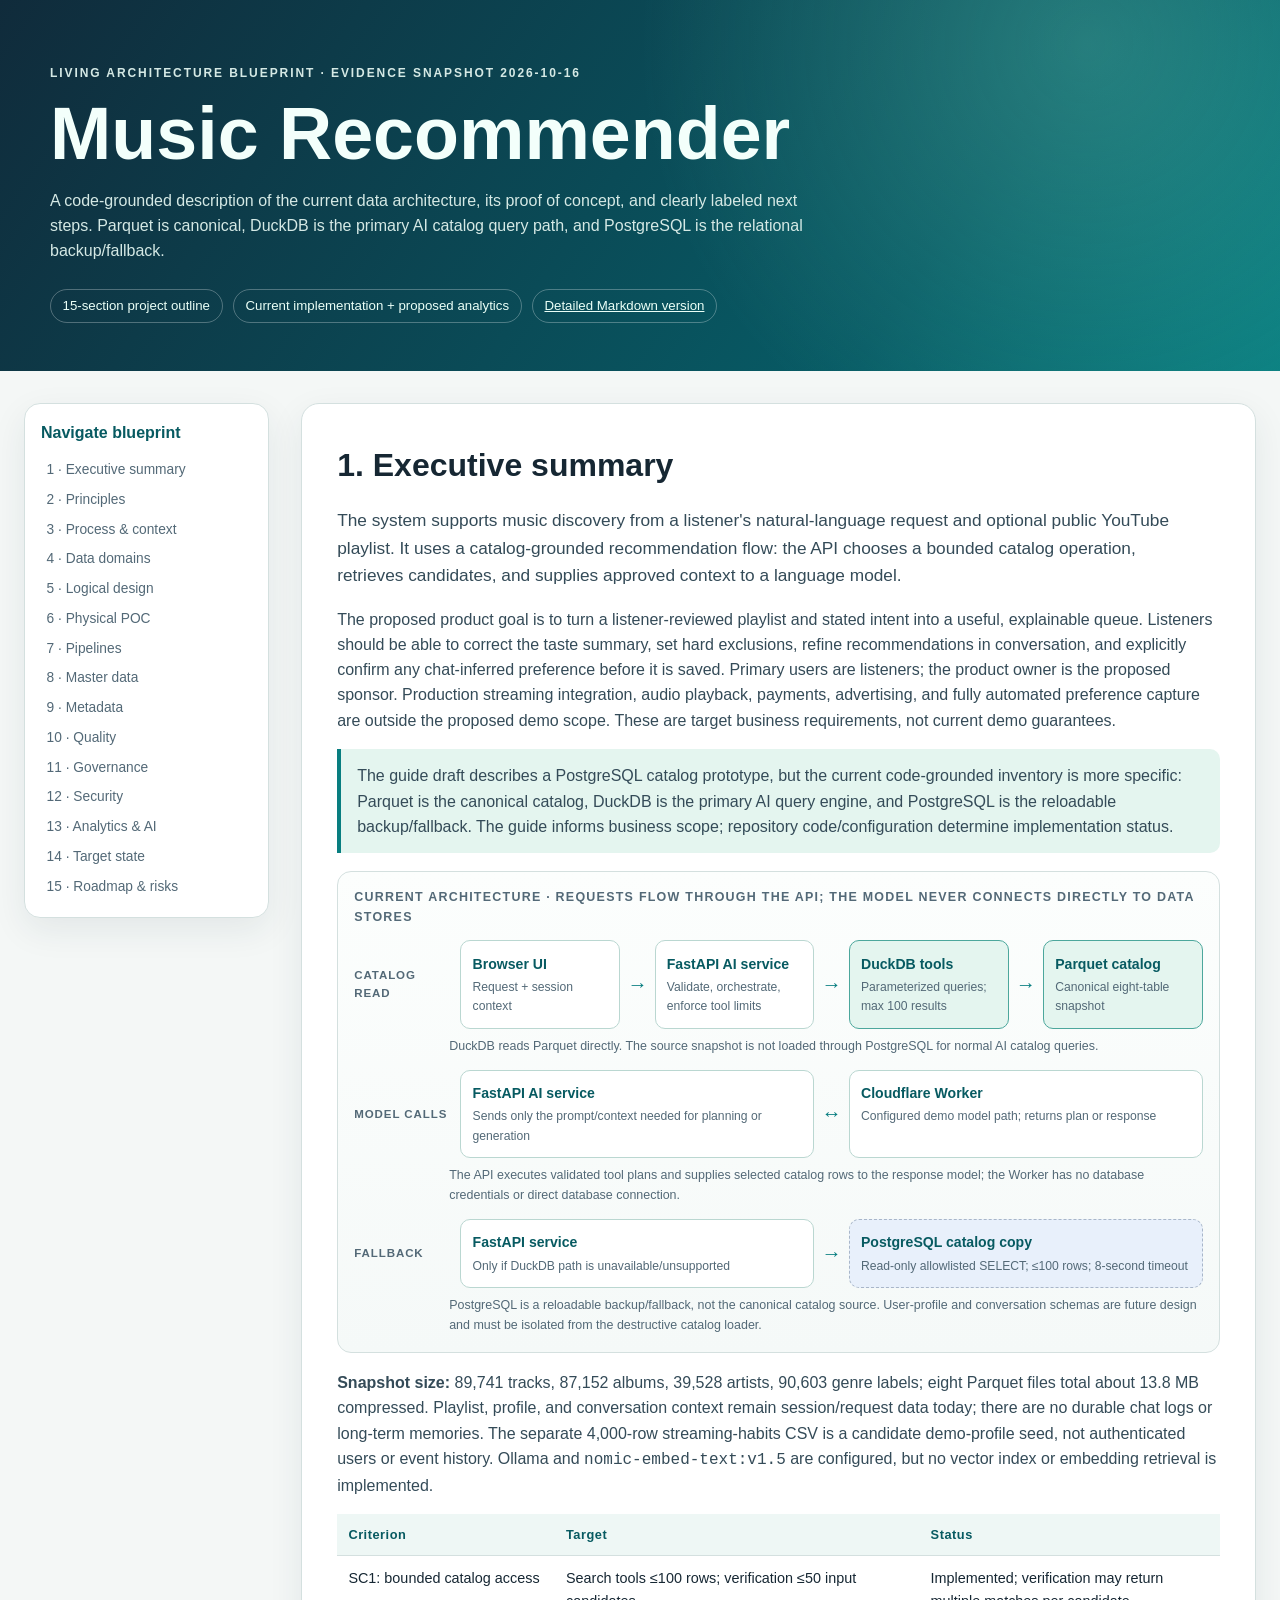
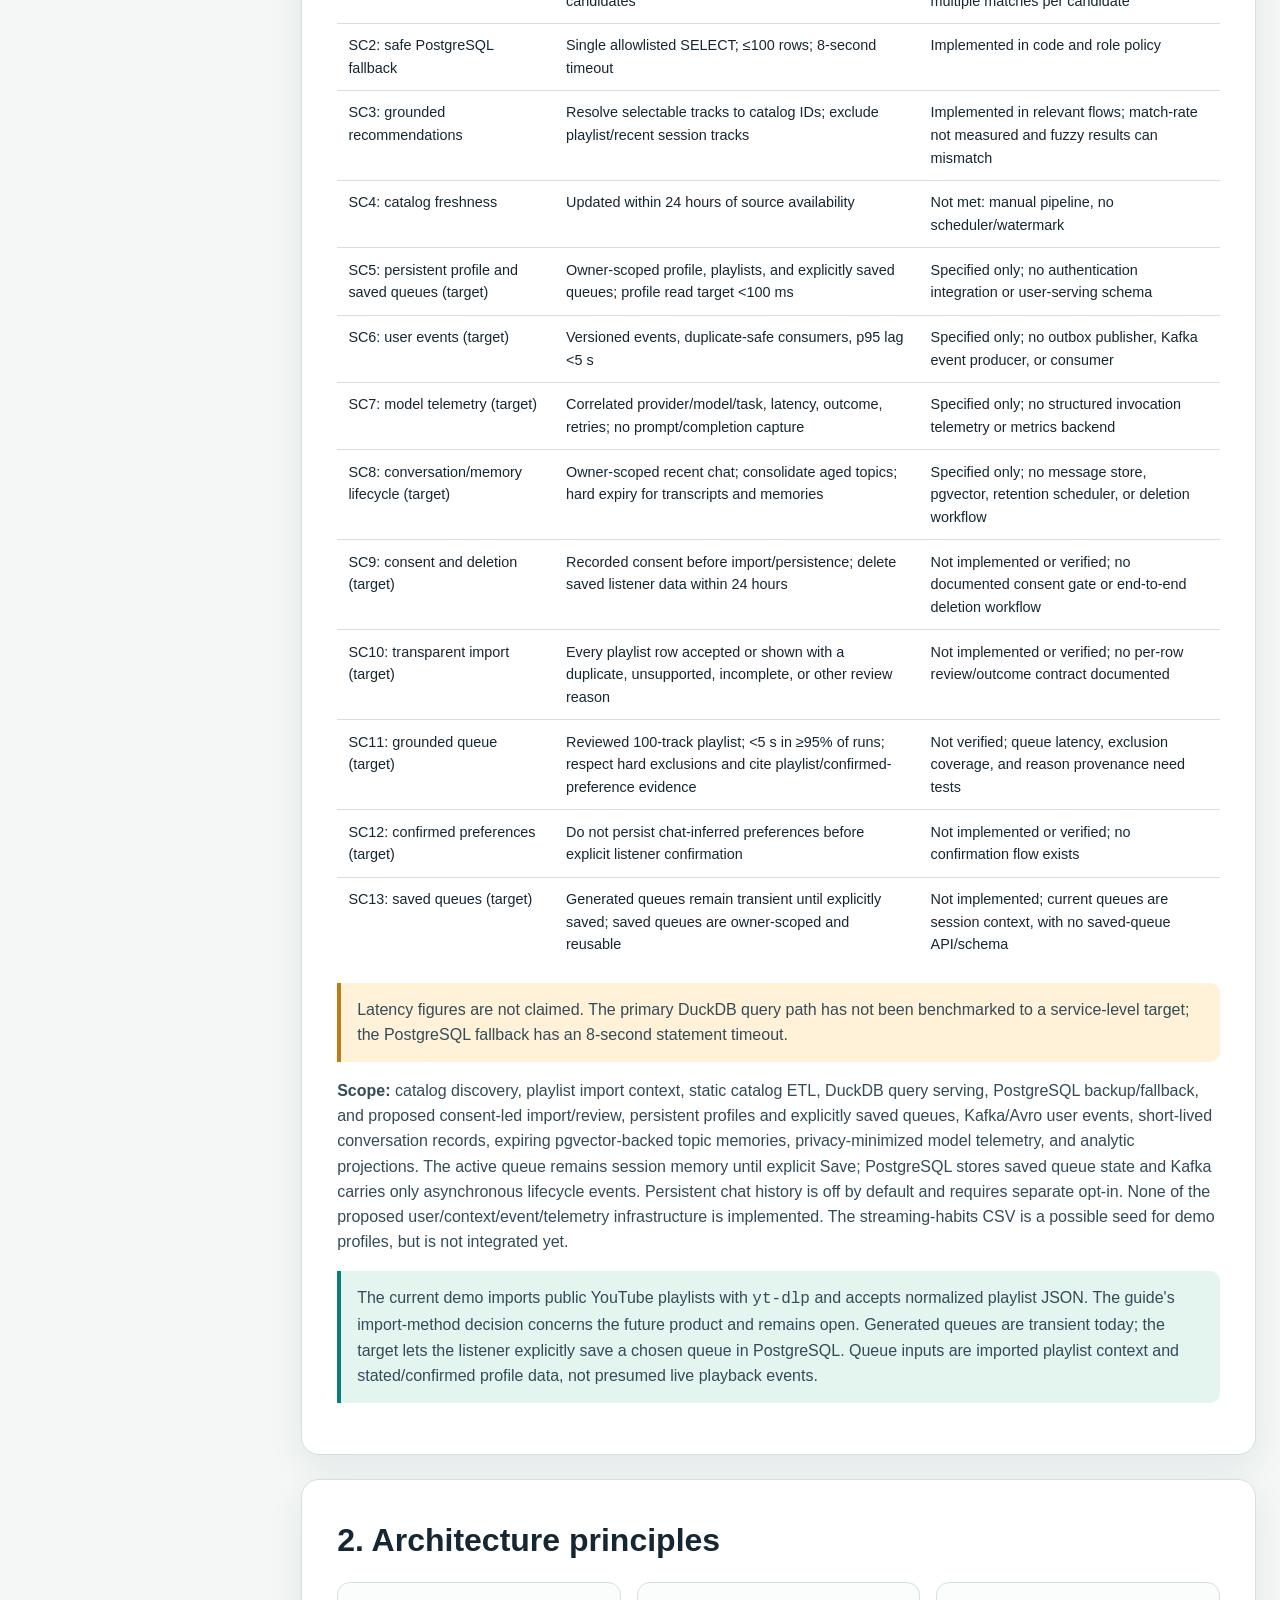
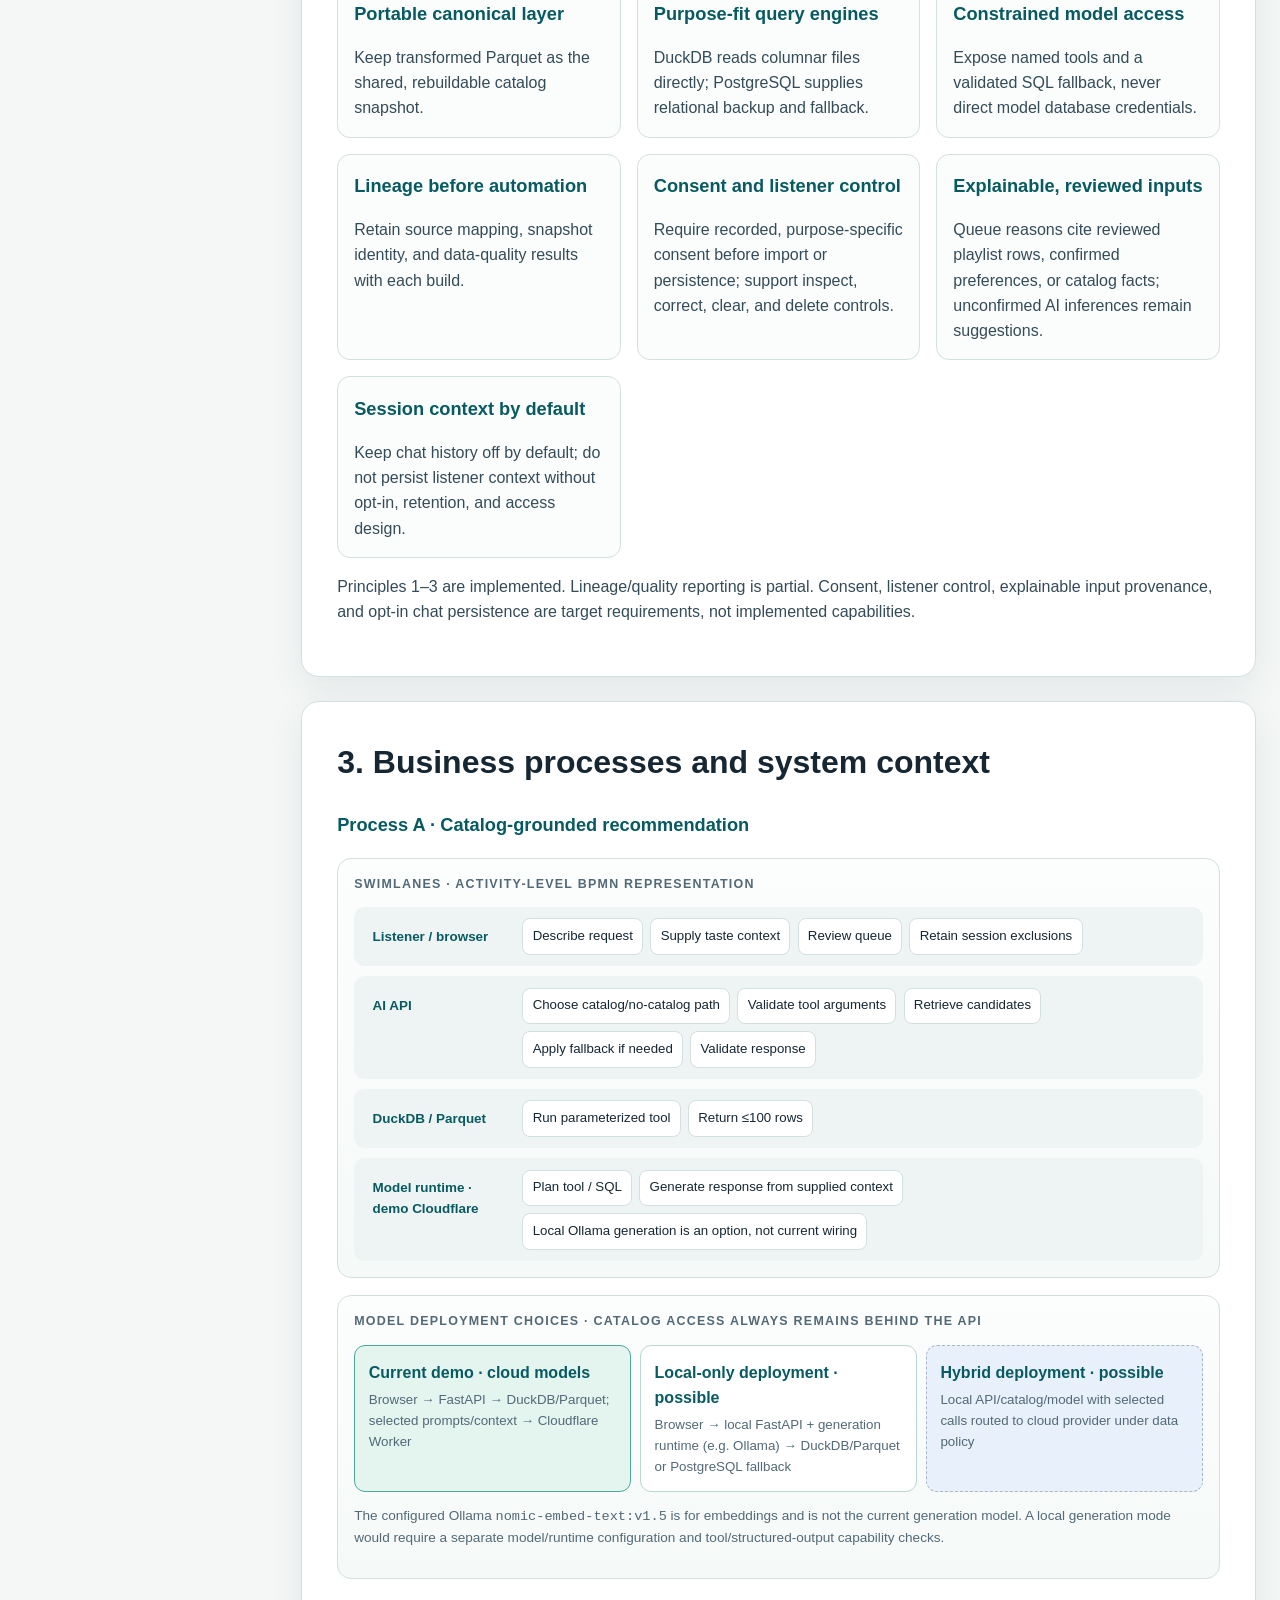
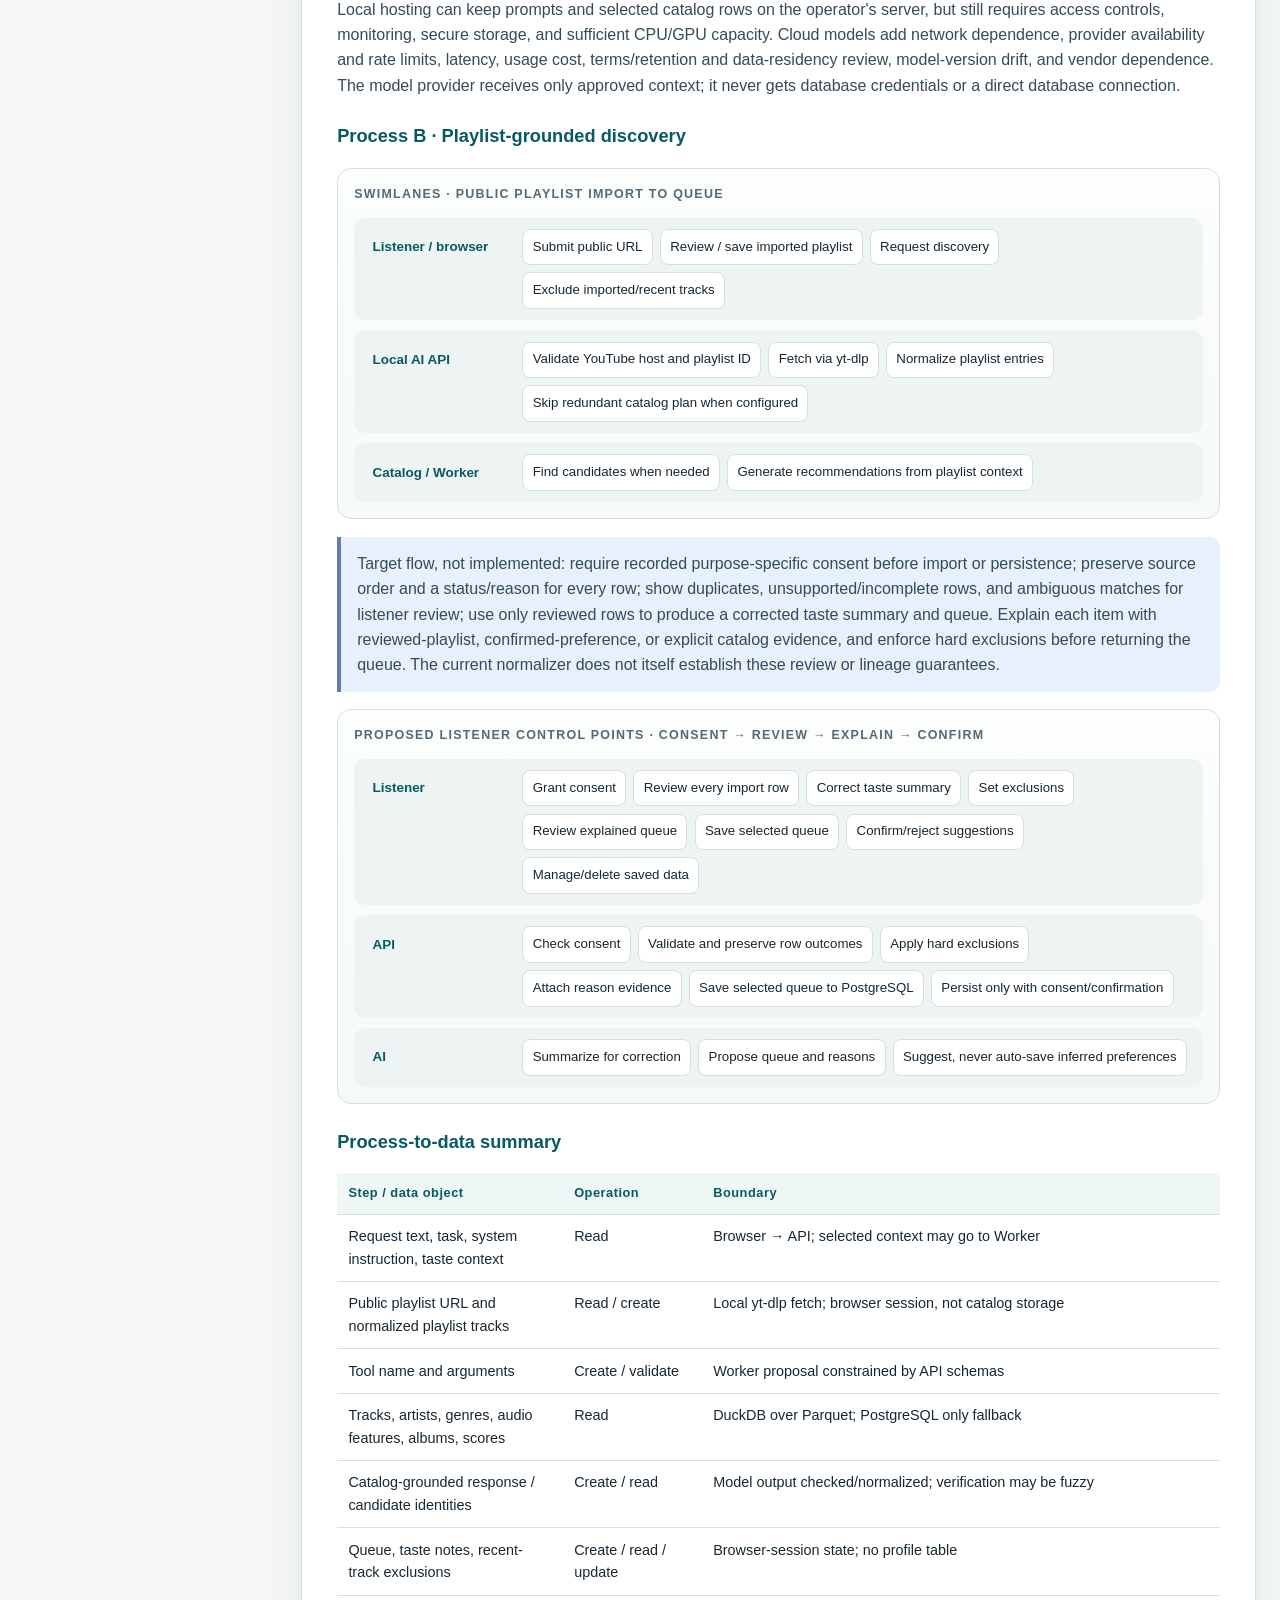
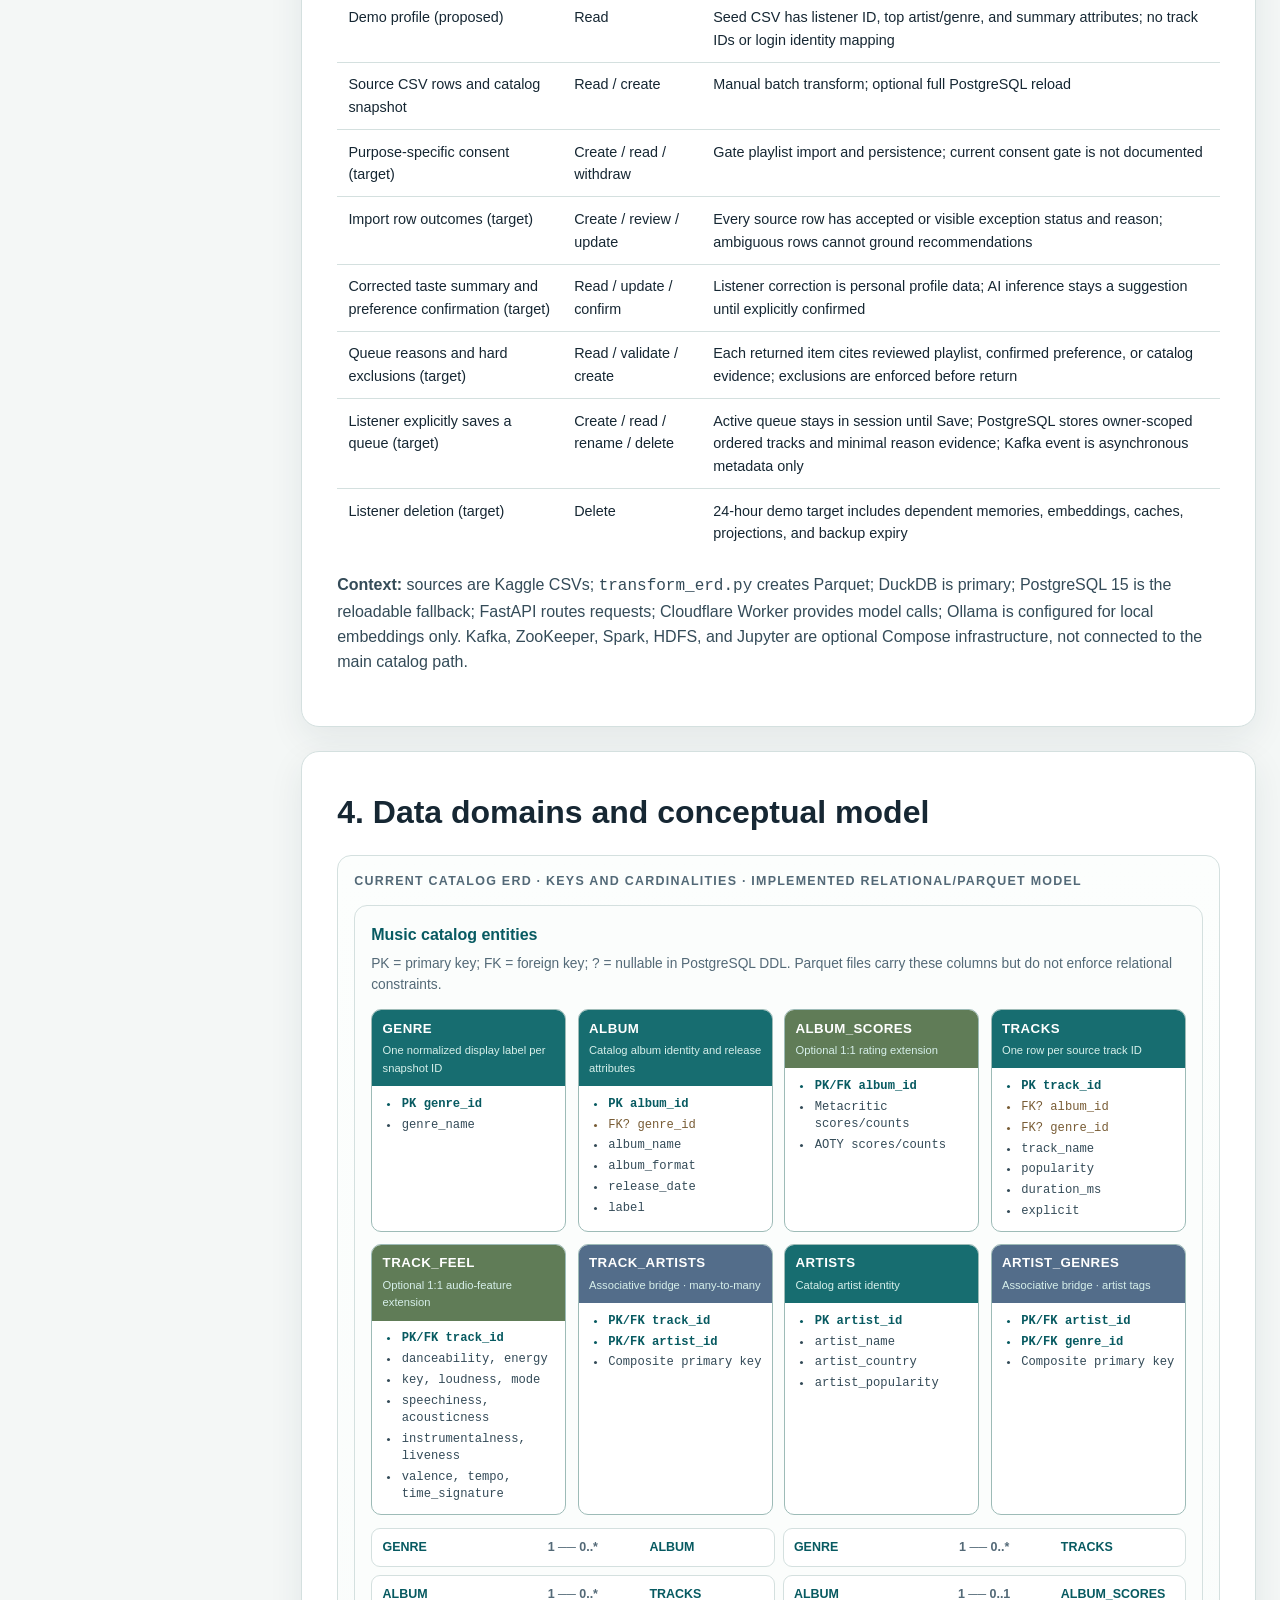
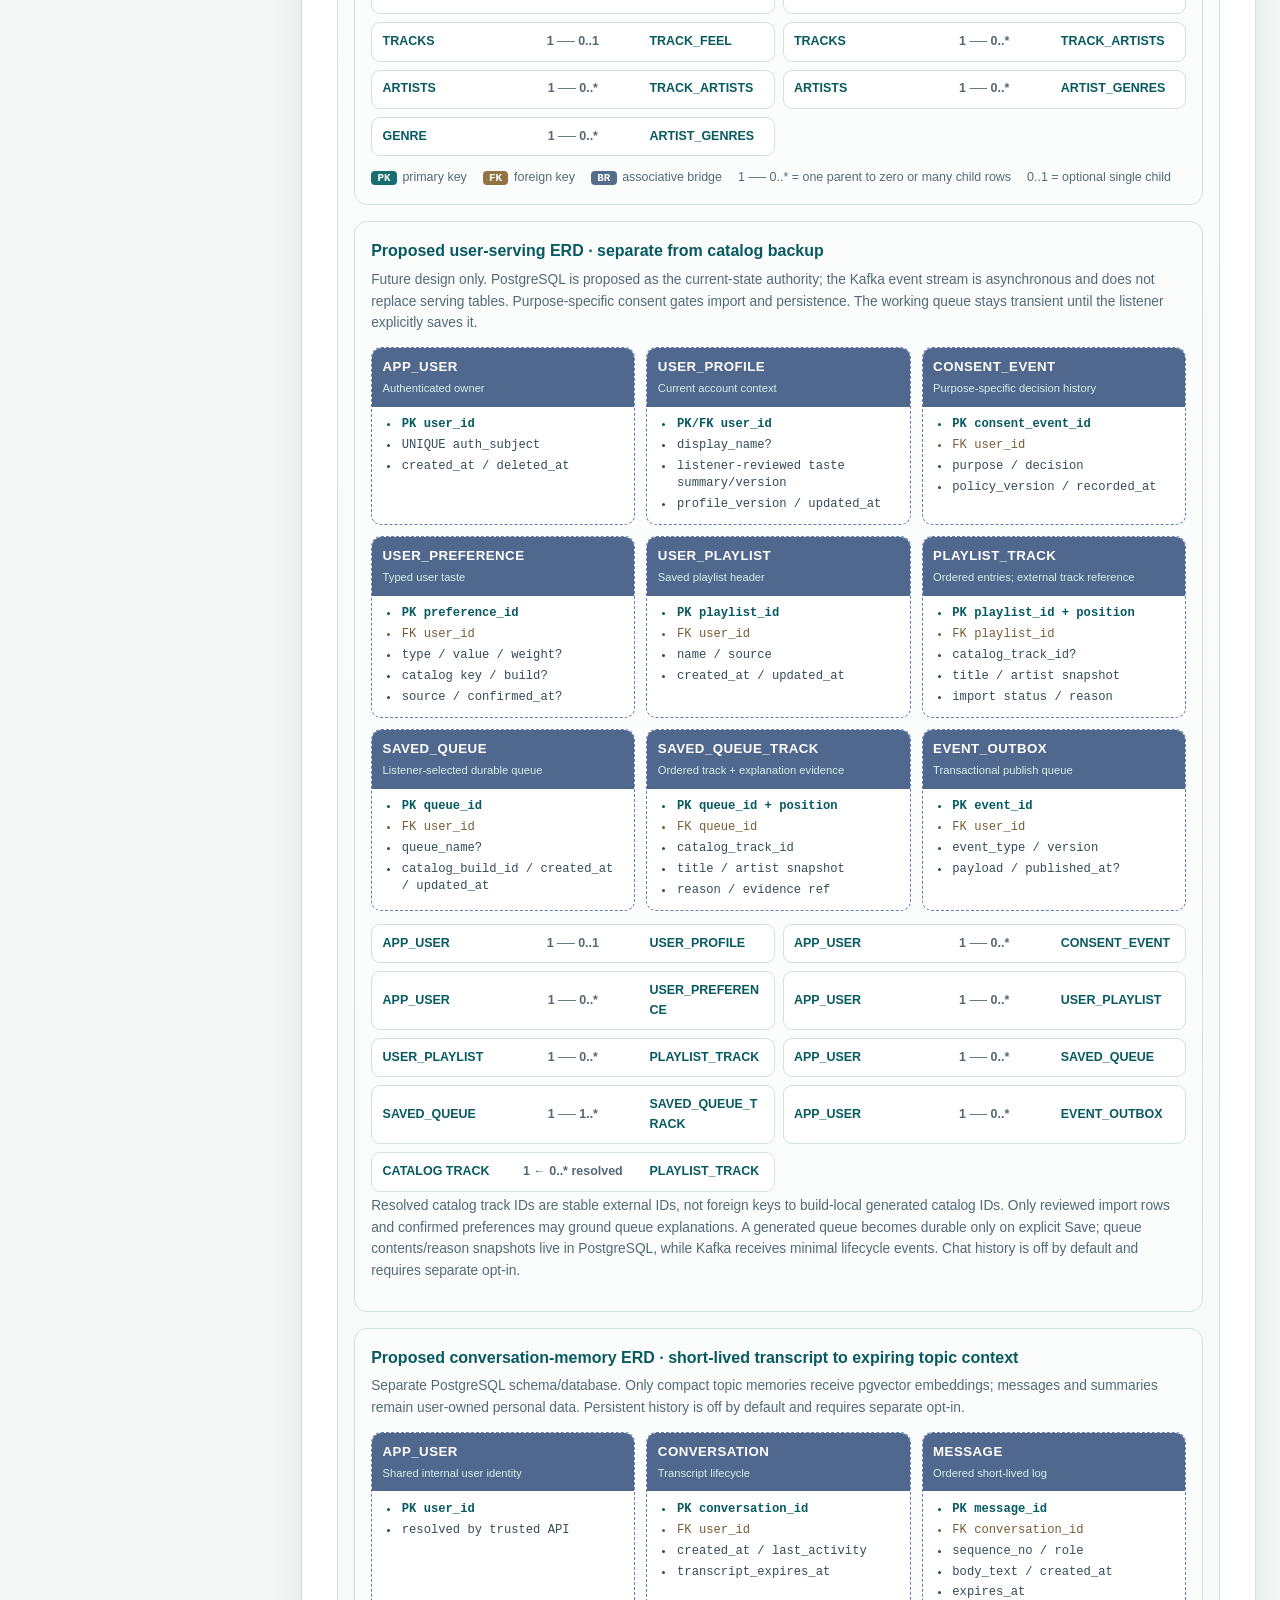
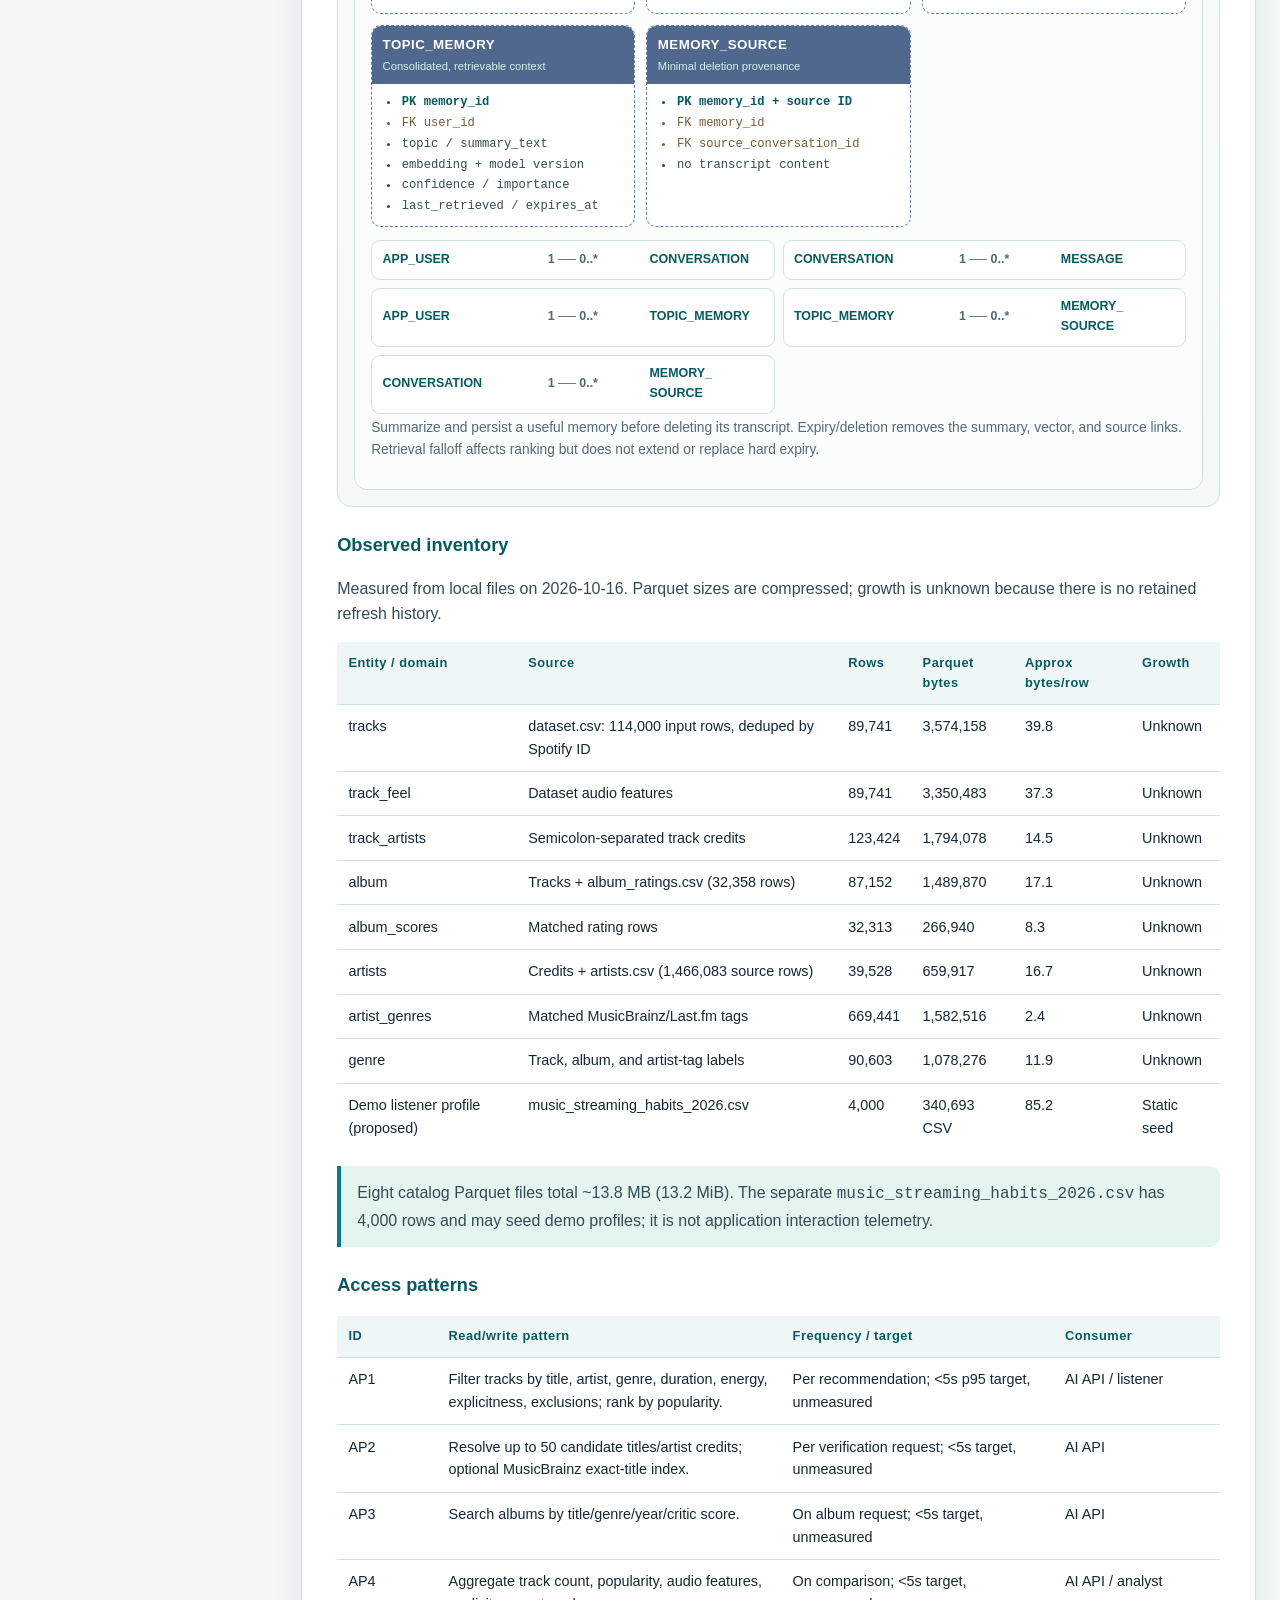
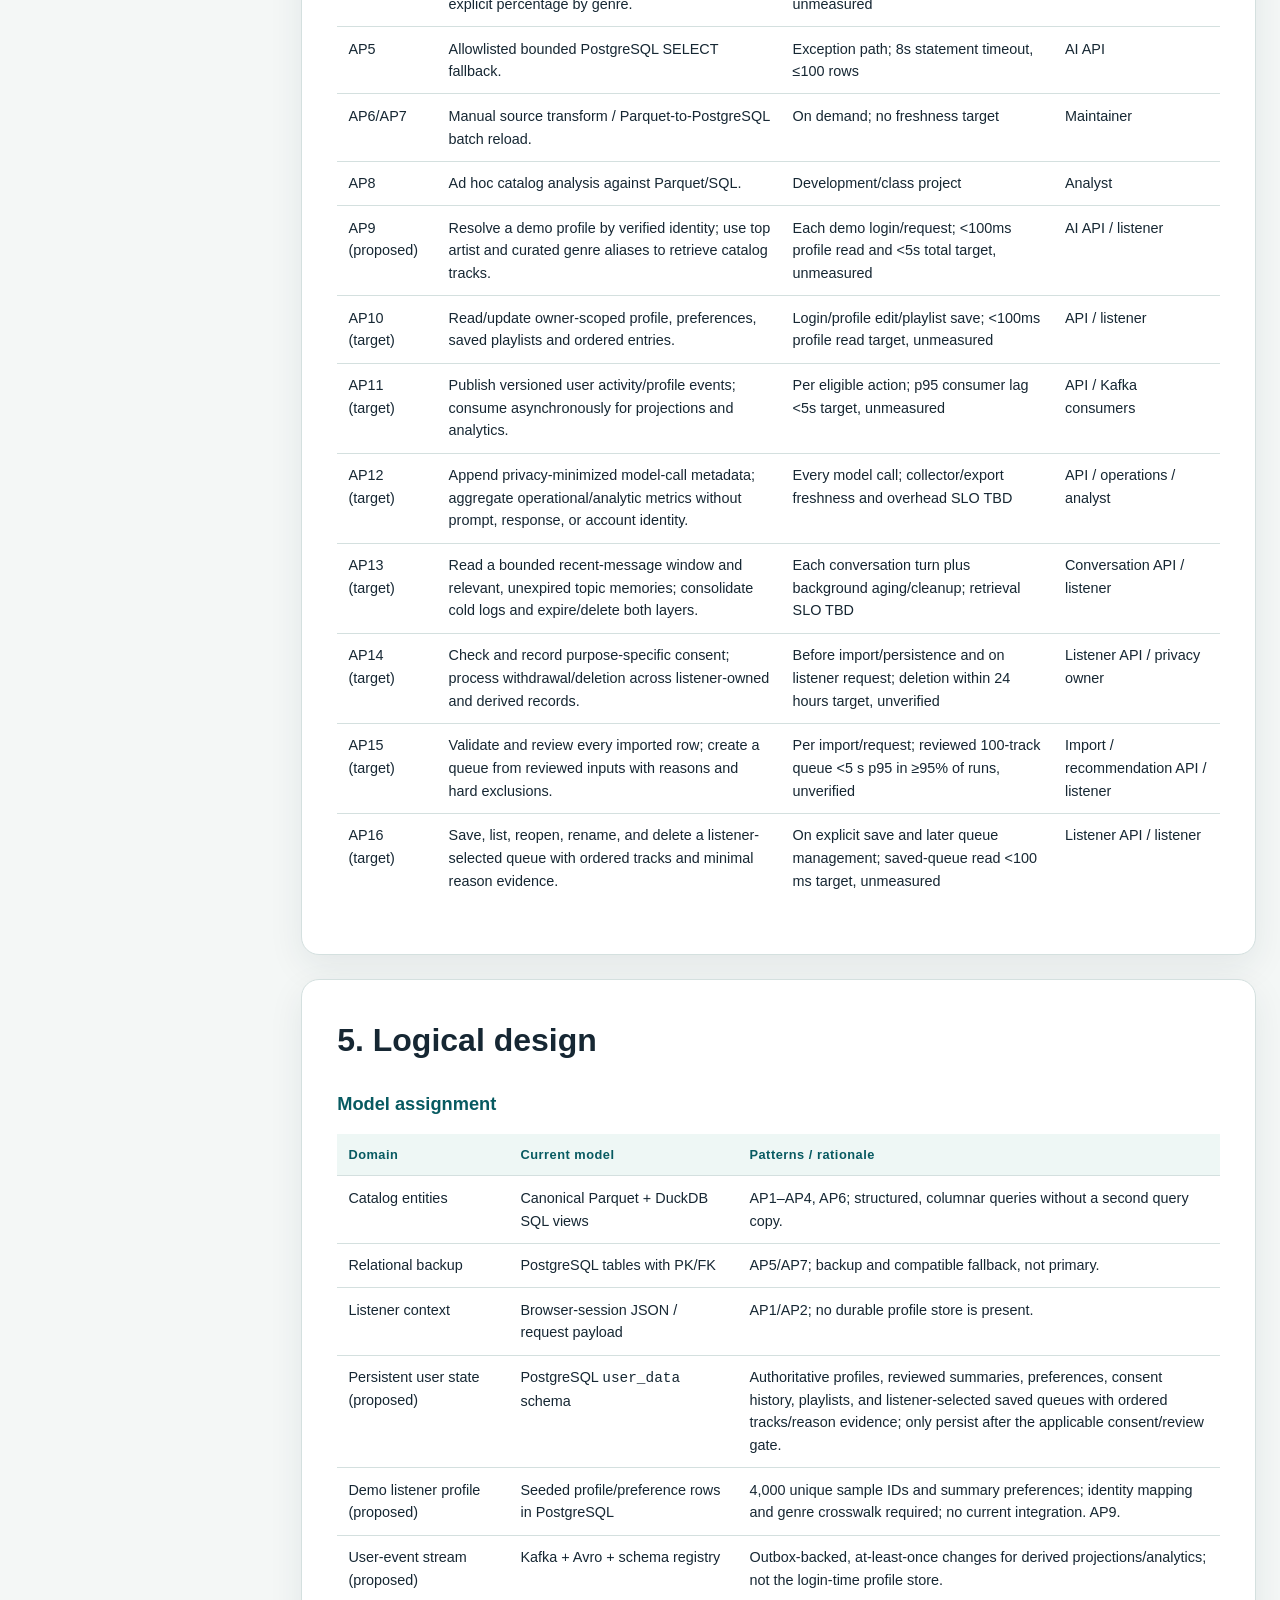
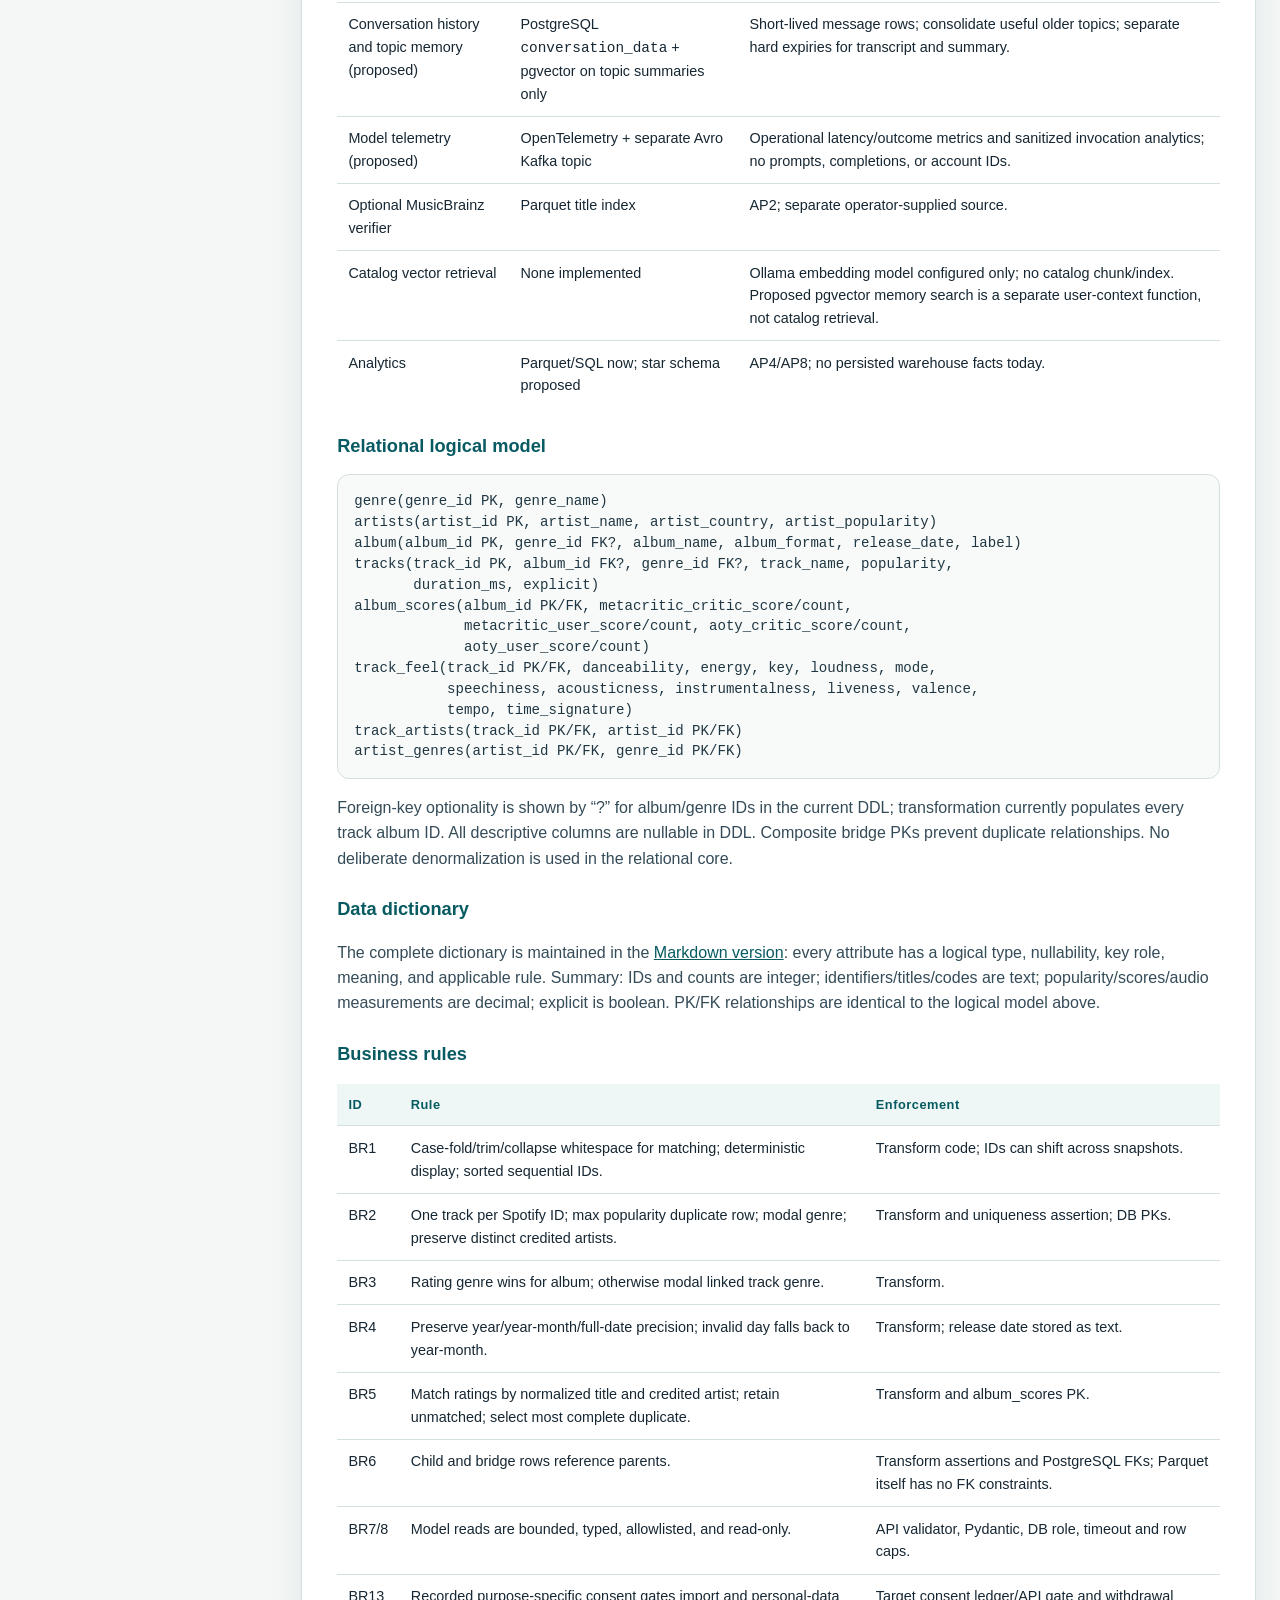
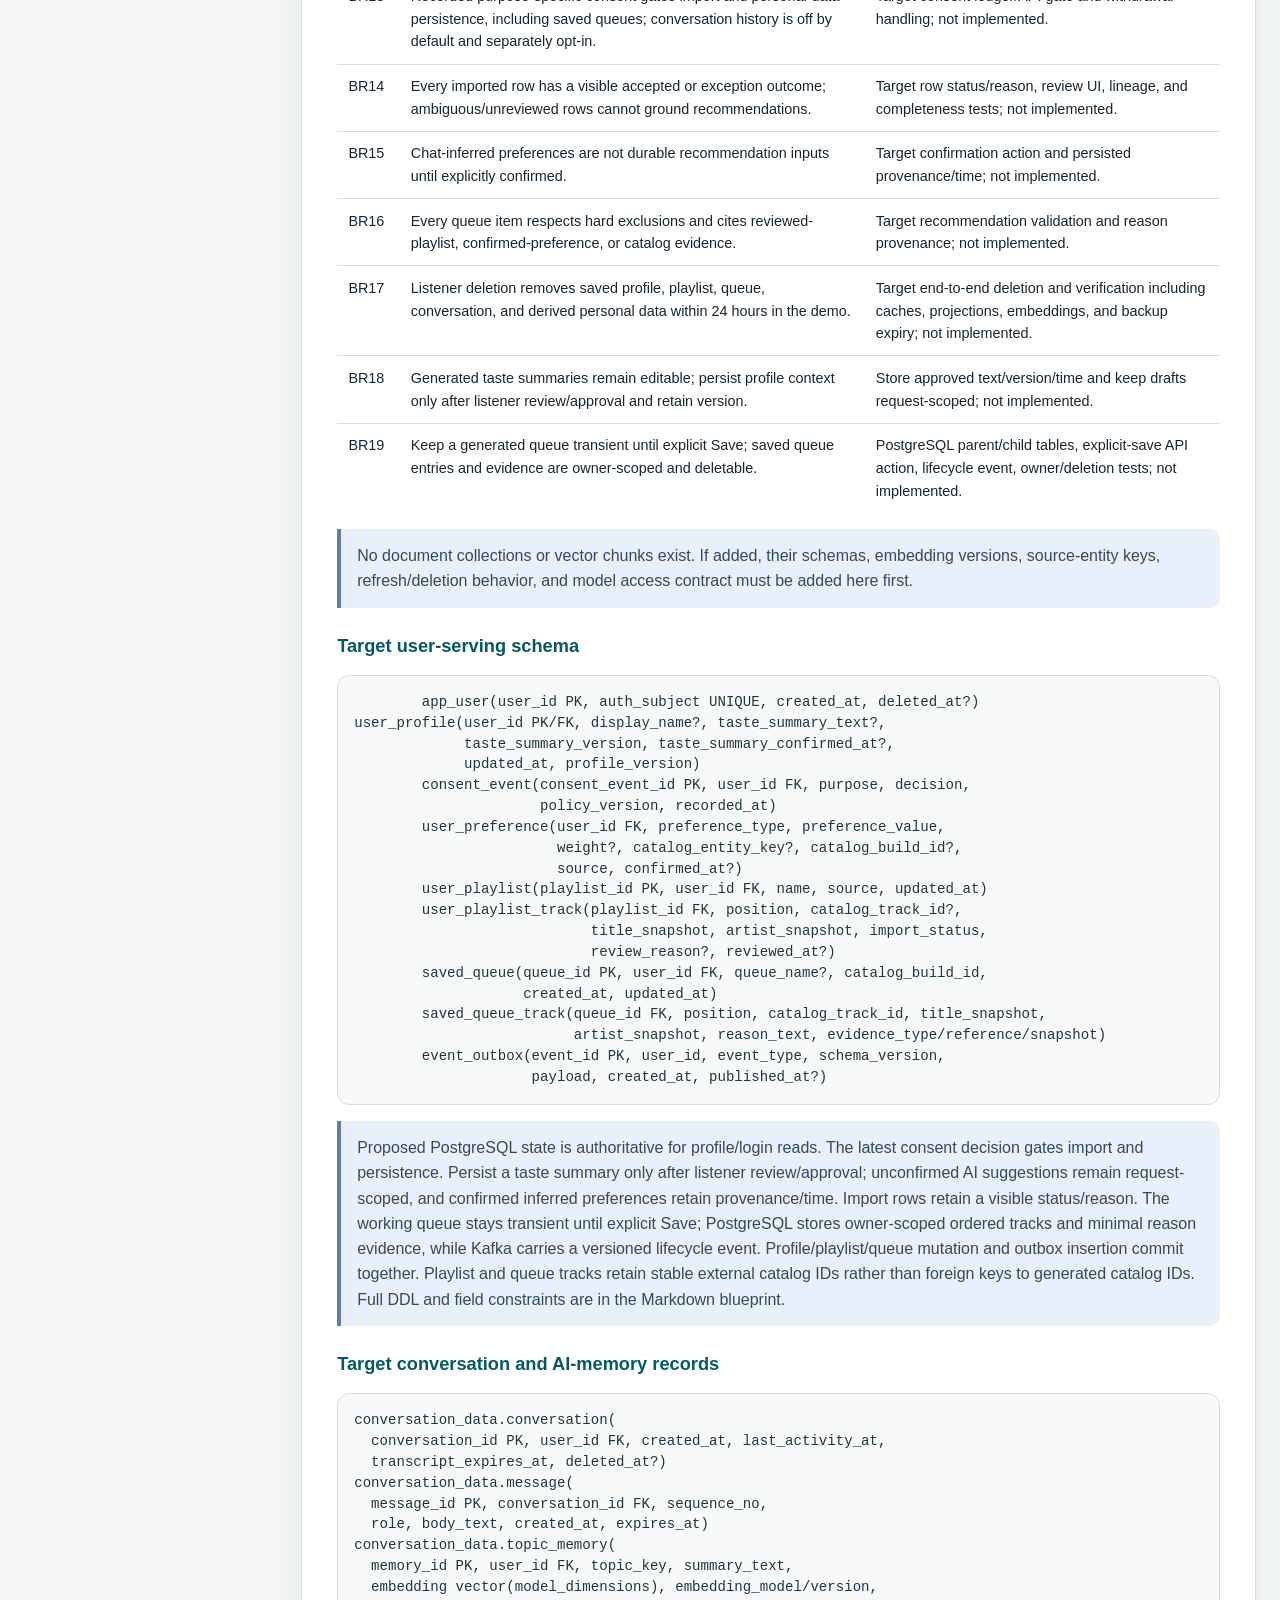
==== reports/final/architecture.html @ 3d9e68e8 "Restore architecture reports" ====
<!doctype html>
<html lang="en">
<head>
  <meta charset="utf-8">
  <meta name="viewport" content="width=device-width, initial-scale=1">
  <meta name="description" content="Living data architecture blueprint for the music recommender.">
  <title>Music Recommender | Data Architecture Blueprint</title>
  <style>
    :root {
      color-scheme: light;
      --ink: #162733;
      --muted: #536977;
      --paper: #f4f7f6;
      --panel: #ffffff;
      --line: #d4e0df;
      --teal: #087e80;
      --teal-dark: #075a61;
      --mint: #e4f5ef;
      --blue: #e8f0fb;
      --amber: #fff2d8;
      --rose: #fff0ed;
      --shadow: 0 12px 35px rgb(21 53 62 / 8%);
    }

    * { box-sizing: border-box; }
    html { scroll-behavior: smooth; }
    body {
      margin: 0;
      color: var(--ink);
      background: var(--paper);
      font: 16px/1.58 "Segoe UI", Arial, sans-serif;
    }
    a { color: var(--teal-dark); }
    code, pre { font-family: Consolas, "Courier New", monospace; }
    code { overflow-wrap: anywhere; }
    pre {
      max-width: 100%;
      padding: 1rem;
      overflow: auto;
      border: 1px solid var(--line);
      border-radius: 12px;
      background: #f7faf9;
      color: #203642;
      font-size: .88rem;
      line-height: 1.48;
    }
    .hero {
      padding: 4rem max(1.25rem, calc((100vw - 1180px) / 2)) 3rem;
      color: #f3fffb;
      background:
        radial-gradient(circle at 85% 12%, rgb(132 227 196 / 25%), transparent 28rem),
        linear-gradient(125deg, #102b3b, #075b65 72%, #087e80);
    }
    .eyebrow {
      margin: 0 0 .8rem;
      color: #a8dfd0;
      font-size: .75rem;
      font-weight: 800;
      letter-spacing: .16em;
      text-transform: uppercase;
    }
    h1 { max-width: 850px; margin: 0; font-size: clamp(2.4rem, 6vw, 4.6rem); line-height: 1.03; }
    .hero p { max-width: 760px; color: #d5e9e5; }
    .meta { display: flex; flex-wrap: wrap; gap: .65rem; margin-top: 1.6rem; }
    .pill {
      display: inline-block;
      padding: .36rem .72rem;
      border: 1px solid rgb(255 255 255 / 28%);
      border-radius: 99px;
      color: #eafff7;
      font-size: .83rem;
    }
    .layout {
      display: grid;
      grid-template-columns: 245px minmax(0, 1fr);
      gap: 2rem;
      max-width: 1500px;
      margin: 0 auto;
      padding: 2rem 1.5rem 5rem;
    }
    nav {
      position: sticky;
      top: 1rem;
      align-self: start;
      max-height: calc(100vh - 2rem);
      overflow: auto;
      padding: 1rem;
      border: 1px solid var(--line);
      border-radius: 16px;
      background: var(--panel);
      box-shadow: var(--shadow);
    }
    nav strong { display: block; margin-bottom: .6rem; color: var(--teal-dark); }
    nav a {
      display: block;
      padding: .25rem .35rem;
      color: var(--muted);
      font-size: .86rem;
      text-decoration: none;
    }
    nav a:hover { color: var(--teal); text-decoration: underline; }
    main { min-width: 0; }
    section {
      margin-bottom: 1.5rem;
      padding: clamp(1.2rem, 3vw, 2.2rem);
      border: 1px solid var(--line);
      border-radius: 18px;
      background: var(--panel);
      box-shadow: var(--shadow);
      scroll-margin-top: 1rem;
    }
    h2 { margin: 0 0 1rem; font-size: clamp(1.5rem, 3vw, 2rem); }
    h3 { margin: 1.5rem 0 .55rem; color: var(--teal-dark); font-size: 1.14rem; }
    p, li { color: #344b58; }
    .lead { max-width: 850px; font-size: 1.08rem; }
    .note, .warning, .future {
      margin: 1rem 0;
      padding: .9rem 1rem;
      border-left: 4px solid var(--teal);
      border-radius: 0 10px 10px 0;
      background: var(--mint);
    }
    .warning { border-color: #be7c16; background: var(--amber); }
    .future { border-color: #647eae; background: var(--blue); }
    .grid { display: grid; grid-template-columns: repeat(auto-fit, minmax(210px, 1fr)); gap: 1rem; }
    .card {
      padding: 1rem;
      border: 1px solid var(--line);
      border-radius: 13px;
      background: #fbfdfc;
    }
    .card h3 { margin: .1rem 0 .45rem; }
    .card p:last-child { margin-bottom: 0; }
    .metric { color: var(--teal-dark); font-size: 1.55rem; font-weight: 800; }
    .status { font-size: .77rem; font-weight: 800; letter-spacing: .05em; text-transform: uppercase; }
    .status.on { color: #16714e; }
    .status.partial { color: #91600b; }
    .status.off { color: #785c88; }
    .table-wrap { overflow-x: auto; margin: 1rem 0; }
    table { width: 100%; border-collapse: collapse; font-size: .9rem; }
    th, td { padding: .65rem .7rem; border-bottom: 1px solid var(--line); text-align: left; vertical-align: top; }
    th { color: var(--teal-dark); background: #eef7f5; font-size: .8rem; letter-spacing: .04em; }
    tr:last-child td { border-bottom: 0; }
    .diagram {
      margin: 1.1rem 0;
      padding: 1rem;
      border: 1px solid var(--line);
      border-radius: 14px;
      background: linear-gradient(180deg, #fcfefd, #f5f9f8);
    }
    .diagram-label { margin: 0 0 .8rem; color: var(--muted); font-size: .78rem; font-weight: 800; letter-spacing: .1em; text-transform: uppercase; }
    .flow {
      display: flex;
      flex-wrap: wrap;
      align-items: stretch;
      gap: .55rem;
    }
    .node {
      flex: 1 1 145px;
      min-width: 130px;
      padding: .85rem;
      border: 1px solid #bad7d1;
      border-radius: 11px;
      background: #fff;
    }
    .node b { display: block; color: var(--teal-dark); }
    .node small { display: block; margin-top: .25rem; color: var(--muted); }
    .arrow { align-self: center; color: var(--teal); font-size: 1.45rem; font-weight: 800; }
    .node.primary { border-color: #4ca79c; background: var(--mint); }
    .node.secondary { border-style: dashed; border-color: #a8b6c9; background: var(--blue); }
    .lanes { display: grid; gap: .65rem; }
    .lane {
      display: grid;
      grid-template-columns: 145px minmax(0, 1fr);
      gap: .75rem;
      align-items: start;
      padding: .7rem;
      border-radius: 11px;
      background: #edf4f3;
    }
    .lane-name { padding: .45rem; color: var(--teal-dark); font-size: .84rem; font-weight: 800; }
    .activities { display: flex; flex-wrap: wrap; gap: .45rem; }
    .activity { padding: .42rem .58rem; border: 1px solid var(--line); border-radius: 8px; background: white; font-size: .83rem; }
    .erd-grid { display: grid; grid-template-columns: repeat(4, minmax(130px, 1fr)); gap: .6rem; }
    .entity {
      padding: .7rem;
      border: 1px solid #a8c8c3;
      border-radius: 10px;
      background: #fff;
      font-size: .83rem;
    }
    .entity b { display: block; margin-bottom: .3rem; color: var(--teal-dark); }
    .entity small { display: block; color: var(--muted); }
    .relations { margin-top: .8rem; color: var(--muted); font-size: .85rem; }
    .erd-detail { display: grid; gap: 1rem; }
    .erd-domain {
      padding: 1rem;
      border: 1px solid var(--line);
      border-radius: 13px;
      background: #fbfdfc;
    }
    .erd-domain h4 { margin: 0 0 .35rem; color: var(--teal-dark); font-size: 1rem; }
    .erd-domain > p { margin: .2rem 0 .8rem; color: var(--muted); font-size: .86rem; }
    .erd-entities { display: grid; grid-template-columns: repeat(4, minmax(0, 1fr)); gap: .7rem; }
    .erd-entities.proposed-grid { grid-template-columns: repeat(3, minmax(0, 1fr)); }
    .erd-entity {
      min-width: 0;
      overflow: hidden;
      border: 1px solid #9dbbb7;
      border-radius: 10px;
      background: white;
    }
    .erd-entity header { padding: .55rem .65rem; color: white; background: #176d70; font-size: .83rem; font-weight: 800; letter-spacing: .035em; }
    .erd-entity header small { display: block; margin-top: .15rem; color: #d6efea; font-size: .7rem; font-weight: 500; letter-spacing: 0; }
    .erd-entity ul { display: grid; gap: .24rem; margin: 0; padding: .6rem .65rem .7rem 1.75rem; font: .76rem/1.4 Consolas, "Courier New", monospace; }
    .erd-entity li { padding-left: .1rem; color: #344b58; overflow-wrap: anywhere; }
    .erd-entity li.pk { color: #075a61; font-weight: 800; }
    .erd-entity li.fk { color: #785c35; }
    .erd-entity.bridge header { background: #536d8a; }
    .erd-entity.extension header { background: #607c57; }
    .erd-entity.proposed { border-style: dashed; border-color: #647eae; }
    .erd-entity.proposed header { background: #50688e; }
    .erd-relations { display: grid; grid-template-columns: repeat(2, minmax(0, 1fr)); gap: .5rem; margin-top: .8rem; }
    .erd-relation {
      display: grid;
      grid-template-columns: minmax(0, .8fr) minmax(0, 1fr) minmax(0, .8fr);
      gap: .35rem;
      align-items: center;
      padding: .55rem .65rem;
      border: 1px solid var(--line);
      border-radius: 9px;
      background: white;
      font-size: .78rem;
    }
    .erd-relation strong { min-width: 0; color: var(--teal-dark); overflow-wrap: anywhere; }
    .erd-relation .cardinality { min-width: 0; color: var(--muted); text-align: center; font-weight: 700; }
    .erd-legend { display: flex; flex-wrap: wrap; gap: .5rem 1rem; margin-top: .75rem; color: var(--muted); font-size: .78rem; }
    .erd-legend span { display: inline-flex; align-items: center; gap: .35rem; }
    .legend-key { display: inline-grid; place-items: center; min-width: 1.6rem; padding: .08rem .25rem; border-radius: 4px; color: white; background: #176d70; font: 700 .68rem Consolas, monospace; }
    .legend-fk { background: #927342; }
    .legend-bridge { background: #536d8a; }
    .legend-proposed { background: #50688e; }
    .erd-flow {
      display: grid;
      grid-template-columns: minmax(0, 1fr) auto minmax(0, 1fr) auto minmax(0, 1fr);
      gap: .6rem;
      align-items: stretch;
    }
    .erd-step { padding: .8rem; border: 1px solid var(--line); border-radius: 10px; background: white; }
    .erd-step b { display: block; margin-bottom: .25rem; color: var(--teal-dark); }
    .erd-step small { color: var(--muted); }
    .erd-step.primary { border-color: #4ca79c; background: var(--mint); }
    .erd-step.future { border-color: #a8b6c9; background: var(--blue); }
    .erd-arrow { align-self: center; color: var(--teal); font-size: 1.35rem; font-weight: 800; }
    .arch-flows { display: grid; gap: .85rem; }
    .arch-flow {
      display: grid;
      grid-template-columns: 95px minmax(0, 1fr);
      gap: .7rem;
      align-items: center;
    }
    .arch-flow-label { color: var(--muted); font-size: .72rem; font-weight: 800; letter-spacing: .08em; text-transform: uppercase; }
    .arch-flow-track { display: grid; grid-template-columns: minmax(0, 1fr) auto minmax(0, 1fr) auto minmax(0, 1fr) auto minmax(0, 1fr); gap: .45rem; align-items: stretch; }
    .arch-flow-track.compact { grid-template-columns: minmax(0, 1fr) auto minmax(0, 1fr); }
    .arch-node { min-width: 0; padding: .7rem; border: 1px solid #bad7d1; border-radius: 10px; background: white; }
    .arch-node b { display: block; color: var(--teal-dark); font-size: .88rem; }
    .arch-node small { display: block; margin-top: .2rem; color: var(--muted); font-size: .76rem; }
    .arch-node.primary { border-color: #4ca79c; background: var(--mint); }
    .arch-node.secondary { border-style: dashed; border-color: #a8b6c9; background: var(--blue); }
    .arch-arrow { align-self: center; color: var(--teal); font-size: 1.25rem; font-weight: 800; }
    .arch-flow-note { margin: -.35rem 0 0 95px; color: var(--muted); font-size: .78rem; }
    .tag { display: inline-block; margin: .15rem; padding: .18rem .48rem; border-radius: 99px; background: var(--blue); }
    .star {
      display: grid;
      grid-template-columns: repeat(5, minmax(110px, 1fr));
      gap: .55rem;
      align-items: center;
      text-align: center;
    }
    .star .fact { grid-column: 2 / 5; grid-row: 2; border: 2px solid #4ca79c; background: var(--mint); }
    .star .dim-a { grid-column: 1; grid-row: 2; }
    .star .dim-b { grid-column: 2; grid-row: 1; }
    .star .dim-c { grid-column: 4; grid-row: 1; }
    .star .dim-d { grid-column: 5; grid-row: 2; }
    .star .dim-e { grid-column: 3; grid-row: 3; }
    .star-relations { display: grid; grid-template-columns: repeat(2, minmax(0, 1fr)); gap: .5rem; margin-top: .8rem; }
    .star-relation { padding: .55rem .65rem; border: 1px solid var(--line); border-radius: 9px; background: white; color: var(--muted); font-size: .78rem; }
    .star-relation strong { color: var(--teal-dark); }
    .mock-dashboard {
      padding: 1rem;
      border-radius: 15px;
      background: #102b3b;
      color: white;
    }
    .mock-dashboard h3 { margin-top: 0; color: #b9e9d8; }
    .mock-dashboard p, .mock-dashboard td { color: #dfebea; }
    .mock-dashboard .metric { color: #9ce1c8; }
    .mock-dashboard th { color: #d9f7eb; background: #184452; }
    footer { max-width: 1200px; margin: 0 auto; padding: 0 1.5rem 3rem; color: var(--muted); font-size: .85rem; }
    @media (max-width: 900px) {
      .layout { grid-template-columns: 1fr; }
      nav { position: static; max-height: none; display: grid; grid-template-columns: repeat(2, 1fr); }
      nav strong { grid-column: 1 / -1; }
      .erd-entities { grid-template-columns: repeat(2, minmax(0, 1fr)); }
      .erd-entities.proposed-grid { grid-template-columns: repeat(2, minmax(0, 1fr)); }
      .arch-flow { grid-template-columns: 1fr; }
      .arch-flow-track { grid-template-columns: 1fr; }
      .arch-flow-track.compact { grid-template-columns: 1fr; }
      .arch-arrow { justify-self: center; transform: rotate(90deg); }
      .arch-flow-note { margin-left: 0; }
    }
    @media (max-width: 620px) {
      .hero { padding-top: 3rem; }
      .lane { grid-template-columns: 1fr; }
      .erd-grid { grid-template-columns: repeat(2, 1fr); }
      .erd-entities { grid-template-columns: 1fr; }
      .erd-entities.proposed-grid { grid-template-columns: 1fr; }
      .erd-relations { grid-template-columns: 1fr; }
      .erd-relation { grid-template-columns: minmax(0, 1fr) minmax(0, 1fr); font-size: .73rem; }
      .erd-relation .cardinality { grid-column: 1 / -1; grid-row: 2; }
      .erd-relation strong:last-child { text-align: right; }
      .erd-flow { grid-template-columns: 1fr; }
      .erd-arrow { justify-self: center; transform: rotate(90deg); }
      .star-relations { grid-template-columns: 1fr; }
      .star { grid-template-columns: repeat(2, 1fr); text-align: left; }
      .star .fact, .star .dim-a, .star .dim-b, .star .dim-c, .star .dim-d, .star .dim-e { grid-column: auto; grid-row: auto; }
    }
    @media print {
      body { background: white; }
      .hero { padding: 1.5rem; color: var(--ink); background: white; border-bottom: 2px solid var(--teal); }
      .hero p, .eyebrow { color: var(--muted); }
      .pill { border-color: var(--line); color: var(--ink); }
      .layout { display: block; padding: 1rem; }
      nav { display: none; }
      section { break-inside: avoid; box-shadow: none; }
      a { color: inherit; }
    }
  </style>
</head>
<body>
  <header class="hero">
    <p class="eyebrow">Living architecture blueprint · evidence snapshot 2026-10-16</p>
    <h1>Music Recommender</h1>
    <p>A code-grounded description of the current data architecture, its proof of concept, and clearly labeled next steps. Parquet is canonical, DuckDB is the primary AI catalog query path, and PostgreSQL is the relational backup/fallback.</p>
    <div class="meta">
      <span class="pill">15-section project outline</span>
      <span class="pill">Current implementation + proposed analytics</span>
      <span class="pill"><a href="./architecture.md" style="color:inherit">Detailed Markdown version</a></span>
    </div>
  </header>

  <div class="layout">
    <nav aria-label="Blueprint sections">
      <strong>Navigate blueprint</strong>
      <a href="#s1">1 · Executive summary</a><a href="#s2">2 · Principles</a>
      <a href="#s3">3 · Process & context</a><a href="#s4">4 · Data domains</a>
      <a href="#s5">5 · Logical design</a><a href="#s6">6 · Physical POC</a>
      <a href="#s7">7 · Pipelines</a><a href="#s8">8 · Master data</a>
      <a href="#s9">9 · Metadata</a><a href="#s10">10 · Quality</a>
      <a href="#s11">11 · Governance</a><a href="#s12">12 · Security</a>
      <a href="#s13">13 · Analytics & AI</a><a href="#s14">14 · Target state</a>
      <a href="#s15">15 · Roadmap & risks</a>
    </nav>

    <main>
      <section id="s1">
        <h2>1. Executive summary</h2>
        <p class="lead">The system supports music discovery from a listener's natural-language request and optional public YouTube playlist. It uses a catalog-grounded recommendation flow: the API chooses a bounded catalog operation, retrieves candidates, and supplies approved context to a language model.</p>
        <p>The proposed product goal is to turn a listener-reviewed playlist and stated intent into a useful, explainable queue. Listeners should be able to correct the taste summary, set hard exclusions, refine recommendations in conversation, and explicitly confirm any chat-inferred preference before it is saved. Primary users are listeners; the product owner is the proposed sponsor. Production streaming integration, audio playback, payments, advertising, and fully automated preference capture are outside the proposed demo scope. These are target business requirements, not current demo guarantees.</p>
        <p class="note">The guide draft describes a PostgreSQL catalog prototype, but the current code-grounded inventory is more specific: Parquet is the canonical catalog, DuckDB is the primary AI query engine, and PostgreSQL is the reloadable backup/fallback. The guide informs business scope; repository code/configuration determine implementation status.</p>
        <div class="diagram">
          <p class="diagram-label">Current architecture · requests flow through the API; the model never connects directly to data stores</p>
          <div class="arch-flows">
            <div class="arch-flow">
              <div class="arch-flow-label">Catalog read</div>
              <div class="arch-flow-track">
                <div class="arch-node"><b>Browser UI</b><small>Request + session context</small></div><span class="arch-arrow">→</span>
                <div class="arch-node"><b>FastAPI AI service</b><small>Validate, orchestrate, enforce tool limits</small></div><span class="arch-arrow">→</span>
                <div class="arch-node primary"><b>DuckDB tools</b><small>Parameterized queries; max 100 results</small></div><span class="arch-arrow">→</span>
                <div class="arch-node primary"><b>Parquet catalog</b><small>Canonical eight-table snapshot</small></div>
              </div>
            </div>
            <p class="arch-flow-note">DuckDB reads Parquet directly. The source snapshot is not loaded through PostgreSQL for normal AI catalog queries.</p>
            <div class="arch-flow">
              <div class="arch-flow-label">Model calls</div>
              <div class="arch-flow-track compact">
                <div class="arch-node"><b>FastAPI AI service</b><small>Sends only the prompt/context needed for planning or generation</small></div><span class="arch-arrow">↔</span>
                <div class="arch-node"><b>Cloudflare Worker</b><small>Configured demo model path; returns plan or response</small></div>
              </div>
            </div>
            <p class="arch-flow-note">The API executes validated tool plans and supplies selected catalog rows to the response model; the Worker has no database credentials or direct database connection.</p>
            <div class="arch-flow">
              <div class="arch-flow-label">Fallback</div>
              <div class="arch-flow-track compact">
                <div class="arch-node"><b>FastAPI service</b><small>Only if DuckDB path is unavailable/unsupported</small></div><span class="arch-arrow">→</span>
                <div class="arch-node secondary"><b>PostgreSQL catalog copy</b><small>Read-only allowlisted SELECT; ≤100 rows; 8-second timeout</small></div>
              </div>
            </div>
            <p class="arch-flow-note">PostgreSQL is a reloadable backup/fallback, not the canonical catalog source. User-profile and conversation schemas are future design and must be isolated from the destructive catalog loader.</p>
          </div>
        </div>
        <p><strong>Snapshot size:</strong> 89,741 tracks, 87,152 albums, 39,528 artists, 90,603 genre labels; eight Parquet files total about 13.8 MB compressed. Playlist, profile, and conversation context remain session/request data today; there are no durable chat logs or long-term memories. The separate 4,000-row streaming-habits CSV is a candidate demo-profile seed, not authenticated users or event history. Ollama and <code>nomic-embed-text:v1.5</code> are configured, but no vector index or embedding retrieval is implemented.</p>
        <div class="table-wrap"><table>
          <thead><tr><th>Criterion</th><th>Target</th><th>Status</th></tr></thead>
          <tbody>
            <tr><td>SC1: bounded catalog access</td><td>Search tools ≤100 rows; verification ≤50 input candidates</td><td>Implemented; verification may return multiple matches per candidate</td></tr>
            <tr><td>SC2: safe PostgreSQL fallback</td><td>Single allowlisted SELECT; ≤100 rows; 8-second timeout</td><td>Implemented in code and role policy</td></tr>
            <tr><td>SC3: grounded recommendations</td><td>Resolve selectable tracks to catalog IDs; exclude playlist/recent session tracks</td><td>Implemented in relevant flows; match-rate not measured and fuzzy results can mismatch</td></tr>
            <tr><td>SC4: catalog freshness</td><td>Updated within 24 hours of source availability</td><td>Not met: manual pipeline, no scheduler/watermark</td></tr>
            <tr><td>SC5: persistent profile and saved queues (target)</td><td>Owner-scoped profile, playlists, and explicitly saved queues; profile read target &lt;100 ms</td><td>Specified only; no authentication integration or user-serving schema</td></tr>
            <tr><td>SC6: user events (target)</td><td>Versioned events, duplicate-safe consumers, p95 lag &lt;5 s</td><td>Specified only; no outbox publisher, Kafka event producer, or consumer</td></tr>
            <tr><td>SC7: model telemetry (target)</td><td>Correlated provider/model/task, latency, outcome, retries; no prompt/completion capture</td><td>Specified only; no structured invocation telemetry or metrics backend</td></tr>
            <tr><td>SC8: conversation/memory lifecycle (target)</td><td>Owner-scoped recent chat; consolidate aged topics; hard expiry for transcripts and memories</td><td>Specified only; no message store, pgvector, retention scheduler, or deletion workflow</td></tr>
            <tr><td>SC9: consent and deletion (target)</td><td>Recorded consent before import/persistence; delete saved listener data within 24 hours</td><td>Not implemented or verified; no documented consent gate or end-to-end deletion workflow</td></tr>
            <tr><td>SC10: transparent import (target)</td><td>Every playlist row accepted or shown with a duplicate, unsupported, incomplete, or other review reason</td><td>Not implemented or verified; no per-row review/outcome contract documented</td></tr>
            <tr><td>SC11: grounded queue (target)</td><td>Reviewed 100-track playlist; &lt;5 s in ≥95% of runs; respect hard exclusions and cite playlist/confirmed-preference evidence</td><td>Not verified; queue latency, exclusion coverage, and reason provenance need tests</td></tr>
            <tr><td>SC12: confirmed preferences (target)</td><td>Do not persist chat-inferred preferences before explicit listener confirmation</td><td>Not implemented or verified; no confirmation flow exists</td></tr>
            <tr><td>SC13: saved queues (target)</td><td>Generated queues remain transient until explicitly saved; saved queues are owner-scoped and reusable</td><td>Not implemented; current queues are session context, with no saved-queue API/schema</td></tr>
          </tbody>
        </table></div>
        <p class="warning">Latency figures are not claimed. The primary DuckDB query path has not been benchmarked to a service-level target; the PostgreSQL fallback has an 8-second statement timeout.</p>
        <p><strong>Scope:</strong> catalog discovery, playlist import context, static catalog ETL, DuckDB query serving, PostgreSQL backup/fallback, and proposed consent-led import/review, persistent profiles and explicitly saved queues, Kafka/Avro user events, short-lived conversation records, expiring pgvector-backed topic memories, privacy-minimized model telemetry, and analytic projections. The active queue remains session memory until explicit Save; PostgreSQL stores saved queue state and Kafka carries only asynchronous lifecycle events. Persistent chat history is off by default and requires separate opt-in. None of the proposed user/context/event/telemetry infrastructure is implemented. The streaming-habits CSV is a possible seed for demo profiles, but is not integrated yet.</p>
        <p class="note">The current demo imports public YouTube playlists with <code>yt-dlp</code> and accepts normalized playlist JSON. The guide's import-method decision concerns the future product and remains open. Generated queues are transient today; the target lets the listener explicitly save a chosen queue in PostgreSQL. Queue inputs are imported playlist context and stated/confirmed profile data, not presumed live playback events.</p>
      </section>

      <section id="s2">
        <h2>2. Architecture principles</h2>
        <div class="grid">
          <article class="card"><h3>Portable canonical layer</h3><p>Keep transformed Parquet as the shared, rebuildable catalog snapshot.</p></article>
          <article class="card"><h3>Purpose-fit query engines</h3><p>DuckDB reads columnar files directly; PostgreSQL supplies relational backup and fallback.</p></article>
          <article class="card"><h3>Constrained model access</h3><p>Expose named tools and a validated SQL fallback, never direct model database credentials.</p></article>
          <article class="card"><h3>Lineage before automation</h3><p>Retain source mapping, snapshot identity, and data-quality results with each build.</p></article>
          <article class="card"><h3>Consent and listener control</h3><p>Require recorded, purpose-specific consent before import or persistence; support inspect, correct, clear, and delete controls.</p></article>
          <article class="card"><h3>Explainable, reviewed inputs</h3><p>Queue reasons cite reviewed playlist rows, confirmed preferences, or catalog facts; unconfirmed AI inferences remain suggestions.</p></article>
          <article class="card"><h3>Session context by default</h3><p>Keep chat history off by default; do not persist listener context without opt-in, retention, and access design.</p></article>
        </div>
        <p>Principles 1–3 are implemented. Lineage/quality reporting is partial. Consent, listener control, explainable input provenance, and opt-in chat persistence are target requirements, not implemented capabilities.</p>
      </section>

      <section id="s3">
        <h2>3. Business processes and system context</h2>
        <h3>Process A · Catalog-grounded recommendation</h3>
        <div class="diagram">
          <p class="diagram-label">Swimlanes · activity-level BPMN representation</p>
          <div class="lanes">
            <div class="lane"><div class="lane-name">Listener / browser</div><div class="activities"><span class="activity">Describe request</span><span class="activity">Supply taste context</span><span class="activity">Review queue</span><span class="activity">Retain session exclusions</span></div></div>
            <div class="lane"><div class="lane-name">AI API</div><div class="activities"><span class="activity">Choose catalog/no-catalog path</span><span class="activity">Validate tool arguments</span><span class="activity">Retrieve candidates</span><span class="activity">Apply fallback if needed</span><span class="activity">Validate response</span></div></div>
            <div class="lane"><div class="lane-name">DuckDB / Parquet</div><div class="activities"><span class="activity">Run parameterized tool</span><span class="activity">Return ≤100 rows</span></div></div>
            <div class="lane"><div class="lane-name">Model runtime · demo Cloudflare</div><div class="activities"><span class="activity">Plan tool / SQL</span><span class="activity">Generate response from supplied context</span><span class="activity">Local Ollama generation is an option, not current wiring</span></div></div>
          </div>
        </div>
        <div class="diagram">
          <p class="diagram-label">Model deployment choices · catalog access always remains behind the API</p>
          <div class="flow">
            <div class="node primary"><b>Current demo · cloud models</b><small>Browser → FastAPI → DuckDB/Parquet; selected prompts/context → Cloudflare Worker</small></div>
            <div class="node"><b>Local-only deployment · possible</b><small>Browser → local FastAPI + generation runtime (e.g. Ollama) → DuckDB/Parquet or PostgreSQL fallback</small></div>
            <div class="node secondary"><b>Hybrid deployment · possible</b><small>Local API/catalog/model with selected calls routed to cloud provider under data policy</small></div>
          </div>
          <p class="relations">The configured Ollama <code>nomic-embed-text:v1.5</code> is for embeddings and is not the current generation model. A local generation mode would require a separate model/runtime configuration and tool/structured-output capability checks.</p>
        </div>
        <p>Local hosting can keep prompts and selected catalog rows on the operator's server, but still requires access controls, monitoring, secure storage, and sufficient CPU/GPU capacity. Cloud models add network dependence, provider availability and rate limits, latency, usage cost, terms/retention and data-residency review, model-version drift, and vendor dependence. The model provider receives only approved context; it never gets database credentials or a direct database connection.</p>
        <h3>Process B · Playlist-grounded discovery</h3>
        <div class="diagram">
          <p class="diagram-label">Swimlanes · public playlist import to queue</p>
          <div class="lanes">
            <div class="lane"><div class="lane-name">Listener / browser</div><div class="activities"><span class="activity">Submit public URL</span><span class="activity">Review / save imported playlist</span><span class="activity">Request discovery</span><span class="activity">Exclude imported/recent tracks</span></div></div>
            <div class="lane"><div class="lane-name">Local AI API</div><div class="activities"><span class="activity">Validate YouTube host and playlist ID</span><span class="activity">Fetch via yt-dlp</span><span class="activity">Normalize playlist entries</span><span class="activity">Skip redundant catalog plan when configured</span></div></div>
            <div class="lane"><div class="lane-name">Catalog / Worker</div><div class="activities"><span class="activity">Find candidates when needed</span><span class="activity">Generate recommendations from playlist context</span></div></div>
          </div>
        </div>
        <p class="future">Target flow, not implemented: require recorded purpose-specific consent before import or persistence; preserve source order and a status/reason for every row; show duplicates, unsupported/incomplete rows, and ambiguous matches for listener review; use only reviewed rows to produce a corrected taste summary and queue. Explain each item with reviewed-playlist, confirmed-preference, or explicit catalog evidence, and enforce hard exclusions before returning the queue. The current normalizer does not itself establish these review or lineage guarantees.</p>
        <div class="diagram">
          <p class="diagram-label">Proposed listener control points · consent → review → explain → confirm</p>
          <div class="lanes">
            <div class="lane"><div class="lane-name">Listener</div><div class="activities"><span class="activity">Grant consent</span><span class="activity">Review every import row</span><span class="activity">Correct taste summary</span><span class="activity">Set exclusions</span><span class="activity">Review explained queue</span><span class="activity">Save selected queue</span><span class="activity">Confirm/reject suggestions</span><span class="activity">Manage/delete saved data</span></div></div>
            <div class="lane"><div class="lane-name">API</div><div class="activities"><span class="activity">Check consent</span><span class="activity">Validate and preserve row outcomes</span><span class="activity">Apply hard exclusions</span><span class="activity">Attach reason evidence</span><span class="activity">Save selected queue to PostgreSQL</span><span class="activity">Persist only with consent/confirmation</span></div></div>
            <div class="lane"><div class="lane-name">AI</div><div class="activities"><span class="activity">Summarize for correction</span><span class="activity">Propose queue and reasons</span><span class="activity">Suggest, never auto-save inferred preferences</span></div></div>
          </div>
        </div>
        <h3>Process-to-data summary</h3>
        <div class="table-wrap"><table>
          <thead><tr><th>Step / data object</th><th>Operation</th><th>Boundary</th></tr></thead>
          <tbody>
            <tr><td>Request text, task, system instruction, taste context</td><td>Read</td><td>Browser → API; selected context may go to Worker</td></tr>
            <tr><td>Public playlist URL and normalized playlist tracks</td><td>Read / create</td><td>Local yt-dlp fetch; browser session, not catalog storage</td></tr>
            <tr><td>Tool name and arguments</td><td>Create / validate</td><td>Worker proposal constrained by API schemas</td></tr>
            <tr><td>Tracks, artists, genres, audio features, albums, scores</td><td>Read</td><td>DuckDB over Parquet; PostgreSQL only fallback</td></tr>
            <tr><td>Catalog-grounded response / candidate identities</td><td>Create / read</td><td>Model output checked/normalized; verification may be fuzzy</td></tr>
            <tr><td>Queue, taste notes, recent-track exclusions</td><td>Create / read / update</td><td>Browser-session state; no profile table</td></tr>
            <tr><td>Demo profile (proposed)</td><td>Read</td><td>Seed CSV has listener ID, top artist/genre, and summary attributes; no track IDs or login identity mapping</td></tr>
            <tr><td>Source CSV rows and catalog snapshot</td><td>Read / create</td><td>Manual batch transform; optional full PostgreSQL reload</td></tr>
            <tr><td>Purpose-specific consent (target)</td><td>Create / read / withdraw</td><td>Gate playlist import and persistence; current consent gate is not documented</td></tr>
            <tr><td>Import row outcomes (target)</td><td>Create / review / update</td><td>Every source row has accepted or visible exception status and reason; ambiguous rows cannot ground recommendations</td></tr>
            <tr><td>Corrected taste summary and preference confirmation (target)</td><td>Read / update / confirm</td><td>Listener correction is personal profile data; AI inference stays a suggestion until explicitly confirmed</td></tr>
            <tr><td>Queue reasons and hard exclusions (target)</td><td>Read / validate / create</td><td>Each returned item cites reviewed playlist, confirmed preference, or catalog evidence; exclusions are enforced before return</td></tr>
            <tr><td>Listener explicitly saves a queue (target)</td><td>Create / read / rename / delete</td><td>Active queue stays in session until Save; PostgreSQL stores owner-scoped ordered tracks and minimal reason evidence; Kafka event is asynchronous metadata only</td></tr>
            <tr><td>Listener deletion (target)</td><td>Delete</td><td>24-hour demo target includes dependent memories, embeddings, caches, projections, and backup expiry</td></tr>
          </tbody>
        </table></div>
        <p><strong>Context:</strong> sources are Kaggle CSVs; <code>transform_erd.py</code> creates Parquet; DuckDB is primary; PostgreSQL 15 is the reloadable fallback; FastAPI routes requests; Cloudflare Worker provides model calls; Ollama is configured for local embeddings only. Kafka, ZooKeeper, Spark, HDFS, and Jupyter are optional Compose infrastructure, not connected to the main catalog path.</p>
      </section>

      <section id="s4">
        <h2>4. Data domains and conceptual model</h2>
        <div class="diagram">
          <p class="diagram-label">Current catalog ERD · keys and cardinalities · implemented relational/Parquet model</p>
          <div class="erd-detail">
            <div class="erd-domain">
              <h4>Music catalog entities</h4>
              <p>PK = primary key; FK = foreign key; ? = nullable in PostgreSQL DDL. Parquet files carry these columns but do not enforce relational constraints.</p>
              <div class="erd-entities">
                <article class="erd-entity">
                  <header>GENRE<small>One normalized display label per snapshot ID</small></header>
                  <ul><li class="pk">PK genre_id</li><li>genre_name</li></ul>
                </article>
                <article class="erd-entity">
                  <header>ALBUM<small>Catalog album identity and release attributes</small></header>
                  <ul><li class="pk">PK album_id</li><li class="fk">FK? genre_id</li><li>album_name</li><li>album_format</li><li>release_date</li><li>label</li></ul>
                </article>
                <article class="erd-entity extension">
                  <header>ALBUM_SCORES<small>Optional 1:1 rating extension</small></header>
                  <ul><li class="pk">PK/FK album_id</li><li>Metacritic scores/counts</li><li>AOTY scores/counts</li></ul>
                </article>
                <article class="erd-entity">
                  <header>TRACKS<small>One row per source track ID</small></header>
                  <ul><li class="pk">PK track_id</li><li class="fk">FK? album_id</li><li class="fk">FK? genre_id</li><li>track_name</li><li>popularity</li><li>duration_ms</li><li>explicit</li></ul>
                </article>
                <article class="erd-entity extension">
                  <header>TRACK_FEEL<small>Optional 1:1 audio-feature extension</small></header>
                  <ul><li class="pk">PK/FK track_id</li><li>danceability, energy</li><li>key, loudness, mode</li><li>speechiness, acousticness</li><li>instrumentalness, liveness</li><li>valence, tempo, time_signature</li></ul>
                </article>
                <article class="erd-entity bridge">
                  <header>TRACK_ARTISTS<small>Associative bridge · many-to-many</small></header>
                  <ul><li class="pk">PK/FK track_id</li><li class="pk">PK/FK artist_id</li><li>Composite primary key</li></ul>
                </article>
                <article class="erd-entity">
                  <header>ARTISTS<small>Catalog artist identity</small></header>
                  <ul><li class="pk">PK artist_id</li><li>artist_name</li><li>artist_country</li><li>artist_popularity</li></ul>
                </article>
                <article class="erd-entity bridge">
                  <header>ARTIST_GENRES<small>Associative bridge · artist tags</small></header>
                  <ul><li class="pk">PK/FK artist_id</li><li class="pk">PK/FK genre_id</li><li>Composite primary key</li></ul>
                </article>
              </div>
              <div class="erd-relations" aria-label="Current catalog relationships">
                <div class="erd-relation"><strong>GENRE</strong><span class="cardinality">1 ── 0..*</span><strong>ALBUM</strong></div>
                <div class="erd-relation"><strong>GENRE</strong><span class="cardinality">1 ── 0..*</span><strong>TRACKS</strong></div>
                <div class="erd-relation"><strong>ALBUM</strong><span class="cardinality">1 ── 0..*</span><strong>TRACKS</strong></div>
                <div class="erd-relation"><strong>ALBUM</strong><span class="cardinality">1 ── 0..1</span><strong>ALBUM_SCORES</strong></div>
                <div class="erd-relation"><strong>TRACKS</strong><span class="cardinality">1 ── 0..1</span><strong>TRACK_FEEL</strong></div>
                <div class="erd-relation"><strong>TRACKS</strong><span class="cardinality">1 ── 0..*</span><strong>TRACK_ARTISTS</strong></div>
                <div class="erd-relation"><strong>ARTISTS</strong><span class="cardinality">1 ── 0..*</span><strong>TRACK_ARTISTS</strong></div>
                <div class="erd-relation"><strong>ARTISTS</strong><span class="cardinality">1 ── 0..*</span><strong>ARTIST_GENRES</strong></div>
                <div class="erd-relation"><strong>GENRE</strong><span class="cardinality">1 ── 0..*</span><strong>ARTIST_GENRES</strong></div>
              </div>
              <div class="erd-legend">
                <span><i class="legend-key">PK</i> primary key</span>
                <span><i class="legend-key legend-fk">FK</i> foreign key</span>
                <span><i class="legend-key legend-bridge">BR</i> associative bridge</span>
                <span>1 ── 0..* = one parent to zero or many child rows</span>
                <span>0..1 = optional single child</span>
              </div>
            </div>
            <div class="erd-domain">
              <h4>Proposed user-serving ERD · separate from catalog backup</h4>
              <p>Future design only. PostgreSQL is proposed as the current-state authority; the Kafka event stream is asynchronous and does not replace serving tables. Purpose-specific consent gates import and persistence. The working queue stays transient until the listener explicitly saves it.</p>
              <div class="erd-entities proposed-grid">
                <article class="erd-entity proposed">
                  <header>APP_USER<small>Authenticated owner</small></header>
                  <ul><li class="pk">PK user_id</li><li>UNIQUE auth_subject</li><li>created_at / deleted_at</li></ul>
                </article>
                <article class="erd-entity proposed">
                  <header>USER_PROFILE<small>Current account context</small></header>
                  <ul><li class="pk">PK/FK user_id</li><li>display_name?</li><li>listener-reviewed taste summary/version</li><li>profile_version / updated_at</li></ul>
                </article>
                <article class="erd-entity proposed">
                  <header>CONSENT_EVENT<small>Purpose-specific decision history</small></header>
                  <ul><li class="pk">PK consent_event_id</li><li class="fk">FK user_id</li><li>purpose / decision</li><li>policy_version / recorded_at</li></ul>
                </article>
                <article class="erd-entity proposed">
                  <header>USER_PREFERENCE<small>Typed user taste</small></header>
                  <ul><li class="pk">PK preference_id</li><li class="fk">FK user_id</li><li>type / value / weight?</li><li>catalog key / build?</li><li>source / confirmed_at?</li></ul>
                </article>
                <article class="erd-entity proposed">
                  <header>USER_PLAYLIST<small>Saved playlist header</small></header>
                  <ul><li class="pk">PK playlist_id</li><li class="fk">FK user_id</li><li>name / source</li><li>created_at / updated_at</li></ul>
                </article>
                <article class="erd-entity proposed">
                  <header>PLAYLIST_TRACK<small>Ordered entries; external track reference</small></header>
                  <ul><li class="pk">PK playlist_id + position</li><li class="fk">FK playlist_id</li><li>catalog_track_id?</li><li>title / artist snapshot</li><li>import status / reason</li></ul>
                </article>
                <article class="erd-entity proposed">
                  <header>SAVED_QUEUE<small>Listener-selected durable queue</small></header>
                  <ul><li class="pk">PK queue_id</li><li class="fk">FK user_id</li><li>queue_name?</li><li>catalog_build_id / created_at / updated_at</li></ul>
                </article>
                <article class="erd-entity proposed">
                  <header>SAVED_QUEUE_TRACK<small>Ordered track + explanation evidence</small></header>
                  <ul><li class="pk">PK queue_id + position</li><li class="fk">FK queue_id</li><li>catalog_track_id</li><li>title / artist snapshot</li><li>reason / evidence ref</li></ul>
                </article>
                <article class="erd-entity proposed">
                  <header>EVENT_OUTBOX<small>Transactional publish queue</small></header>
                  <ul><li class="pk">PK event_id</li><li class="fk">FK user_id</li><li>event_type / version</li><li>payload / published_at?</li></ul>
                </article>
              </div>
              <div class="erd-relations" aria-label="Proposed user-state relationships">
                <div class="erd-relation"><strong>APP_USER</strong><span class="cardinality">1 ── 0..1</span><strong>USER_PROFILE</strong></div>
                <div class="erd-relation"><strong>APP_USER</strong><span class="cardinality">1 ── 0..*</span><strong>CONSENT_EVENT</strong></div>
                <div class="erd-relation"><strong>APP_USER</strong><span class="cardinality">1 ── 0..*</span><strong>USER_PREFERENCE</strong></div>
                <div class="erd-relation"><strong>APP_USER</strong><span class="cardinality">1 ── 0..*</span><strong>USER_PLAYLIST</strong></div>
                <div class="erd-relation"><strong>USER_PLAYLIST</strong><span class="cardinality">1 ── 0..*</span><strong>PLAYLIST_TRACK</strong></div>
                <div class="erd-relation"><strong>APP_USER</strong><span class="cardinality">1 ── 0..*</span><strong>SAVED_QUEUE</strong></div>
                <div class="erd-relation"><strong>SAVED_QUEUE</strong><span class="cardinality">1 ── 1..*</span><strong>SAVED_QUEUE_TRACK</strong></div>
                <div class="erd-relation"><strong>APP_USER</strong><span class="cardinality">1 ── 0..*</span><strong>EVENT_OUTBOX</strong></div>
                <div class="erd-relation"><strong>CATALOG TRACK</strong><span class="cardinality">1 ← 0..* resolved</span><strong>PLAYLIST_TRACK</strong></div>
              </div>
              <p class="relations">Resolved catalog track IDs are stable external IDs, not foreign keys to build-local generated catalog IDs. Only reviewed import rows and confirmed preferences may ground queue explanations. A generated queue becomes durable only on explicit Save; queue contents/reason snapshots live in PostgreSQL, while Kafka receives minimal lifecycle events. Chat history is off by default and requires separate opt-in.</p>
            </div>
            <div class="erd-domain">
              <h4>Proposed conversation-memory ERD · short-lived transcript to expiring topic context</h4>
              <p>Separate PostgreSQL schema/database. Only compact topic memories receive pgvector embeddings; messages and summaries remain user-owned personal data. Persistent history is off by default and requires separate opt-in.</p>
              <div class="erd-entities proposed-grid">
                <article class="erd-entity proposed">
                  <header>APP_USER<small>Shared internal user identity</small></header>
                  <ul><li class="pk">PK user_id</li><li>resolved by trusted API</li></ul>
                </article>
                <article class="erd-entity proposed">
                  <header>CONVERSATION<small>Transcript lifecycle</small></header>
                  <ul><li class="pk">PK conversation_id</li><li class="fk">FK user_id</li><li>created_at / last_activity</li><li>transcript_expires_at</li></ul>
                </article>
                <article class="erd-entity proposed">
                  <header>MESSAGE<small>Ordered short-lived log</small></header>
                  <ul><li class="pk">PK message_id</li><li class="fk">FK conversation_id</li><li>sequence_no / role</li><li>body_text / created_at</li><li>expires_at</li></ul>
                </article>
                <article class="erd-entity proposed">
                  <header>TOPIC_MEMORY<small>Consolidated, retrievable context</small></header>
                  <ul><li class="pk">PK memory_id</li><li class="fk">FK user_id</li><li>topic / summary_text</li><li>embedding + model version</li><li>confidence / importance</li><li>last_retrieved / expires_at</li></ul>
                </article>
                <article class="erd-entity proposed">
                  <header>MEMORY_SOURCE<small>Minimal deletion provenance</small></header>
                  <ul><li class="pk">PK memory_id + source ID</li><li class="fk">FK memory_id</li><li class="fk">FK source_conversation_id</li><li>no transcript content</li></ul>
                </article>
              </div>
              <div class="erd-relations" aria-label="Proposed conversation-memory relationships">
                <div class="erd-relation"><strong>APP_USER</strong><span class="cardinality">1 ── 0..*</span><strong>CONVERSATION</strong></div>
                <div class="erd-relation"><strong>CONVERSATION</strong><span class="cardinality">1 ── 0..*</span><strong>MESSAGE</strong></div>
                <div class="erd-relation"><strong>APP_USER</strong><span class="cardinality">1 ── 0..*</span><strong>TOPIC_MEMORY</strong></div>
                <div class="erd-relation"><strong>TOPIC_MEMORY</strong><span class="cardinality">1 ── 0..*</span><strong>MEMORY_<wbr>SOURCE</strong></div>
                <div class="erd-relation"><strong>CONVERSATION</strong><span class="cardinality">1 ── 0..*</span><strong>MEMORY_<wbr>SOURCE</strong></div>
              </div>
              <p class="relations">Summarize and persist a useful memory before deleting its transcript. Expiry/deletion removes the summary, vector, and source links. Retrieval falloff affects ranking but does not extend or replace hard expiry.</p>
            </div>
          </div>
        </div>
        <h3>Observed inventory</h3>
        <p>Measured from local files on 2026-10-16. Parquet sizes are compressed; growth is unknown because there is no retained refresh history.</p>
        <div class="table-wrap"><table>
          <thead><tr><th>Entity / domain</th><th>Source</th><th>Rows</th><th>Parquet bytes</th><th>Approx bytes/row</th><th>Growth</th></tr></thead>
          <tbody>
            <tr><td>tracks</td><td>dataset.csv: 114,000 input rows, deduped by Spotify ID</td><td>89,741</td><td>3,574,158</td><td>39.8</td><td>Unknown</td></tr>
            <tr><td>track_feel</td><td>Dataset audio features</td><td>89,741</td><td>3,350,483</td><td>37.3</td><td>Unknown</td></tr>
            <tr><td>track_artists</td><td>Semicolon-separated track credits</td><td>123,424</td><td>1,794,078</td><td>14.5</td><td>Unknown</td></tr>
            <tr><td>album</td><td>Tracks + album_ratings.csv (32,358 rows)</td><td>87,152</td><td>1,489,870</td><td>17.1</td><td>Unknown</td></tr>
            <tr><td>album_scores</td><td>Matched rating rows</td><td>32,313</td><td>266,940</td><td>8.3</td><td>Unknown</td></tr>
            <tr><td>artists</td><td>Credits + artists.csv (1,466,083 source rows)</td><td>39,528</td><td>659,917</td><td>16.7</td><td>Unknown</td></tr>
            <tr><td>artist_genres</td><td>Matched MusicBrainz/Last.fm tags</td><td>669,441</td><td>1,582,516</td><td>2.4</td><td>Unknown</td></tr>
            <tr><td>genre</td><td>Track, album, and artist-tag labels</td><td>90,603</td><td>1,078,276</td><td>11.9</td><td>Unknown</td></tr>
            <tr><td>Demo listener profile (proposed)</td><td>music_streaming_habits_2026.csv</td><td>4,000</td><td>340,693 CSV</td><td>85.2</td><td>Static seed</td></tr>
          </tbody>
        </table></div>
        <p class="note">Eight catalog Parquet files total ~13.8 MB (13.2 MiB). The separate <code>music_streaming_habits_2026.csv</code> has 4,000 rows and may seed demo profiles; it is not application interaction telemetry.</p>
        <h3>Access patterns</h3>
        <div class="table-wrap"><table>
          <thead><tr><th>ID</th><th>Read/write pattern</th><th>Frequency / target</th><th>Consumer</th></tr></thead>
          <tbody>
            <tr><td>AP1</td><td>Filter tracks by title, artist, genre, duration, energy, explicitness, exclusions; rank by popularity.</td><td>Per recommendation; &lt;5s p95 target, unmeasured</td><td>AI API / listener</td></tr>
            <tr><td>AP2</td><td>Resolve up to 50 candidate titles/artist credits; optional MusicBrainz exact-title index.</td><td>Per verification request; &lt;5s target, unmeasured</td><td>AI API</td></tr>
            <tr><td>AP3</td><td>Search albums by title/genre/year/critic score.</td><td>On album request; &lt;5s target, unmeasured</td><td>AI API</td></tr>
            <tr><td>AP4</td><td>Aggregate track count, popularity, audio features, explicit percentage by genre.</td><td>On comparison; &lt;5s target, unmeasured</td><td>AI API / analyst</td></tr>
            <tr><td>AP5</td><td>Allowlisted bounded PostgreSQL SELECT fallback.</td><td>Exception path; 8s statement timeout, ≤100 rows</td><td>AI API</td></tr>
            <tr><td>AP6/AP7</td><td>Manual source transform / Parquet-to-PostgreSQL batch reload.</td><td>On demand; no freshness target</td><td>Maintainer</td></tr>
            <tr><td>AP8</td><td>Ad hoc catalog analysis against Parquet/SQL.</td><td>Development/class project</td><td>Analyst</td></tr>
            <tr><td>AP9 (proposed)</td><td>Resolve a demo profile by verified identity; use top artist and curated genre aliases to retrieve catalog tracks.</td><td>Each demo login/request; &lt;100ms profile read and &lt;5s total target, unmeasured</td><td>AI API / listener</td></tr>
            <tr><td>AP10 (target)</td><td>Read/update owner-scoped profile, preferences, saved playlists and ordered entries.</td><td>Login/profile edit/playlist save; &lt;100ms profile read target, unmeasured</td><td>API / listener</td></tr>
            <tr><td>AP11 (target)</td><td>Publish versioned user activity/profile events; consume asynchronously for projections and analytics.</td><td>Per eligible action; p95 consumer lag &lt;5s target, unmeasured</td><td>API / Kafka consumers</td></tr>
            <tr><td>AP12 (target)</td><td>Append privacy-minimized model-call metadata; aggregate operational/analytic metrics without prompt, response, or account identity.</td><td>Every model call; collector/export freshness and overhead SLO TBD</td><td>API / operations / analyst</td></tr>
            <tr><td>AP13 (target)</td><td>Read a bounded recent-message window and relevant, unexpired topic memories; consolidate cold logs and expire/delete both layers.</td><td>Each conversation turn plus background aging/cleanup; retrieval SLO TBD</td><td>Conversation API / listener</td></tr>
            <tr><td>AP14 (target)</td><td>Check and record purpose-specific consent; process withdrawal/deletion across listener-owned and derived records.</td><td>Before import/persistence and on listener request; deletion within 24 hours target, unverified</td><td>Listener API / privacy owner</td></tr>
            <tr><td>AP15 (target)</td><td>Validate and review every imported row; create a queue from reviewed inputs with reasons and hard exclusions.</td><td>Per import/request; reviewed 100-track queue &lt;5 s p95 in ≥95% of runs, unverified</td><td>Import / recommendation API / listener</td></tr>
            <tr><td>AP16 (target)</td><td>Save, list, reopen, rename, and delete a listener-selected queue with ordered tracks and minimal reason evidence.</td><td>On explicit save and later queue management; saved-queue read &lt;100 ms target, unmeasured</td><td>Listener API / listener</td></tr>
          </tbody>
        </table></div>
      </section>

      <section id="s5">
        <h2>5. Logical design</h2>
        <h3>Model assignment</h3>
        <div class="table-wrap"><table>
          <thead><tr><th>Domain</th><th>Current model</th><th>Patterns / rationale</th></tr></thead>
          <tbody>
            <tr><td>Catalog entities</td><td>Canonical Parquet + DuckDB SQL views</td><td>AP1–AP4, AP6; structured, columnar queries without a second query copy.</td></tr>
            <tr><td>Relational backup</td><td>PostgreSQL tables with PK/FK</td><td>AP5/AP7; backup and compatible fallback, not primary.</td></tr>
            <tr><td>Listener context</td><td>Browser-session JSON / request payload</td><td>AP1/AP2; no durable profile store is present.</td></tr>
            <tr><td>Persistent user state (proposed)</td><td>PostgreSQL <code>user_data</code> schema</td><td>Authoritative profiles, reviewed summaries, preferences, consent history, playlists, and listener-selected saved queues with ordered tracks/reason evidence; only persist after the applicable consent/review gate.</td></tr>
            <tr><td>Demo listener profile (proposed)</td><td>Seeded profile/preference rows in PostgreSQL</td><td>4,000 unique sample IDs and summary preferences; identity mapping and genre crosswalk required; no current integration. AP9.</td></tr>
            <tr><td>User-event stream (proposed)</td><td>Kafka + Avro + schema registry</td><td>Outbox-backed, at-least-once changes for derived projections/analytics; not the login-time profile store.</td></tr>
            <tr><td>Conversation history and topic memory (proposed)</td><td>PostgreSQL <code>conversation_data</code> + pgvector on topic summaries only</td><td>Short-lived message rows; consolidate useful older topics; separate hard expiries for transcript and summary.</td></tr>
            <tr><td>Model telemetry (proposed)</td><td>OpenTelemetry + separate Avro Kafka topic</td><td>Operational latency/outcome metrics and sanitized invocation analytics; no prompts, completions, or account IDs.</td></tr>
            <tr><td>Optional MusicBrainz verifier</td><td>Parquet title index</td><td>AP2; separate operator-supplied source.</td></tr>
            <tr><td>Catalog vector retrieval</td><td>None implemented</td><td>Ollama embedding model configured only; no catalog chunk/index. Proposed pgvector memory search is a separate user-context function, not catalog retrieval.</td></tr>
            <tr><td>Analytics</td><td>Parquet/SQL now; star schema proposed</td><td>AP4/AP8; no persisted warehouse facts today.</td></tr>
          </tbody>
        </table></div>
        <h3>Relational logical model</h3>
        <pre>genre(genre_id PK, genre_name)
artists(artist_id PK, artist_name, artist_country, artist_popularity)
album(album_id PK, genre_id FK?, album_name, album_format, release_date, label)
tracks(track_id PK, album_id FK?, genre_id FK?, track_name, popularity,
       duration_ms, explicit)
album_scores(album_id PK/FK, metacritic_critic_score/count,
             metacritic_user_score/count, aoty_critic_score/count,
             aoty_user_score/count)
track_feel(track_id PK/FK, danceability, energy, key, loudness, mode,
           speechiness, acousticness, instrumentalness, liveness, valence,
           tempo, time_signature)
track_artists(track_id PK/FK, artist_id PK/FK)
artist_genres(artist_id PK/FK, genre_id PK/FK)</pre>
        <p>Foreign-key optionality is shown by “?” for album/genre IDs in the current DDL; transformation currently populates every track album ID. All descriptive columns are nullable in DDL. Composite bridge PKs prevent duplicate relationships. No deliberate denormalization is used in the relational core.</p>
        <h3>Data dictionary</h3>
        <p>The complete dictionary is maintained in the <a href="./architecture.md#data-dictionary">Markdown version</a>: every attribute has a logical type, nullability, key role, meaning, and applicable rule. Summary: IDs and counts are integer; identifiers/titles/codes are text; popularity/scores/audio measurements are decimal; explicit is boolean. PK/FK relationships are identical to the logical model above.</p>
        <h3>Business rules</h3>
        <div class="table-wrap"><table>
          <thead><tr><th>ID</th><th>Rule</th><th>Enforcement</th></tr></thead>
          <tbody>
            <tr><td>BR1</td><td>Case-fold/trim/collapse whitespace for matching; deterministic display; sorted sequential IDs.</td><td>Transform code; IDs can shift across snapshots.</td></tr>
            <tr><td>BR2</td><td>One track per Spotify ID; max popularity duplicate row; modal genre; preserve distinct credited artists.</td><td>Transform and uniqueness assertion; DB PKs.</td></tr>
            <tr><td>BR3</td><td>Rating genre wins for album; otherwise modal linked track genre.</td><td>Transform.</td></tr>
            <tr><td>BR4</td><td>Preserve year/year-month/full-date precision; invalid day falls back to year-month.</td><td>Transform; release date stored as text.</td></tr>
            <tr><td>BR5</td><td>Match ratings by normalized title and credited artist; retain unmatched; select most complete duplicate.</td><td>Transform and album_scores PK.</td></tr>
            <tr><td>BR6</td><td>Child and bridge rows reference parents.</td><td>Transform assertions and PostgreSQL FKs; Parquet itself has no FK constraints.</td></tr>
            <tr><td>BR7/8</td><td>Model reads are bounded, typed, allowlisted, and read-only.</td><td>API validator, Pydantic, DB role, timeout and row caps.</td></tr>
            <tr><td>BR13</td><td>Recorded purpose-specific consent gates import and personal-data persistence, including saved queues; conversation history is off by default and separately opt-in.</td><td>Target consent ledger/API gate and withdrawal handling; not implemented.</td></tr>
            <tr><td>BR14</td><td>Every imported row has a visible accepted or exception outcome; ambiguous/unreviewed rows cannot ground recommendations.</td><td>Target row status/reason, review UI, lineage, and completeness tests; not implemented.</td></tr>
            <tr><td>BR15</td><td>Chat-inferred preferences are not durable recommendation inputs until explicitly confirmed.</td><td>Target confirmation action and persisted provenance/time; not implemented.</td></tr>
            <tr><td>BR16</td><td>Every queue item respects hard exclusions and cites reviewed-playlist, confirmed-preference, or catalog evidence.</td><td>Target recommendation validation and reason provenance; not implemented.</td></tr>
            <tr><td>BR17</td><td>Listener deletion removes saved profile, playlist, queue, conversation, and derived personal data within 24 hours in the demo.</td><td>Target end-to-end deletion and verification including caches, projections, embeddings, and backup expiry; not implemented.</td></tr>
            <tr><td>BR18</td><td>Generated taste summaries remain editable; persist profile context only after listener review/approval and retain version.</td><td>Store approved text/version/time and keep drafts request-scoped; not implemented.</td></tr>
            <tr><td>BR19</td><td>Keep a generated queue transient until explicit Save; saved queue entries and evidence are owner-scoped and deletable.</td><td>PostgreSQL parent/child tables, explicit-save API action, lifecycle event, owner/deletion tests; not implemented.</td></tr>
          </tbody>
        </table></div>
        <p class="future">No document collections or vector chunks exist. If added, their schemas, embedding versions, source-entity keys, refresh/deletion behavior, and model access contract must be added here first.</p>
        <h3>Target user-serving schema</h3>
        <pre>        app_user(user_id PK, auth_subject UNIQUE, created_at, deleted_at?)
user_profile(user_id PK/FK, display_name?, taste_summary_text?,
             taste_summary_version, taste_summary_confirmed_at?,
             updated_at, profile_version)
        consent_event(consent_event_id PK, user_id FK, purpose, decision,
                      policy_version, recorded_at)
        user_preference(user_id FK, preference_type, preference_value,
                        weight?, catalog_entity_key?, catalog_build_id?,
                        source, confirmed_at?)
        user_playlist(playlist_id PK, user_id FK, name, source, updated_at)
        user_playlist_track(playlist_id FK, position, catalog_track_id?,
                            title_snapshot, artist_snapshot, import_status,
                            review_reason?, reviewed_at?)
        saved_queue(queue_id PK, user_id FK, queue_name?, catalog_build_id,
                    created_at, updated_at)
        saved_queue_track(queue_id FK, position, catalog_track_id, title_snapshot,
                          artist_snapshot, reason_text, evidence_type/reference/snapshot)
        event_outbox(event_id PK, user_id, event_type, schema_version,
                     payload, created_at, published_at?)</pre>
                <p class="future">Proposed PostgreSQL state is authoritative for profile/login reads. The latest consent decision gates import and persistence. Persist a taste summary only after listener review/approval; unconfirmed AI suggestions remain request-scoped, and confirmed inferred preferences retain provenance/time. Import rows retain a visible status/reason. The working queue stays transient until explicit Save; PostgreSQL stores owner-scoped ordered tracks and minimal reason evidence, while Kafka carries a versioned lifecycle event. Profile/playlist/queue mutation and outbox insertion commit together. Playlist and queue tracks retain stable external catalog IDs rather than foreign keys to generated catalog IDs. Full DDL and field constraints are in the Markdown blueprint.</p>
        <h3>Target conversation and AI-memory records</h3>
        <pre>conversation_data.conversation(
  conversation_id PK, user_id FK, created_at, last_activity_at,
  transcript_expires_at, deleted_at?)
conversation_data.message(
  message_id PK, conversation_id FK, sequence_no,
  role, body_text, created_at, expires_at)
conversation_data.topic_memory(
  memory_id PK, user_id FK, topic_key, summary_text,
  embedding vector(model_dimensions), embedding_model/version,
  confidence, importance, created_at, last_retrieved_at?,
  expires_at, status, memory_version)
conversation_data.memory_source(
  memory_id FK, source_conversation_id, composite PK)</pre>
        <p class="future">Keep <code>user_data</code> and <code>conversation_data</code> as separate schemas (or databases) on the serving PostgreSQL system, with distinct roles/migrations. The catalog loader must never touch either. Store messages/summaries as searchable text and structured columns; JSONB is optional for bounded auxiliary metadata. Use pgvector only for compact topic memories, not every message; select dimensions from a versioned embedding model. The extension is not installed/configured in this project; verify availability and permissions before implementation. Start with exact search and user/expiry filters; benchmark before adding HNSW/IVFFlat. Neither schema belongs in the model-generated SQL allowlist.</p>
      </section>

      <section id="s6">
        <h2>6. Physical design and proof of concept</h2>
        <div class="grid">
          <article class="card"><h3>Canonical</h3><p>Zstandard Parquet; portable compact snapshot; primary source for DuckDB and reload.</p></article>
          <article class="card"><h3>Primary query</h3><p>DuckDB in-memory connection creates views with <code>read_parquet</code>; tool API is parameterized and bounded.</p></article>
          <article class="card"><h3>Backup / fallback</h3><p>PostgreSQL 15 with relational PK/FK constraints; batch load is full refresh, not incremental.</p></article>
          <article class="card"><h3>User context · target</h3><p>Separate PostgreSQL serving schemas for profiles, explicitly saved queues, and opt-in conversation/memory data; never include them in the catalog loader or model SQL allowlist.</p></article>
          <article class="card"><h3>Models</h3><p>Demo: Cloudflare Worker for generation; Ollama is configured for embeddings only. Local generation or hybrid cloud/local serving is possible but not currently wired.</p></article>
        </div>
        <p>The DDL and loader are in <a href="../../load_postgres.py">load_postgres.py</a>. The existing PoC contains the eight measured Parquet datasets. The PostgreSQL loader validates column order and streams in batches up to 10,000 rows.</p>
        <h3>PostgreSQL index experiment mapping</h3>
        <div class="table-wrap"><table>
          <thead><tr><th>Query / AP</th><th>Recommended index / choice</th><th>Reason</th></tr></thead>
          <tbody>
            <tr><td>Q1 / AP1 point lookup</td><td><code>tracks(album_id, track_name)</code></td><td>Equality composite; supports album lookup and narrows to track.</td></tr>
            <tr><td>Q2 / AP3 point lookup</td><td><code>album(album_name, release_date)</code></td><td>Exact title/date.</td></tr>
            <tr><td>Q3 / AP1 range</td><td><code>tracks(genre_id, popularity)</code></td><td>Equality then range/order.</td></tr>
            <tr><td>Q4 / AP3 range</td><td><code>album(genre_id, release_date)</code></td><td>Genre equality then release period; score filter not selective enough.</td></tr>
            <tr><td>Q7</td><td><code>artists(artist_name, artist_country)</code></td><td>Exact artist lookup.</td></tr>
            <tr><td>Q8</td><td><code>album(release_date)</code></td><td>Date-only range and ordering.</td></tr>
            <tr><td>Q5/Q6 / AP4</td><td>No new index</td><td>Full-table aggregates; scans/hash joins expected to be cheaper.</td></tr>
          </tbody>
        </table></div>
        <p><a href="../Indexing_Strategy.pdf">Indexing strategy PDF</a> recommends six indexes. <code>sql/indexed.sql</code> additionally creates <code>album_scores(metacritic_critic_score)</code>, an extra experiment not in that six-index recommendation. The report discusses index write/storage costs, especially track popularity updates.</p>
        <p class="warning">The performance-assessment PDF currently parses as a zero-page/truncated file. SQL scripts contain index-disabled/indexed <code>EXPLAIN ANALYZE</code> queries, but this blueprint does not fabricate timings. Re-run on the target PostgreSQL instance and record plans, medians/p95, data version, warm/cold cache, and environment. PostgreSQL indexes do not index DuckDB's Parquet views.</p>
        <p>Consistency is manual/eventual: Parquet is authoritative; PostgreSQL may lag. DuckDB reads the snapshot at startup. There is no atomic multi-store update or HA claim. The local-only model option would require a generation-capable model, adequate hardware/throughput, runtime lifecycle and update management, and validation of structured output/tool selection; its performance and availability are not established.</p>
      </section>

      <section id="s7">
        <h2>7. Integration and data pipelines</h2>
        <div class="diagram">
          <p class="diagram-label">Batch pipeline · active catalog path emphasized</p>
          <div class="flow">
            <div class="node"><b>Kaggle CSV</b><small>Manual download / local source</small></div><span class="arrow">→</span>
            <div class="node"><b>transform_erd.py</b><small>Normalize, match, dedupe, assert</small></div><span class="arrow">→</span>
            <div class="node primary"><b>Parquet snapshot</b><small>Canonical eight-table layer</small></div><span class="arrow">→</span>
            <div class="node primary"><b>DuckDB views</b><small>Primary AI query path</small></div>
          </div>
          <div class="flow" style="margin-top:.6rem">
            <div class="node secondary"><b>Parquet snapshot</b><small>Optional loader, batches ≤10k</small></div><span class="arrow">→</span>
            <div class="node secondary"><b>PostgreSQL</b><small>Backup / bounded fallback</small></div>
            <span class="arrow"> · · · optional · · · </span><div class="node"><b>MusicBrainz DB</b><small>Operator supplied → optional recording Parquet</small></div>
          </div>
        </div>
        <p>Catalog pipeline is batch ETL and manual/on-demand. No Kafka consumer, CDC, schedule, or vector embedding builder is wired to it. Kafka/Avro and the profile flow below are proposals, not implemented components. The separate streaming-habits CSV is not currently loaded, but is a candidate profile seed for the demo.</p>
        <div class="diagram">
          <p class="diagram-label">Proposed demo profile path · static seed, no Kafka required</p>
          <div class="flow">
            <div class="node"><b>Streaming-habits CSV</b><small>4,000 sample profiles; one top artist/genre</small></div><span class="arrow">→</span>
            <div class="node"><b>Validate identity + crosswalk</b><small>Unique artist match; curated, versioned genre aliases</small></div><span class="arrow">→</span>
            <div class="node primary"><b>DuckDB seed view or profile table</b><small>Lookup by verified demo identity</small></div><span class="arrow">→</span>
            <div class="node"><b>Catalog join</b><small>artist → track_artists → tracks; genre → tracks</small></div>
          </div>
        </div>
        <p>DuckDB can join loaded CSV/Parquet relations with catalog Parquet views; the relation need not be in one file or database. For read-only demo profiles, a DuckDB-loaded view is simplest. For editable persistent profiles, add PostgreSQL serving tables and let the API fetch only the authenticated user's fields. Keep profile tables outside the model-generated fallback allowlist.</p>
        <p>For this 4,000-row static seed, DuckDB does not need a separate index; filtering the profile relation is enough. If profiles become persistent PostgreSQL rows, key them to the authenticated identity and use a primary key for fast lookup. The real join issue is identity quality: the 14 artist labels map uniquely after normalization, but genre labels collide across catalog IDs and some do not directly match track genres. Use a curated, versioned <code>profile_genre_alias(source_label, genre_id, mapping_version)</code> crosswalk; map to one or more deliberate genre IDs, then join through <code>tracks.genre_id</code> and/or <code>artist_genres</code> → <code>track_artists</code> → <code>tracks</code>. A top-artist preference joins through <code>track_artists</code> directly. Do not treat a CSV label as a foreign key.</p>
        <div class="diagram">
          <p class="diagram-label">Target user profile and event flow · not implemented</p>
          <div class="flow">
            <div class="node"><b>Authenticated API</b><small>Resolve trusted auth_subject; owner-scope every operation</small></div><span class="arrow">→</span>
            <div class="node primary"><b>PostgreSQL user_data</b><small>Profile, reviewed summary, playlists, saved queues + outbox</small></div><span class="arrow">→</span>
            <div class="node"><b>Avro publisher + registry</b><small>Publish after commit; Kafka key = user_id</small></div><span class="arrow">→</span>
            <div class="node primary"><b>Kafka user-events</b><small>At-least-once; order per user partition</small></div>
          </div>
          <div class="flow" style="margin-top:.6rem">
            <div class="node"><b>Idempotent consumers</b><small>Deduplicate event_id; retry/backoff; restricted DLQ</small></div><span class="arrow">→</span>
            <div class="node secondary"><b>HDFS Avro archive</b><small>Bounded retention; deletion propagation</small></div><span class="arrow">→</span>
            <div class="node primary"><b>Compacted Parquet</b><small>Validated, event-date partitioned</small></div><span class="arrow">→</span>
            <div class="node"><b>DuckDB analytics</b><small>Derived projections only; PostgreSQL remains profile authority</small></div>
          </div>
        </div>
        <p>At login, read current state directly from PostgreSQL; do not replay Kafka. A state mutation and its outbox row are one transaction. The publisher can retry after broker errors and may deliver duplicates, so consumers deduplicate by <code>event_id</code> and commit offsets only after sink success. Never allow analytics consumers to overwrite explicit profile choices. Proposed assumptions: 7-day Kafka replay, p95 consumer lag under 5 seconds, publisher poll at least once/second, archive flush within 15 minutes, and raw archive maximum 12 months. Validate these against measured volume, availability, privacy and legal requirements before deployment.</p>
        <div class="diagram">
          <p class="diagram-label">Saved-queue path · active working queue is transient; persistence follows explicit Save</p>
          <div class="flow">
            <div class="node"><b>Session / request context</b><small>Imported playlist + stated/confirmed profile + catalog results; no presumed live playback feed</small></div><span class="arrow">→</span>
            <div class="node"><b>Listener chooses Save</b><small>Require saved_queue_persistence consent</small></div><span class="arrow">→</span>
            <div class="node primary"><b>PostgreSQL saved_queue + tracks</b><small>Ordered items, stable catalog IDs, build and minimal reason evidence</small></div><span class="arrow">→</span>
            <div class="node secondary"><b>Outbox → Kafka</b><small>Versioned save/delete metadata only; PostgreSQL remains authoritative</small></div>
          </div>
        </div>
        <div class="diagram">
          <p class="diagram-label">Target conversation aging and memory retrieval · not implemented</p>
          <div class="flow">
            <div class="node"><b>Authenticated conversation API</b><small>Resolve trusted user; fetch only recent messages and own memories</small></div><span class="arrow">→</span>
            <div class="node primary"><b>PostgreSQL conversation_data</b><small>Ordered short-lived message rows; owner/expiry filters</small></div><span class="arrow">→</span>
            <div class="node"><b>Model context selection</b><small>Bound recent window + small set of relevant memories</small></div>
          </div>
          <div class="flow" style="margin-top:.6rem">
            <div class="node"><b>Aging / falloff worker</b><small>Cold transcript reaches policy threshold</small></div><span class="arrow">→</span>
            <div class="node"><b>Consolidate useful topic</b><small>Merge safe summary; embed/version; discard if no lasting value</small></div><span class="arrow">→</span>
            <div class="node primary"><b>pgvector topic memory</b><small>Decay by recency, confidence, and importance; hard expiry</small></div><span class="arrow">→</span>
            <div class="node secondary"><b>Delete source transcript</b><small>Only after successful save; hard TTL and user deletion also purge both layers</small></div>
          </div>
        </div>
        <p>Full logs have a short fixed retention; useful topics may remain longer but also have a hard maximum lifetime. At a configurable age/context-utility threshold, summarize only useful, non-sensitive topics; save the memory and minimal source-conversation IDs before purging messages. Retrieval ranks by semantic similarity adjusted by recency, confidence, and importance; only actually included memories update their last-retrieved time. Retrieval falloff is not deletion, and usage does not extend absolute expiry. Exact retention/decay thresholds are TBD. A deletion request removes source logs and derived memories/embeddings by default. No raw messages, summaries, or vectors go to Kafka/HDFS by default.</p>
        <p>Use PostgreSQL for owner-scoped message retrieval and <code>pgvector</code> for compact memory summaries, not as an Avro blob store. JSONB is optional for auxiliary metadata only. Messages and memories remain in a separate serving schema/database from rebuildable catalog tables. A cloud summarization/generation call sends selected text outside the server, so apply the same minimization and provider-retention review as other model calls.</p>
        <div class="diagram">
          <p class="diagram-label">Target model telemetry flow · not implemented</p>
          <div class="flow">
            <div class="node"><b>API model-call instrumentation</b><small>Request/ invocation IDs; task, configured provider/model, observed timing, outcome, retries</small></div><span class="arrow">→</span>
            <div class="node primary"><b>OpenTelemetry Collector</b><small>Separate low-latency metrics/traces from durable analytics events</small></div><span class="arrow">→</span>
            <div class="node"><b>Metrics + trace backend</b><small>Bounded labels; sampled traces; access/retention TBD</small></div>
          </div>
          <div class="flow" style="margin-top:.6rem">
            <div class="node primary"><b>Avro model-telemetry topic</b><small>Separate ACL/retention/consumers from user-events</small></div><span class="arrow">→</span>
            <div class="node secondary"><b>HDFS Avro</b><small>Restricted archive; retention TBD</small></div><span class="arrow">→</span>
            <div class="node primary"><b>Parquet → DuckDB</b><small>Latency, outcome, retry and optional usage analysis</small></div>
          </div>
        </div>
        <p>Capture provider-reported token counts only when available; Worker-side timing is end-to-end latency and does not expose provider internal compute. Telemetry may include invocation/trace ID, timestamp, provider/model/task, duration, outcome/error class, retry count, nullable usage and approved catalog-tool name/result count. Exclude prompts, completions, credentials, full catalog rows and user/account IDs. Do not use correlation IDs as metric labels. Instrumentation/export failure must not fail a successful recommendation; monitor telemetry delivery separately. Define sampling, retention, deletion, access and incident procedures before deployment.</p>
        <div class="table-wrap"><table>
          <thead><tr><th>Target</th><th>Freshness</th><th>Failure / limitation</th></tr></thead>
          <tbody>
            <tr><td>Parquet</td><td>Manual transform; SC4 24-hour target unmet</td><td>Missing files/assertion errors fail build; no scheduler/manifest.</td></tr>
            <tr><td>DuckDB</td><td>Reads current files at startup</td><td>Missing required file fails startup; no hot reload/version pin.</td></tr>
            <tr><td>PostgreSQL</td><td>Manual full reload from same Parquet build</td><td>Destructive drop/recreate loader; production needs staging/atomic swap.</td></tr>
            <tr><td>MusicBrainz index</td><td>Manual export</td><td>Optional if file exists; record source version/date in future.</td></tr>
            <tr><td>Playlist session</td><td>Fetched at import</td><td>Not persisted or automatically refreshed.</td></tr>
            <tr><td>Persistent profile (target)</td><td>PostgreSQL current state; read target &lt;100 ms</td><td>No user schema/auth today; enforce owner scope in API.</td></tr>
            <tr><td>Conversation transcript (target)</td><td>Fixed short retention; exact window TBD</td><td>Cold logs summarized or discarded; cleanup job required.</td></tr>
            <tr><td>Topic memory (target)</td><td>Semantic/recency ranking; absolute maximum age TBD</td><td>Decay changes retrieval only; hard expiry and delete cascade remove text, vector, and source links.</td></tr>
            <tr><td>Kafka user-events (target)</td><td>p95 consumer lag &lt;5 s; archive flush target ≤15 min</td><td>At-least-once, so consumers must deduplicate; deletion must reach archives.</td></tr>
            <tr><td>Model telemetry (target)</td><td>Collector/export freshness target to be measured; no SLO set</td><td>No structured events today; telemetry loss must not block user response.</td></tr>
            <tr><td>Model telemetry Parquet (target)</td><td>Compaction schedule/lag TBD</td><td>Retention and access policy must be approved before durable collection.</td></tr>
            <tr><td>Vector index</td><td>Not present</td><td>Future work must handle re-embedding and deletions.</td></tr>
          </tbody>
        </table></div>
      </section>

      <section id="s8">
        <h2>8. Master data</h2>
        <p>No master-data platform or golden-record workflow exists. Spotify track IDs are retained; artist, album, and genre integer IDs are generated per transform build and can shift when source membership changes. Source files remain upstream authority; the current Parquet build is local snapshot authority and PostgreSQL is derivative. Add a build ID and stable identity mapping before cross-build joins. The demo CSV's <code>listener_id</code> is sequential, not an authenticated account ID. Its 14 artist labels have unique normalized matches in this snapshot. Genre labels are ambiguous after normalization: several have multiple catalog IDs, while Afrobeats, Lo-fi, and R&amp;B do not directly identify an active track-genre row. Use a curated, versioned genre-alias crosswalk before retrieval.</p>
      </section>
      <section id="s9">
        <h2>9. Metadata and lineage</h2>
        <p>Field mappings live in <code>transform_erd.py</code>, the loader's <code>TABLE_PARQUET_MAP</code>, and DuckDB's table list. Column order is validated. A source checksum, source date, transform version, snapshot ID, persisted row-count/quality report, and field-level lineage artifact are not yet maintained. Add a manifest with each immutable snapshot.</p>
        <p class="future">Target listener lineage connects each import batch and original row/provider ID to validation and catalog-match status, catalog snapshot, corrected-summary version, and recommendation reason. Retain only what is needed to explain a decision; owner-scope it and delete personal lineage with its source data.</p>
      </section>
      <section id="s10">
        <h2>10. Data quality</h2>
        <p>Current checks cover unique IDs, unique one-to-one tables, track-to-album completeness, and several reference-set relationships; PostgreSQL adds PK/FK enforcement, and loader validates expected columns/integer conversions. Risks include ambiguous title/artist matching, missing optional data, inconsistent aliases/tags, partial dates, and deterministic tie-break choices. There is no quarantine, reconciliation report, threshold policy, or ongoing quality dashboard.</p>
        <p class="future">Target import quality requires 100% row accounting: accept each row or show a duplicate, unsupported, incomplete, or ambiguous reason. Only reviewed rows may ground recommendations. Queue acceptance tests must verify all hard exclusions and per-item supporting evidence. These are unverified target tests, not current quality results.</p>
      </section>
      <section id="s11">
        <h2>11. Data governance</h2>
        <p>README lists Kaggle sources under MIT, CC-BY-SA-4.0, GPL-2.0, and CC0 terms. The repository's code license does not override obligations on a merged derived catalog. Review source terms before redistribution. MusicBrainz data is operator-supplied and needs separate terms review. Listener profiles and conversations are not persisted today; the target requires recorded, purpose-specific consent before playlist import or personal-data persistence. Persistent conversation history is off by default and requires separate opt-in. A 24-hour deletion target is proposed for the demo, but the test must cover user tables, saved queues, summaries/embeddings, caches, projections, logs, and backup expiry. Since the current target outbox FK cascades, hard deletion must not erase an unpublished deletion event; define a minimal tombstone/acknowledgment path before implementation. Full logs should expire on a short fixed window or after successful consolidation; topic memories also need a hard maximum age. Retrieval falloff alone is not deletion. Model telemetry must exclude raw prompts/responses, credentials, and unnecessary identity; set separate access and retention controls for metrics, traces, and archived invocation events. A generated queue becomes persistent only when the listener explicitly saves it.</p>
      </section>
      <section id="s12">
        <h2>12. Security and AI data contract</h2>
        <p>Models have no direct database connection. The API exposes named DuckDB operations and validates optional PostgreSQL SQL. In the demo, prompts, approved profile details, and selected catalog rows are sent to the configured Cloudflare Worker. A local-only deployment could run the API and a generation-capable local model beside DuckDB/Parquet and PostgreSQL, keeping this context on the operator's server; this is not currently wired. A hybrid deployment can route selected calls to cloud models. For proposed persistent context, the API must resolve the authenticated user before loading profile, conversation, or memory rows; never let the model select arbitrary listener IDs or issue direct SQL against these stores. Consent failure must block import/persistence; unconfirmed inferred preferences stay request-scoped; only reviewed rows and confirmed preferences may ground recommendation reasons.</p>
        <div class="table-wrap"><table>
          <thead><tr><th>Surface</th><th>Fields / result shape</th><th>Access policy</th></tr></thead>
          <tbody>
            <tr><td><code>search_tracks</code></td><td>Track ID/title/duration/popularity/explicit; artist, genre, selected audio features</td><td>Parameterized filters; max 100 rows.</td></tr>
            <tr><td><code>verify_tracks</code></td><td>Candidate title/artist matched to local catalog, optional MusicBrainz identity</td><td>≤50 candidates; multiple matches per candidate may be returned; fuzzy match may be imperfect.</td></tr>
            <tr><td><code>search_albums</code></td><td>Album metadata, genre and selected critic/user scores</td><td>Bounded filters; max 100 rows.</td></tr>
            <tr><td><code>compare_genres</code></td><td>Genre-level count/popularity/audio averages/explicit share</td><td>≤20 genres requested; max 100 rows.</td></tr>
            <tr><td>PostgreSQL fallback</td><td>Eight allowlisted catalog tables and approved columns</td><td>Single SELECT; read-only role; 100 rows; 8-second timeout.</td></tr>
            <tr><td>Worker prompt</td><td>User prompt, selected profile context, returned catalog rows</td><td>Minimize personal content; no secrets.</td></tr>
            <tr><td>Recent conversation context (proposed)</td><td>Bounded recent messages belonging to the authenticated user</td><td>Off by default; separate opt-in; API owner/expiry filters; send only what is needed; no model DB access.</td></tr>
            <tr><td>Topic-memory retrieval (proposed)</td><td>Small set of relevant, unexpired topic summaries; no raw transcript by default</td><td>Filter by user and expiry before vector search; recalled text is untrusted content, never system instructions.</td></tr>
            <tr><td>Model telemetry (proposed)</td><td>Invocation/trace IDs, provider/model/task, duration, outcome, retries, optional usage and bounded tool metadata</td><td>Separate OpenTelemetry + Avro topic; no prompts/responses, credentials, user IDs, or full catalog rows.</td></tr>
          </tbody>
        </table></div>
        <p class="warning">Conversation text or selected memories sent to cloud models leave the server; minimize context and review provider retention/training terms and data residency. Local models reduce third-party transfer but need suitable hardware and operations. Treat stored/recalled conversation content as untrusted: summarization must not promote prompt injection into system instructions. Use distinct least-privilege profile, conversation, and catalog roles; keep conversation tables outside the catalog reload process and generic SQL allowlist. Deletion must cover derived summaries, vectors, provenance, caches, projections, and backups; the 24-hour target needs an end-to-end test. Local default credentials are not production secrets management; Worker CORS permits <code>*</code>; no authentication/rate limit/audit policy is documented. Production requires TLS, secret injection, access controls, provider/privacy review, and retention policy. Playlist URL validation restricts YouTube hosts; apply SSRF review to future URL-fetching features.</p>
      </section>

      <section id="s13">
        <h2>13. Analytics and AI data delivery</h2>
        <p class="future"><strong>Proposed model, not implemented warehouse:</strong> catalog snapshot facts describe catalog properties; proposed user-event and model invocation facts remain separate. No plays, impressions, skips, ratings, feedback, model telemetry, conversation logs, or topic memories are stored today. Conversation text and embeddings stay in the user-serving store by default, not the analytics star.</p>
        <div class="diagram">
          <p class="diagram-label">Proposed star schema · descriptive dimensions connect to measurable facts · not implemented</p>
          <div class="star">
            <div class="node dim-a"><b>DimTrack</b><small>Track identity</small></div>
            <div class="node dim-b"><b>DimAlbum</b><small>Album attributes</small></div>
            <div class="node dim-c"><b>DimGenre</b><small>Genre label</small></div>
            <div class="node dim-d"><b>DimArtist + bridge</b><small>Many-to-many credits</small></div>
            <div class="node fact"><b>FactTrackCatalog</b><small>One row per unique track per snapshot build<br>duration, popularity, energy, valence, tempo…</small></div>
            <div class="node dim-e"><b>DimSnapshotDate</b><small>ETL-assigned snapshot date</small></div>
          </div>
          <div class="star-relations">
            <div class="star-relation"><strong>DimTrack 1 → many FactTrackCatalog</strong> · track key</div>
            <div class="star-relation"><strong>DimAlbum 1 → many FactTrackCatalog</strong> · album key</div>
            <div class="star-relation"><strong>DimGenre 1 → many FactTrackCatalog</strong> · genre key</div>
            <div class="star-relation"><strong>DimSnapshotDate 1 → many FactTrackCatalog</strong> · snapshot key</div>
            <div class="star-relation"><strong>DimAlbum + DimSnapshotDate 1 → many FactAlbumScoreSnapshot</strong></div>
            <div class="star-relation"><strong>DimModel + DimRequestDate 1 → many FactModelInvocation</strong></div>
            <div class="star-relation"><strong>DimArtist ↔ FactTrackCatalog</strong> · many-to-many through BridgeTrackArtist</div>
          </div>
          <p class="relations">FactTrackCatalog grain: one unique track per catalog snapshot; measures include duration/popularity/audio features. FactAlbumScoreSnapshot grain: one rated album per snapshot; measures are scores and counts. FactModelInvocation grain: one privacy-minimized model call; never include prompt/response content or user identity.</p>
        </div>
        <h3>Analytic proof-of-concept samples</h3>
        <p>Queries run against the current Parquet files; they are equivalents of the proposed model's questions and do not imply star tables already exist.</p>
        <div class="mock-dashboard">
          <h3>Catalog overview · mock dashboard</h3>
          <div class="grid">
            <div class="card"><span class="metric">89,741</span><p>tracks</p></div>
            <div class="card"><span class="metric">87,152</span><p>albums</p></div>
            <div class="card"><span class="metric">39,528</span><p>artists</p></div>
          </div>
          <p>Top represented genres (AQ1 / AP4): acoustic 1,000 tracks; tango, afrobeat, cantopop 999 each; ambient 998. Average popularity/energy appear in the detailed Markdown output.</p>
          <p>Highest critic scores (AQ2 / AP3): Fetch The Bolt Cutters (98), From Caplan To Belsize (98), SMiLE (97), The Greatest Generation (97), Van Lear Rose (97).</p>
          <p>Top Last.fm listener-count proxies (AQ3 / AP8): Coldplay 5,381,567; Radiohead 4,732,528; Red Hot Chili Peppers 4,620,835; Rihanna 4,558,193; Eminem 4,518,868.</p>
          <p><small>Static snapshot mockup—not a production dashboard or engagement report.</small></p>
        </div>
        <h3>AI delivery paths</h3>
        <ul>
          <li><strong>Recommendations:</strong> Worker plans DuckDB tool; API fetches candidates; prompt and selected rows go to Worker for generation.</li>
          <li><strong>Album discovery / genre comparison:</strong> bounded DuckDB tool; PostgreSQL fallback as needed.</li>
          <li><strong>Title verification:</strong> DuckDB catalog and optional MusicBrainz Parquet index; exact/fuzzy match.</li>
          <li><strong>Demo-profile personalization (proposed):</strong> resolve a trusted demo identity, fetch only that profile, map artist/genre preferences, join to catalog; no Kafka/Avro needed for the static seed.</li>
          <li><strong>Conversation continuity (proposed):</strong> PostgreSQL stores a short-lived, owner-scoped recent-message window; aged/cold logs are distilled into expiring pgvector topic memories, then the source transcript is purged after successful consolidation. Retrieval combines semantic similarity with recency/confidence/importance and a hard maximum age.</li>
          <li><strong>Model reliability/cost/latency analytics (proposed):</strong> OpenTelemetry operational metrics/traces plus sanitized Avro <code>model-telemetry</code> → HDFS → compacted Parquet → DuckDB; provider token usage is nullable when unavailable.</li>
          <li><strong>Catalog semantic retrieval and listener behavior analytics:</strong> not implemented; distinct from the proposed pgvector topic-memory retrieval and require separate data/evaluation/governance contracts.</li>
        </ul>
        <p>Detailed SQL and exact sample rows are in the <a href="./architecture.md#demonstration-analytics-against-current-parquet-proof-of-concept">Markdown blueprint</a>.</p>
      </section>

      <section id="s14">
        <h2>14. Target state and scalability</h2>
        <p>For current static size, Parquet + DuckDB is intentionally lightweight. As data grows, add immutable versioned directories, build manifests, atomic publication, quality summaries, and AP-labeled DuckDB benchmarks before adding indexes/partitioning. Keep PostgreSQL rebuildable while it remains useful. Reassess managed storage if concurrency, update frequency, or availability requirements change.</p>
        <p>The target listener flow is consent-led: every imported row has a reviewable outcome, recommendations explain their supporting evidence and respect hard exclusions, and chat-inferred preferences remain suggestions until confirmed. The active queue remains transient until the listener explicitly saves it to PostgreSQL; Kafka carries only lifecycle events. Persistent conversation history is off by default and requires separate opt-in. A 24-hour deletion target is not verified; event-projection deletion needs a minimal tombstone/acknowledgment path that is not lost to outbox cascade.</p>
        <p>Proposed pgvector is only for topic-memory retrieval; it is not a catalog vector index. Durable profiles, Kafka/Avro user events, short-lived conversation storage, expiring topic memories, and model telemetry are specified targets, not current components. Select embedding dimensions and retention/decay thresholds before implementation, and test owner/expiry filters. Interaction analytics require consented event capture; the separate streaming-habits CSV is not a replacement for application events. Cloud serving has provider/network/cost/privacy constraints; local serving can limit external data transfer but requires capacity and operational support.</p>
      </section>
      <section id="s15">
        <h2>15. Roadmap, risks, and accepted tradeoffs</h2>
        <ol>
          <li>Version snapshots; add source checksums, build manifest, and transformation metrics.</li>
          <li>Stage/validate new Parquet and publish atomically; replace destructive PostgreSQL reload with safe swap.</li>
          <li>Measure AP1–AP5 latency and recommendation match quality; add privacy-minimized model-call telemetry and freshness monitoring.</li>
          <li>Harden deployment: production secrets, authentication, rate limiting, provider review, and retention controls.</li>
          <li>Resolve consent purposes, target import method, chat opt-in/retention, and deletion semantics/tombstone acknowledgment; generated queues are explicitly saved by listener action.</li>
          <li>Build consent gates, reviewed row outcomes, owner-scoped profile and exclusions; verify row accounting and 24-hour deletion end to end.</li>
          <li>Add explainable queue reasons, hard-exclusion tests, listener confirmation before inferred preferences are saved, and measure the 100-track / &lt;5 s / ≥95% target.</li>
          <li>Add Kafka/Avro, conversation/memory, telemetry, and analytics only after retention, provider-data, and access policies are approved; they remain unimplemented drafts.</li>
        </ol>
        <div class="table-wrap"><table>
          <thead><tr><th>Risk</th><th>Effect</th><th>Mitigation</th></tr></thead>
          <tbody>
            <tr><td>Entity matching and build-local IDs</td><td>Incorrect merges or cross-build joins</td><td>Stable mappings, build identity, ambiguity and match-quality tests.</td></tr>
            <tr><td>Manual refresh and independent copies</td><td>Stale or inconsistent DuckDB/PostgreSQL results; SC4 unmet</td><td>Versioned snapshots, freshness watermark, automated refresh and atomic swap.</td></tr>
            <tr><td>Playlist import and recommendation evidence</td><td>Silent row loss, mismatched tracks, unexplained or exclusion-violating queue items</td><td>100% row accounting, visible ambiguity, reviewed-only evidence, provenance and hard-exclusion tests.</td></tr>
            <tr><td>Deletion propagation</td><td>Listener data remains in asynchronous projections, archives, caches, or pending events</td><td>Durable minimal tombstone, consumer acknowledgment, bounded retention, and end-to-end 24-hour test.</td></tr>
            <tr><td>Provider/privacy and local security gaps</td><td>Prompt/context exposure or unauthorized use</td><td>Minimize data, secure deployment, access/audit controls, provider and retention review.</td></tr>
          </tbody>
        </table></div>
        <p><strong>Accepted today:</strong> manual/eventual consistency, static catalog, no durable personalization, external model dependency, no vector retrieval despite configured embedding model, and no HA claim.</p>
      </section>

      <section>
        <h2>Implementation and evidence links</h2>
        <ul>
          <li><a href="./architecture.md">Detailed Markdown blueprint</a></li>
          <li><a href="./final_project_instructions.txt">Final project instructions</a> · <a href="../ERD.pdf">Initial ERD</a></li>
          <li><a href="../../backend/duckdb_service.py">DuckDB service</a> · <a href="../../backend/main.py">AI API</a></li>
          <li><a href="../../transform_erd.py">CSV-to-Parquet transformation</a> · <a href="../../load_postgres.py">PostgreSQL backup loader</a></li>
          <li><a href="../../docker-compose.yml">Compose topology</a> · <a href="../../sql/benchmark.sql">Benchmark SQL</a></li>
          <li><a href="../Indexing_Strategy.pdf">Indexing strategy</a> · <a href="../Query_Performance_Assessment_Final.pdf">Query performance assessment (currently unreadable/truncated)</a></li>
          <li><a href="../../README.md">Setup, user behavior, sources, and licensing</a></li>
        </ul>
        <p>All present-tense claims describe the repository evidence snapshot. Anything marked proposed, future, unmeasured, or not met should remain labeled that way until implementation or measurement changes.</p>
      </section>
    </main>
  </div>
  <footer>Living document · update this blueprint alongside material architecture changes and preserve an evidence date for measured counts or performance.</footer>
</body>
</html>
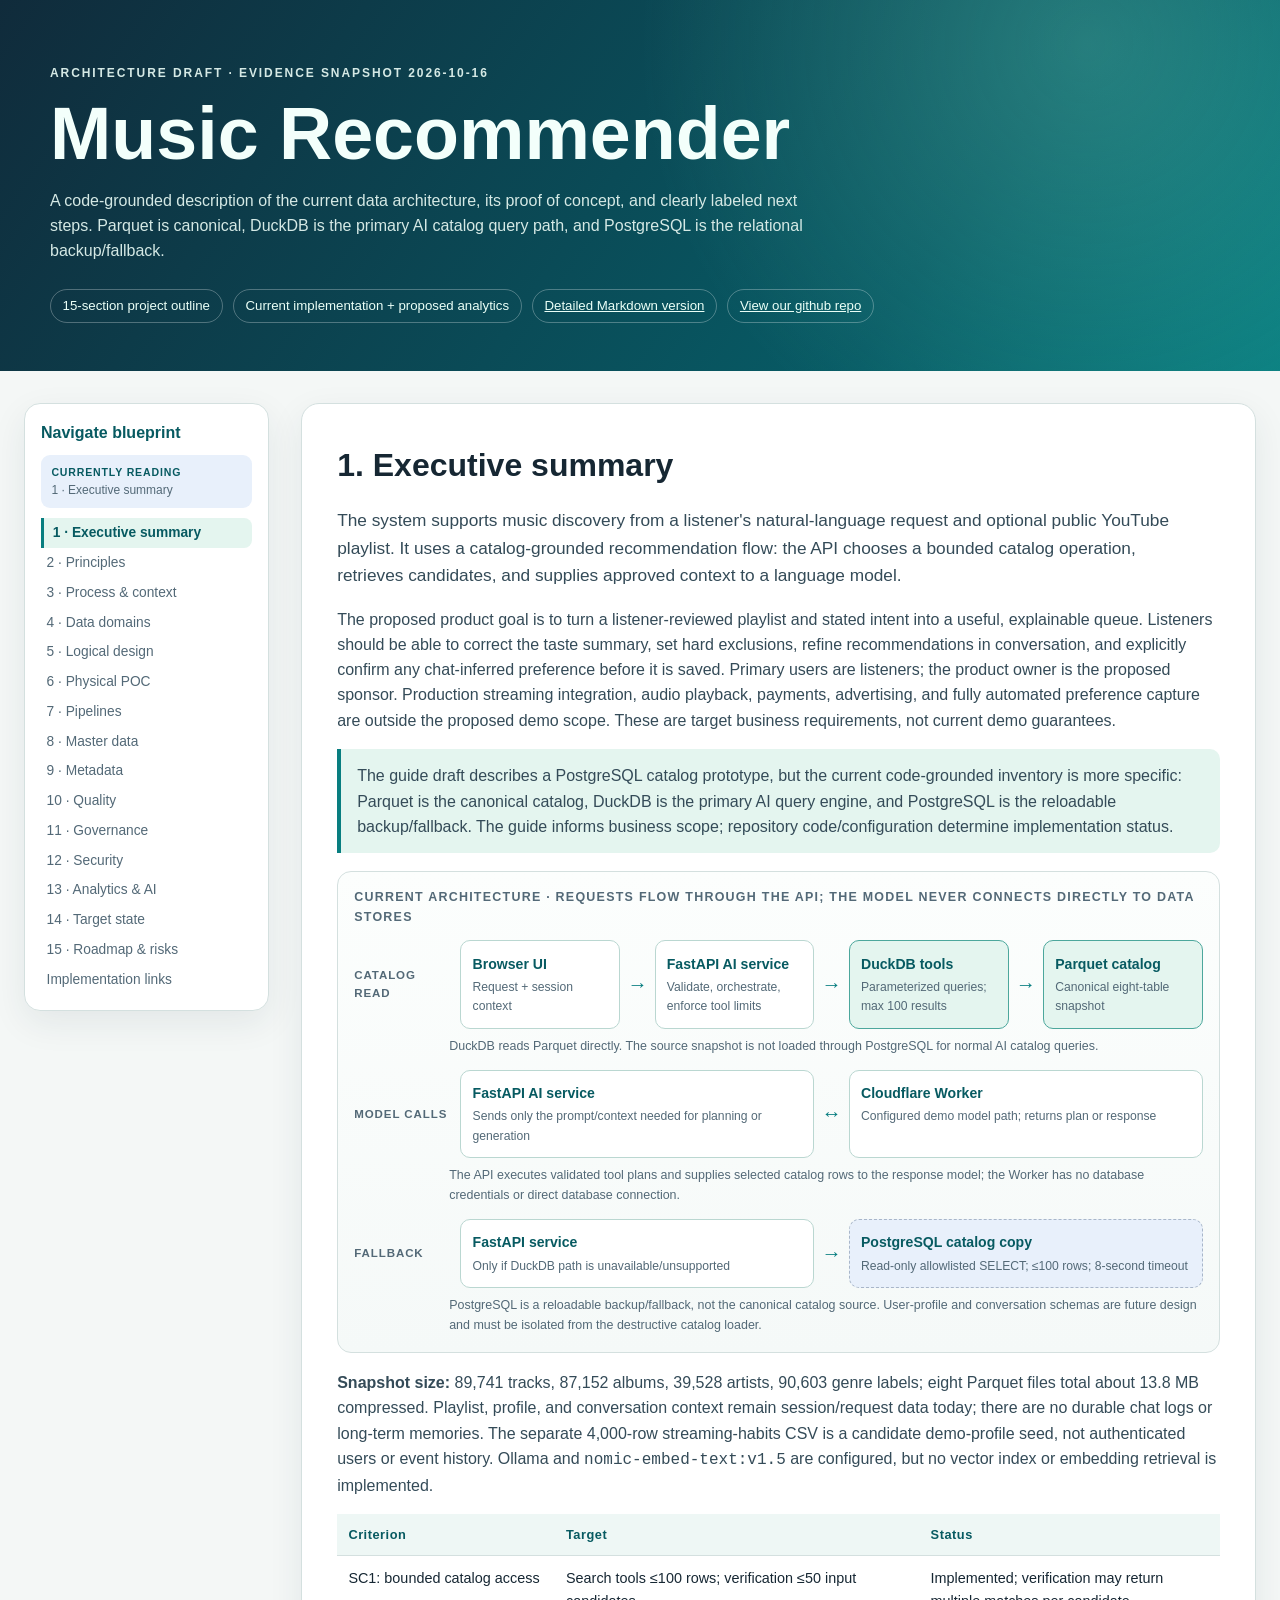
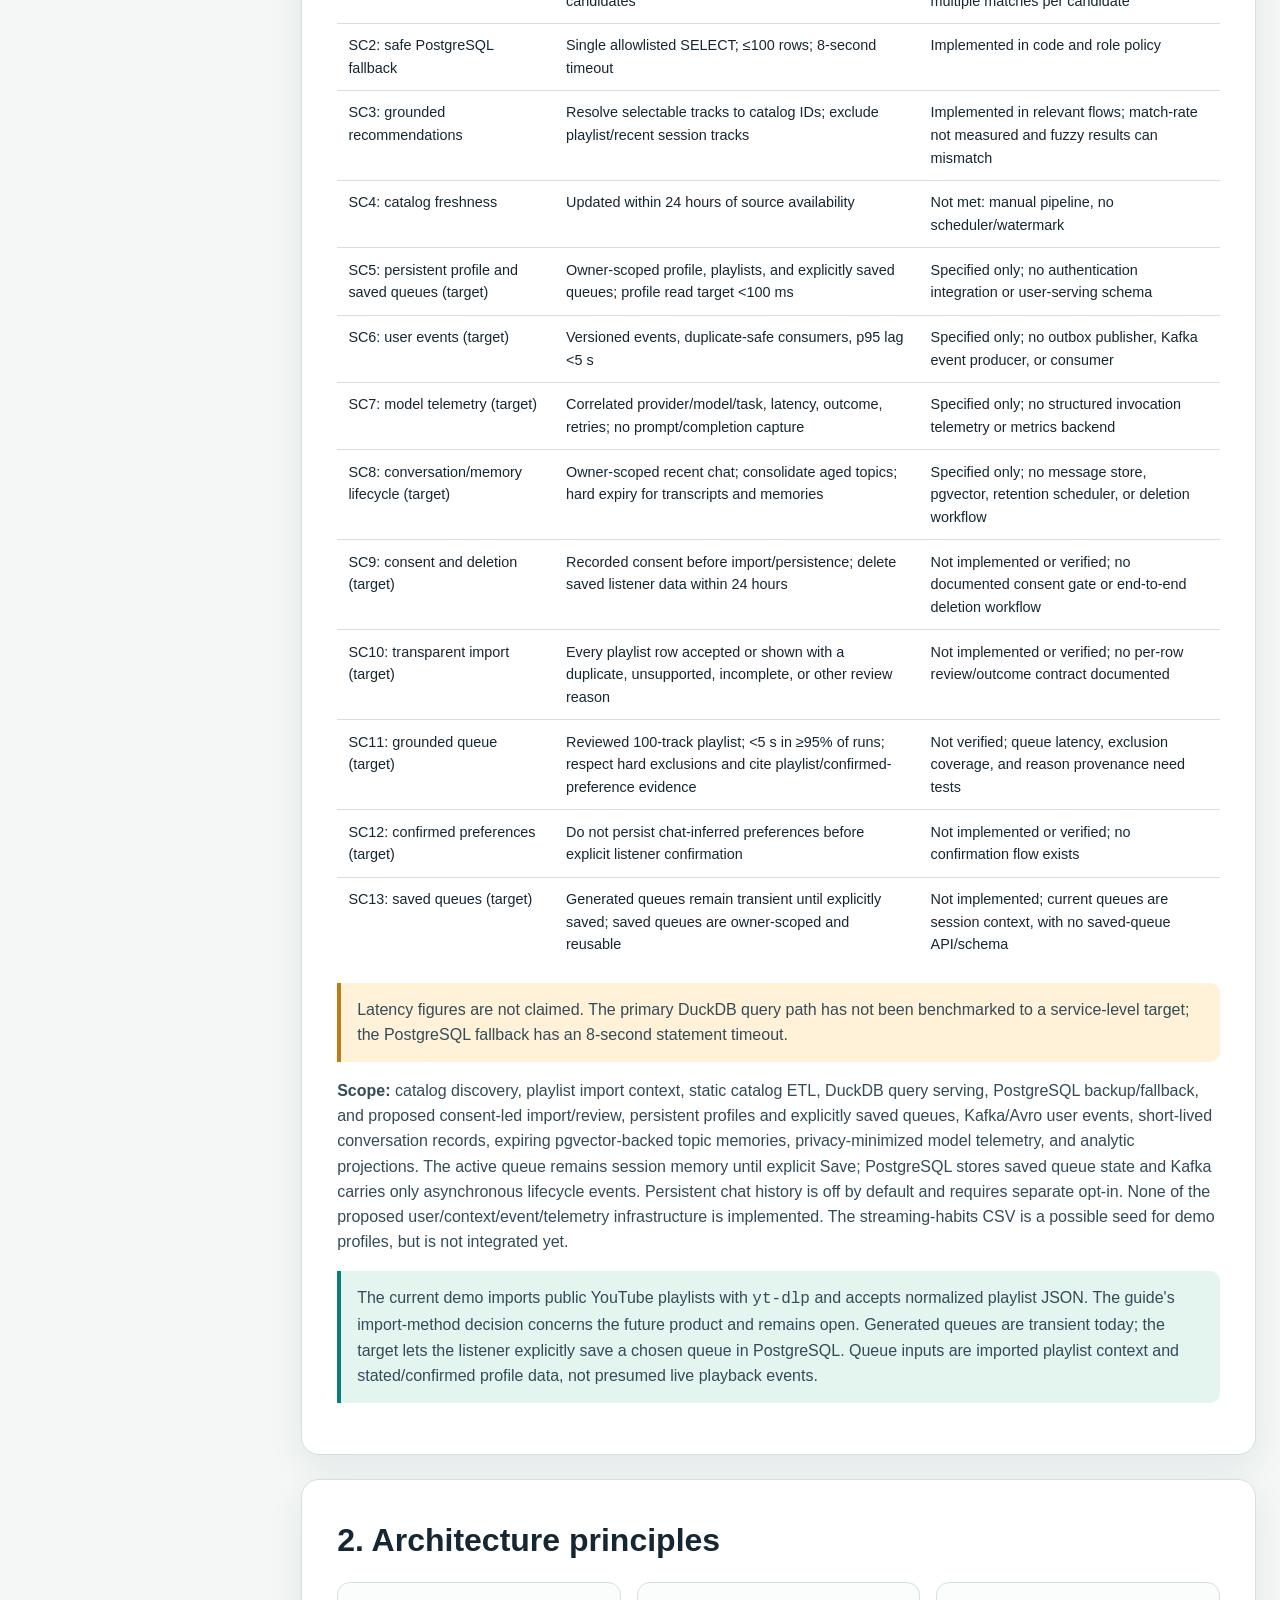
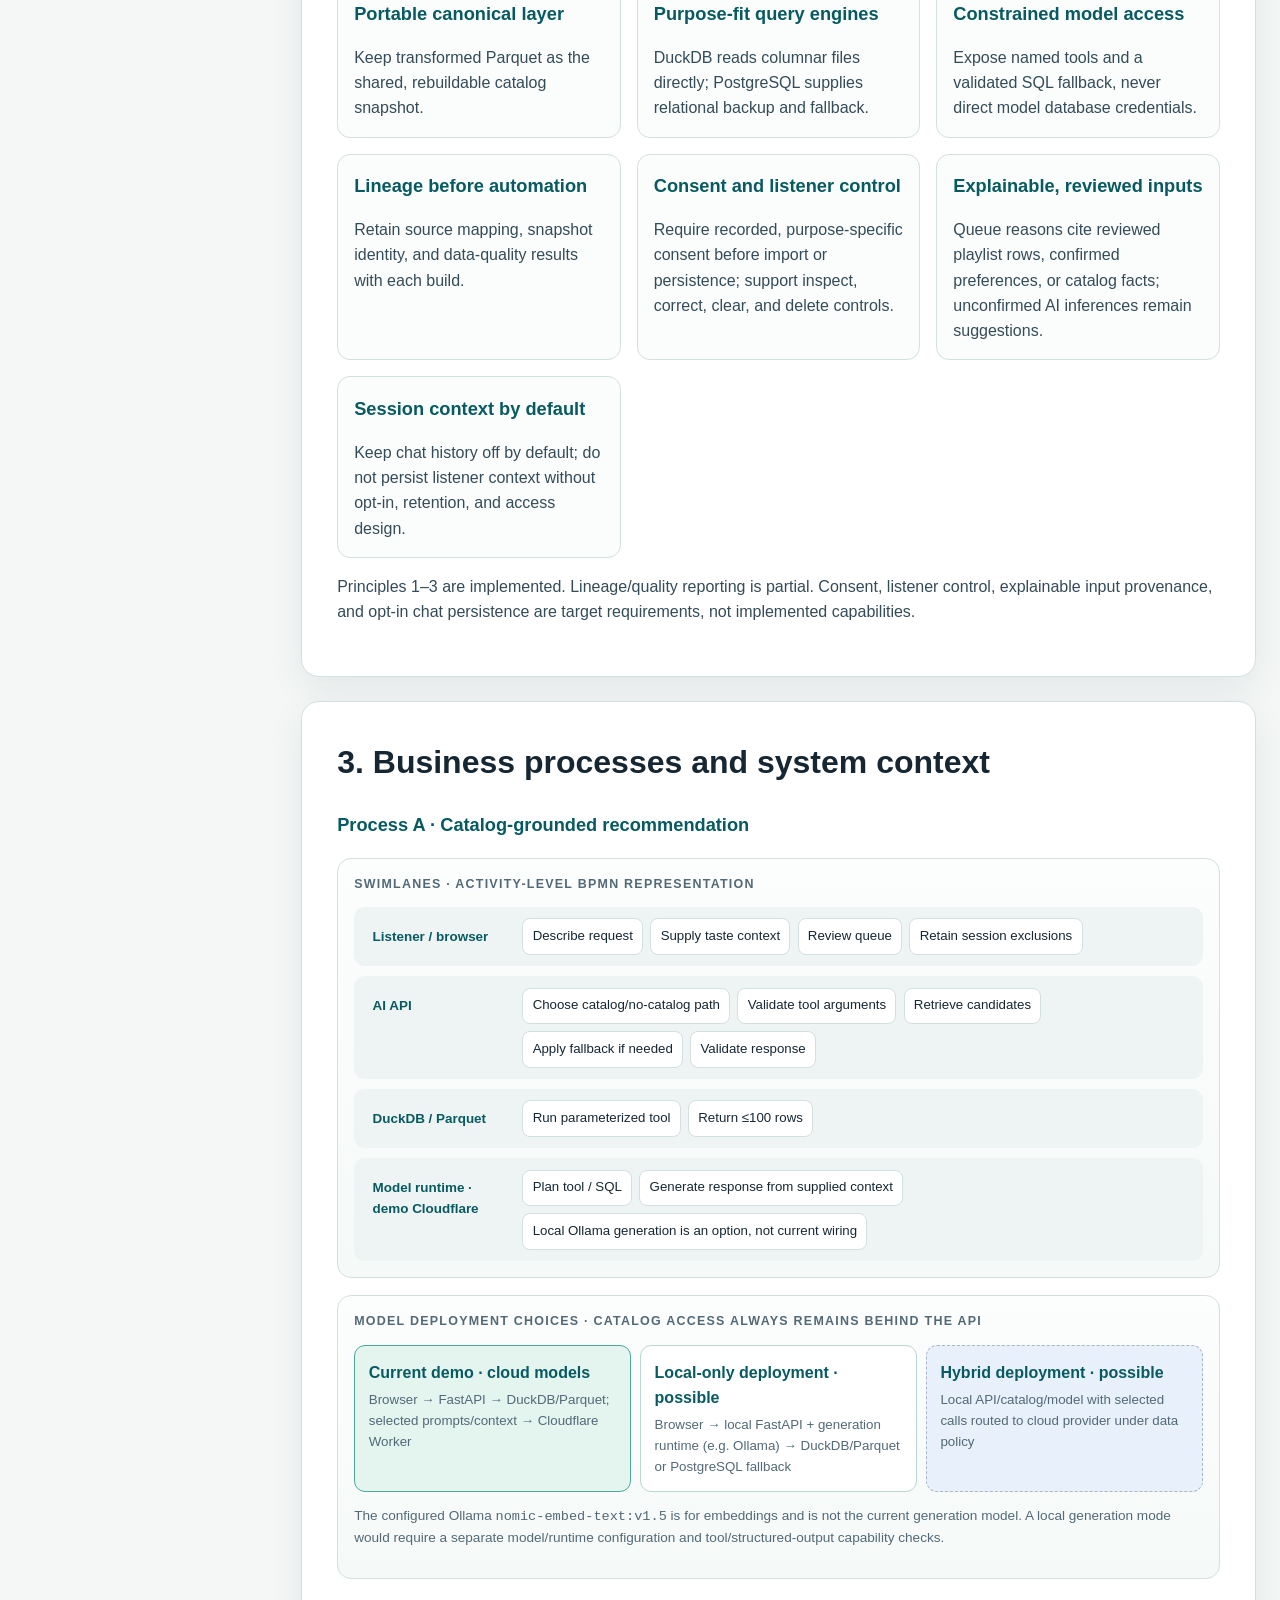
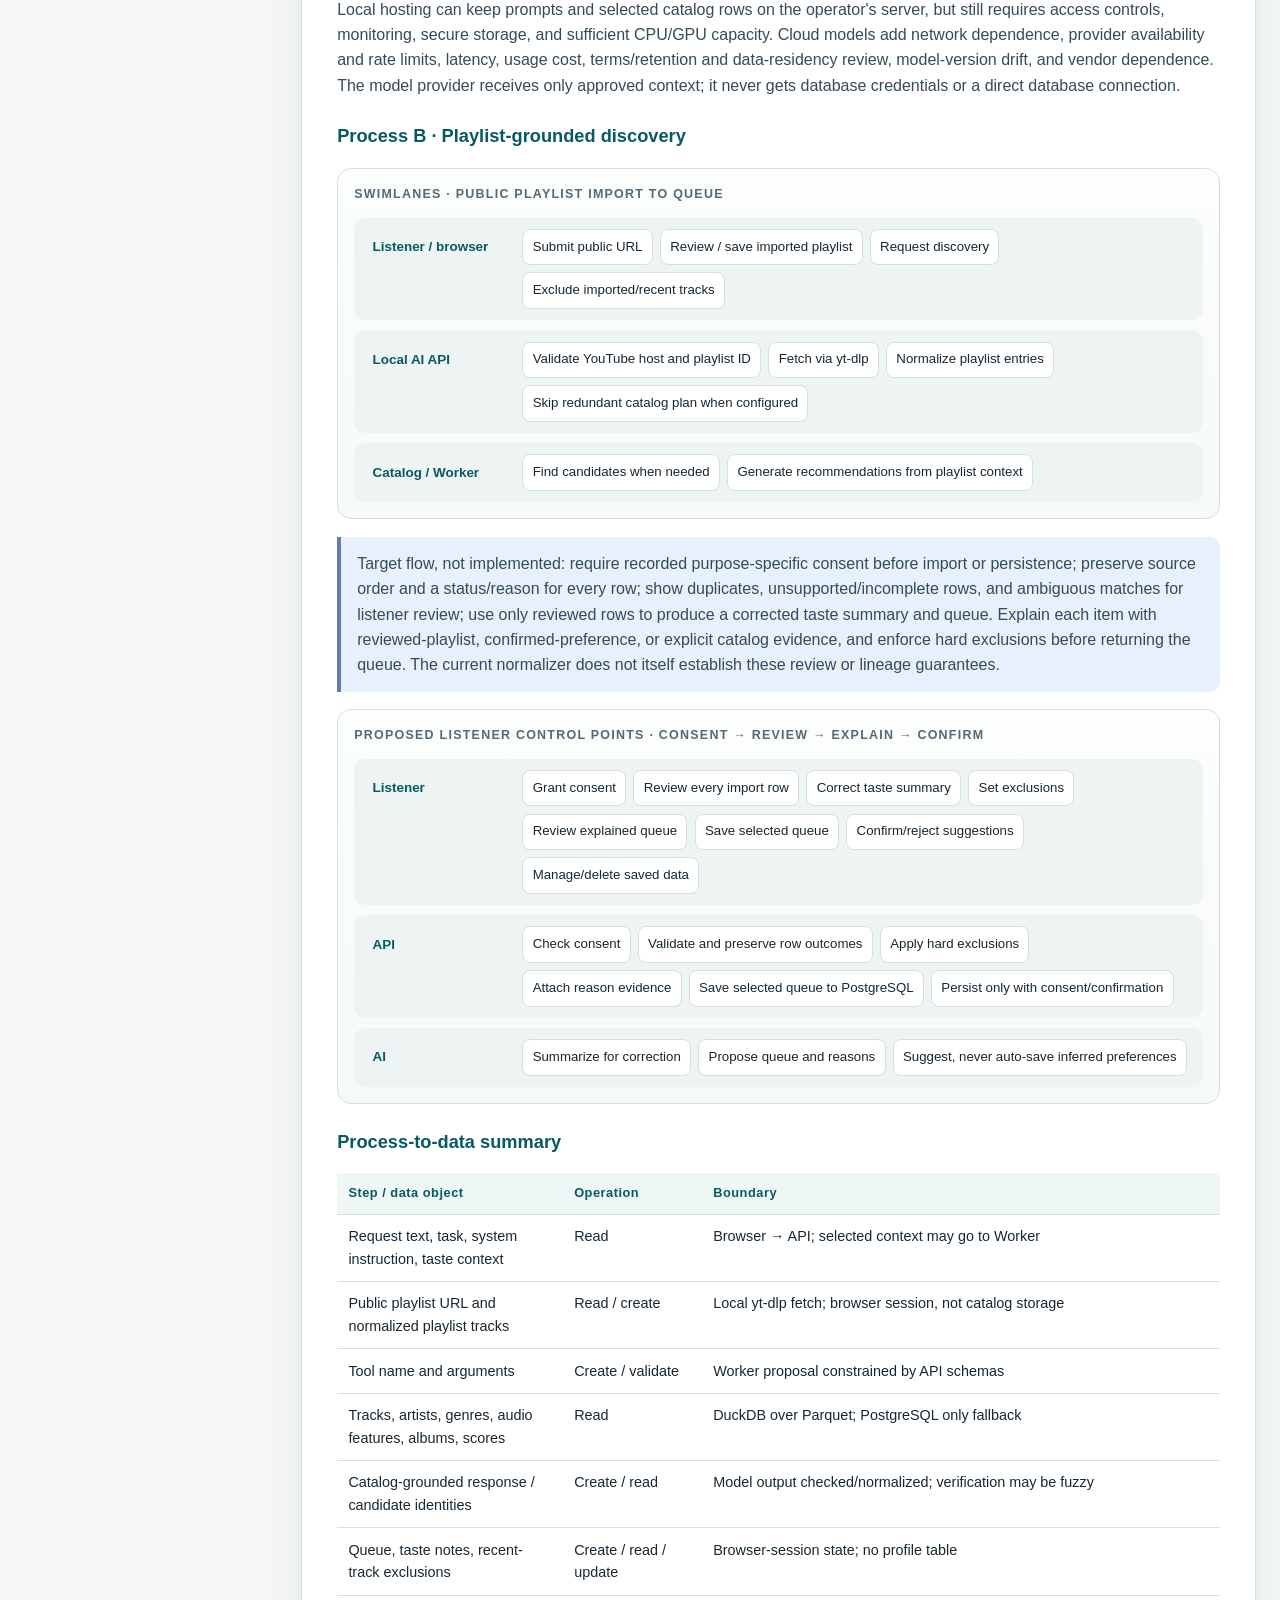
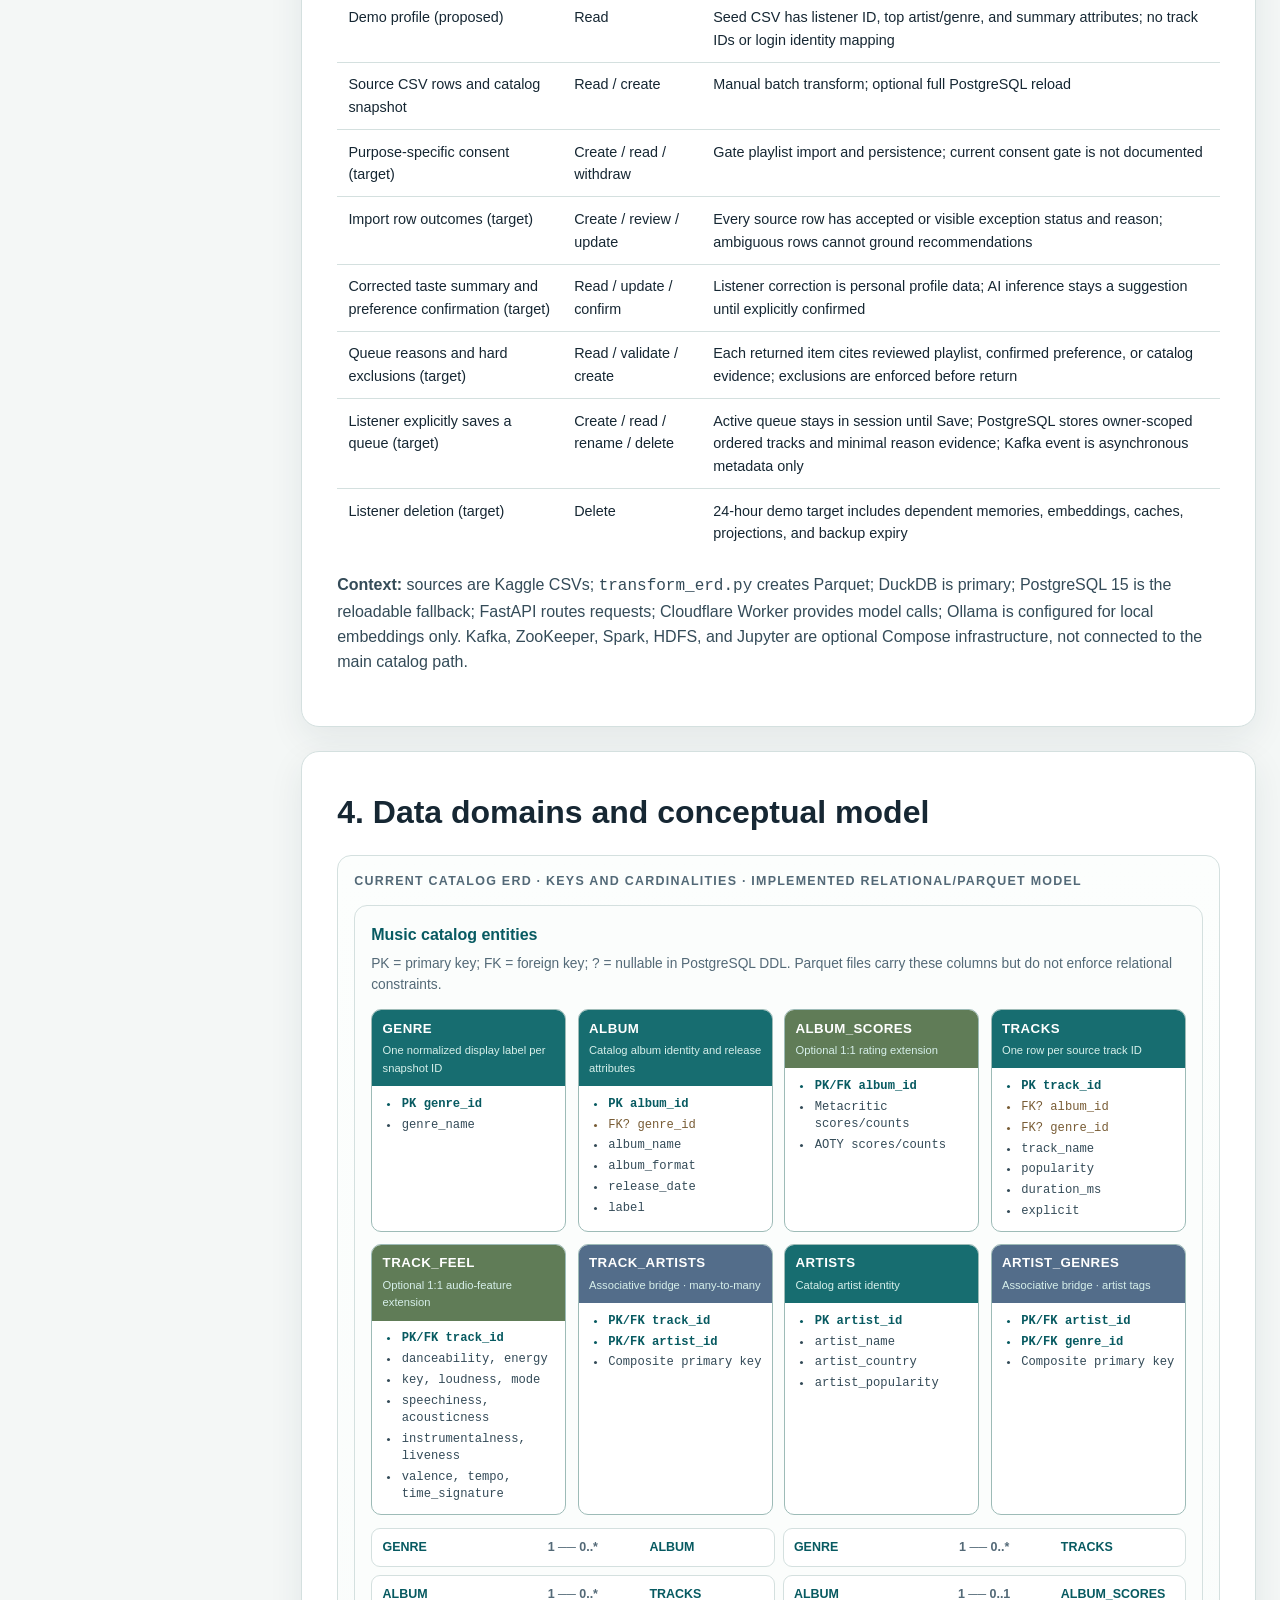
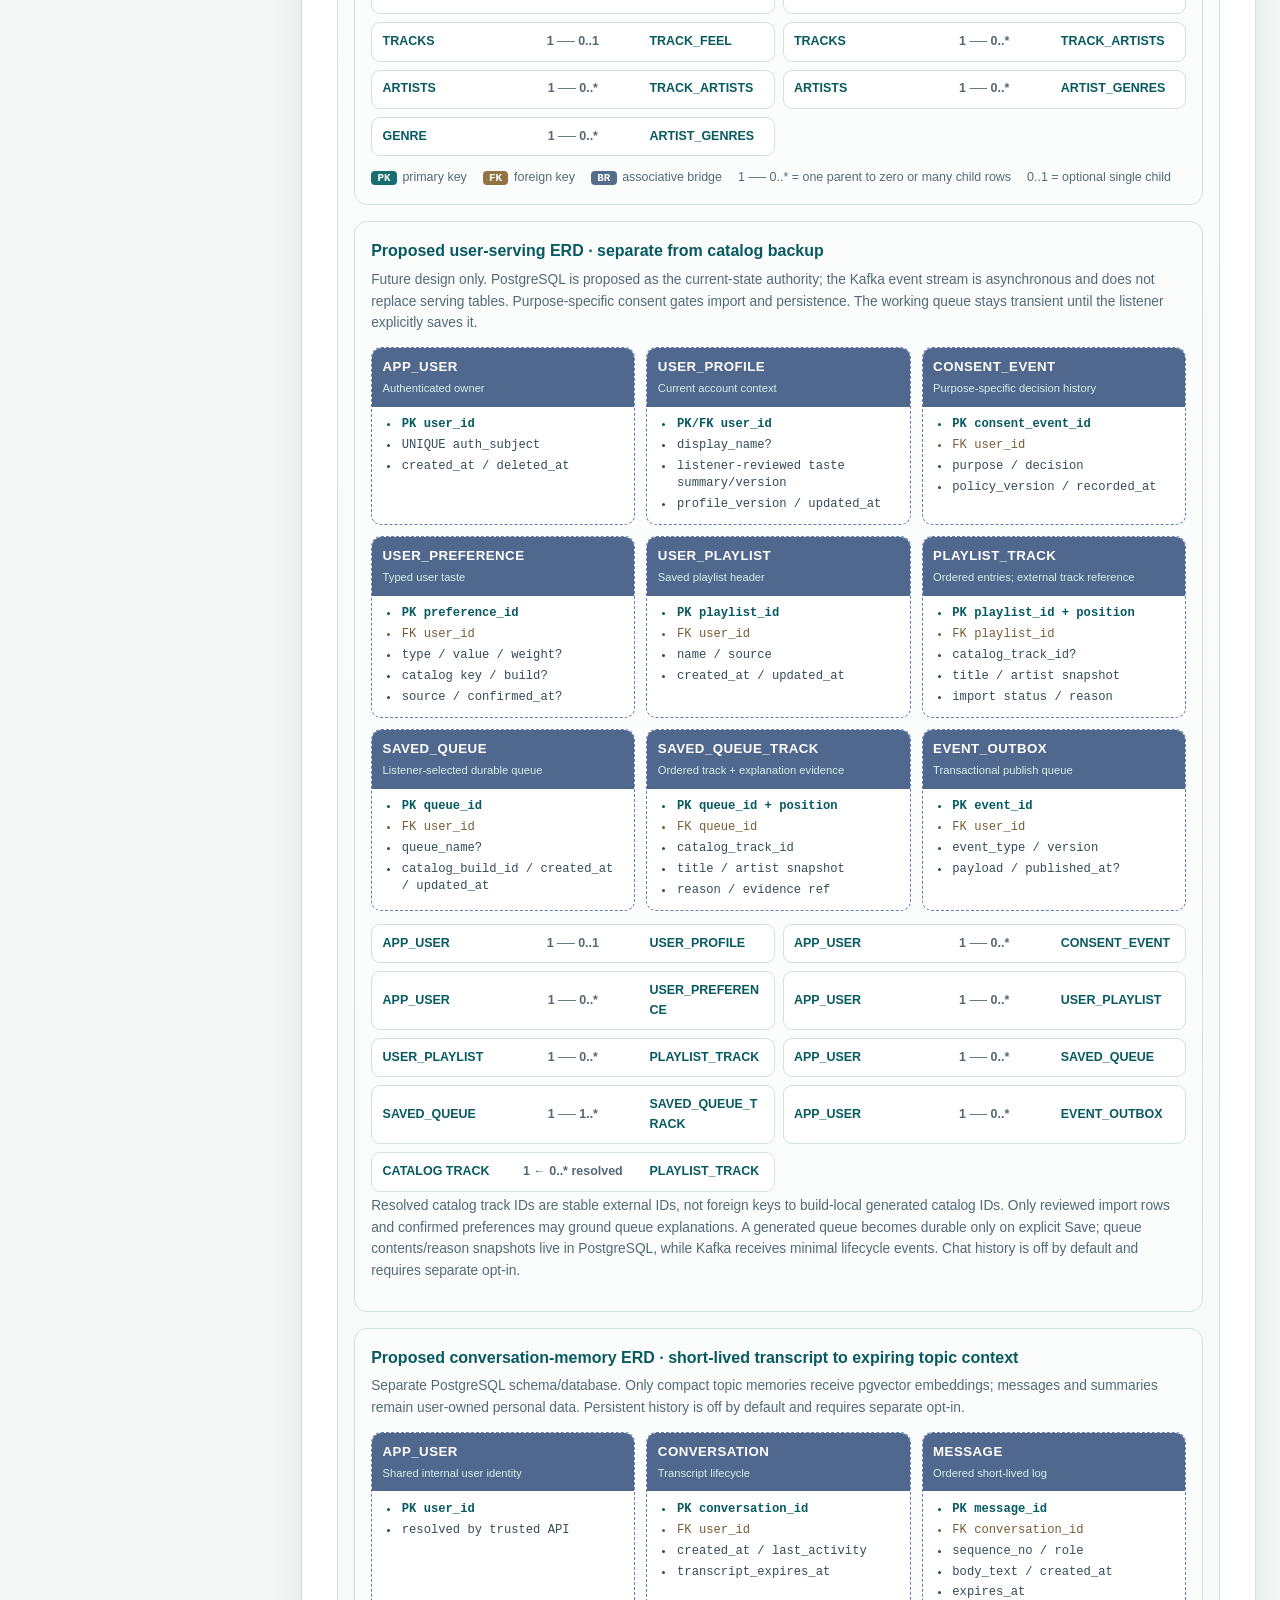
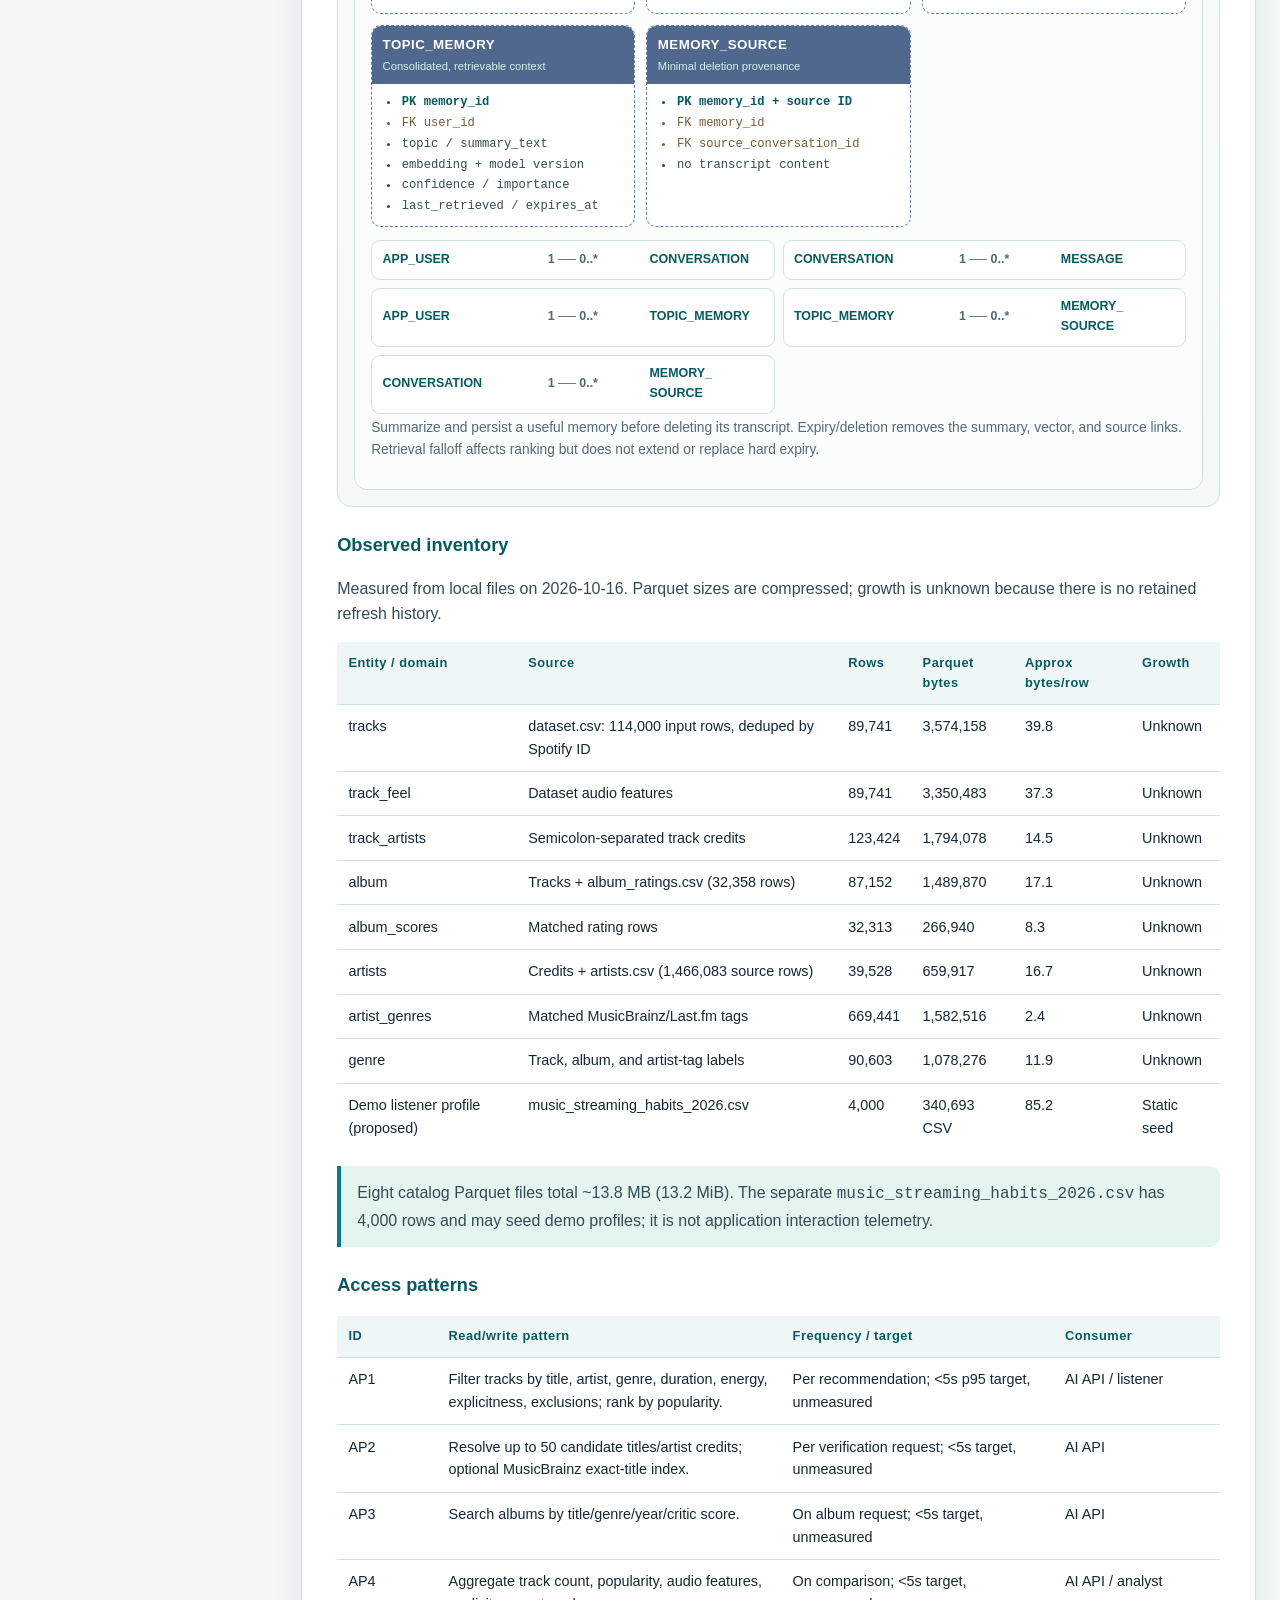
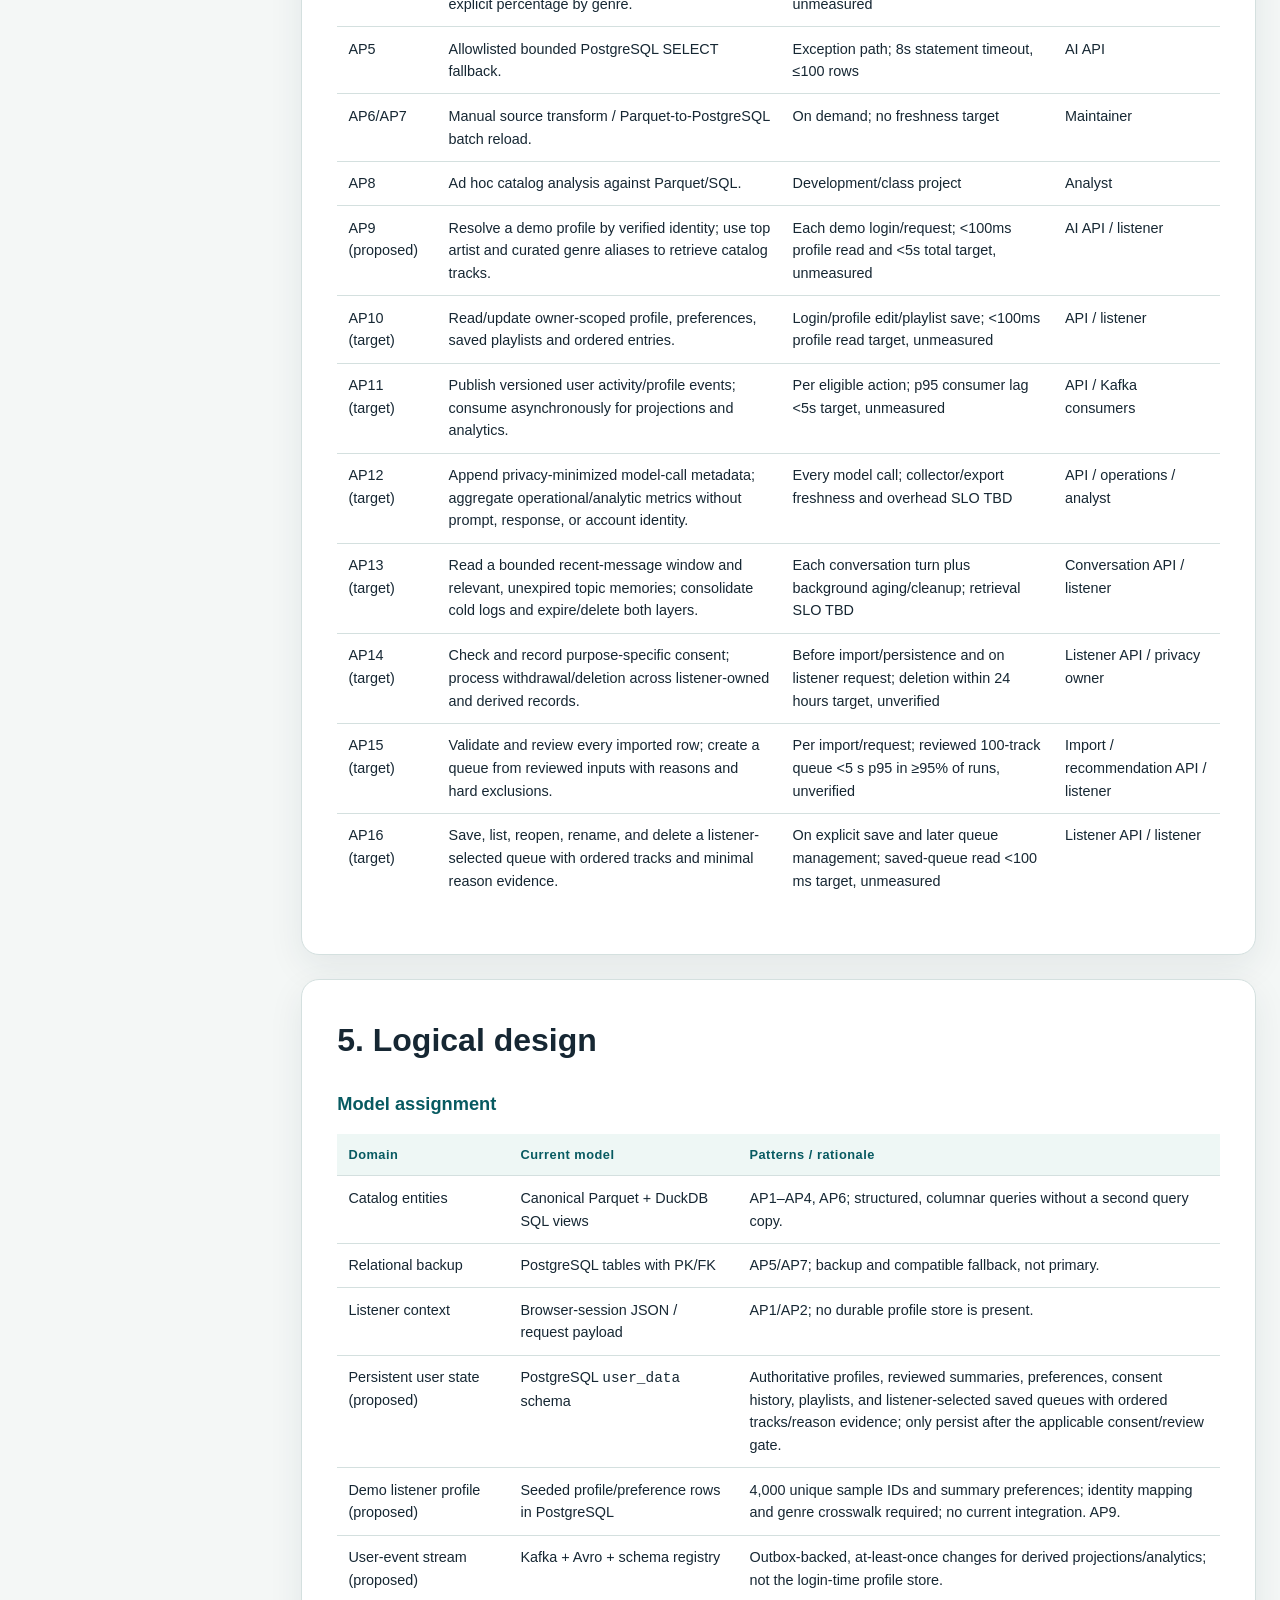
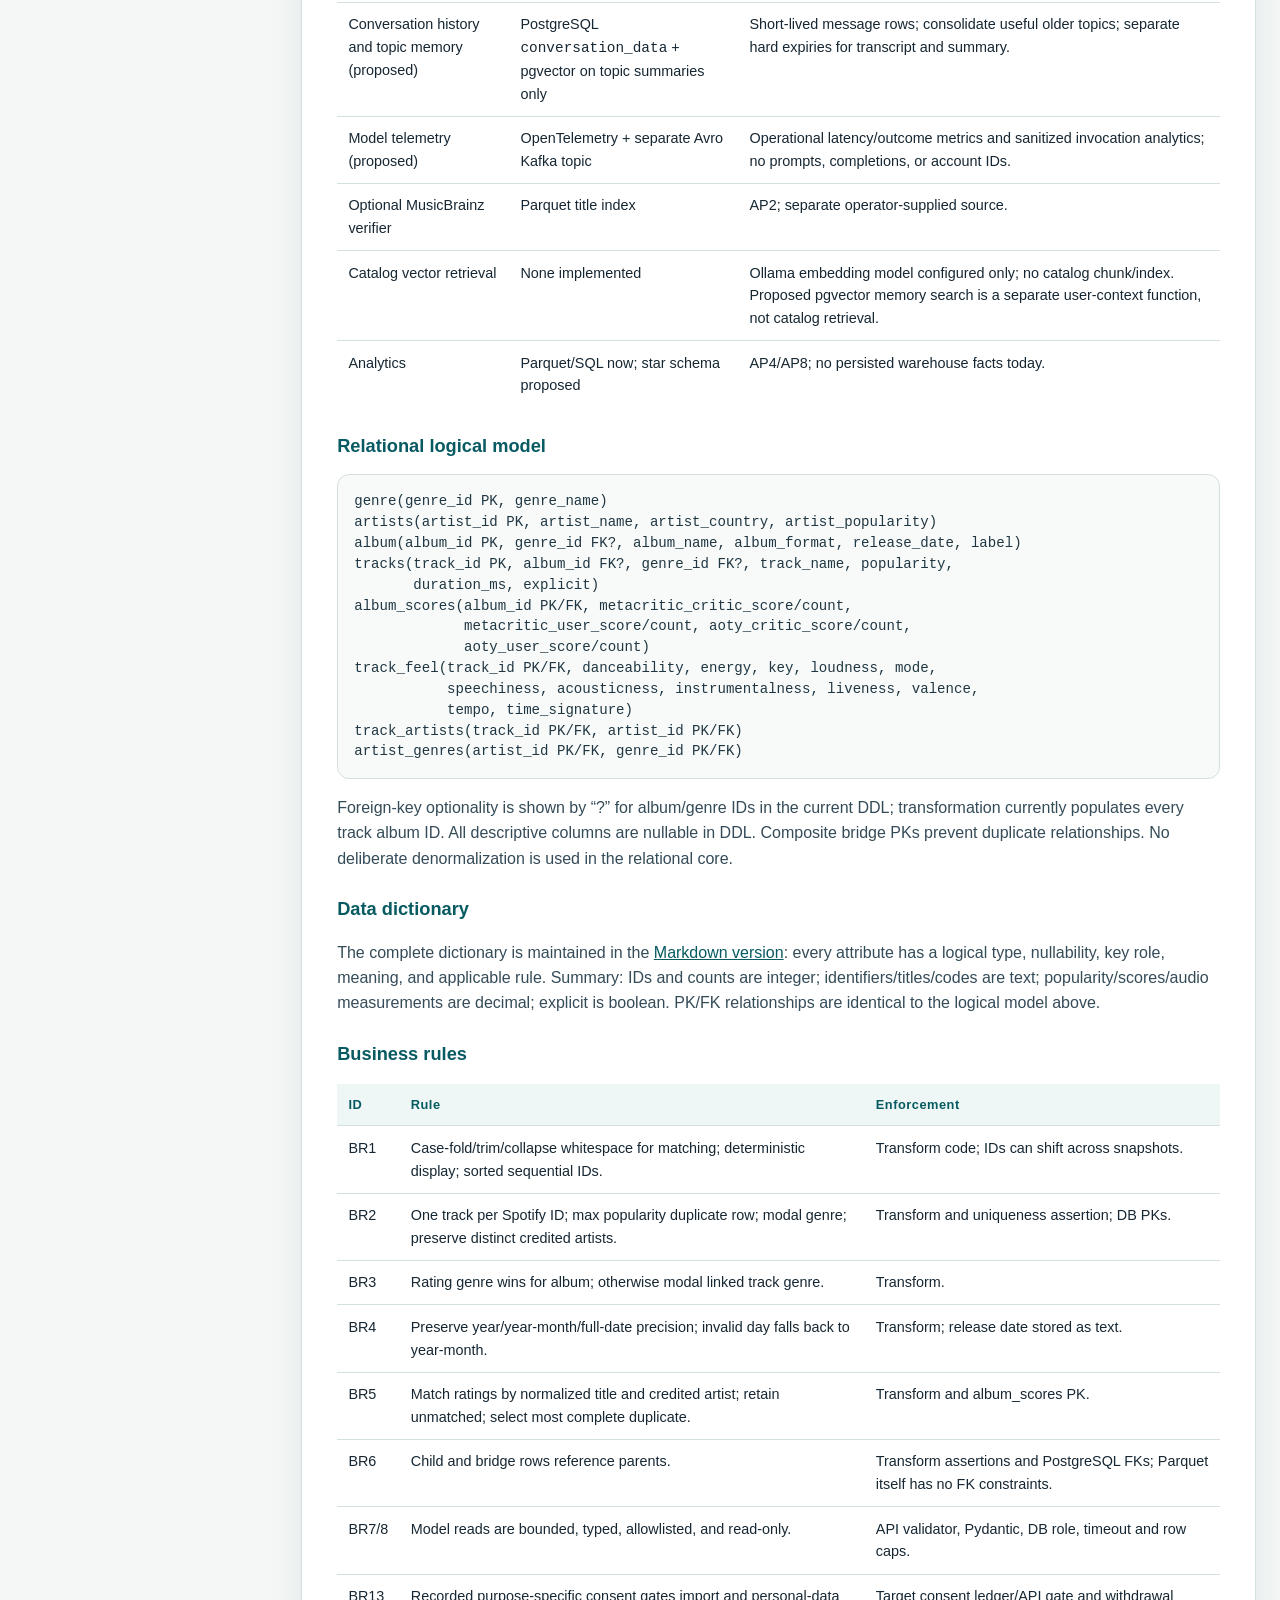
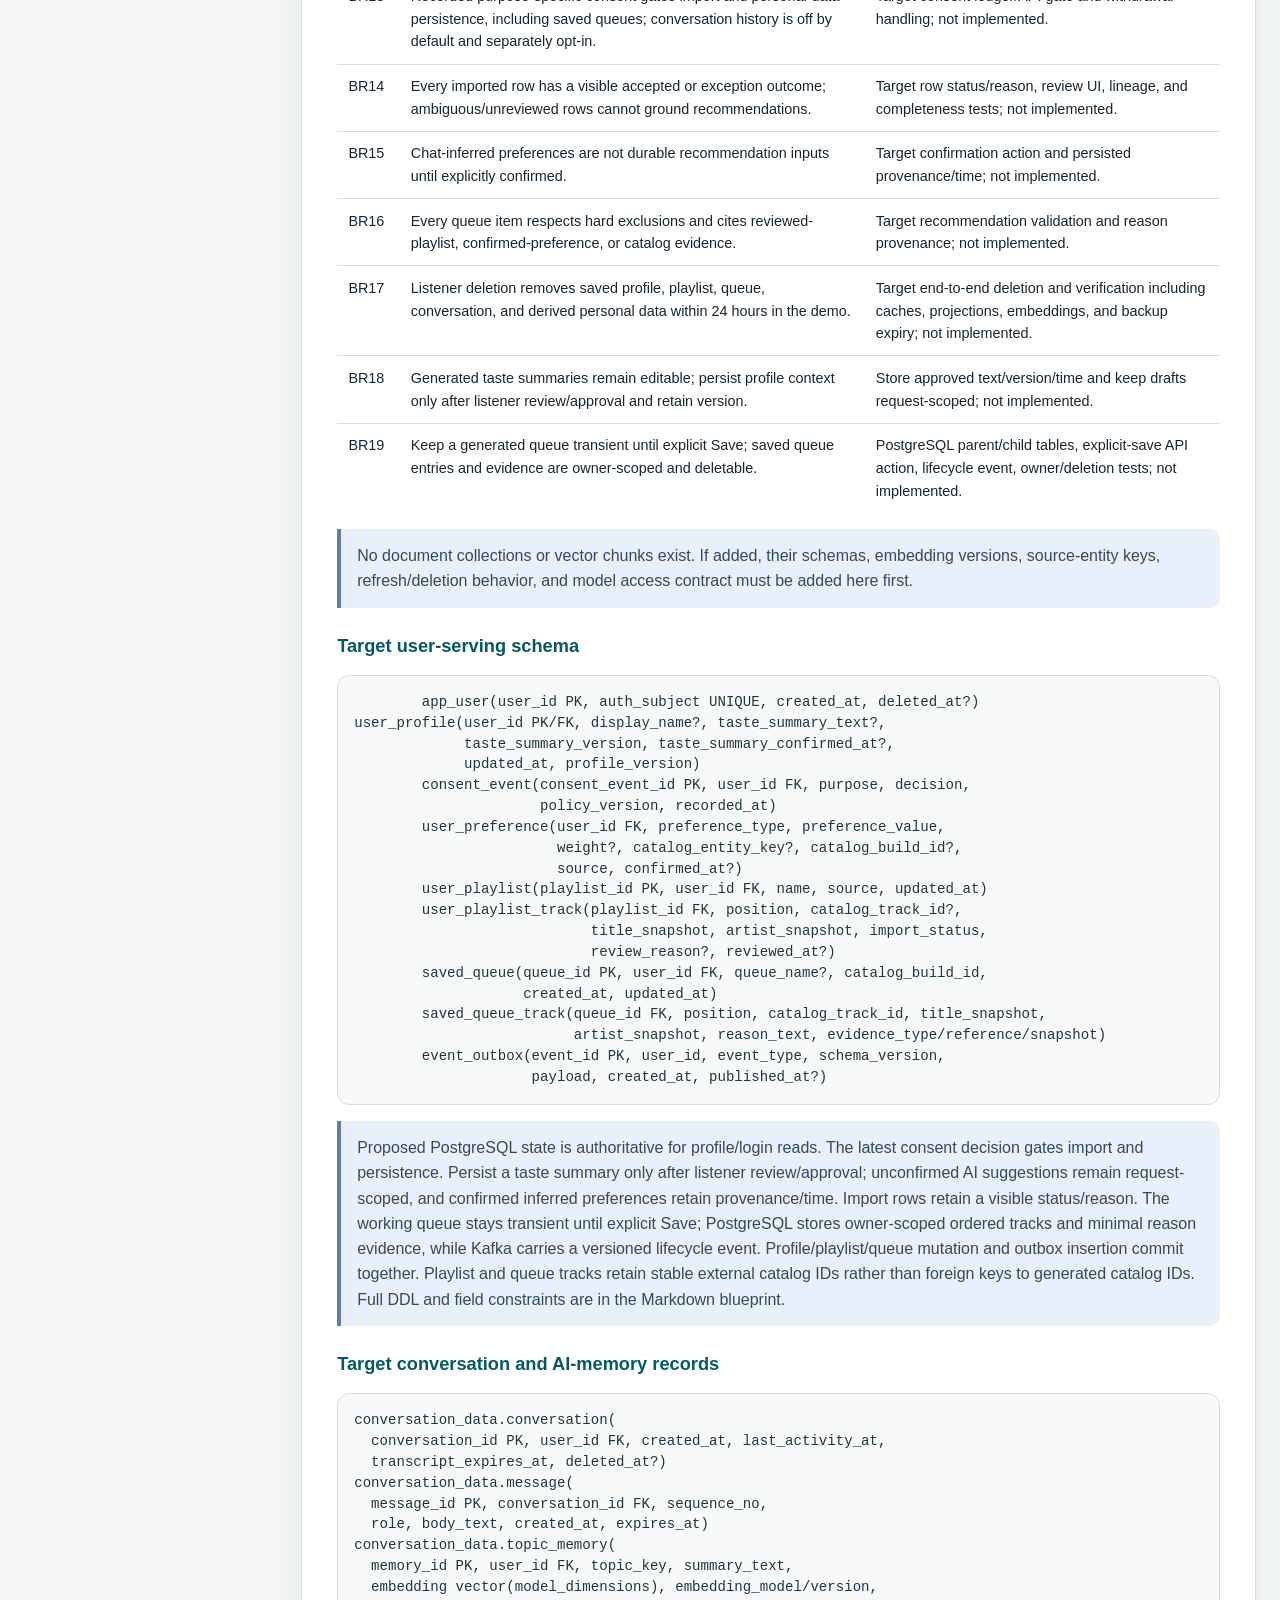
==== commit 6a165e76: "Improve architecture section navigation" ====
--- a/reports/final/architecture.html
+++ b/reports/final/architecture.html
@@ -99,6 +99,18 @@
       text-decoration: none;
     }
     nav a:hover { color: var(--teal); text-decoration: underline; }
+    nav a[aria-current="location"] {
+      padding-left: .55rem;
+      border-left: 3px solid var(--teal);
+      border-radius: 0 8px 8px 0;
+      background: var(--mint);
+      color: var(--teal-dark);
+      font-weight: 800;
+      text-decoration: none;
+    }
+    .nav-current { margin: 0 0 .65rem; padding: .6rem .65rem; border-radius: 9px; background: var(--blue); color: var(--muted); font-size: .75rem; line-height: 1.35; }
+    .nav-current span { display: block; margin-bottom: .2rem; color: var(--teal-dark); font-size: .66rem; font-weight: 800; letter-spacing: .08em; text-transform: uppercase; }
+    .reading-indicator { display: none; }
     main { min-width: 0; }
     section {
       margin-bottom: 1.5rem;
@@ -301,6 +313,10 @@
       .layout { grid-template-columns: 1fr; }
       nav { position: static; max-height: none; display: grid; grid-template-columns: repeat(2, 1fr); }
       nav strong { grid-column: 1 / -1; }
+      nav .nav-current { grid-column: 1 / -1; }
+      .reading-indicator { position: sticky; top: .5rem; z-index: 10; display: block; margin: 0 0 .8rem; padding: .65rem .8rem; border: 1px solid var(--line); border-left: 4px solid var(--teal); border-radius: 10px; background: rgb(255 255 255 / 96%); box-shadow: var(--shadow); color: var(--muted); font-size: .7rem; letter-spacing: .06em; text-transform: uppercase; }
+      .reading-indicator strong { margin-left: .4rem; color: var(--teal-dark); font-size: .82rem; letter-spacing: 0; text-transform: none; }
+      section { scroll-margin-top: 4.5rem; }
       .erd-entities { grid-template-columns: repeat(2, minmax(0, 1fr)); }
       .erd-entities.proposed-grid { grid-template-columns: repeat(2, minmax(0, 1fr)); }
       .arch-flow { grid-template-columns: 1fr; }
@@ -339,19 +355,21 @@
 </head>
 <body>
   <header class="hero">
-    <p class="eyebrow">Living architecture blueprint · evidence snapshot 2026-10-16</p>
+    <p class="eyebrow">Architecture Draft · evidence snapshot 2026-10-16</p>
     <h1>Music Recommender</h1>
     <p>A code-grounded description of the current data architecture, its proof of concept, and clearly labeled next steps. Parquet is canonical, DuckDB is the primary AI catalog query path, and PostgreSQL is the relational backup/fallback.</p>
     <div class="meta">
       <span class="pill">15-section project outline</span>
       <span class="pill">Current implementation + proposed analytics</span>
       <span class="pill"><a href="./architecture.md" style="color:inherit">Detailed Markdown version</a></span>
+      <span class="pill"><a href="https://github.com/htrussell/music-recommender-database" target="_blank" rel="noopener noreferrer" style="color:inherit">View our github repo</a></span>
     </div>
   </header>
 
   <div class="layout">
     <nav aria-label="Blueprint sections">
       <strong>Navigate blueprint</strong>
+      <div class="nav-current"><span>Currently reading</span><div id="navCurrentSection">1 · Executive summary</div></div>
       <a href="#s1">1 · Executive summary</a><a href="#s2">2 · Principles</a>
       <a href="#s3">3 · Process & context</a><a href="#s4">4 · Data domains</a>
       <a href="#s5">5 · Logical design</a><a href="#s6">6 · Physical POC</a>
@@ -359,10 +377,11 @@
       <a href="#s9">9 · Metadata</a><a href="#s10">10 · Quality</a>
       <a href="#s11">11 · Governance</a><a href="#s12">12 · Security</a>
       <a href="#s13">13 · Analytics & AI</a><a href="#s14">14 · Target state</a>
-      <a href="#s15">15 · Roadmap & risks</a>
+      <a href="#s15">15 · Roadmap & risks</a><a href="#resources">Implementation links</a>
     </nav>
 
     <main>
+      <div class="reading-indicator" aria-live="polite">Currently reading<strong id="mobileCurrentSection">1 · Executive summary</strong></div>
       <section id="s1">
         <h2>1. Executive summary</h2>
         <p class="lead">The system supports music discovery from a listener's natural-language request and optional public YouTube playlist. It uses a catalog-grounded recommendation flow: the API chooses a bounded catalog operation, retrieves candidates, and supplies approved context to a language model.</p>
@@ -1036,7 +1055,7 @@
         <p><strong>Accepted today:</strong> manual/eventual consistency, static catalog, no durable personalization, external model dependency, no vector retrieval despite configured embedding model, and no HA claim.</p>
       </section>
 
-      <section>
+      <section id="resources">
         <h2>Implementation and evidence links</h2>
         <ul>
           <li><a href="./architecture.md">Detailed Markdown blueprint</a></li>
@@ -1052,5 +1071,47 @@
     </main>
   </div>
   <footer>Living document · update this blueprint alongside material architecture changes and preserve an evidence date for measured counts or performance.</footer>
+  <script>
+    const blueprintSections = Array.from(document.querySelectorAll("main > section"));
+    const blueprintLinks = Array.from(document.querySelectorAll('nav[aria-label="Blueprint sections"] a[href^="#"]'));
+    const navCurrentSection = document.getElementById("navCurrentSection");
+    const mobileCurrentSection = document.getElementById("mobileCurrentSection");
+    let sectionUpdatePending = false;
+
+    function updateCurrentSection() {
+      sectionUpdatePending = false;
+      const atPageEnd = window.scrollY + window.innerHeight >= document.documentElement.scrollHeight - 4;
+      const marker = window.innerHeight * 0.32;
+      let current = blueprintSections[0];
+      if (atPageEnd) {
+        current = blueprintSections[blueprintSections.length - 1];
+      } else {
+        for (const section of blueprintSections) {
+          if (section.getBoundingClientRect().top <= marker) current = section;
+          else break;
+        }
+      }
+
+      const currentLink = blueprintLinks.find(link => link.getAttribute("href") === `#${current.id}`);
+      const label = currentLink ? currentLink.textContent.trim() : current.querySelector("h2")?.textContent.trim() || current.id;
+      blueprintLinks.forEach(link => {
+        if (link === currentLink) link.setAttribute("aria-current", "location");
+        else link.removeAttribute("aria-current");
+      });
+      navCurrentSection.textContent = label;
+      mobileCurrentSection.textContent = label;
+    }
+
+    function scheduleSectionUpdate() {
+      if (sectionUpdatePending) return;
+      sectionUpdatePending = true;
+      window.requestAnimationFrame(updateCurrentSection);
+    }
+
+    window.addEventListener("scroll", scheduleSectionUpdate, { passive: true });
+    window.addEventListener("resize", scheduleSectionUpdate);
+    window.addEventListener("hashchange", scheduleSectionUpdate);
+    updateCurrentSection();
+  </script>
 </body>
 </html>
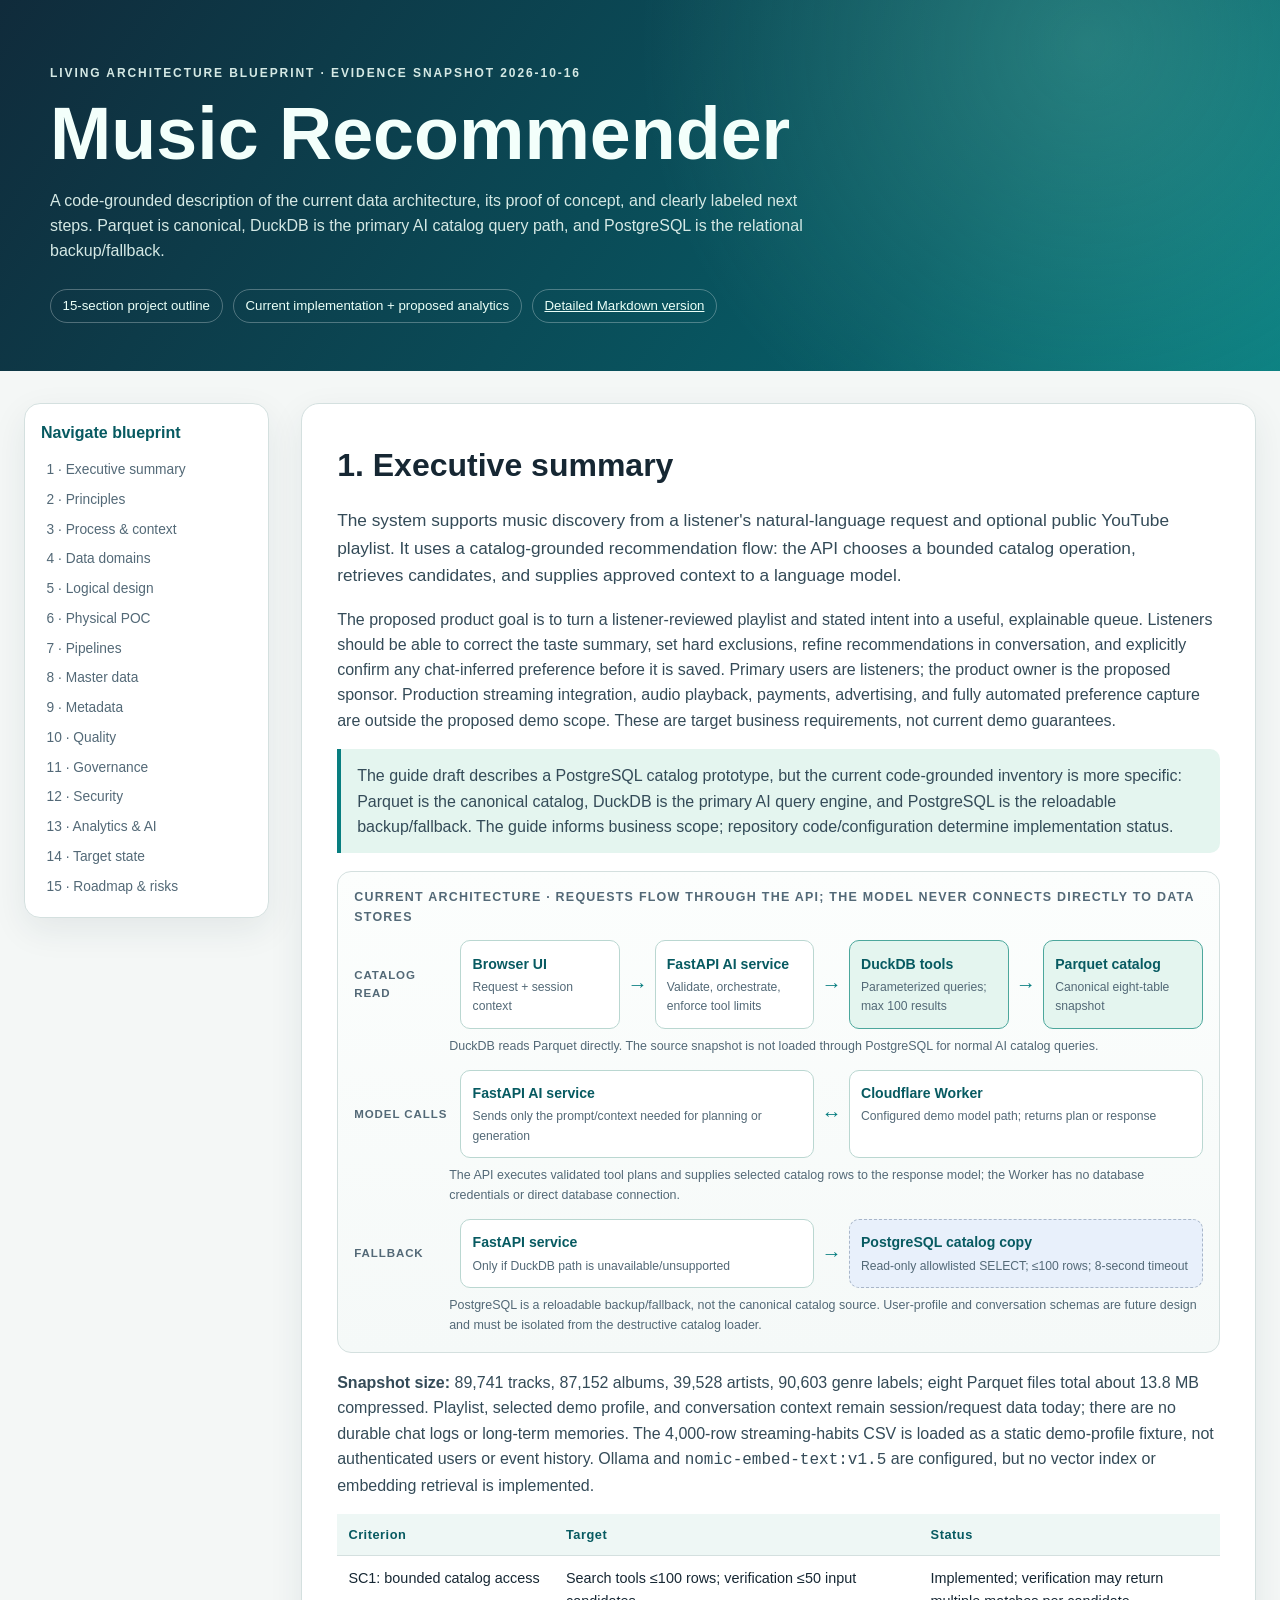
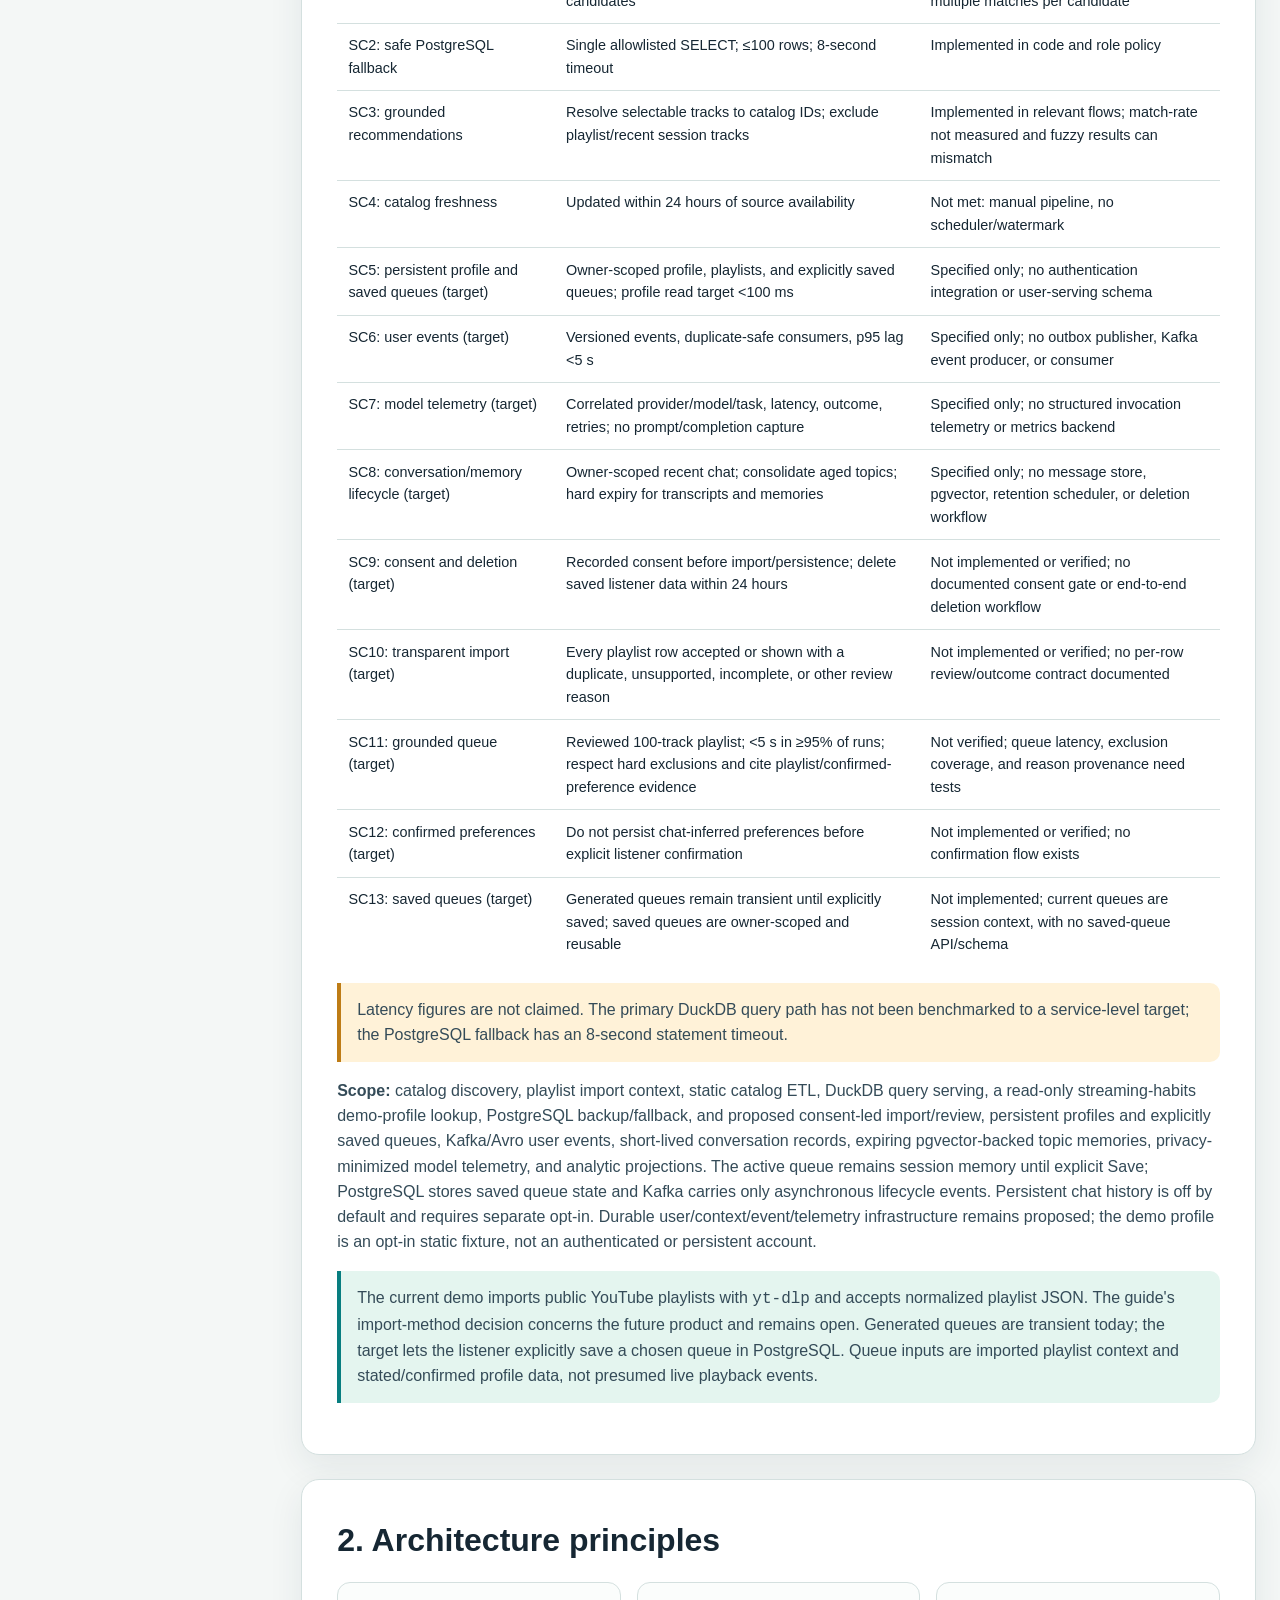
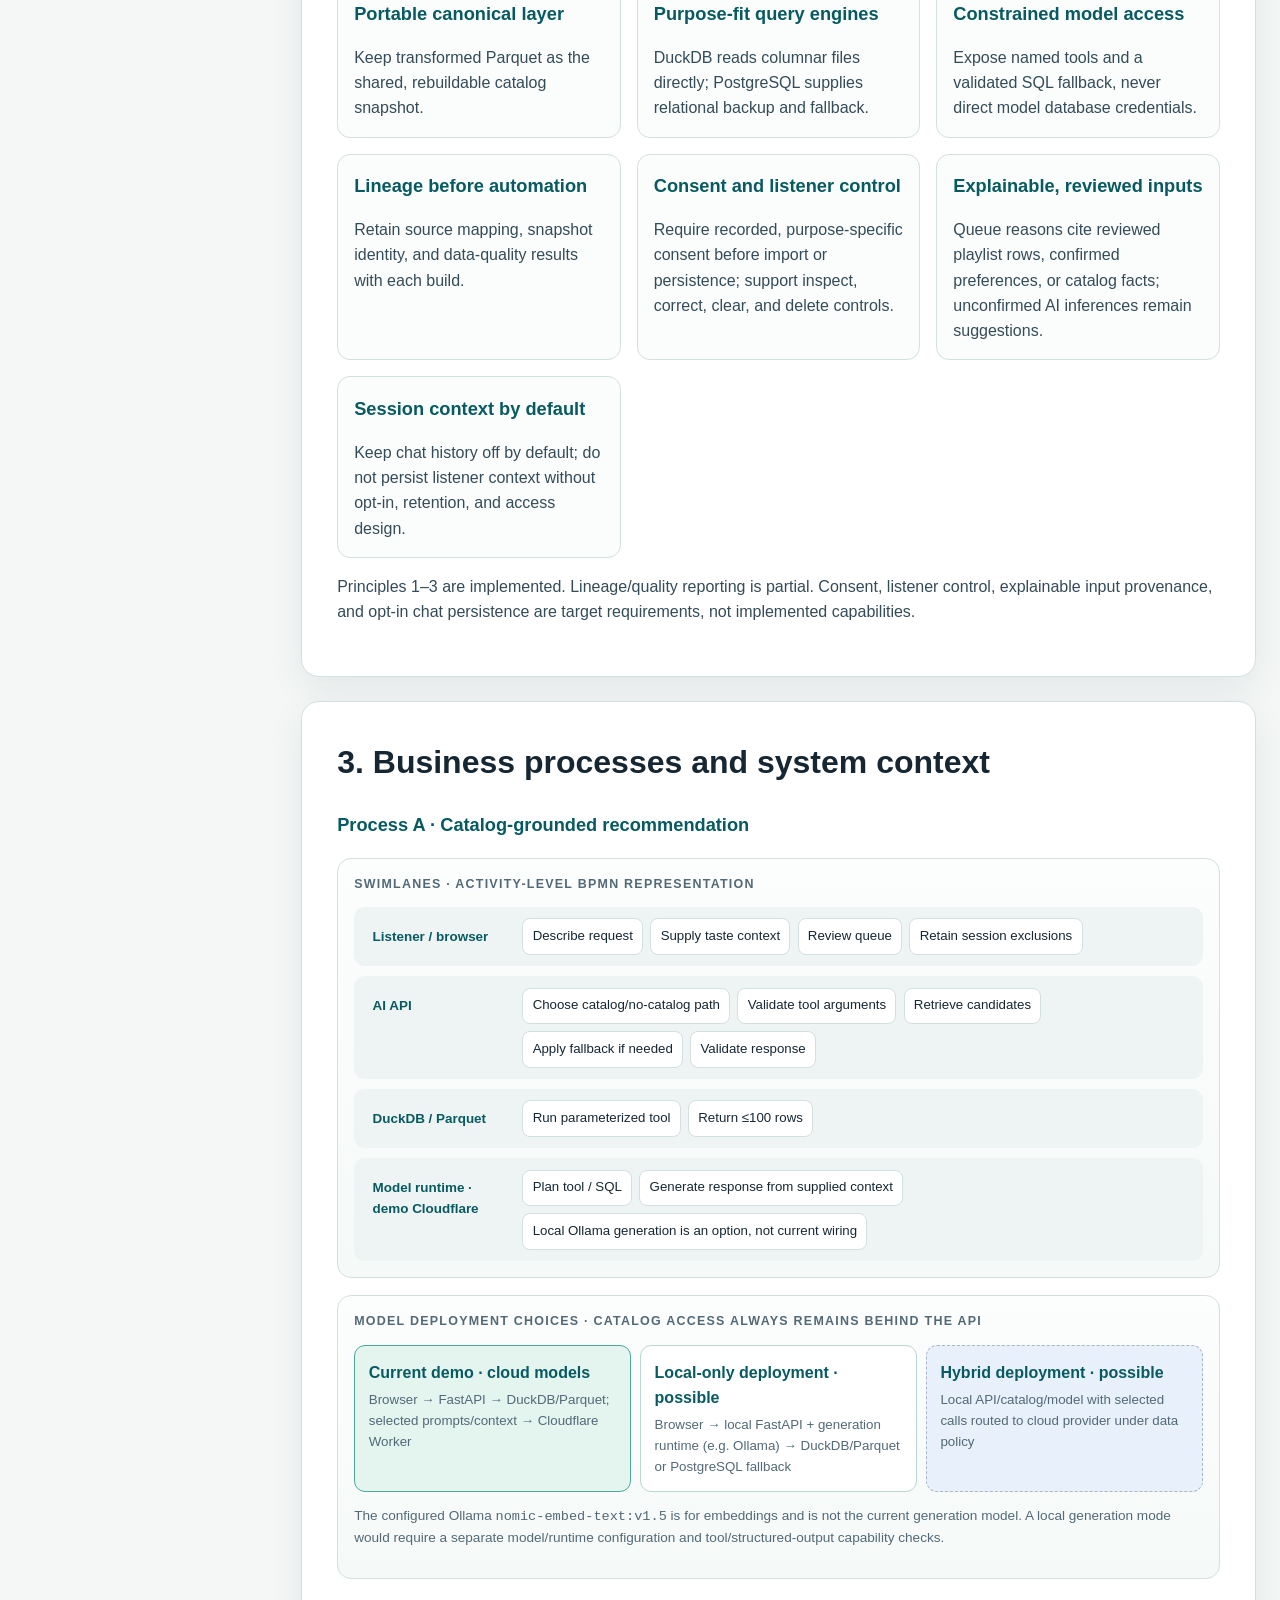
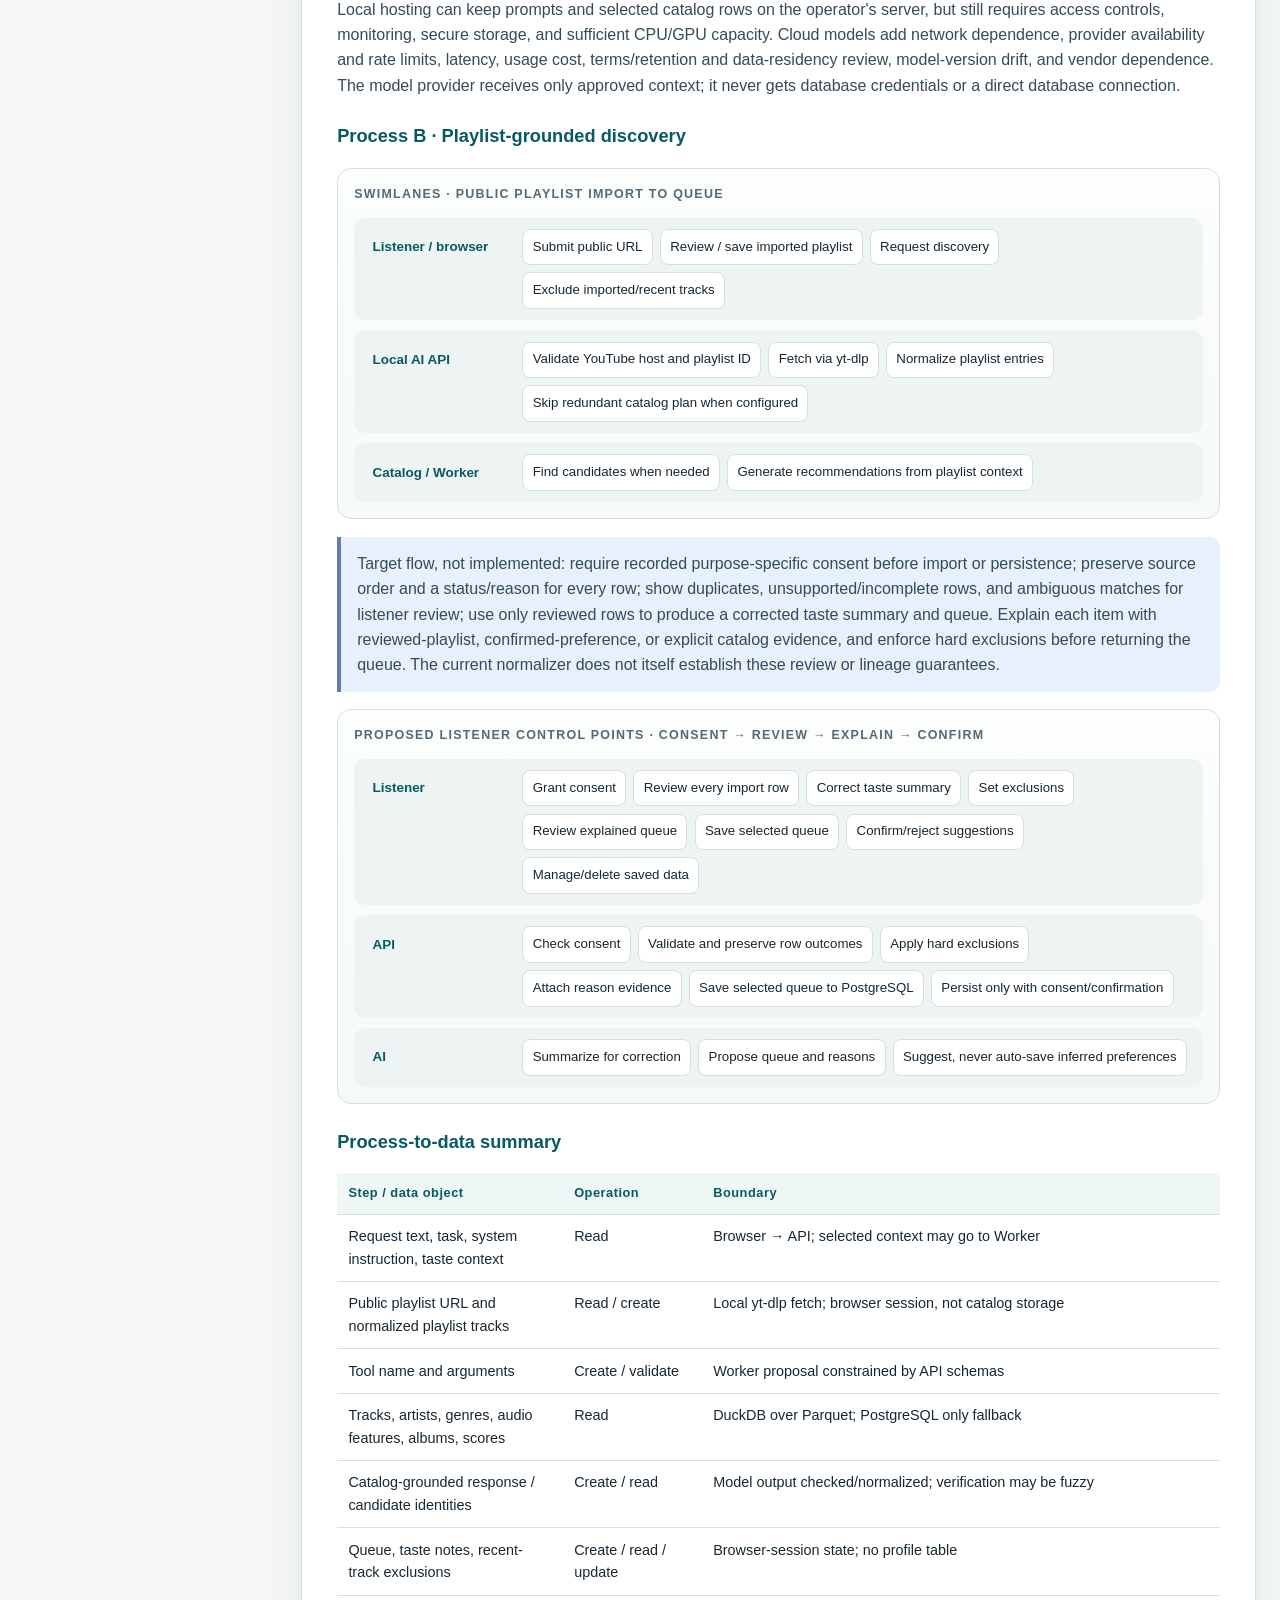
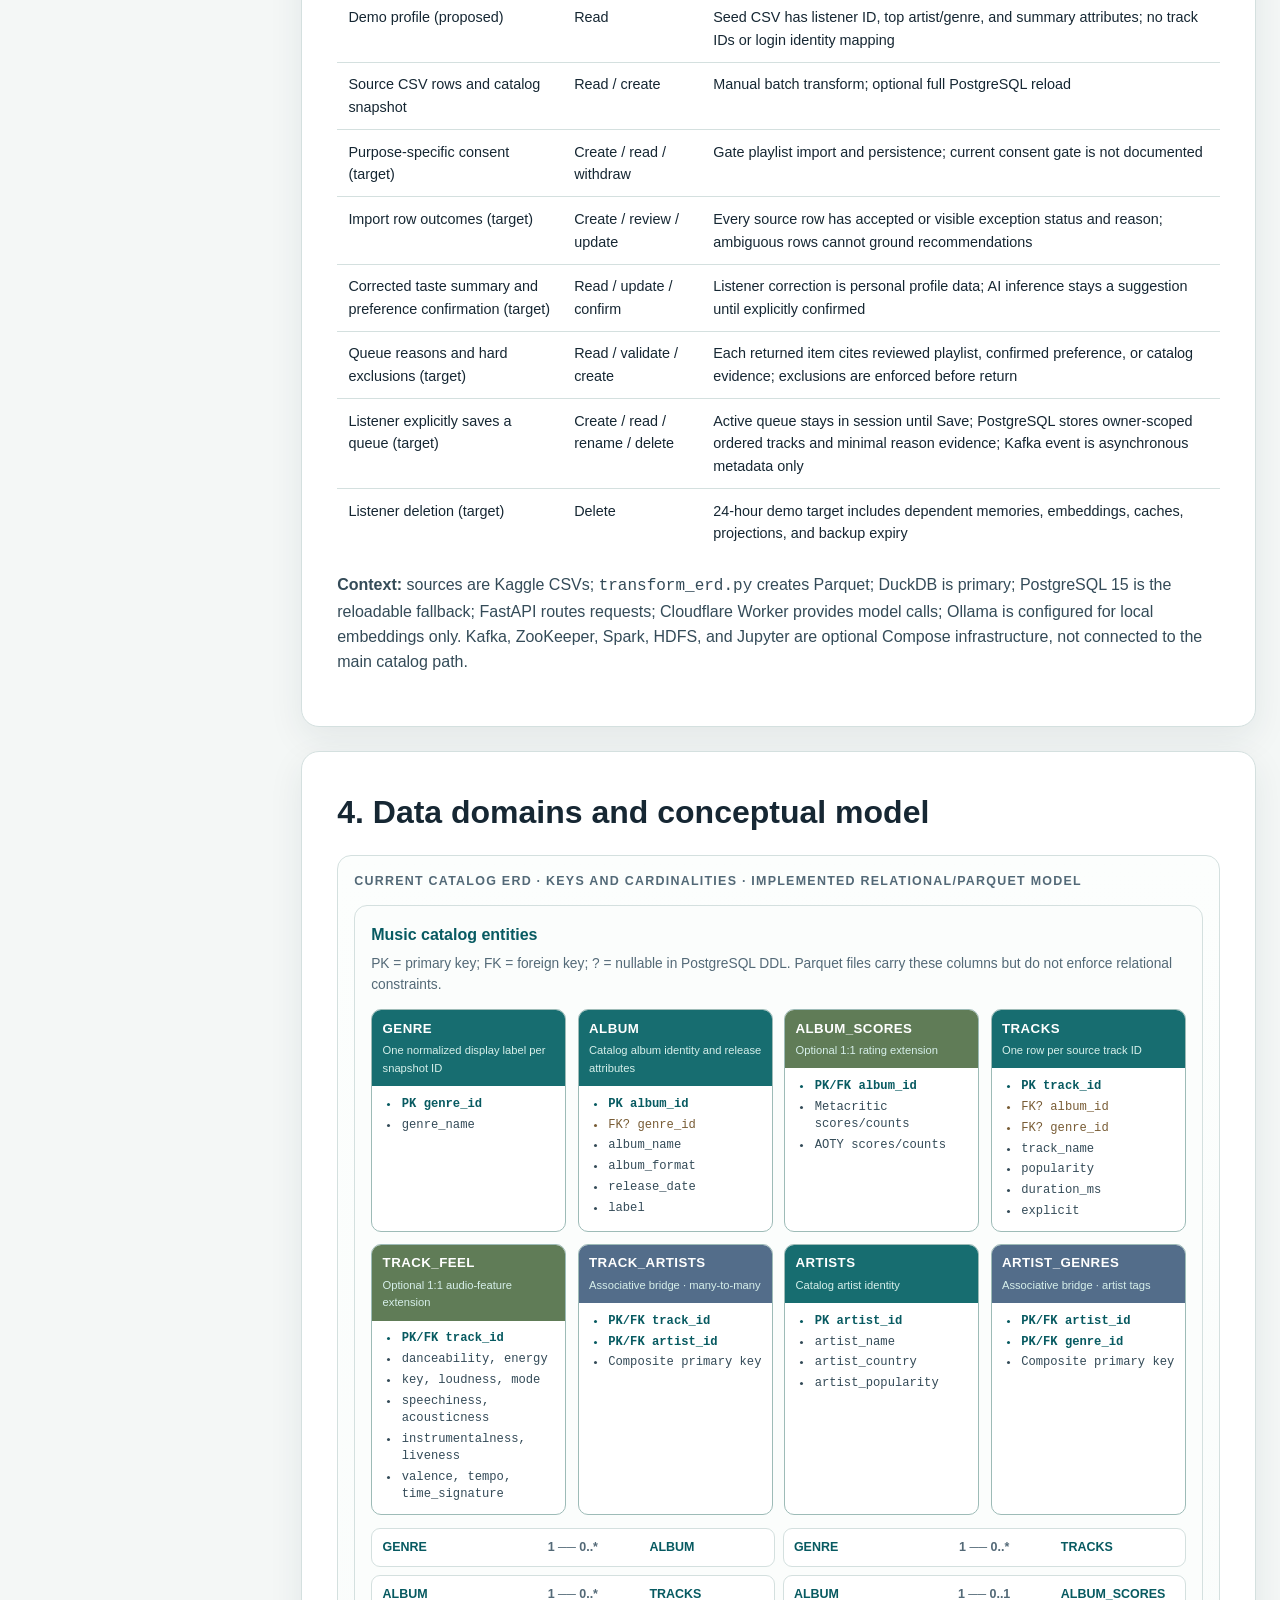
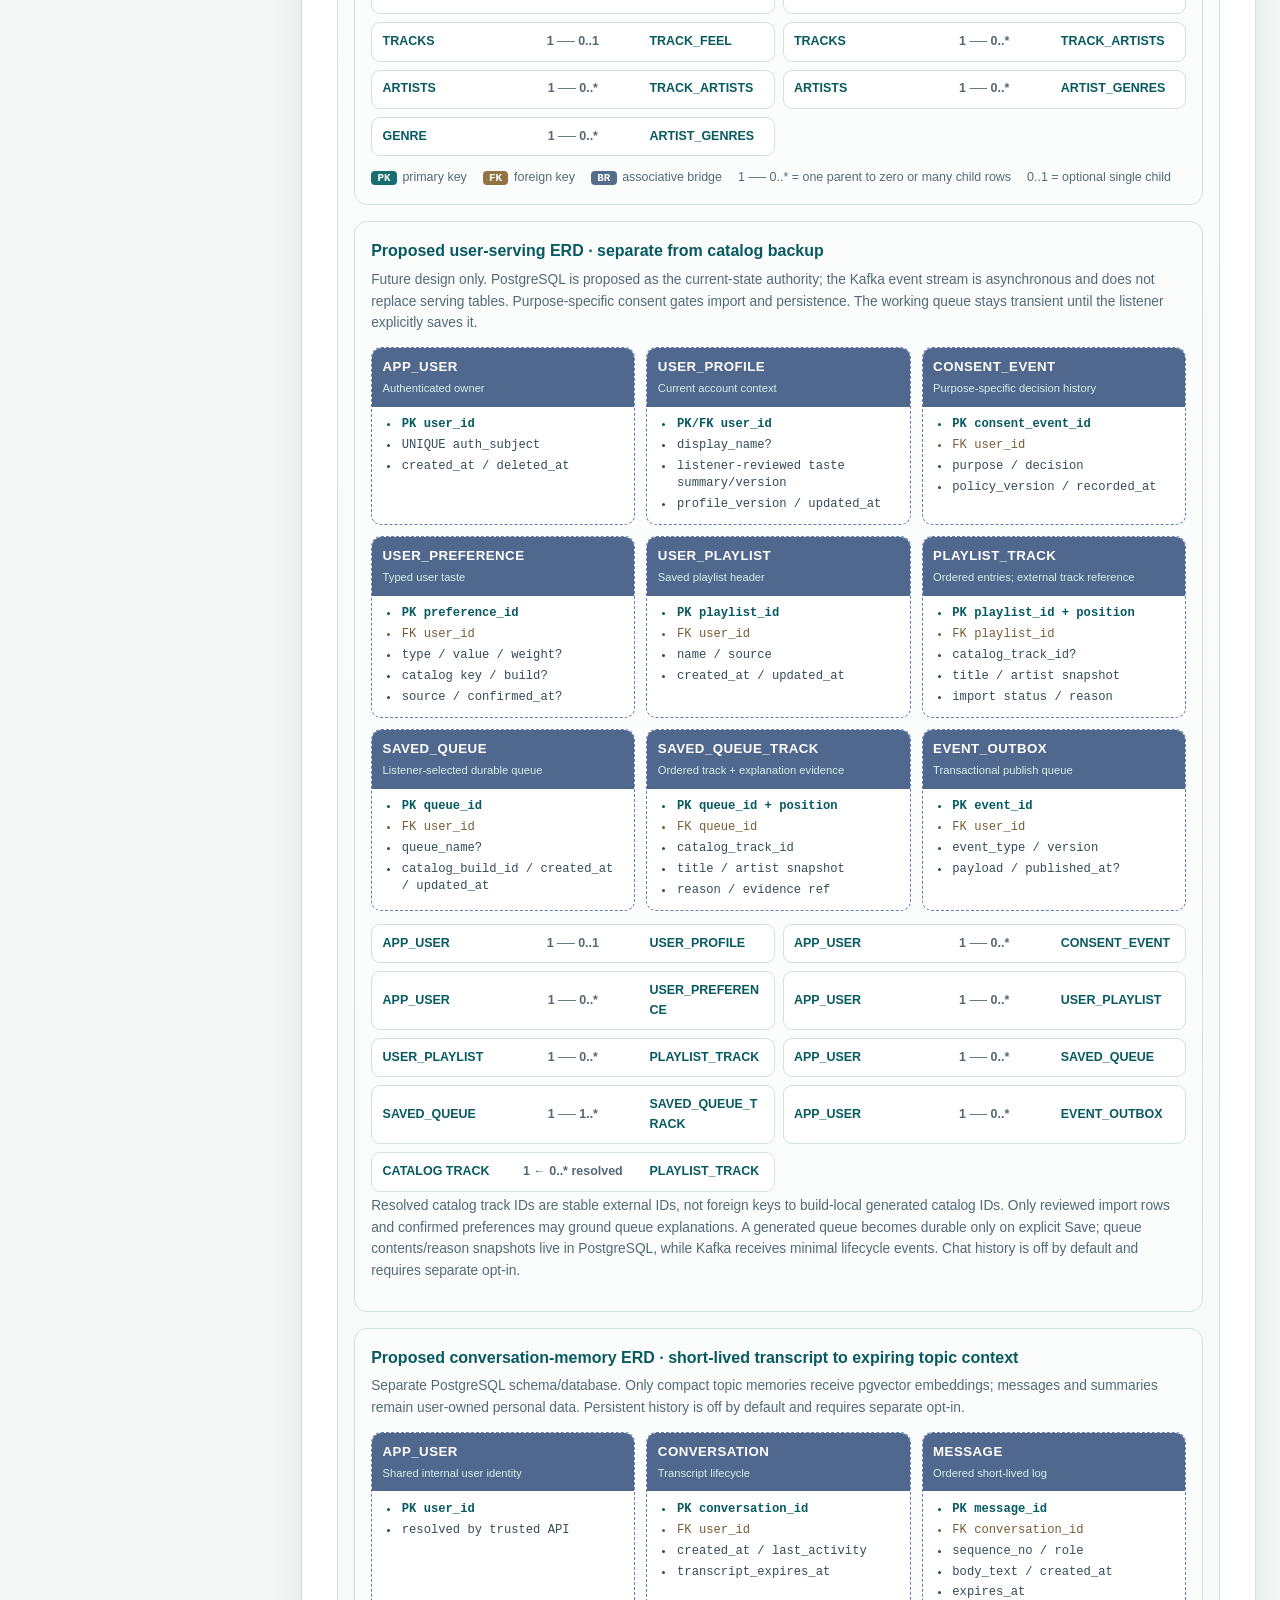
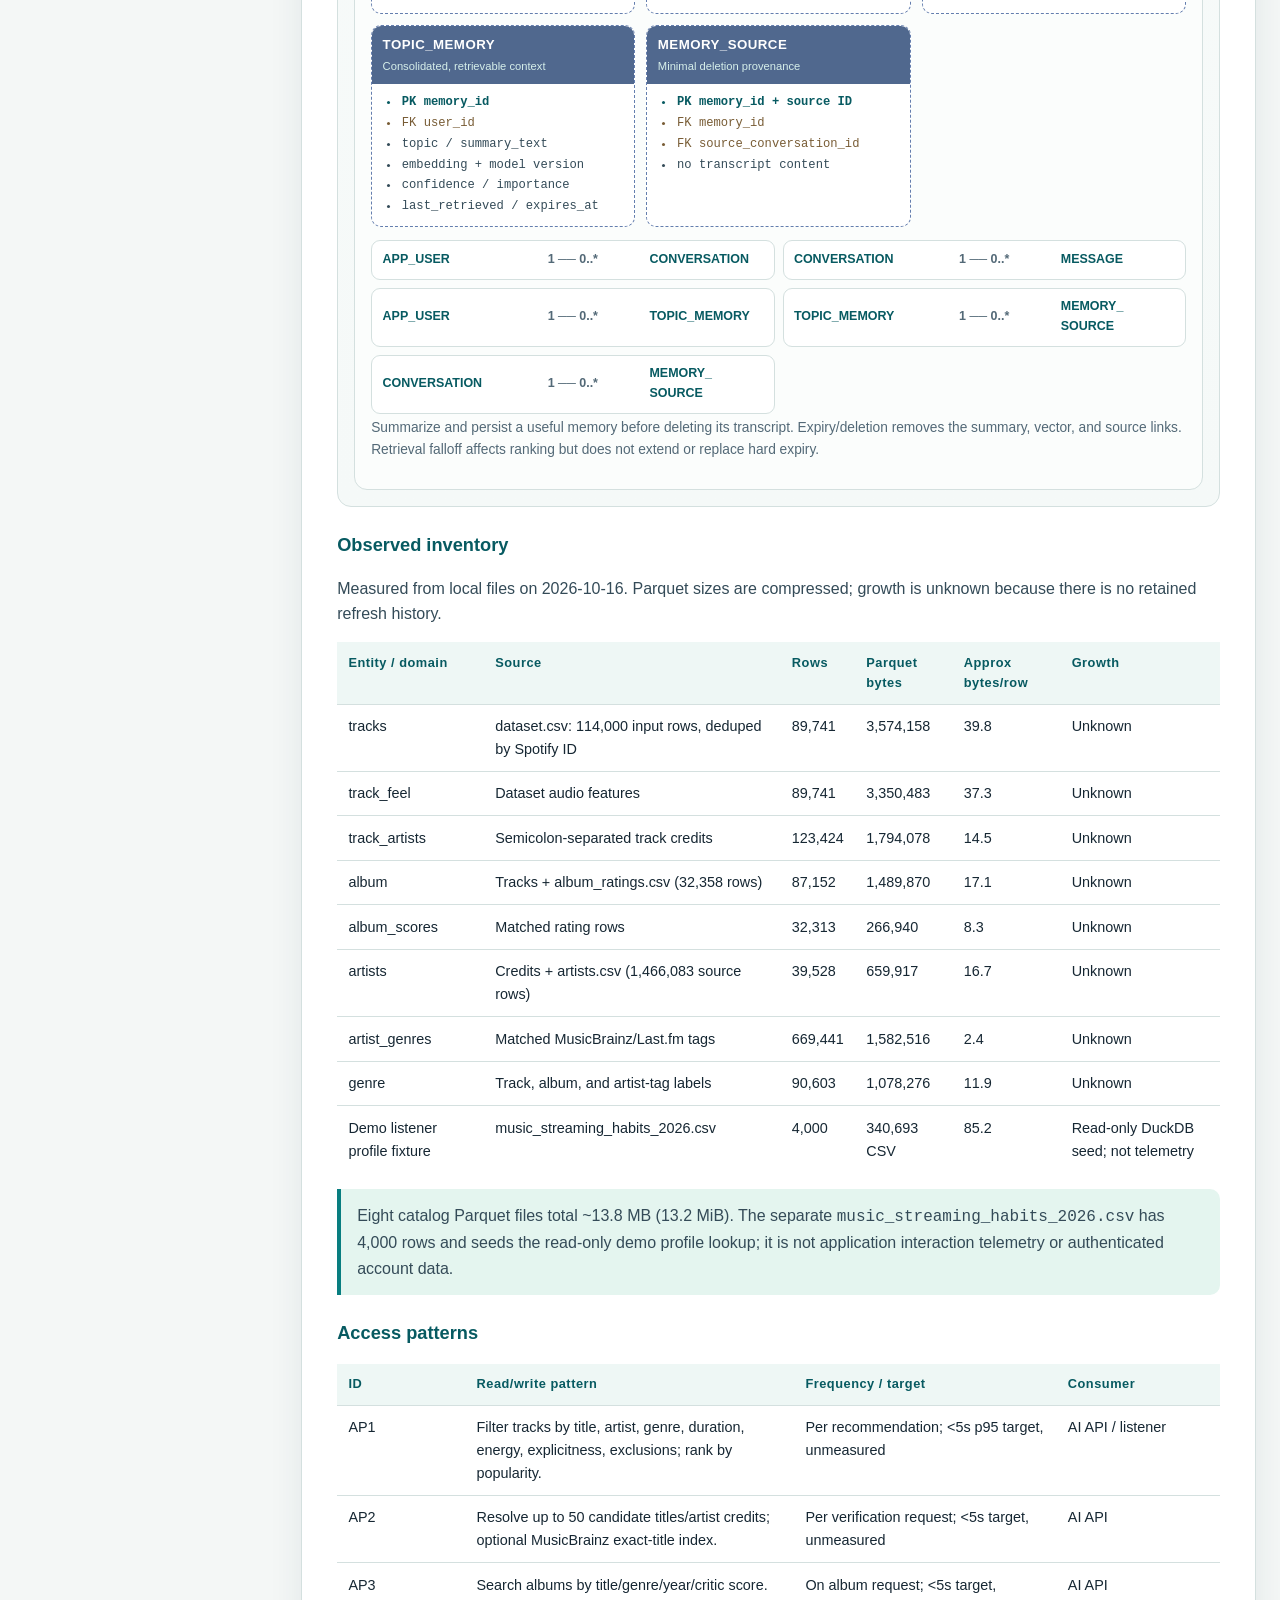
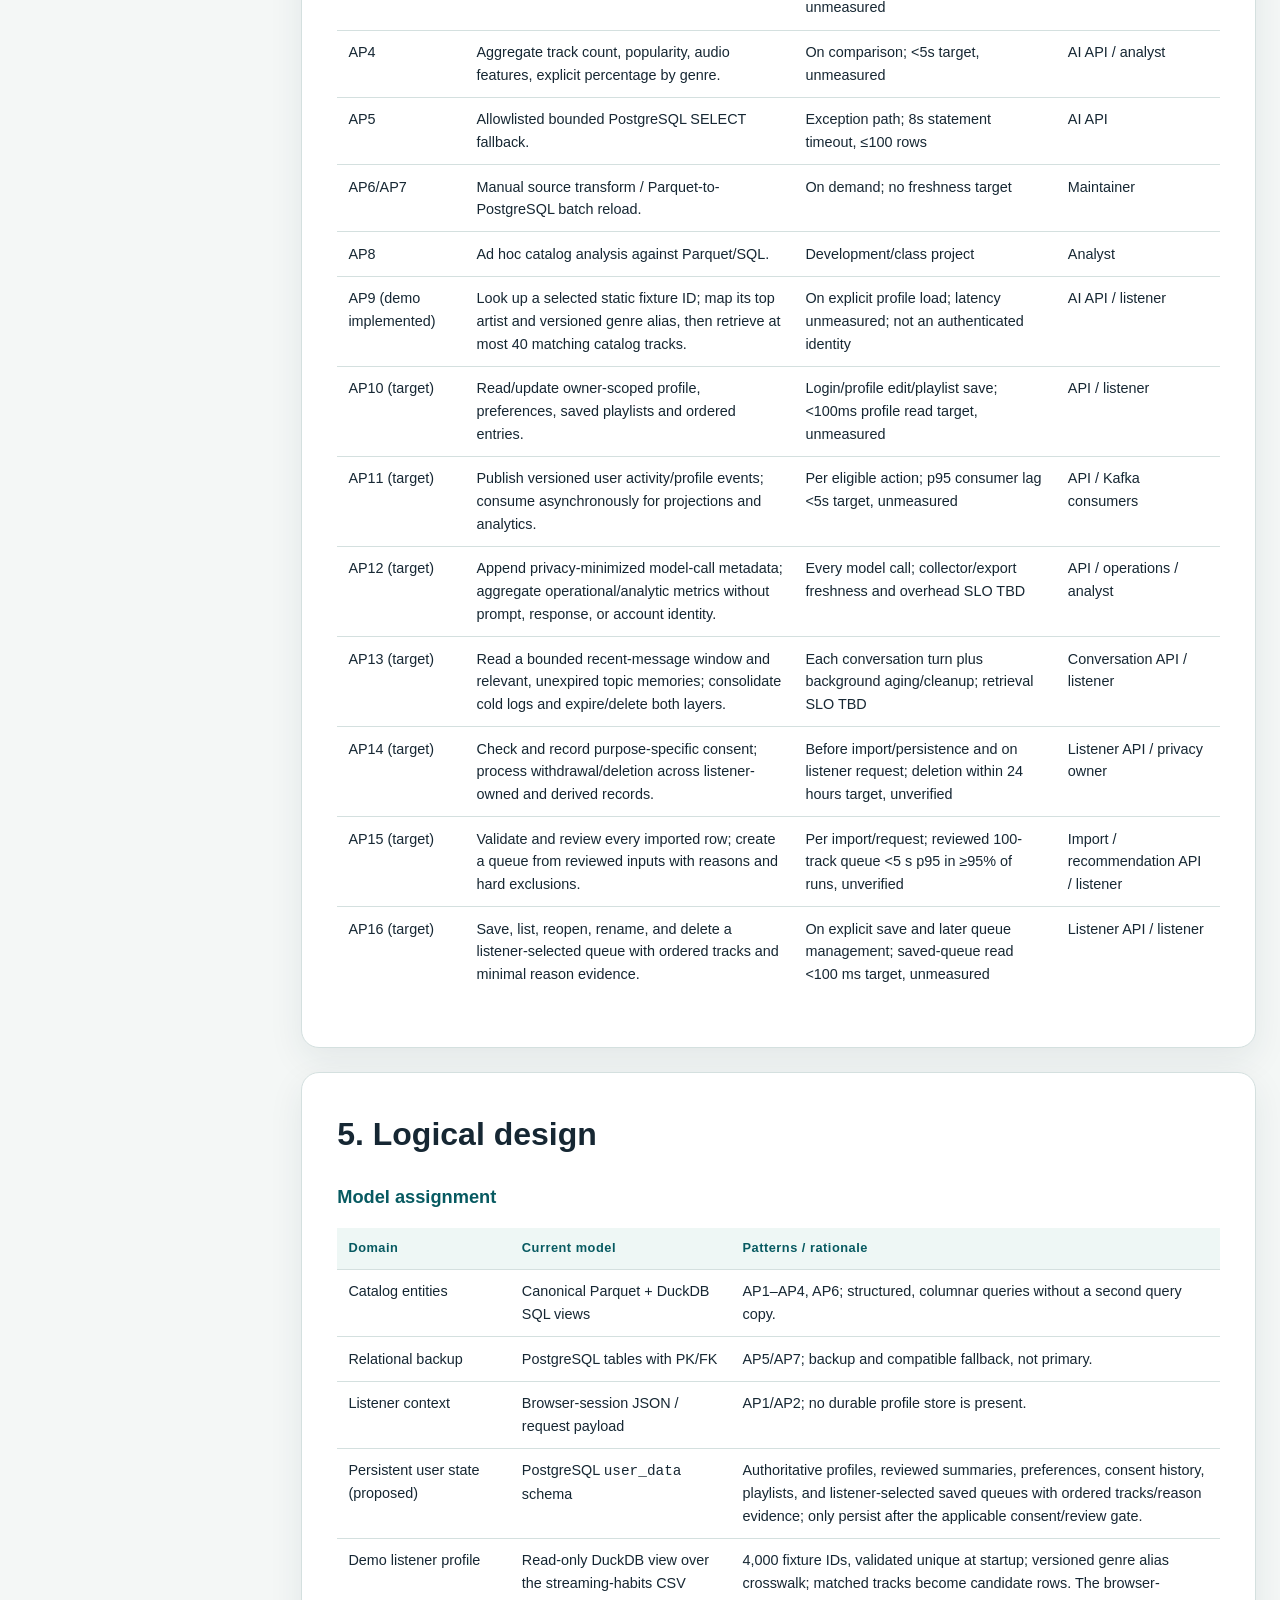
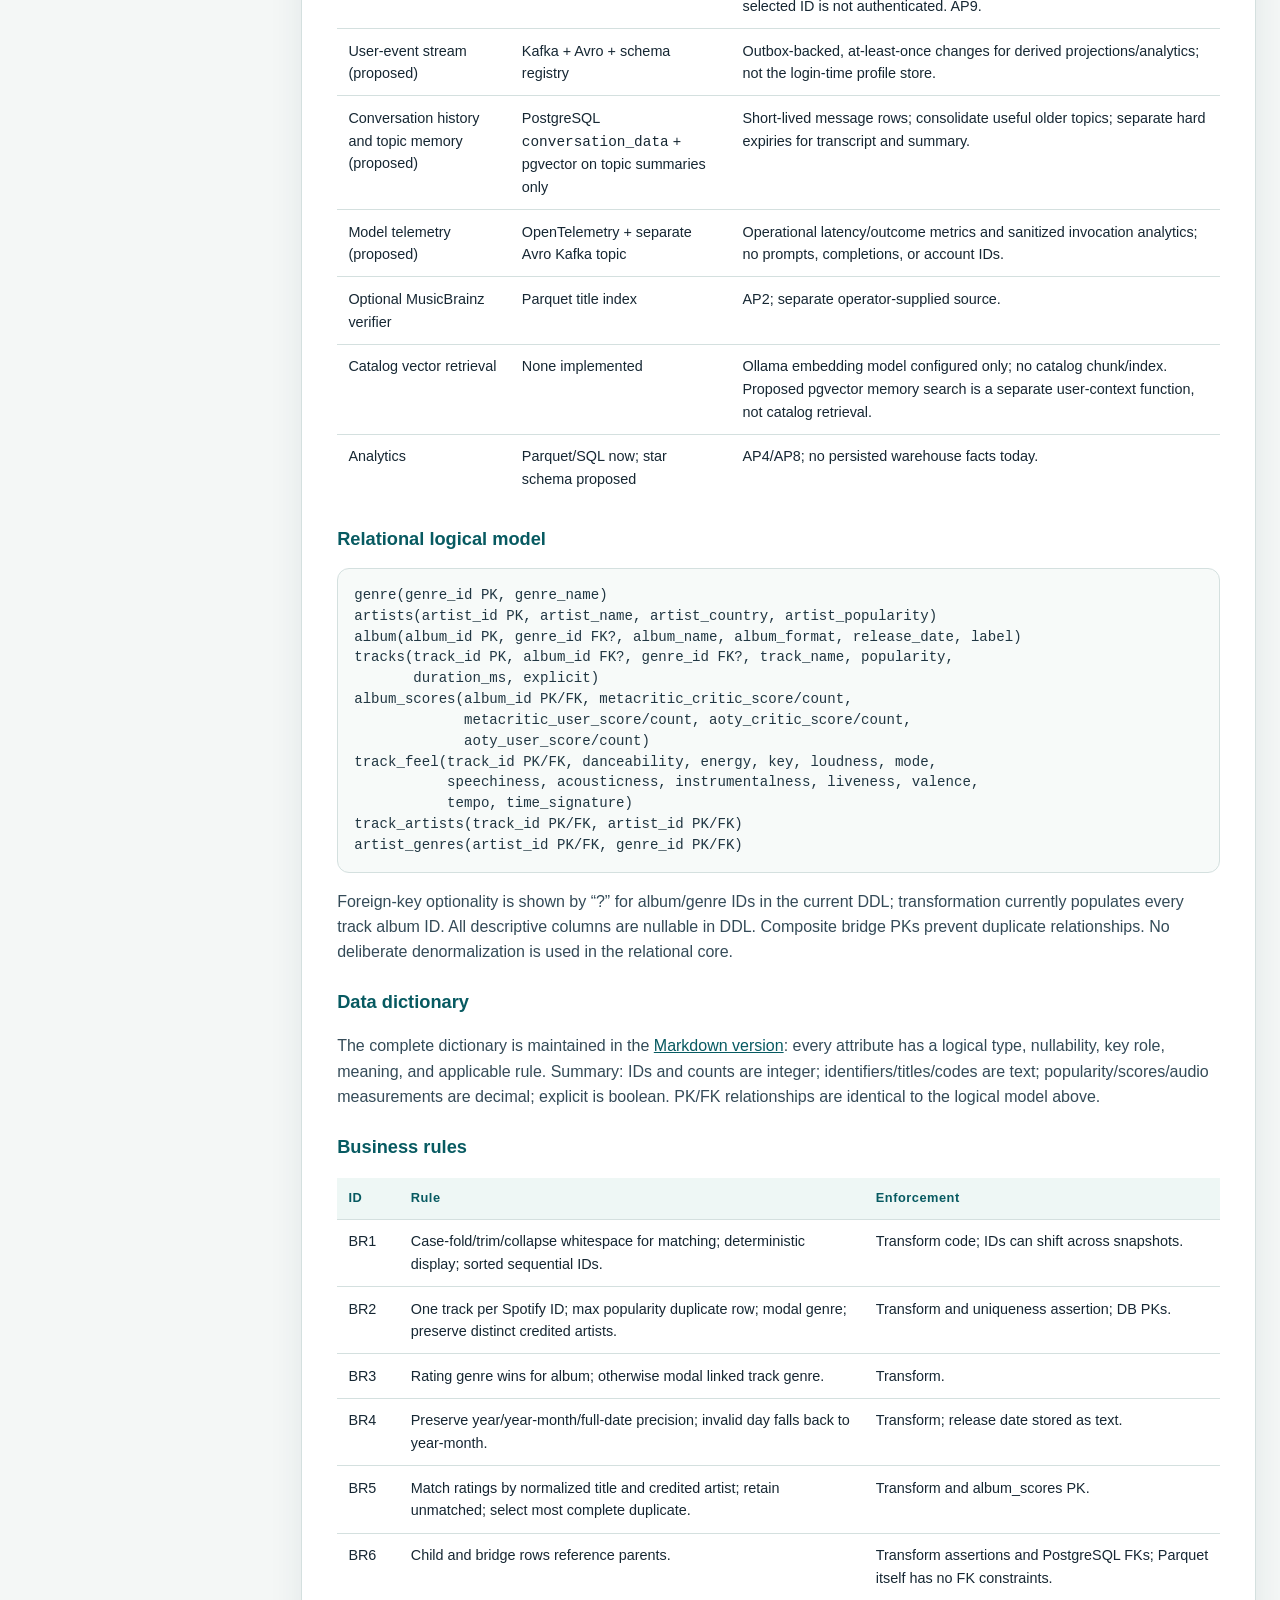
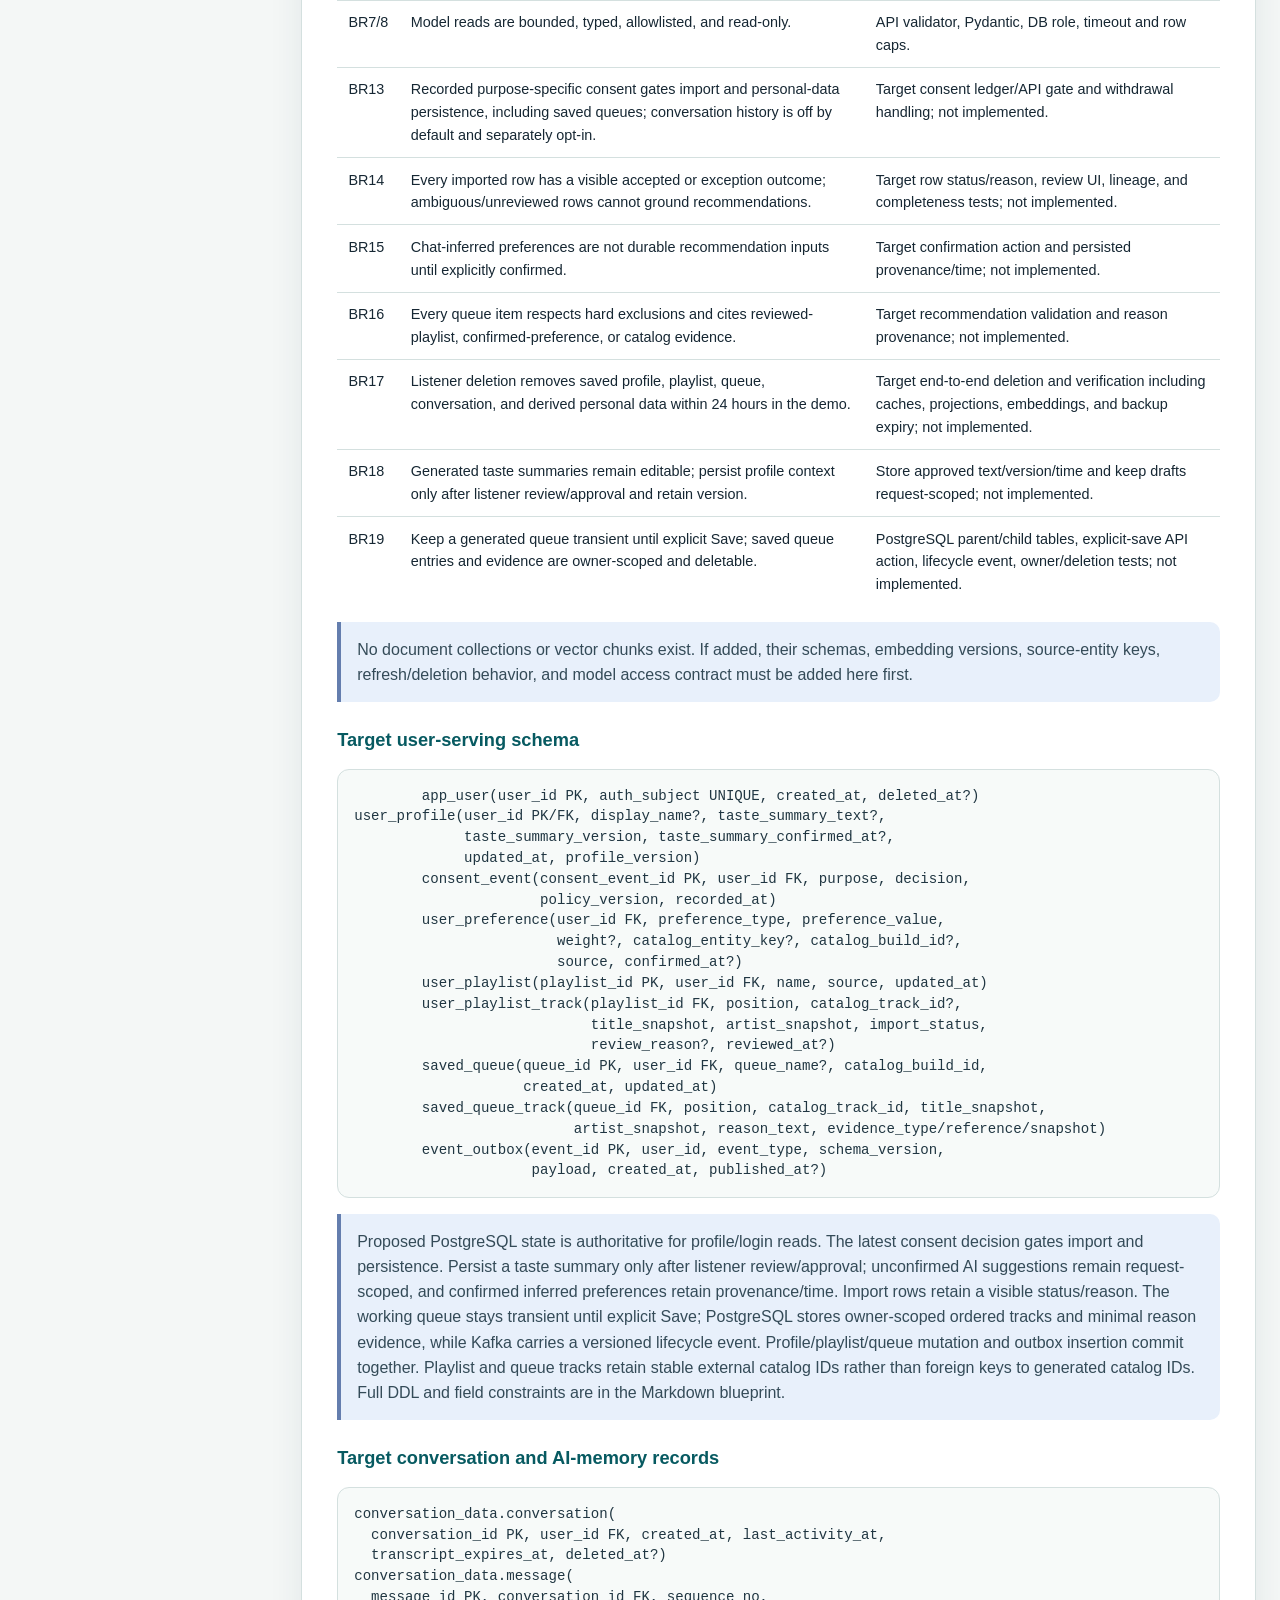
==== commit 9cd7fc4b: "Updates to user system" ====
--- a/reports/final/architecture.html
+++ b/reports/final/architecture.html
@@ -99,18 +99,6 @@
       text-decoration: none;
     }
     nav a:hover { color: var(--teal); text-decoration: underline; }
-    nav a[aria-current="location"] {
-      padding-left: .55rem;
-      border-left: 3px solid var(--teal);
-      border-radius: 0 8px 8px 0;
-      background: var(--mint);
-      color: var(--teal-dark);
-      font-weight: 800;
-      text-decoration: none;
-    }
-    .nav-current { margin: 0 0 .65rem; padding: .6rem .65rem; border-radius: 9px; background: var(--blue); color: var(--muted); font-size: .75rem; line-height: 1.35; }
-    .nav-current span { display: block; margin-bottom: .2rem; color: var(--teal-dark); font-size: .66rem; font-weight: 800; letter-spacing: .08em; text-transform: uppercase; }
-    .reading-indicator { display: none; }
     main { min-width: 0; }
     section {
       margin-bottom: 1.5rem;
@@ -313,10 +301,6 @@
       .layout { grid-template-columns: 1fr; }
       nav { position: static; max-height: none; display: grid; grid-template-columns: repeat(2, 1fr); }
       nav strong { grid-column: 1 / -1; }
-      nav .nav-current { grid-column: 1 / -1; }
-      .reading-indicator { position: sticky; top: .5rem; z-index: 10; display: block; margin: 0 0 .8rem; padding: .65rem .8rem; border: 1px solid var(--line); border-left: 4px solid var(--teal); border-radius: 10px; background: rgb(255 255 255 / 96%); box-shadow: var(--shadow); color: var(--muted); font-size: .7rem; letter-spacing: .06em; text-transform: uppercase; }
-      .reading-indicator strong { margin-left: .4rem; color: var(--teal-dark); font-size: .82rem; letter-spacing: 0; text-transform: none; }
-      section { scroll-margin-top: 4.5rem; }
       .erd-entities { grid-template-columns: repeat(2, minmax(0, 1fr)); }
       .erd-entities.proposed-grid { grid-template-columns: repeat(2, minmax(0, 1fr)); }
       .arch-flow { grid-template-columns: 1fr; }
@@ -355,21 +339,19 @@
 </head>
 <body>
   <header class="hero">
-    <p class="eyebrow">Architecture Draft · evidence snapshot 2026-10-16</p>
+    <p class="eyebrow">Living architecture blueprint · evidence snapshot 2026-10-16</p>
     <h1>Music Recommender</h1>
     <p>A code-grounded description of the current data architecture, its proof of concept, and clearly labeled next steps. Parquet is canonical, DuckDB is the primary AI catalog query path, and PostgreSQL is the relational backup/fallback.</p>
     <div class="meta">
       <span class="pill">15-section project outline</span>
       <span class="pill">Current implementation + proposed analytics</span>
       <span class="pill"><a href="./architecture.md" style="color:inherit">Detailed Markdown version</a></span>
-      <span class="pill"><a href="https://github.com/htrussell/music-recommender-database" target="_blank" rel="noopener noreferrer" style="color:inherit">View our github repo</a></span>
     </div>
   </header>
 
   <div class="layout">
     <nav aria-label="Blueprint sections">
       <strong>Navigate blueprint</strong>
-      <div class="nav-current"><span>Currently reading</span><div id="navCurrentSection">1 · Executive summary</div></div>
       <a href="#s1">1 · Executive summary</a><a href="#s2">2 · Principles</a>
       <a href="#s3">3 · Process & context</a><a href="#s4">4 · Data domains</a>
       <a href="#s5">5 · Logical design</a><a href="#s6">6 · Physical POC</a>
@@ -377,11 +359,10 @@
       <a href="#s9">9 · Metadata</a><a href="#s10">10 · Quality</a>
       <a href="#s11">11 · Governance</a><a href="#s12">12 · Security</a>
       <a href="#s13">13 · Analytics & AI</a><a href="#s14">14 · Target state</a>
-      <a href="#s15">15 · Roadmap & risks</a><a href="#resources">Implementation links</a>
+      <a href="#s15">15 · Roadmap & risks</a>
     </nav>
 
     <main>
-      <div class="reading-indicator" aria-live="polite">Currently reading<strong id="mobileCurrentSection">1 · Executive summary</strong></div>
       <section id="s1">
         <h2>1. Executive summary</h2>
         <p class="lead">The system supports music discovery from a listener's natural-language request and optional public YouTube playlist. It uses a catalog-grounded recommendation flow: the API chooses a bounded catalog operation, retrieves candidates, and supplies approved context to a language model.</p>
@@ -418,7 +399,7 @@
             <p class="arch-flow-note">PostgreSQL is a reloadable backup/fallback, not the canonical catalog source. User-profile and conversation schemas are future design and must be isolated from the destructive catalog loader.</p>
           </div>
         </div>
-        <p><strong>Snapshot size:</strong> 89,741 tracks, 87,152 albums, 39,528 artists, 90,603 genre labels; eight Parquet files total about 13.8 MB compressed. Playlist, profile, and conversation context remain session/request data today; there are no durable chat logs or long-term memories. The separate 4,000-row streaming-habits CSV is a candidate demo-profile seed, not authenticated users or event history. Ollama and <code>nomic-embed-text:v1.5</code> are configured, but no vector index or embedding retrieval is implemented.</p>
+        <p><strong>Snapshot size:</strong> 89,741 tracks, 87,152 albums, 39,528 artists, 90,603 genre labels; eight Parquet files total about 13.8 MB compressed. Playlist, selected demo profile, and conversation context remain session/request data today; there are no durable chat logs or long-term memories. The 4,000-row streaming-habits CSV is loaded as a static demo-profile fixture, not authenticated users or event history. Ollama and <code>nomic-embed-text:v1.5</code> are configured, but no vector index or embedding retrieval is implemented.</p>
         <div class="table-wrap"><table>
           <thead><tr><th>Criterion</th><th>Target</th><th>Status</th></tr></thead>
           <tbody>
@@ -438,7 +419,7 @@
           </tbody>
         </table></div>
         <p class="warning">Latency figures are not claimed. The primary DuckDB query path has not been benchmarked to a service-level target; the PostgreSQL fallback has an 8-second statement timeout.</p>
-        <p><strong>Scope:</strong> catalog discovery, playlist import context, static catalog ETL, DuckDB query serving, PostgreSQL backup/fallback, and proposed consent-led import/review, persistent profiles and explicitly saved queues, Kafka/Avro user events, short-lived conversation records, expiring pgvector-backed topic memories, privacy-minimized model telemetry, and analytic projections. The active queue remains session memory until explicit Save; PostgreSQL stores saved queue state and Kafka carries only asynchronous lifecycle events. Persistent chat history is off by default and requires separate opt-in. None of the proposed user/context/event/telemetry infrastructure is implemented. The streaming-habits CSV is a possible seed for demo profiles, but is not integrated yet.</p>
+        <p><strong>Scope:</strong> catalog discovery, playlist import context, static catalog ETL, DuckDB query serving, a read-only streaming-habits demo-profile lookup, PostgreSQL backup/fallback, and proposed consent-led import/review, persistent profiles and explicitly saved queues, Kafka/Avro user events, short-lived conversation records, expiring pgvector-backed topic memories, privacy-minimized model telemetry, and analytic projections. The active queue remains session memory until explicit Save; PostgreSQL stores saved queue state and Kafka carries only asynchronous lifecycle events. Persistent chat history is off by default and requires separate opt-in. Durable user/context/event/telemetry infrastructure remains proposed; the demo profile is an opt-in static fixture, not an authenticated or persistent account.</p>
         <p class="note">The current demo imports public YouTube playlists with <code>yt-dlp</code> and accepts normalized playlist JSON. The guide's import-method decision concerns the future product and remains open. Generated queues are transient today; the target lets the listener explicitly save a chosen queue in PostgreSQL. Queue inputs are imported playlist context and stated/confirmed profile data, not presumed live playback events.</p>
       </section>
 
@@ -683,10 +664,10 @@
             <tr><td>artists</td><td>Credits + artists.csv (1,466,083 source rows)</td><td>39,528</td><td>659,917</td><td>16.7</td><td>Unknown</td></tr>
             <tr><td>artist_genres</td><td>Matched MusicBrainz/Last.fm tags</td><td>669,441</td><td>1,582,516</td><td>2.4</td><td>Unknown</td></tr>
             <tr><td>genre</td><td>Track, album, and artist-tag labels</td><td>90,603</td><td>1,078,276</td><td>11.9</td><td>Unknown</td></tr>
-            <tr><td>Demo listener profile (proposed)</td><td>music_streaming_habits_2026.csv</td><td>4,000</td><td>340,693 CSV</td><td>85.2</td><td>Static seed</td></tr>
+            <tr><td>Demo listener profile fixture</td><td>music_streaming_habits_2026.csv</td><td>4,000</td><td>340,693 CSV</td><td>85.2</td><td>Read-only DuckDB seed; not telemetry</td></tr>
           </tbody>
         </table></div>
-        <p class="note">Eight catalog Parquet files total ~13.8 MB (13.2 MiB). The separate <code>music_streaming_habits_2026.csv</code> has 4,000 rows and may seed demo profiles; it is not application interaction telemetry.</p>
+        <p class="note">Eight catalog Parquet files total ~13.8 MB (13.2 MiB). The separate <code>music_streaming_habits_2026.csv</code> has 4,000 rows and seeds the read-only demo profile lookup; it is not application interaction telemetry or authenticated account data.</p>
         <h3>Access patterns</h3>
         <div class="table-wrap"><table>
           <thead><tr><th>ID</th><th>Read/write pattern</th><th>Frequency / target</th><th>Consumer</th></tr></thead>
@@ -698,7 +679,7 @@
             <tr><td>AP5</td><td>Allowlisted bounded PostgreSQL SELECT fallback.</td><td>Exception path; 8s statement timeout, ≤100 rows</td><td>AI API</td></tr>
             <tr><td>AP6/AP7</td><td>Manual source transform / Parquet-to-PostgreSQL batch reload.</td><td>On demand; no freshness target</td><td>Maintainer</td></tr>
             <tr><td>AP8</td><td>Ad hoc catalog analysis against Parquet/SQL.</td><td>Development/class project</td><td>Analyst</td></tr>
-            <tr><td>AP9 (proposed)</td><td>Resolve a demo profile by verified identity; use top artist and curated genre aliases to retrieve catalog tracks.</td><td>Each demo login/request; &lt;100ms profile read and &lt;5s total target, unmeasured</td><td>AI API / listener</td></tr>
+            <tr><td>AP9 (demo implemented)</td><td>Look up a selected static fixture ID; map its top artist and versioned genre alias, then retrieve at most 40 matching catalog tracks.</td><td>On explicit profile load; latency unmeasured; not an authenticated identity</td><td>AI API / listener</td></tr>
             <tr><td>AP10 (target)</td><td>Read/update owner-scoped profile, preferences, saved playlists and ordered entries.</td><td>Login/profile edit/playlist save; &lt;100ms profile read target, unmeasured</td><td>API / listener</td></tr>
             <tr><td>AP11 (target)</td><td>Publish versioned user activity/profile events; consume asynchronously for projections and analytics.</td><td>Per eligible action; p95 consumer lag &lt;5s target, unmeasured</td><td>API / Kafka consumers</td></tr>
             <tr><td>AP12 (target)</td><td>Append privacy-minimized model-call metadata; aggregate operational/analytic metrics without prompt, response, or account identity.</td><td>Every model call; collector/export freshness and overhead SLO TBD</td><td>API / operations / analyst</td></tr>
@@ -720,7 +701,7 @@
             <tr><td>Relational backup</td><td>PostgreSQL tables with PK/FK</td><td>AP5/AP7; backup and compatible fallback, not primary.</td></tr>
             <tr><td>Listener context</td><td>Browser-session JSON / request payload</td><td>AP1/AP2; no durable profile store is present.</td></tr>
             <tr><td>Persistent user state (proposed)</td><td>PostgreSQL <code>user_data</code> schema</td><td>Authoritative profiles, reviewed summaries, preferences, consent history, playlists, and listener-selected saved queues with ordered tracks/reason evidence; only persist after the applicable consent/review gate.</td></tr>
-            <tr><td>Demo listener profile (proposed)</td><td>Seeded profile/preference rows in PostgreSQL</td><td>4,000 unique sample IDs and summary preferences; identity mapping and genre crosswalk required; no current integration. AP9.</td></tr>
+            <tr><td>Demo listener profile</td><td>Read-only DuckDB view over the streaming-habits CSV</td><td>4,000 fixture IDs, validated unique at startup; versioned genre alias crosswalk; matched tracks become candidate rows. The browser-selected ID is not authenticated. AP9.</td></tr>
             <tr><td>User-event stream (proposed)</td><td>Kafka + Avro + schema registry</td><td>Outbox-backed, at-least-once changes for derived projections/analytics; not the login-time profile store.</td></tr>
             <tr><td>Conversation history and topic memory (proposed)</td><td>PostgreSQL <code>conversation_data</code> + pgvector on topic summaries only</td><td>Short-lived message rows; consolidate useful older topics; separate hard expiries for transcript and summary.</td></tr>
             <tr><td>Model telemetry (proposed)</td><td>OpenTelemetry + separate Avro Kafka topic</td><td>Operational latency/outcome metrics and sanitized invocation analytics; no prompts, completions, or account IDs.</td></tr>
@@ -849,18 +830,18 @@
             <span class="arrow"> · · · optional · · · </span><div class="node"><b>MusicBrainz DB</b><small>Operator supplied → optional recording Parquet</small></div>
           </div>
         </div>
-        <p>Catalog pipeline is batch ETL and manual/on-demand. No Kafka consumer, CDC, schedule, or vector embedding builder is wired to it. Kafka/Avro and the profile flow below are proposals, not implemented components. The separate streaming-habits CSV is not currently loaded, but is a candidate profile seed for the demo.</p>
-        <div class="diagram">
-          <p class="diagram-label">Proposed demo profile path · static seed, no Kafka required</p>
+        <p>Catalog pipeline is batch ETL and manual/on-demand. No Kafka consumer, CDC, schedule, or vector embedding builder is wired to it. Kafka/Avro and durable user-profile storage are proposals. The local demo does load the separate streaming-habits CSV into a read-only DuckDB view; the file remains outside catalog ETL and is not treated as playback-event history.</p>
+        <div class="diagram">
+          <p class="diagram-label">Implemented demo profile path · static seed, no Kafka required</p>
           <div class="flow">
             <div class="node"><b>Streaming-habits CSV</b><small>4,000 sample profiles; one top artist/genre</small></div><span class="arrow">→</span>
-            <div class="node"><b>Validate identity + crosswalk</b><small>Unique artist match; curated, versioned genre aliases</small></div><span class="arrow">→</span>
+            <div class="node"><b>Validate fixture ID + crosswalk</b><small>Unique artist match; version-1 curated genre aliases; surface unmatched/ambiguous labels</small></div><span class="arrow">→</span>
             <div class="node primary"><b>DuckDB seed view or profile table</b><small>Lookup by verified demo identity</small></div><span class="arrow">→</span>
             <div class="node"><b>Catalog join</b><small>artist → track_artists → tracks; genre → tracks</small></div>
           </div>
         </div>
-        <p>DuckDB can join loaded CSV/Parquet relations with catalog Parquet views; the relation need not be in one file or database. For read-only demo profiles, a DuckDB-loaded view is simplest. For editable persistent profiles, add PostgreSQL serving tables and let the API fetch only the authenticated user's fields. Keep profile tables outside the model-generated fallback allowlist.</p>
-        <p>For this 4,000-row static seed, DuckDB does not need a separate index; filtering the profile relation is enough. If profiles become persistent PostgreSQL rows, key them to the authenticated identity and use a primary key for fast lookup. The real join issue is identity quality: the 14 artist labels map uniquely after normalization, but genre labels collide across catalog IDs and some do not directly match track genres. Use a curated, versioned <code>profile_genre_alias(source_label, genre_id, mapping_version)</code> crosswalk; map to one or more deliberate genre IDs, then join through <code>tracks.genre_id</code> and/or <code>artist_genres</code> → <code>track_artists</code> → <code>tracks</code>. A top-artist preference joins through <code>track_artists</code> directly. Do not treat a CSV label as a foreign key.</p>
+        <p>The implemented read-only profile endpoint reads the static CSV view in DuckDB and returns one fixture row plus at most 40 catalog matches. It normalizes top-artist names and requires a unique artist match. Its version-1 genre crosswalk maps each of the 12 sample labels to one deliberate canonical genre name; the service checks that target against the active catalog snapshot and reports unmatched/ambiguous mappings. Artist matches join through <code>track_artists</code>; genre matches use <code>tracks.genre_id</code>. The matched rows become demo candidates, while top artist, top genre, and top mood are soft signals in recommendation/chat context. Other profile attributes are shown locally and are not sent to the model. The browser-selected ID is only a fixture selector, not authentication; production must bind a profile to a trusted principal and use owner-scoped persistent storage. Profile lookup is a named API route and is outside the model-generated SQL fallback allowlist.</p>
+        <p>For this 4,000-row static seed, DuckDB does not need a separate index; filtering the profile view is enough. If profiles become persistent PostgreSQL rows, key them to the authenticated identity and use a primary key for fast lookup. Do not treat a CSV label or a transform-generated integer ID as a stable cross-store foreign key.</p>
         <div class="diagram">
           <p class="diagram-label">Target user profile and event flow · not implemented</p>
           <div class="flow">
@@ -1055,7 +1036,7 @@
         <p><strong>Accepted today:</strong> manual/eventual consistency, static catalog, no durable personalization, external model dependency, no vector retrieval despite configured embedding model, and no HA claim.</p>
       </section>
 
-      <section id="resources">
+      <section>
         <h2>Implementation and evidence links</h2>
         <ul>
           <li><a href="./architecture.md">Detailed Markdown blueprint</a></li>
@@ -1071,47 +1052,5 @@
     </main>
   </div>
   <footer>Living document · update this blueprint alongside material architecture changes and preserve an evidence date for measured counts or performance.</footer>
-  <script>
-    const blueprintSections = Array.from(document.querySelectorAll("main > section"));
-    const blueprintLinks = Array.from(document.querySelectorAll('nav[aria-label="Blueprint sections"] a[href^="#"]'));
-    const navCurrentSection = document.getElementById("navCurrentSection");
-    const mobileCurrentSection = document.getElementById("mobileCurrentSection");
-    let sectionUpdatePending = false;
-
-    function updateCurrentSection() {
-      sectionUpdatePending = false;
-      const atPageEnd = window.scrollY + window.innerHeight >= document.documentElement.scrollHeight - 4;
-      const marker = window.innerHeight * 0.32;
-      let current = blueprintSections[0];
-      if (atPageEnd) {
-        current = blueprintSections[blueprintSections.length - 1];
-      } else {
-        for (const section of blueprintSections) {
-          if (section.getBoundingClientRect().top <= marker) current = section;
-          else break;
-        }
-      }
-
-      const currentLink = blueprintLinks.find(link => link.getAttribute("href") === `#${current.id}`);
-      const label = currentLink ? currentLink.textContent.trim() : current.querySelector("h2")?.textContent.trim() || current.id;
-      blueprintLinks.forEach(link => {
-        if (link === currentLink) link.setAttribute("aria-current", "location");
-        else link.removeAttribute("aria-current");
-      });
-      navCurrentSection.textContent = label;
-      mobileCurrentSection.textContent = label;
-    }
-
-    function scheduleSectionUpdate() {
-      if (sectionUpdatePending) return;
-      sectionUpdatePending = true;
-      window.requestAnimationFrame(updateCurrentSection);
-    }
-
-    window.addEventListener("scroll", scheduleSectionUpdate, { passive: true });
-    window.addEventListener("resize", scheduleSectionUpdate);
-    window.addEventListener("hashchange", scheduleSectionUpdate);
-    updateCurrentSection();
-  </script>
 </body>
 </html>
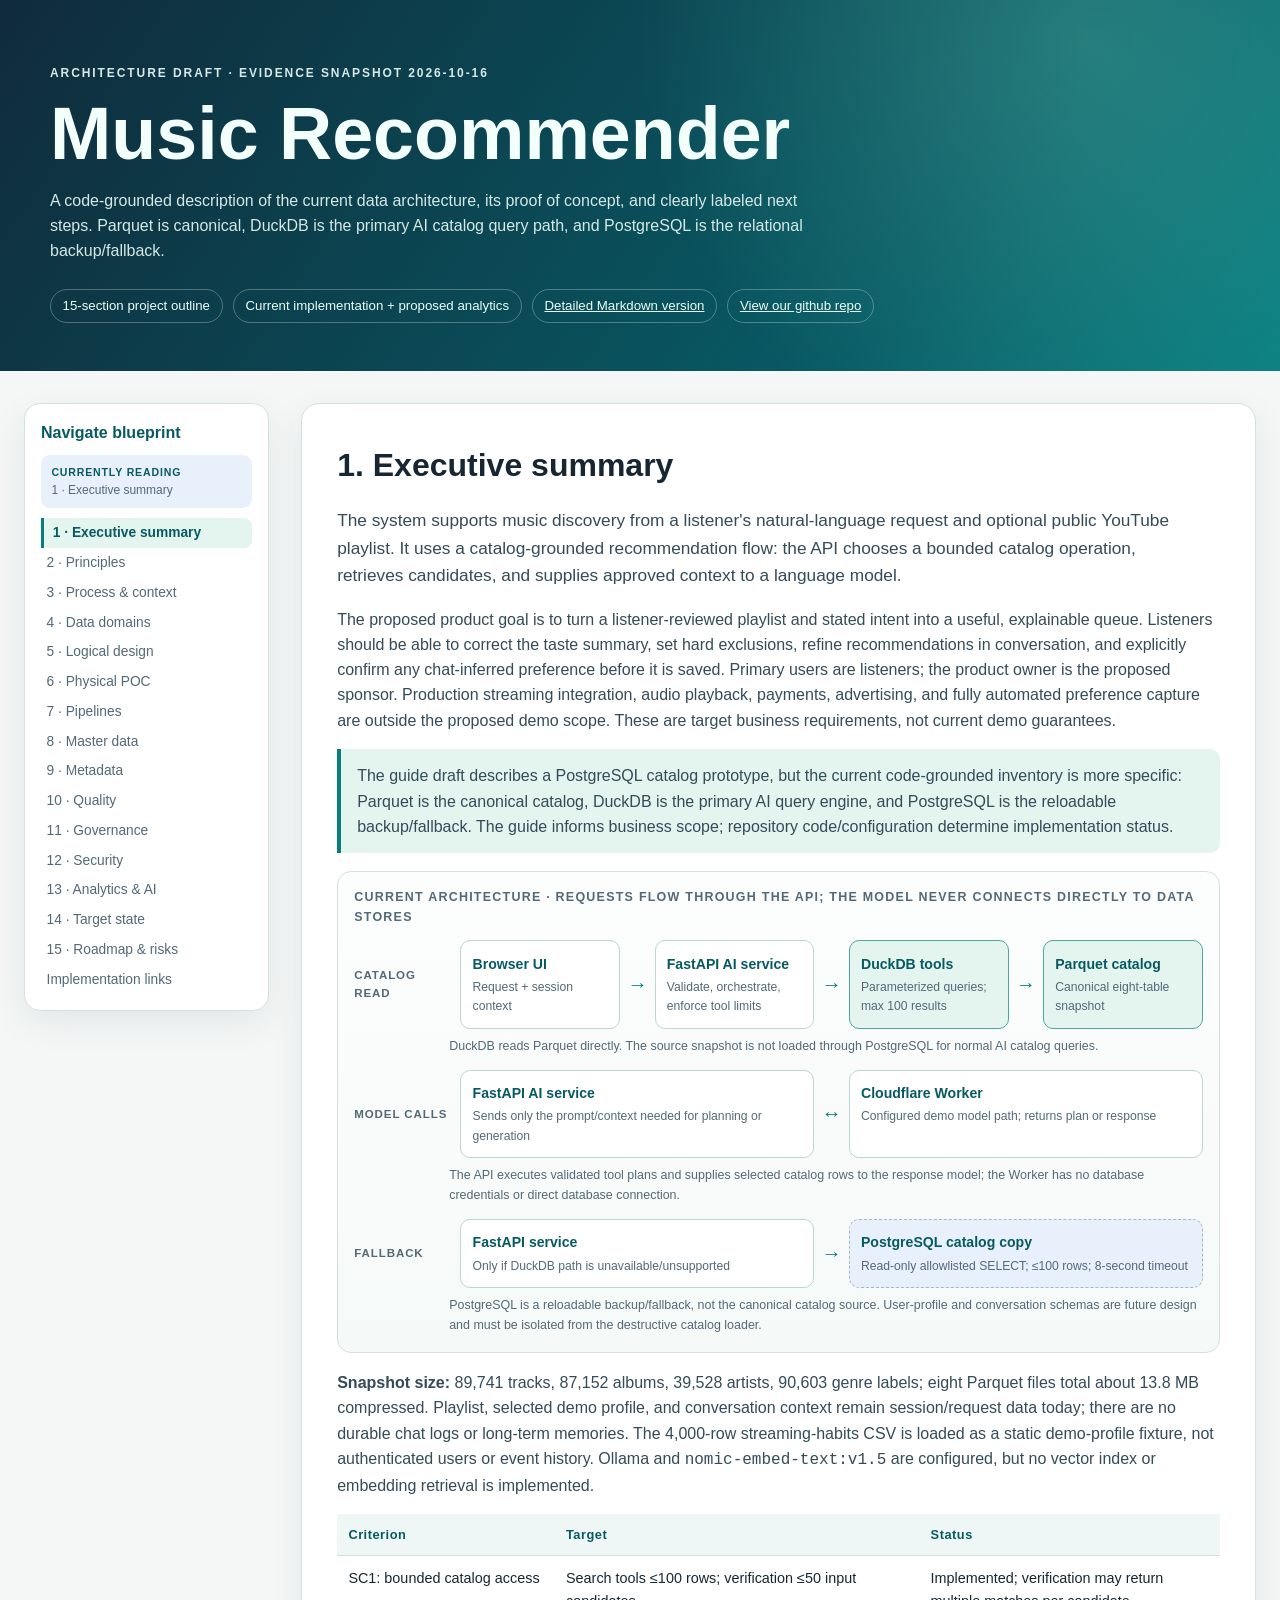
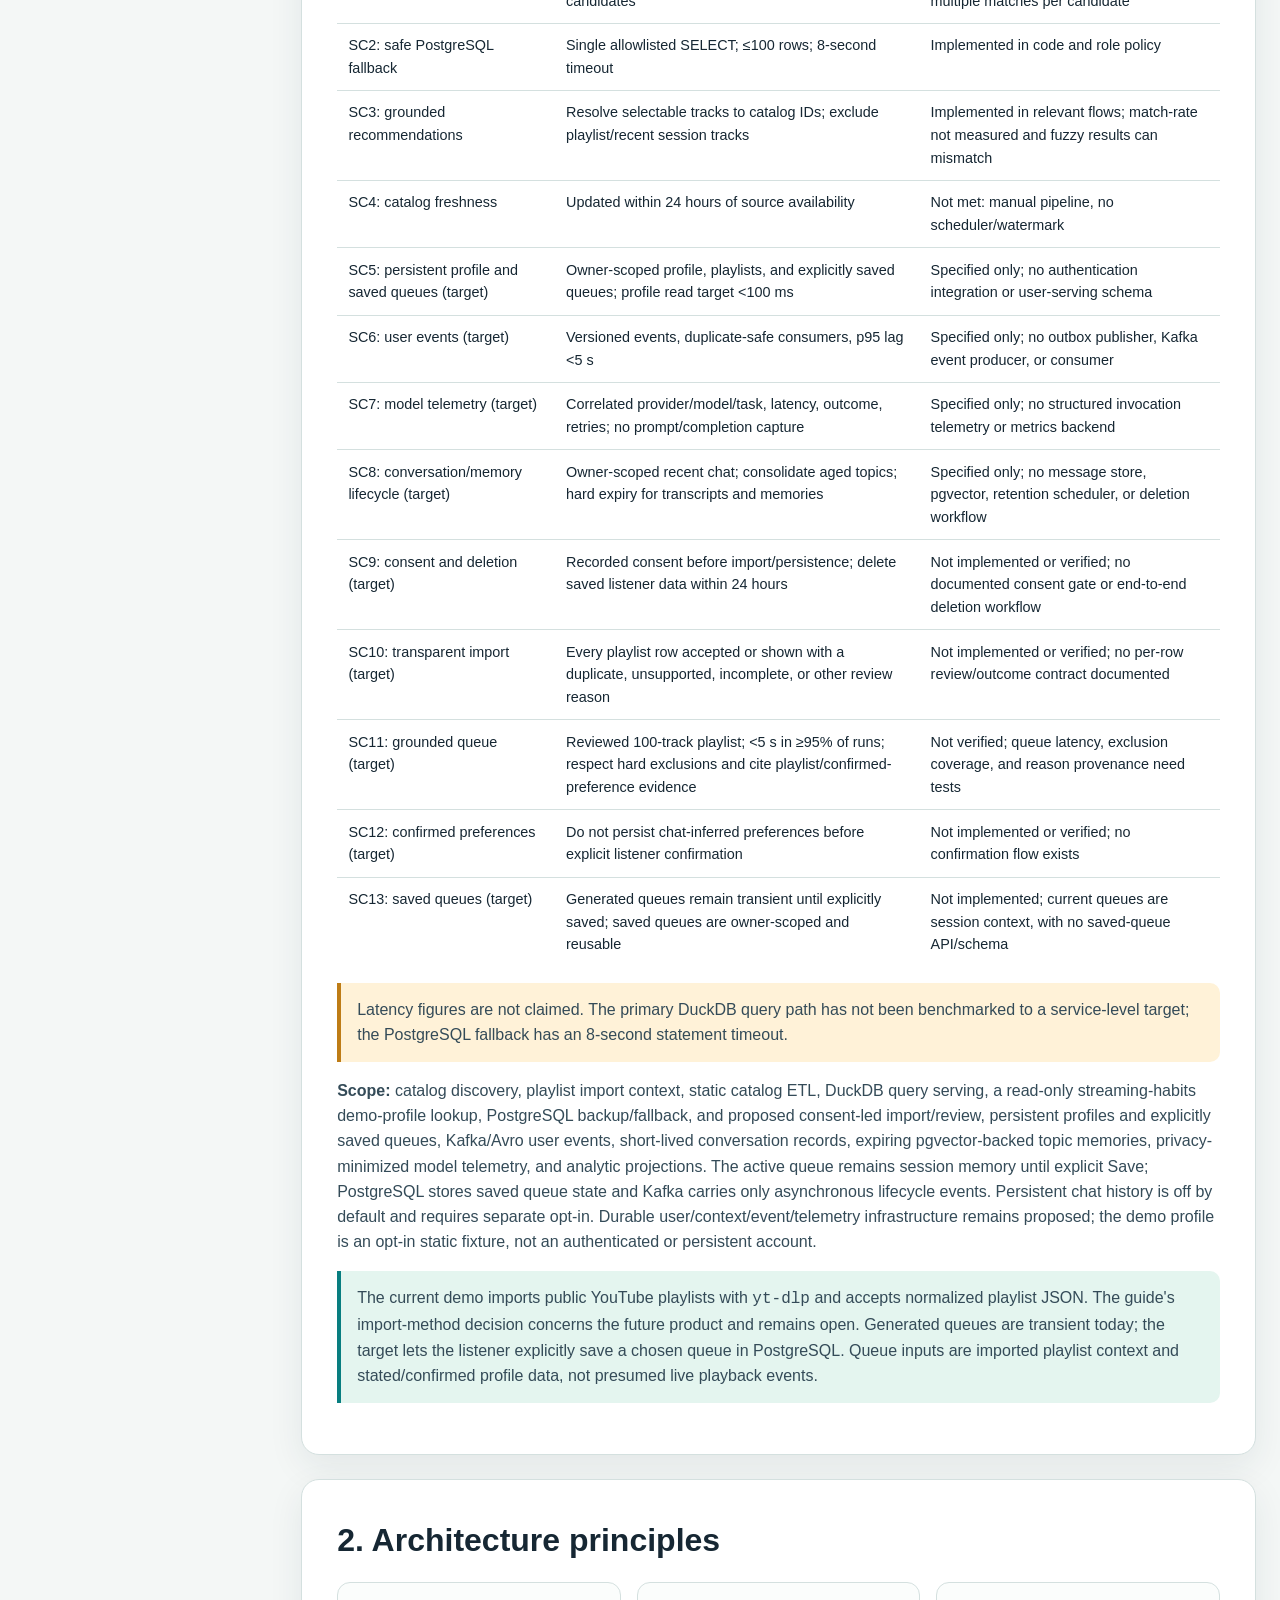
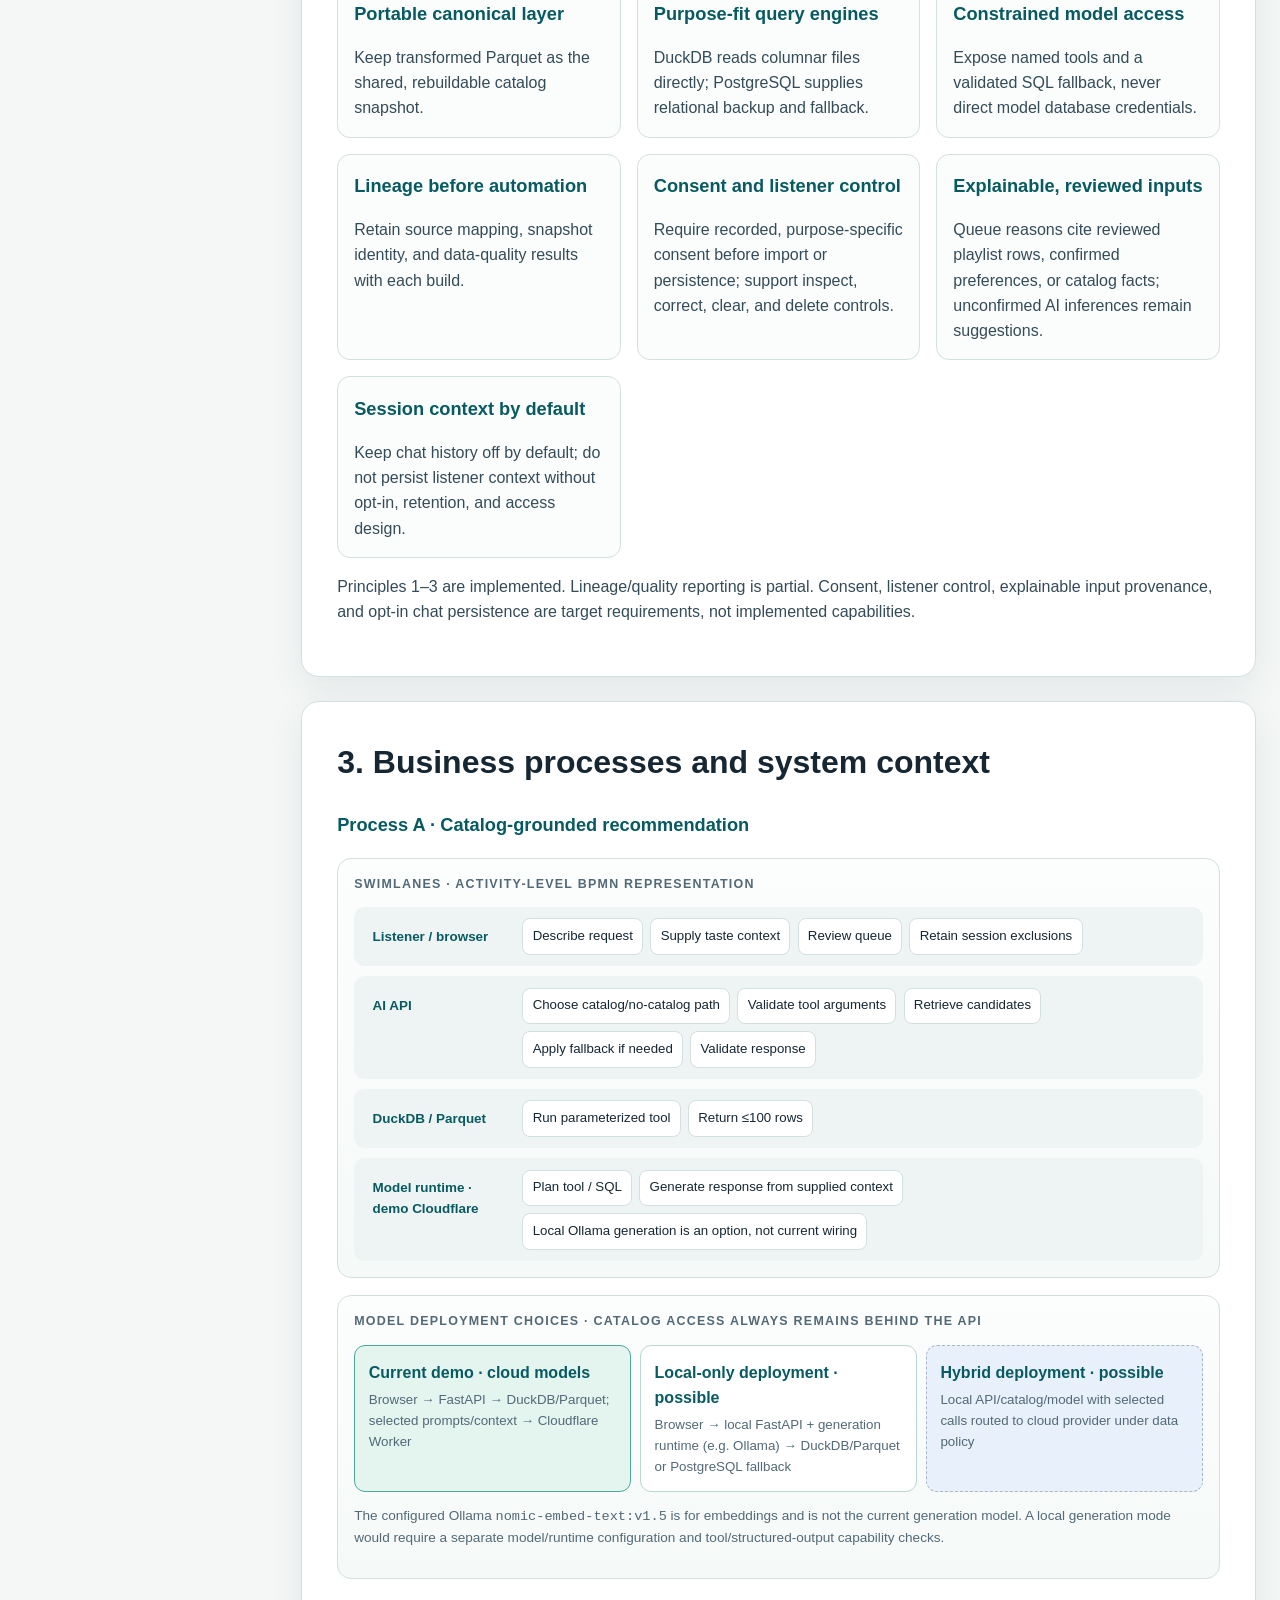
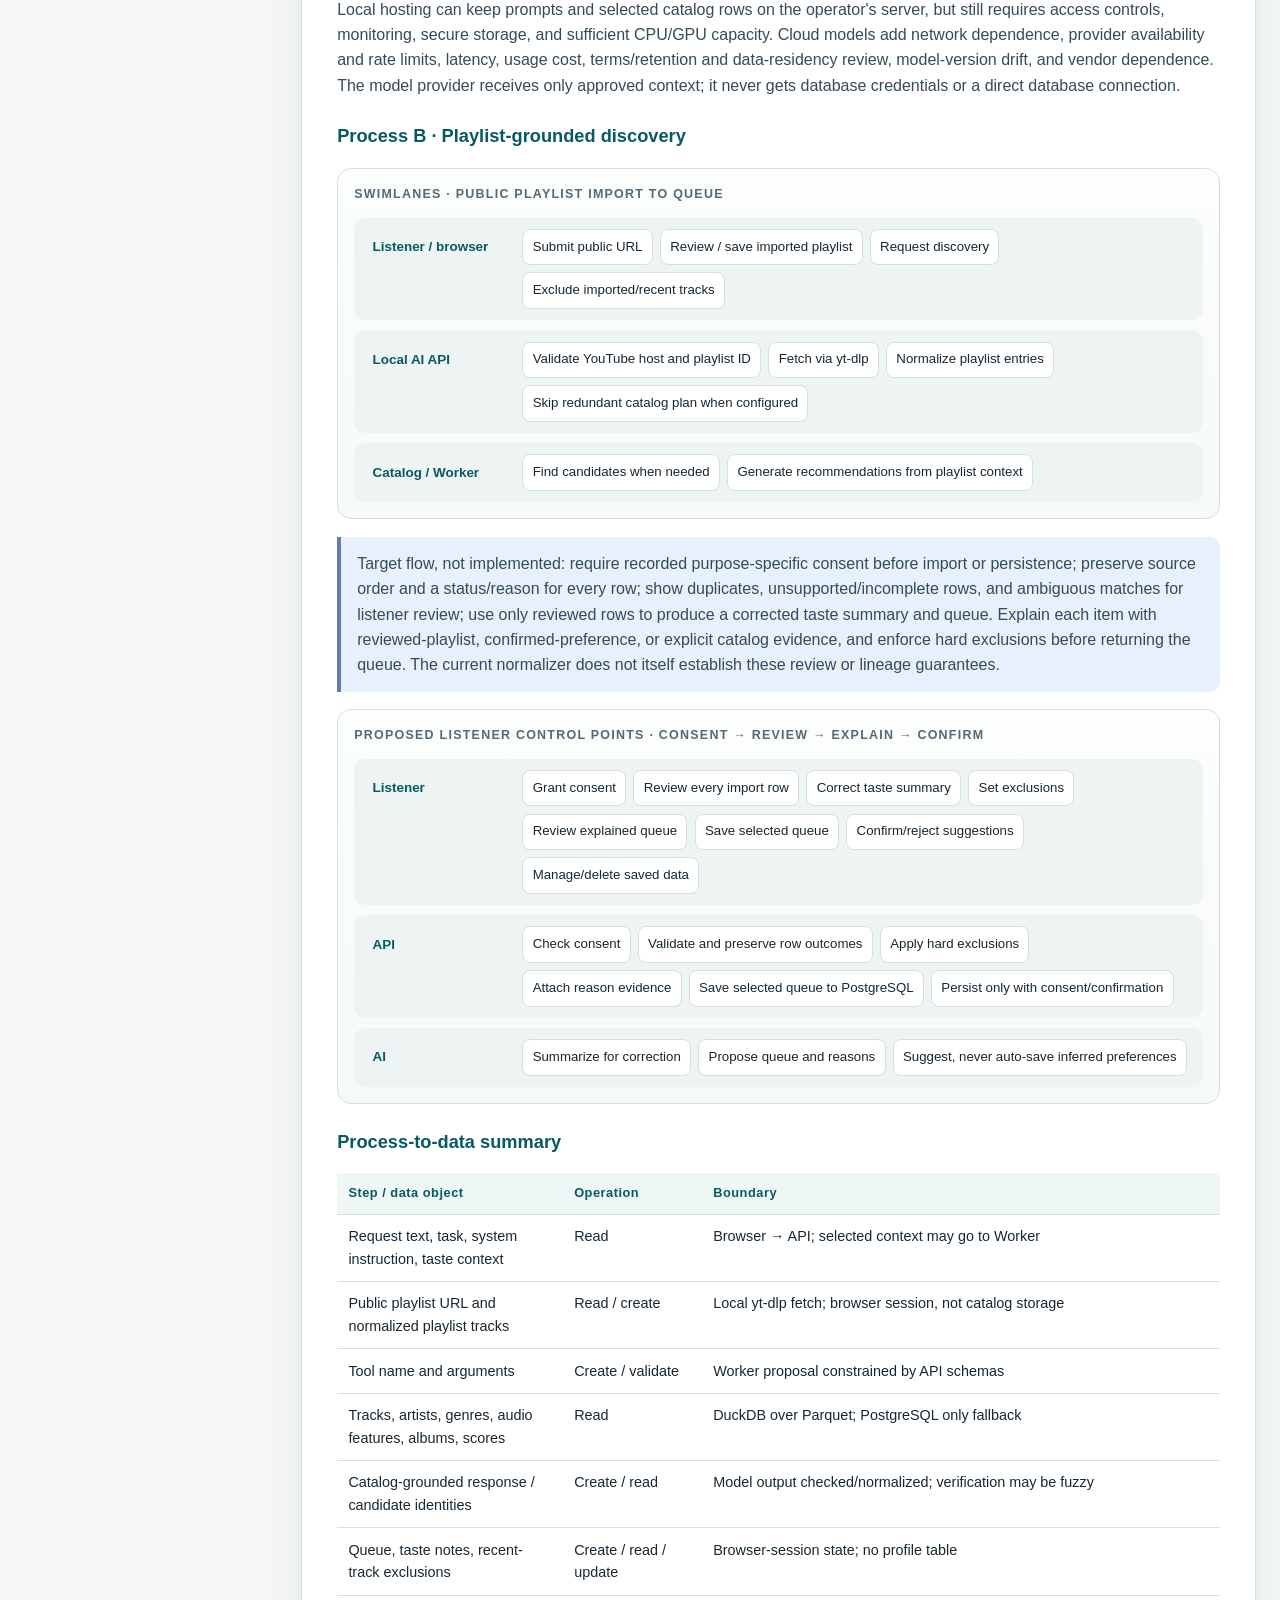
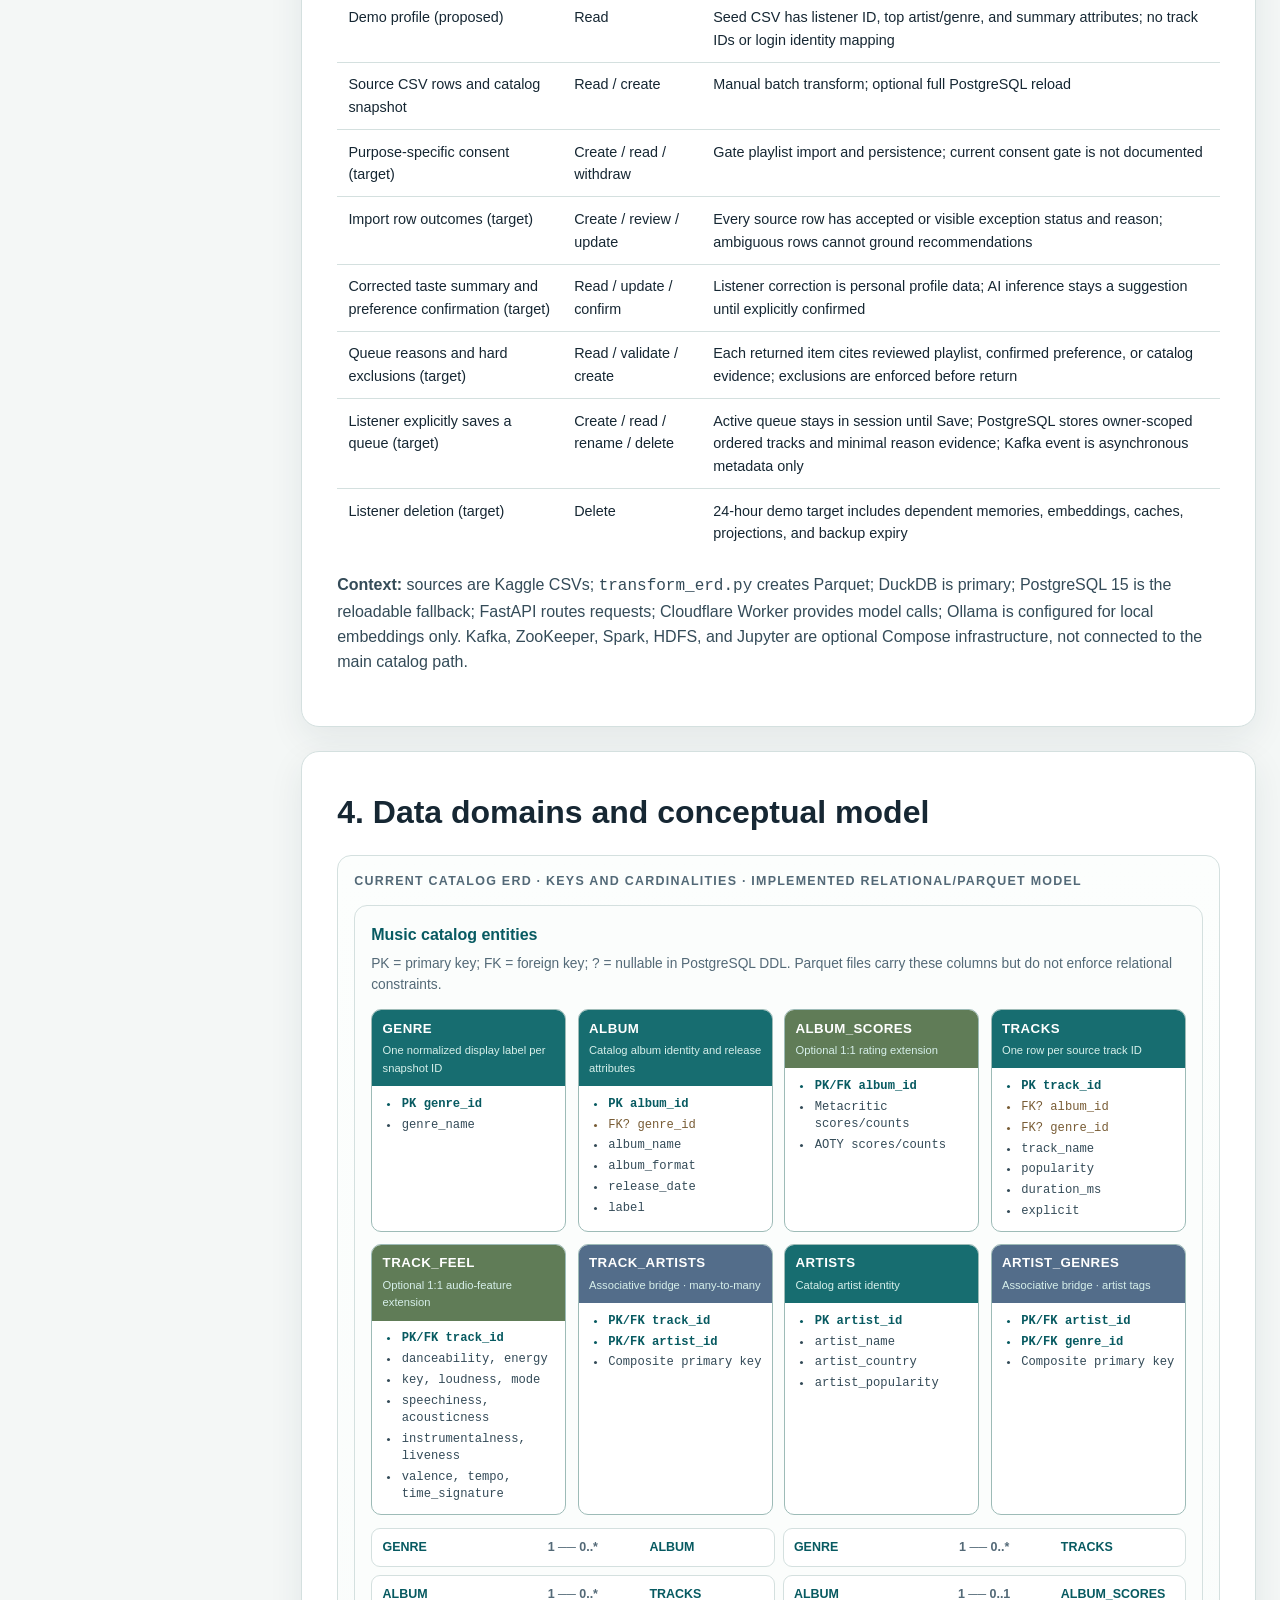
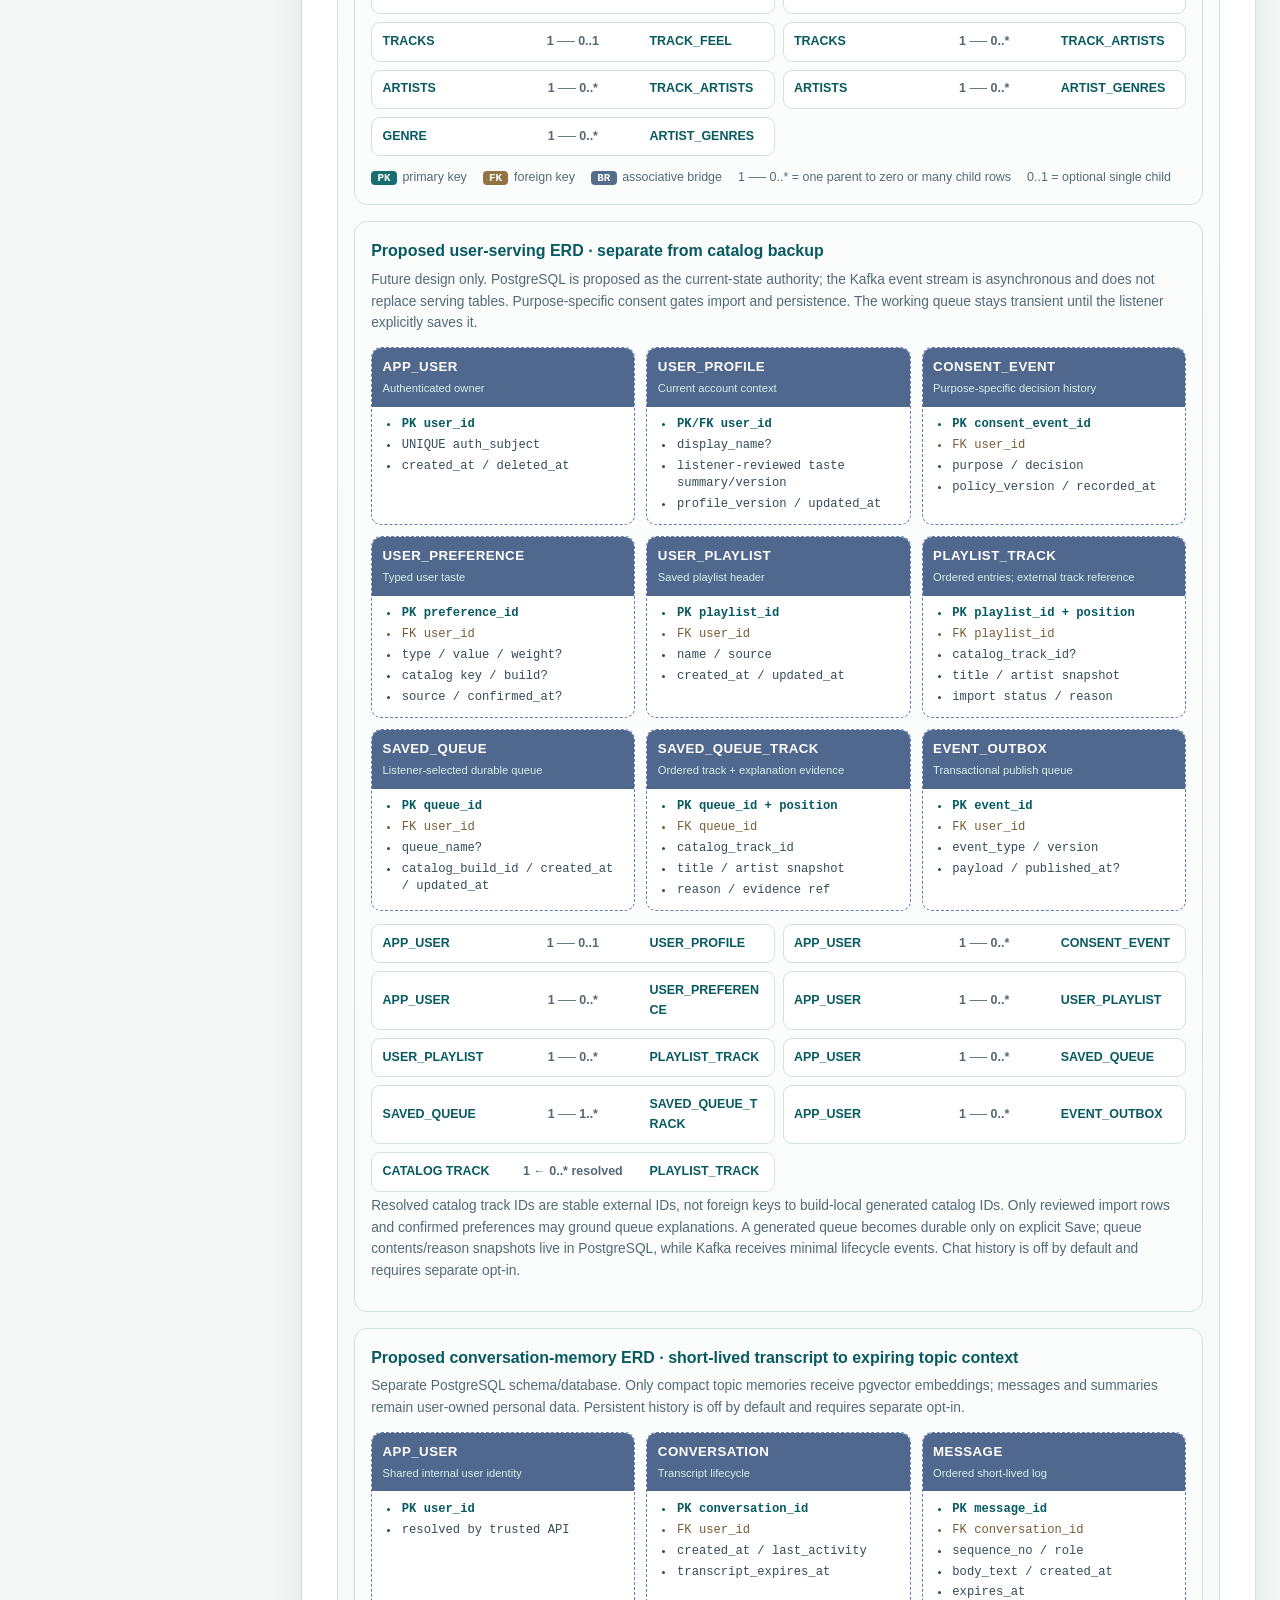
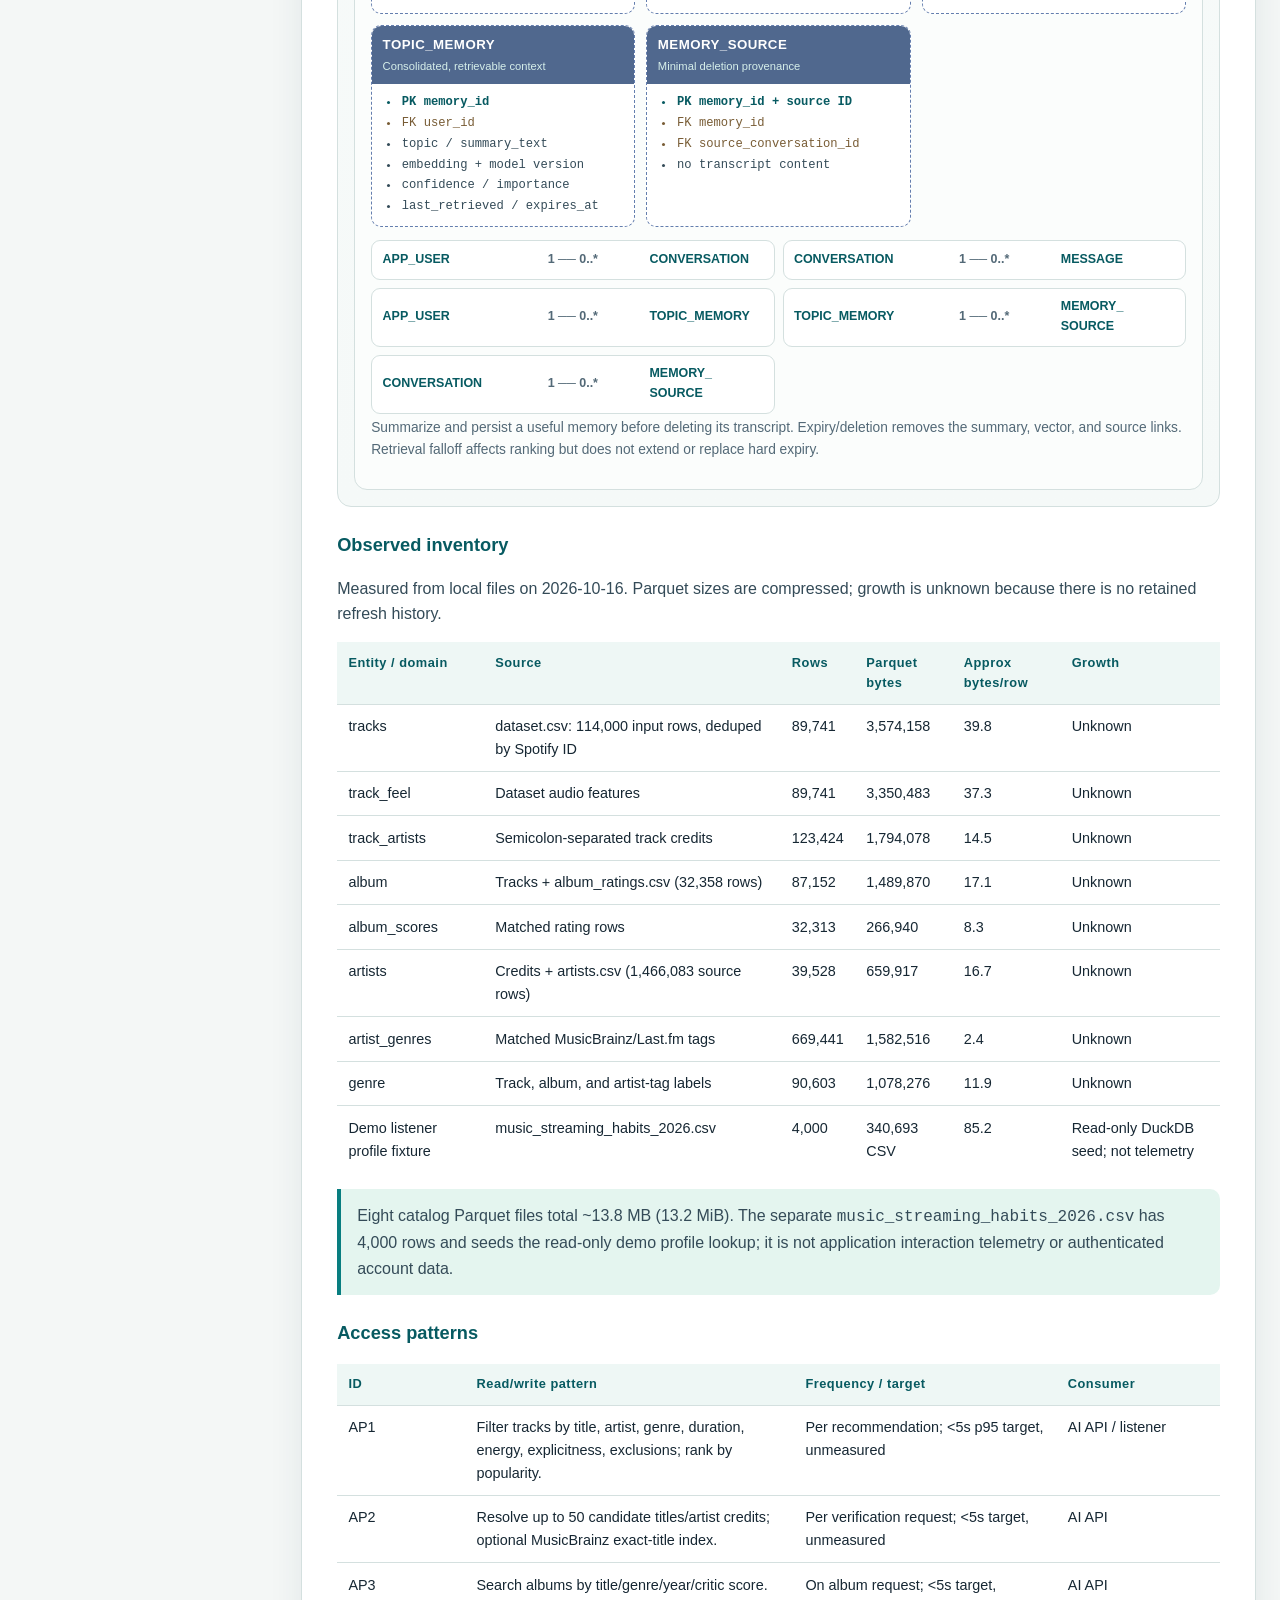
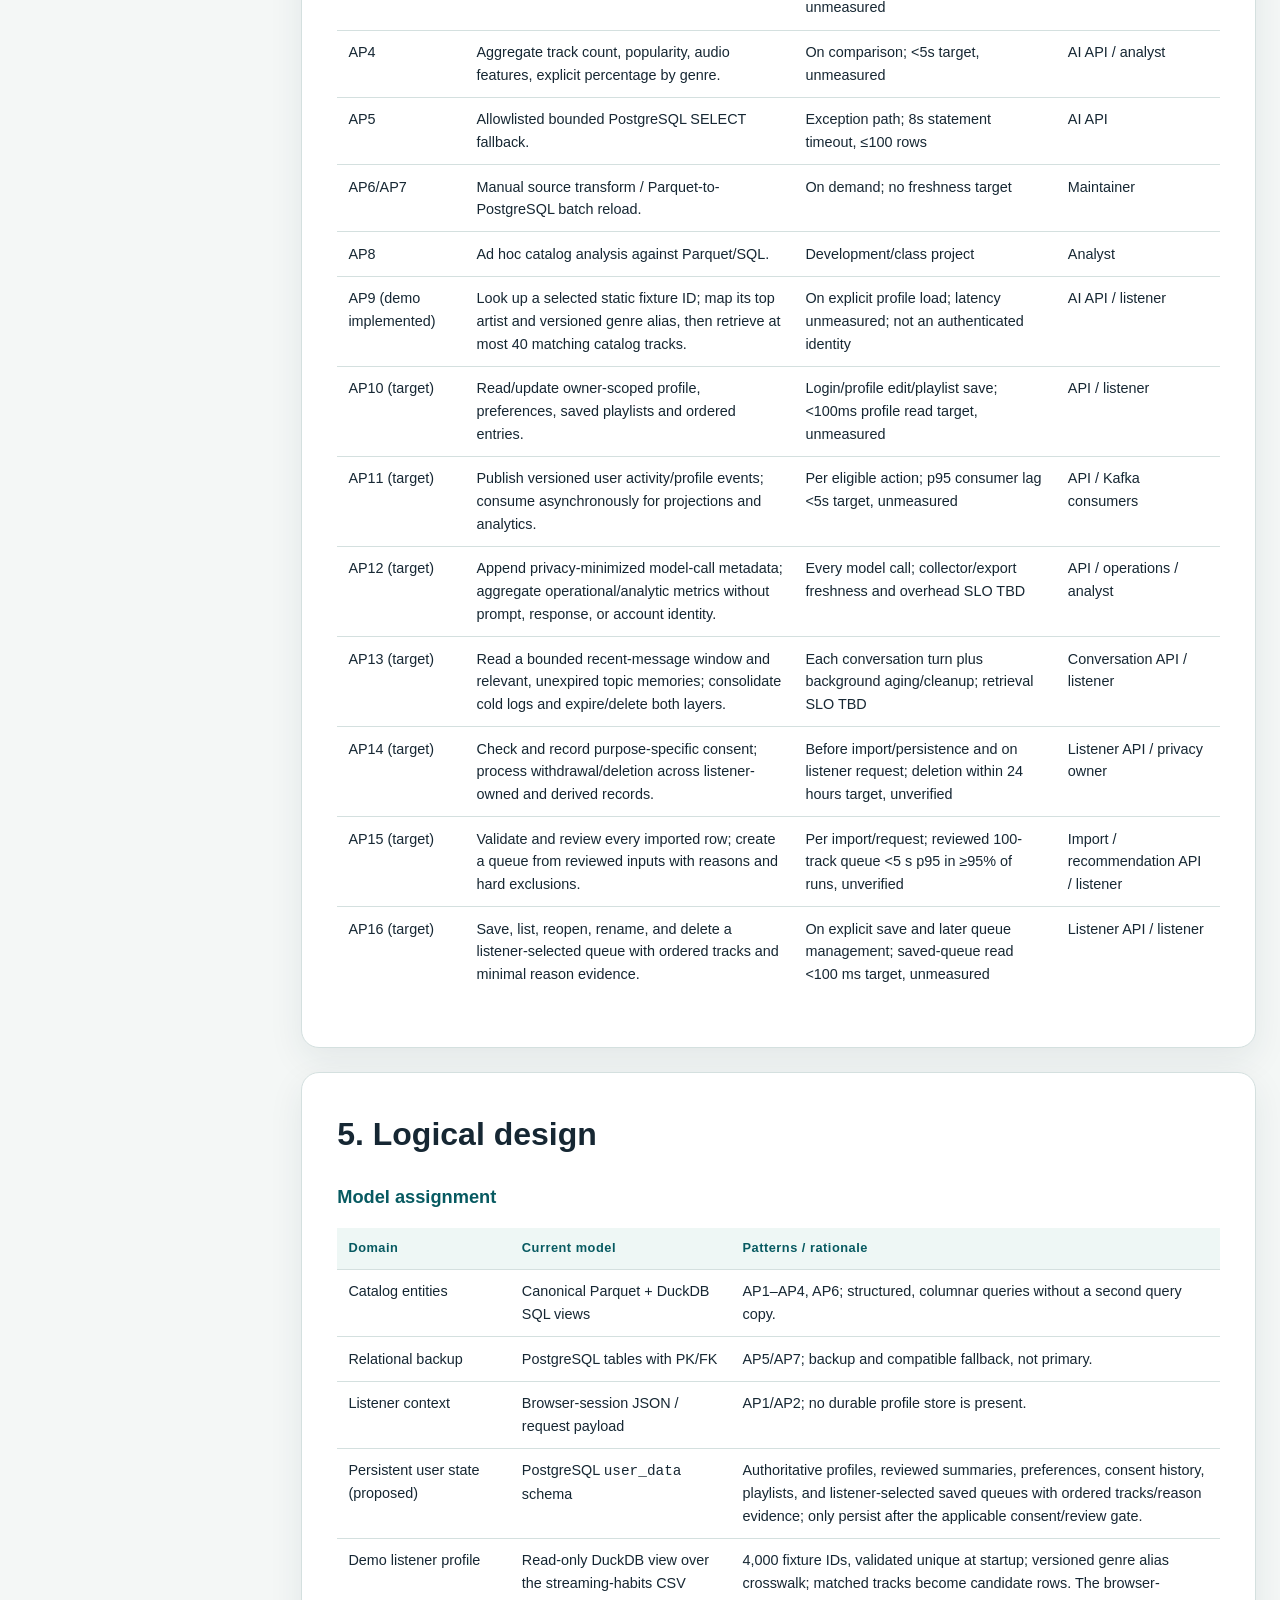
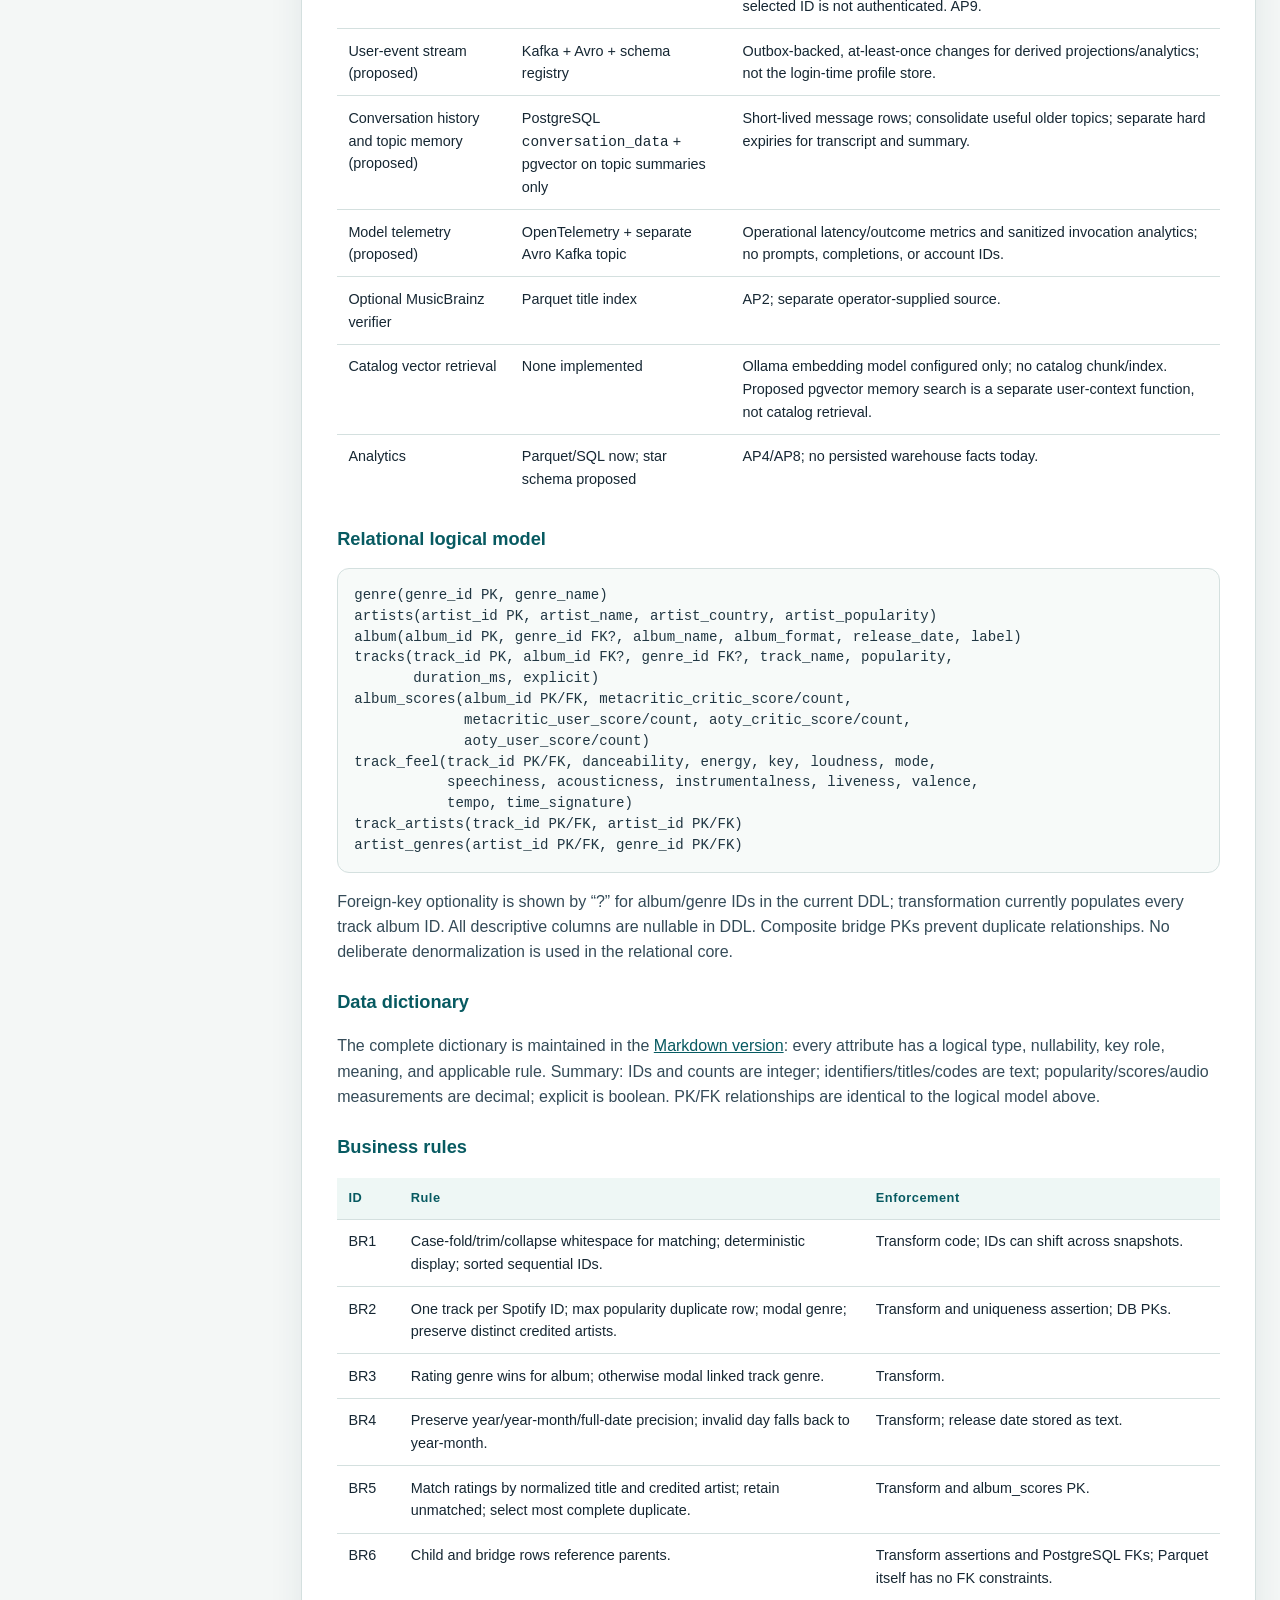
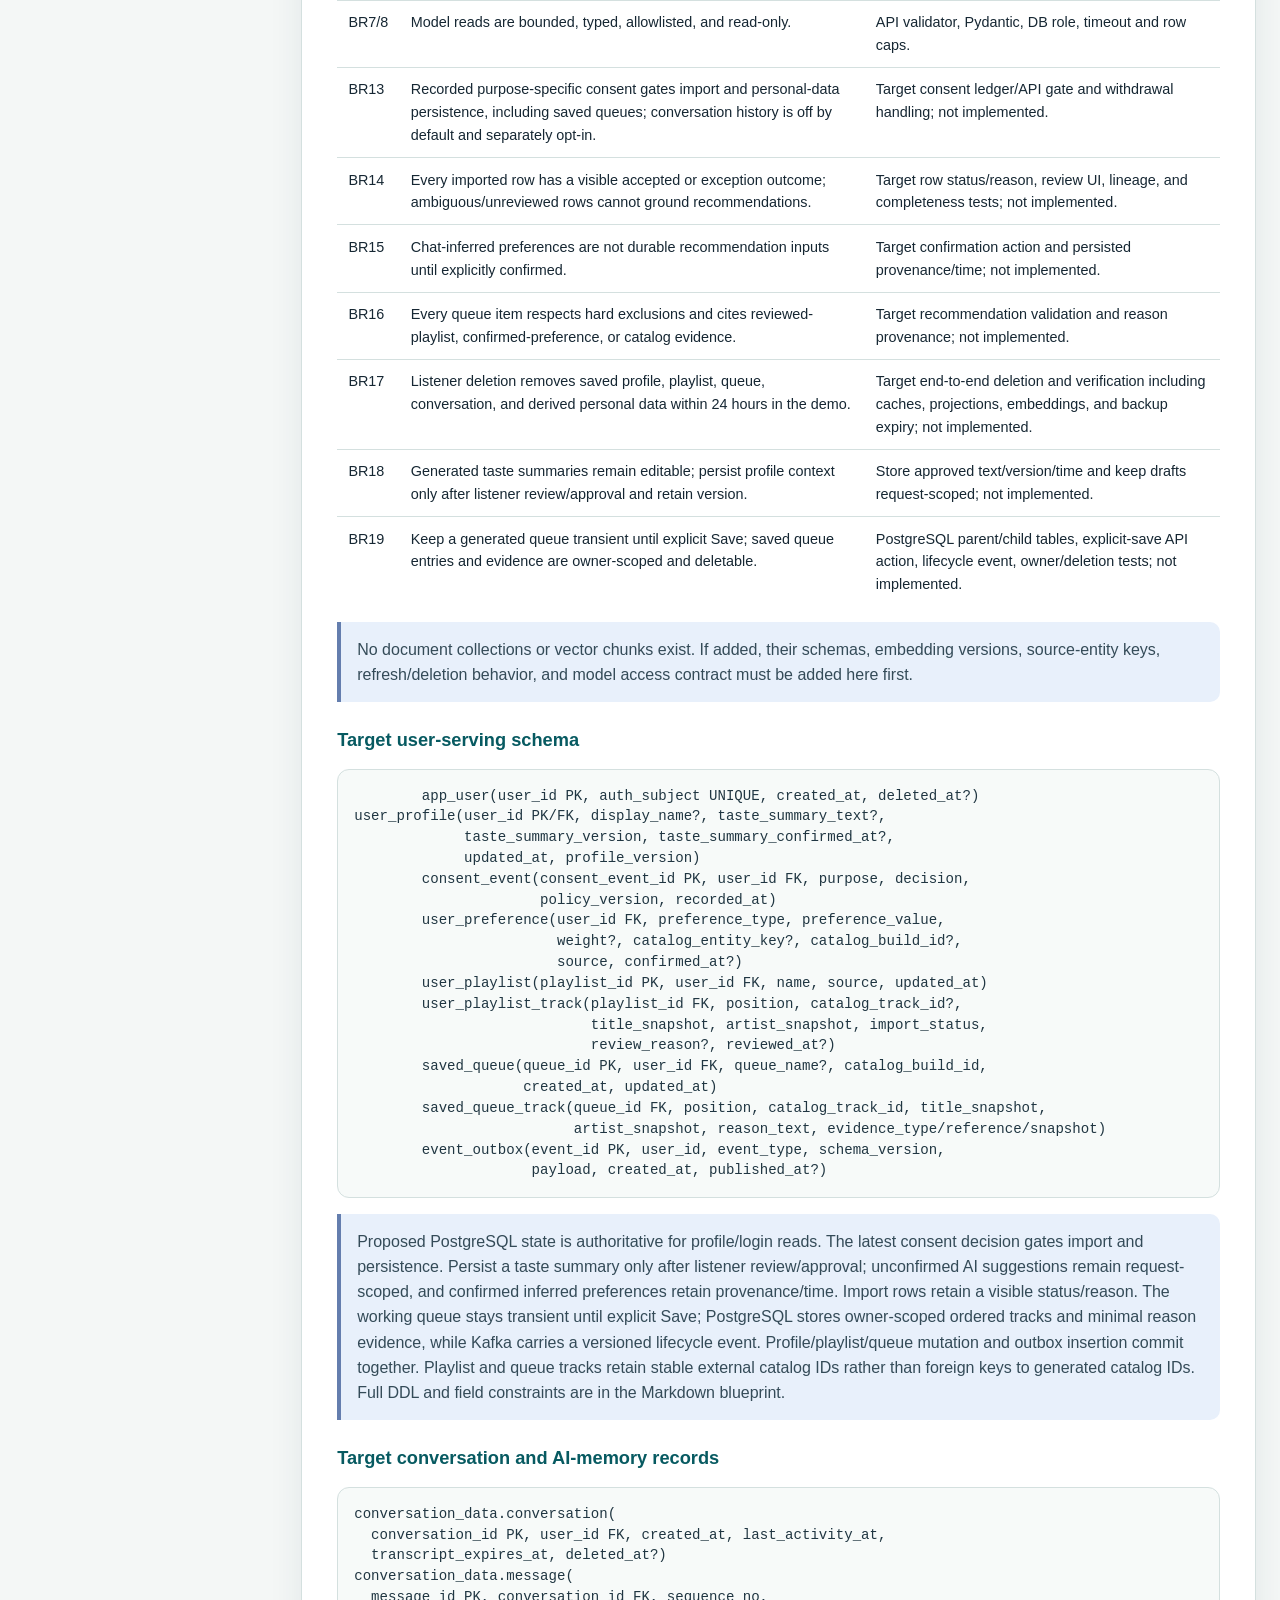
==== commit e77c5694: "Merge pull request #3 from htrussell/user-update Updates to user system" ====
--- a/reports/final/architecture.html
+++ b/reports/final/architecture.html
@@ -99,6 +99,18 @@
       text-decoration: none;
     }
     nav a:hover { color: var(--teal); text-decoration: underline; }
+    nav a[aria-current="location"] {
+      padding-left: .55rem;
+      border-left: 3px solid var(--teal);
+      border-radius: 0 8px 8px 0;
+      background: var(--mint);
+      color: var(--teal-dark);
+      font-weight: 800;
+      text-decoration: none;
+    }
+    .nav-current { margin: 0 0 .65rem; padding: .6rem .65rem; border-radius: 9px; background: var(--blue); color: var(--muted); font-size: .75rem; line-height: 1.35; }
+    .nav-current span { display: block; margin-bottom: .2rem; color: var(--teal-dark); font-size: .66rem; font-weight: 800; letter-spacing: .08em; text-transform: uppercase; }
+    .reading-indicator { display: none; }
     main { min-width: 0; }
     section {
       margin-bottom: 1.5rem;
@@ -301,6 +313,10 @@
       .layout { grid-template-columns: 1fr; }
       nav { position: static; max-height: none; display: grid; grid-template-columns: repeat(2, 1fr); }
       nav strong { grid-column: 1 / -1; }
+      nav .nav-current { grid-column: 1 / -1; }
+      .reading-indicator { position: sticky; top: .5rem; z-index: 10; display: block; margin: 0 0 .8rem; padding: .65rem .8rem; border: 1px solid var(--line); border-left: 4px solid var(--teal); border-radius: 10px; background: rgb(255 255 255 / 96%); box-shadow: var(--shadow); color: var(--muted); font-size: .7rem; letter-spacing: .06em; text-transform: uppercase; }
+      .reading-indicator strong { margin-left: .4rem; color: var(--teal-dark); font-size: .82rem; letter-spacing: 0; text-transform: none; }
+      section { scroll-margin-top: 4.5rem; }
       .erd-entities { grid-template-columns: repeat(2, minmax(0, 1fr)); }
       .erd-entities.proposed-grid { grid-template-columns: repeat(2, minmax(0, 1fr)); }
       .arch-flow { grid-template-columns: 1fr; }
@@ -339,19 +355,21 @@
 </head>
 <body>
   <header class="hero">
-    <p class="eyebrow">Living architecture blueprint · evidence snapshot 2026-10-16</p>
+    <p class="eyebrow">Architecture Draft · evidence snapshot 2026-10-16</p>
     <h1>Music Recommender</h1>
     <p>A code-grounded description of the current data architecture, its proof of concept, and clearly labeled next steps. Parquet is canonical, DuckDB is the primary AI catalog query path, and PostgreSQL is the relational backup/fallback.</p>
     <div class="meta">
       <span class="pill">15-section project outline</span>
       <span class="pill">Current implementation + proposed analytics</span>
       <span class="pill"><a href="./architecture.md" style="color:inherit">Detailed Markdown version</a></span>
+      <span class="pill"><a href="https://github.com/htrussell/music-recommender-database" target="_blank" rel="noopener noreferrer" style="color:inherit">View our github repo</a></span>
     </div>
   </header>
 
   <div class="layout">
     <nav aria-label="Blueprint sections">
       <strong>Navigate blueprint</strong>
+      <div class="nav-current"><span>Currently reading</span><div id="navCurrentSection">1 · Executive summary</div></div>
       <a href="#s1">1 · Executive summary</a><a href="#s2">2 · Principles</a>
       <a href="#s3">3 · Process & context</a><a href="#s4">4 · Data domains</a>
       <a href="#s5">5 · Logical design</a><a href="#s6">6 · Physical POC</a>
@@ -359,10 +377,11 @@
       <a href="#s9">9 · Metadata</a><a href="#s10">10 · Quality</a>
       <a href="#s11">11 · Governance</a><a href="#s12">12 · Security</a>
       <a href="#s13">13 · Analytics & AI</a><a href="#s14">14 · Target state</a>
-      <a href="#s15">15 · Roadmap & risks</a>
+      <a href="#s15">15 · Roadmap & risks</a><a href="#resources">Implementation links</a>
     </nav>
 
     <main>
+      <div class="reading-indicator" aria-live="polite">Currently reading<strong id="mobileCurrentSection">1 · Executive summary</strong></div>
       <section id="s1">
         <h2>1. Executive summary</h2>
         <p class="lead">The system supports music discovery from a listener's natural-language request and optional public YouTube playlist. It uses a catalog-grounded recommendation flow: the API chooses a bounded catalog operation, retrieves candidates, and supplies approved context to a language model.</p>
@@ -1036,7 +1055,7 @@
         <p><strong>Accepted today:</strong> manual/eventual consistency, static catalog, no durable personalization, external model dependency, no vector retrieval despite configured embedding model, and no HA claim.</p>
       </section>
 
-      <section>
+      <section id="resources">
         <h2>Implementation and evidence links</h2>
         <ul>
           <li><a href="./architecture.md">Detailed Markdown blueprint</a></li>
@@ -1052,5 +1071,47 @@
     </main>
   </div>
   <footer>Living document · update this blueprint alongside material architecture changes and preserve an evidence date for measured counts or performance.</footer>
+  <script>
+    const blueprintSections = Array.from(document.querySelectorAll("main > section"));
+    const blueprintLinks = Array.from(document.querySelectorAll('nav[aria-label="Blueprint sections"] a[href^="#"]'));
+    const navCurrentSection = document.getElementById("navCurrentSection");
+    const mobileCurrentSection = document.getElementById("mobileCurrentSection");
+    let sectionUpdatePending = false;
+
+    function updateCurrentSection() {
+      sectionUpdatePending = false;
+      const atPageEnd = window.scrollY + window.innerHeight >= document.documentElement.scrollHeight - 4;
+      const marker = window.innerHeight * 0.32;
+      let current = blueprintSections[0];
+      if (atPageEnd) {
+        current = blueprintSections[blueprintSections.length - 1];
+      } else {
+        for (const section of blueprintSections) {
+          if (section.getBoundingClientRect().top <= marker) current = section;
+          else break;
+        }
+      }
+
+      const currentLink = blueprintLinks.find(link => link.getAttribute("href") === `#${current.id}`);
+      const label = currentLink ? currentLink.textContent.trim() : current.querySelector("h2")?.textContent.trim() || current.id;
+      blueprintLinks.forEach(link => {
+        if (link === currentLink) link.setAttribute("aria-current", "location");
+        else link.removeAttribute("aria-current");
+      });
+      navCurrentSection.textContent = label;
+      mobileCurrentSection.textContent = label;
+    }
+
+    function scheduleSectionUpdate() {
+      if (sectionUpdatePending) return;
+      sectionUpdatePending = true;
+      window.requestAnimationFrame(updateCurrentSection);
+    }
+
+    window.addEventListener("scroll", scheduleSectionUpdate, { passive: true });
+    window.addEventListener("resize", scheduleSectionUpdate);
+    window.addEventListener("hashchange", scheduleSectionUpdate);
+    updateCurrentSection();
+  </script>
 </body>
 </html>
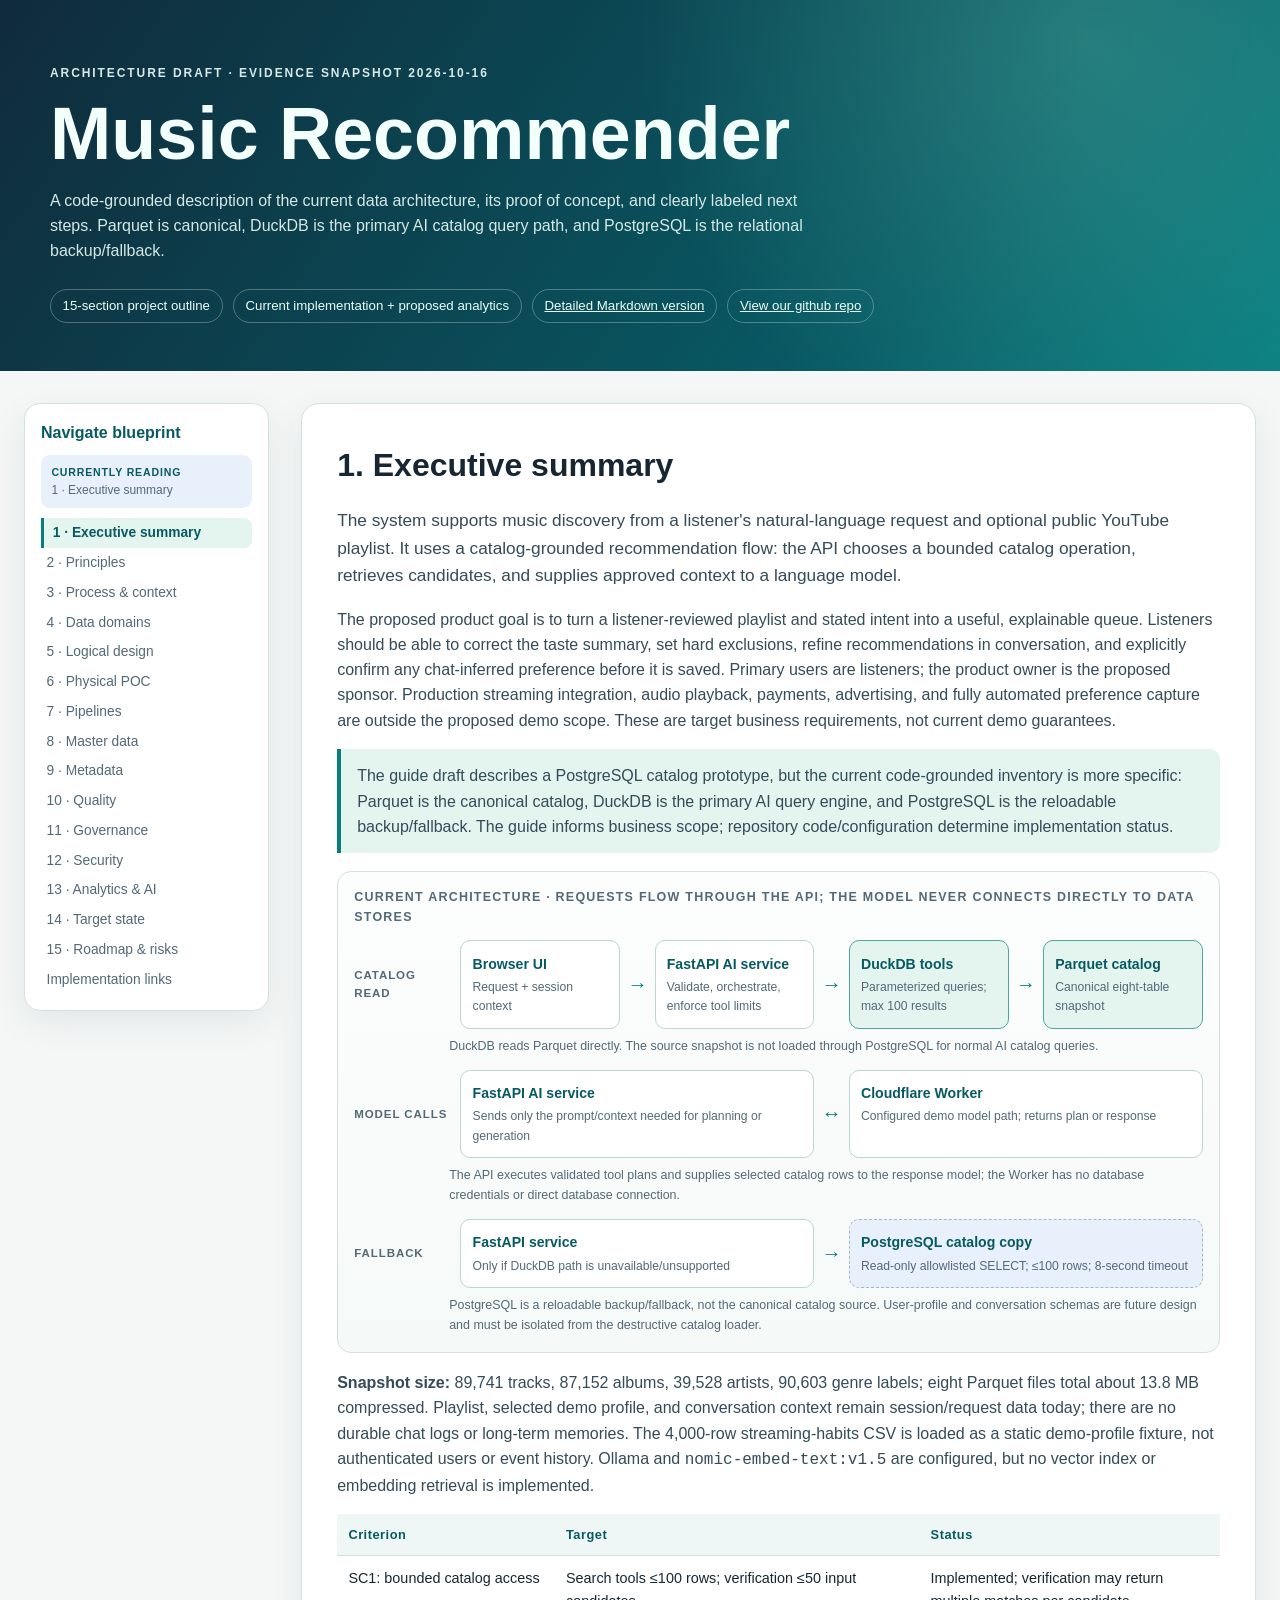
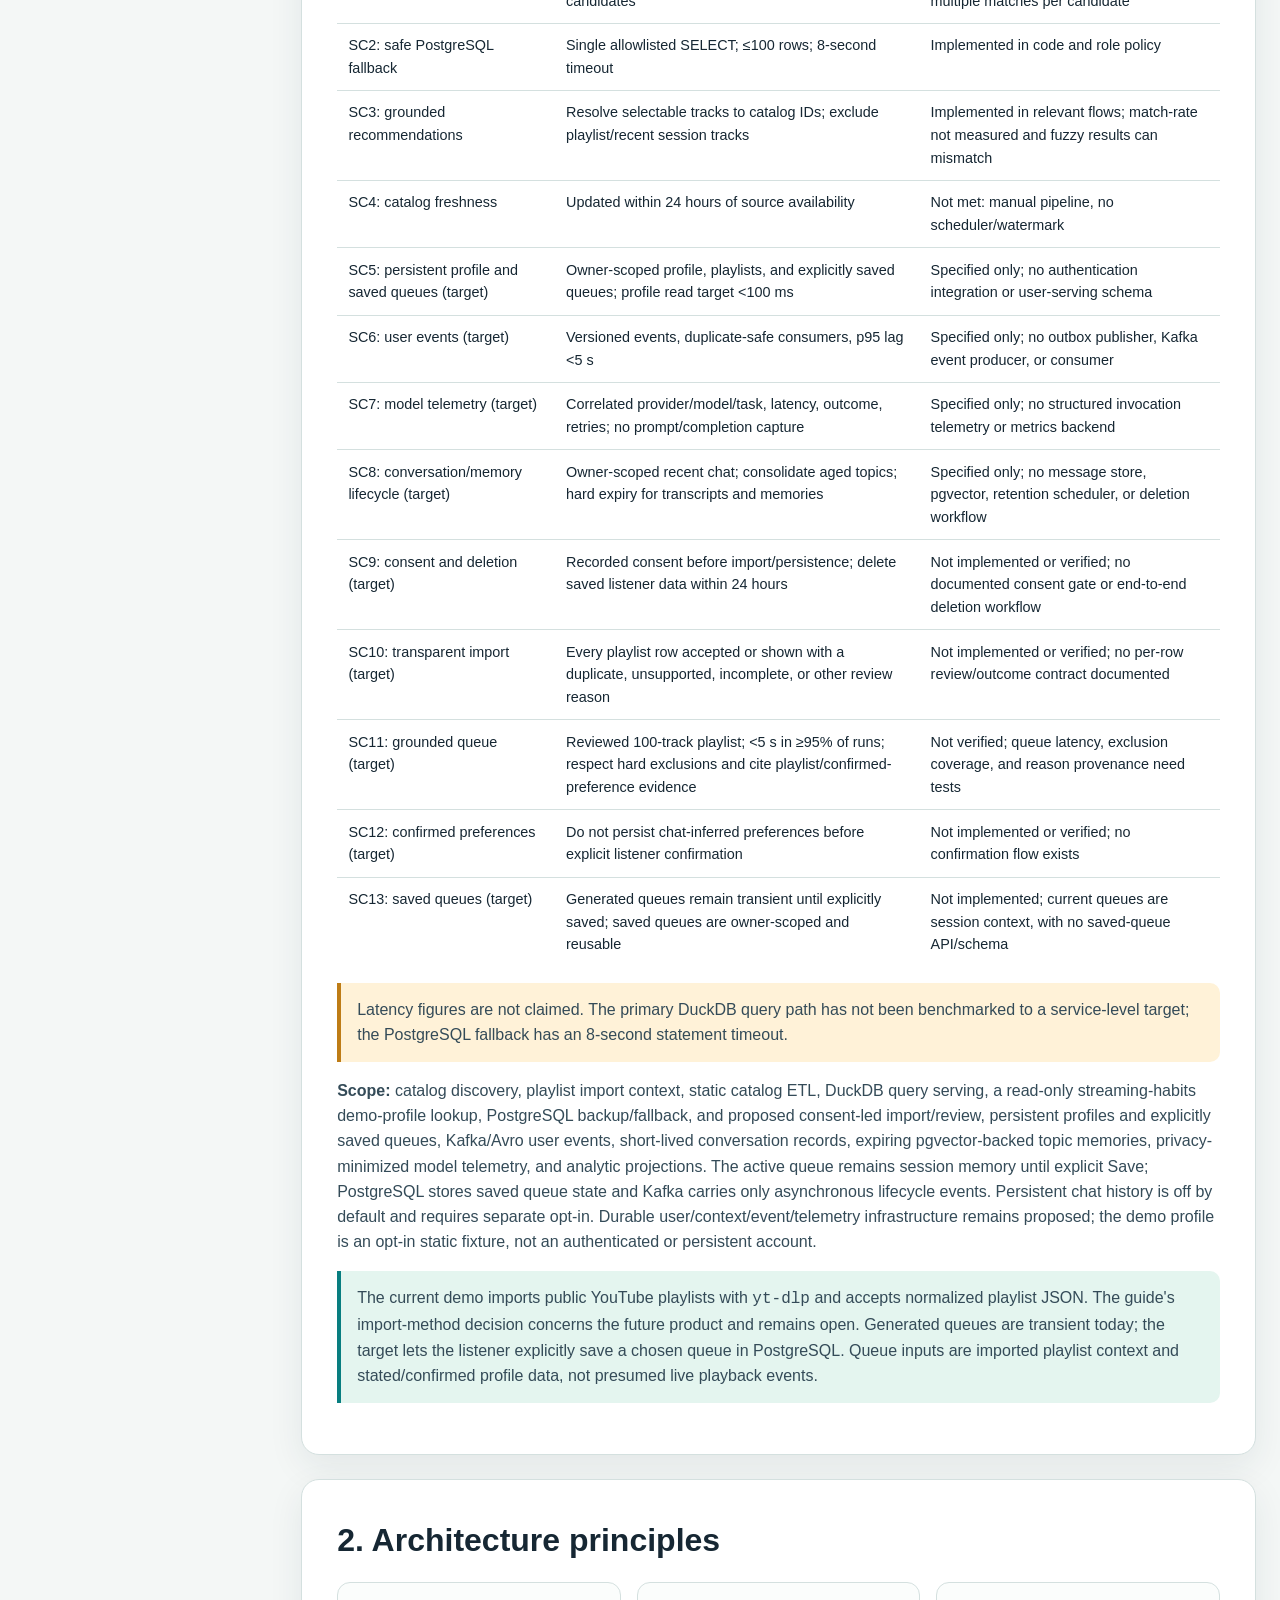
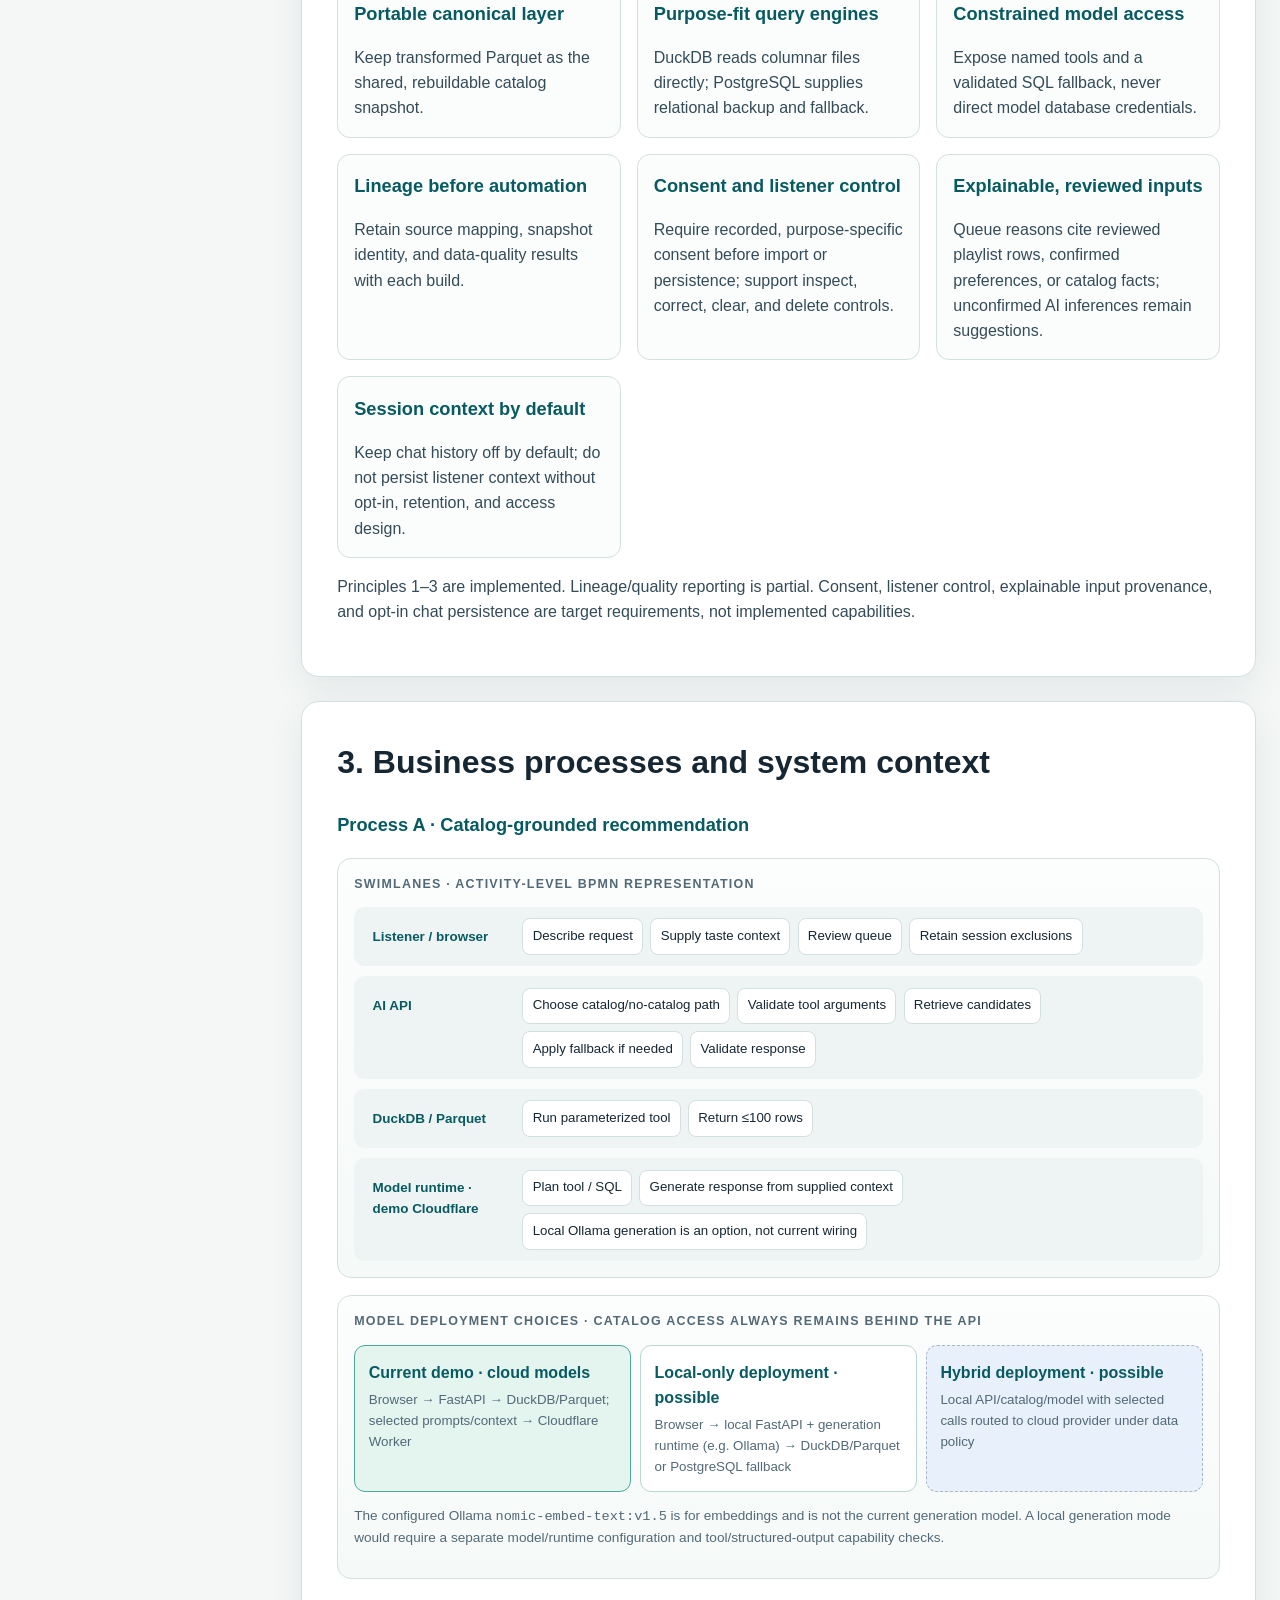
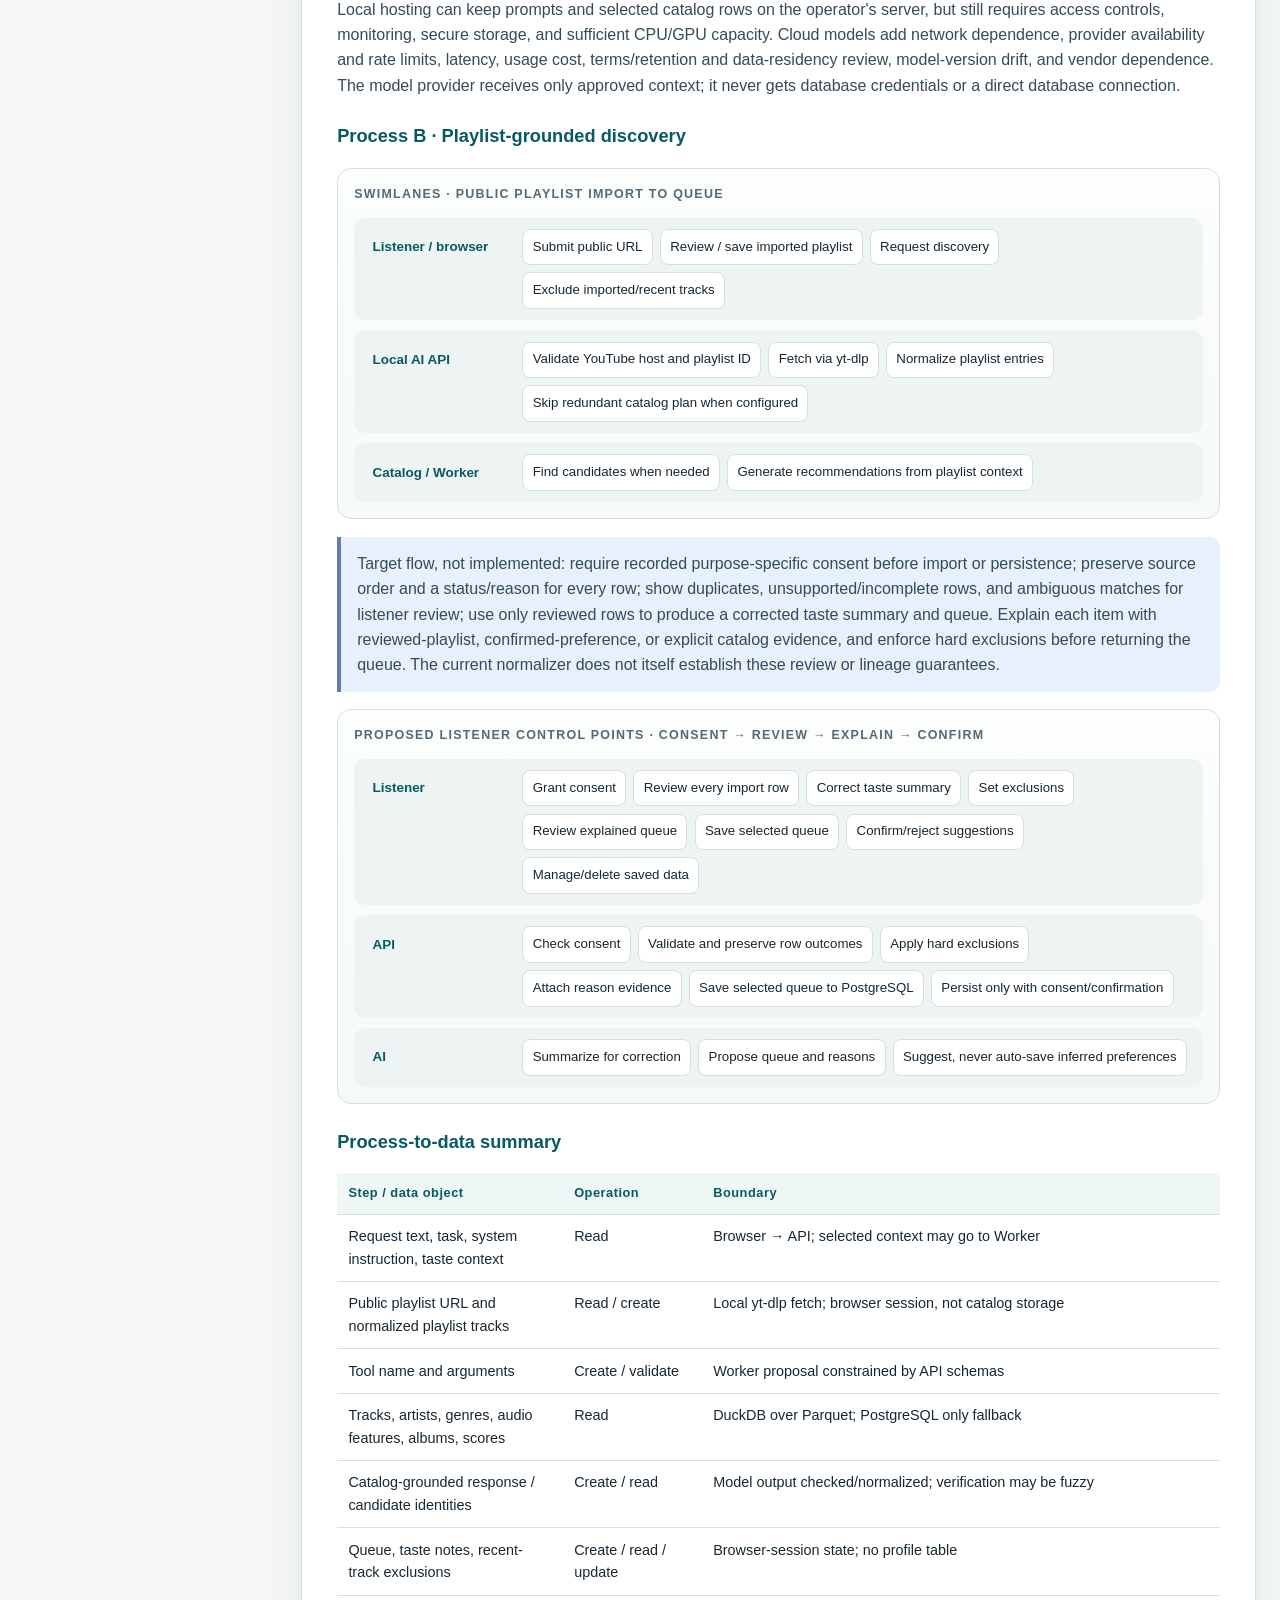
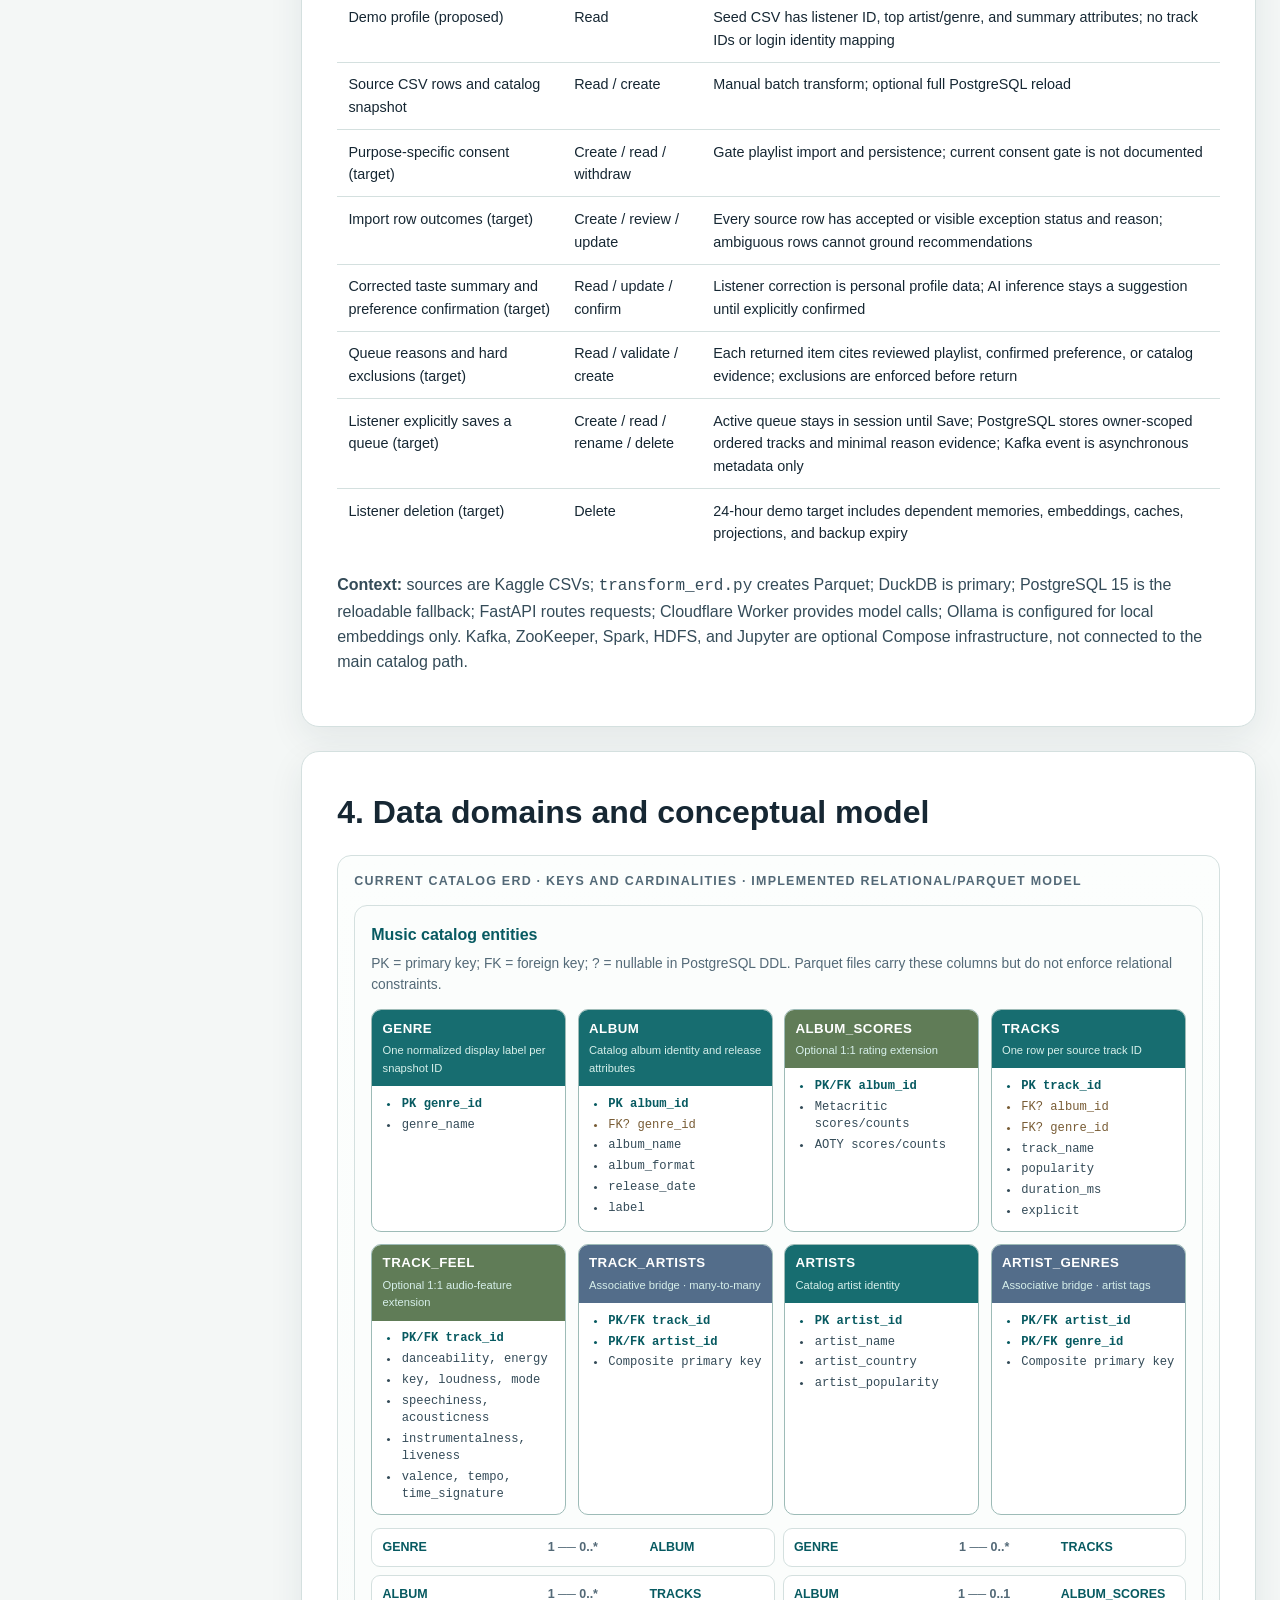
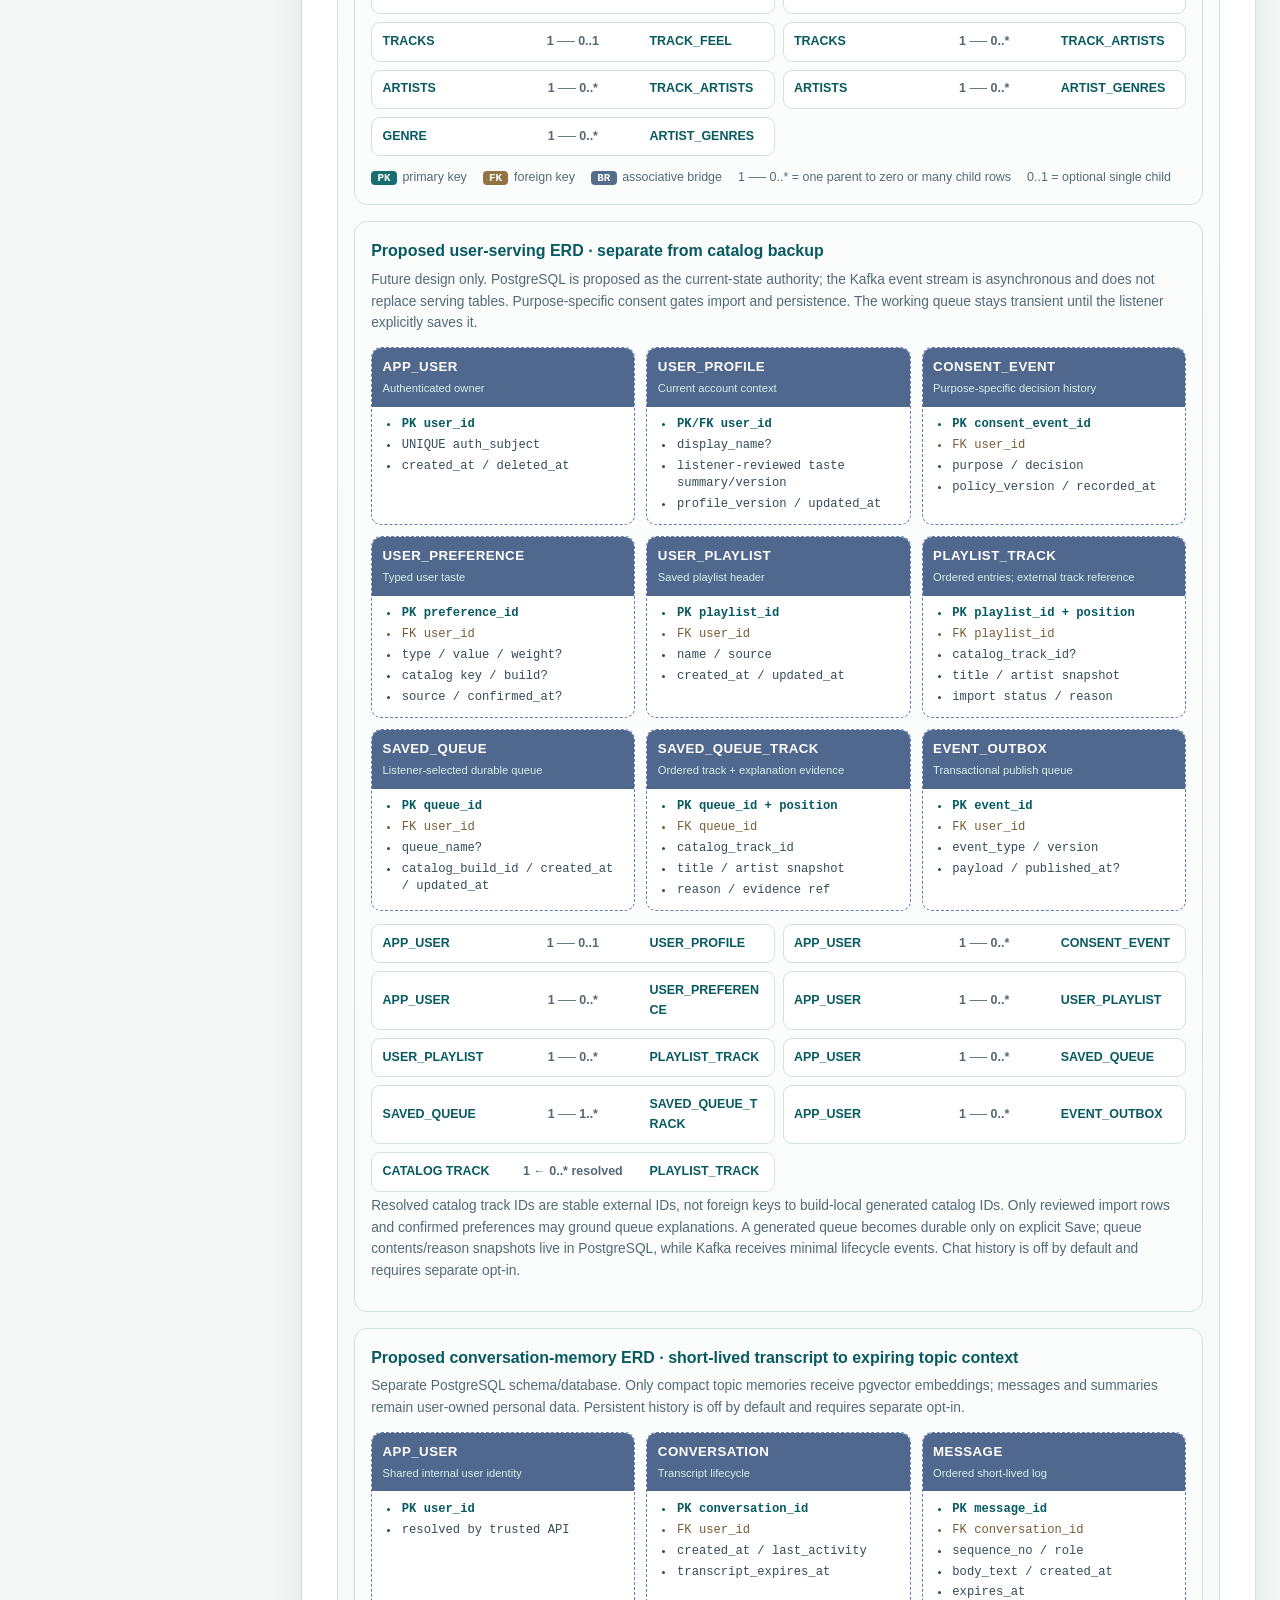
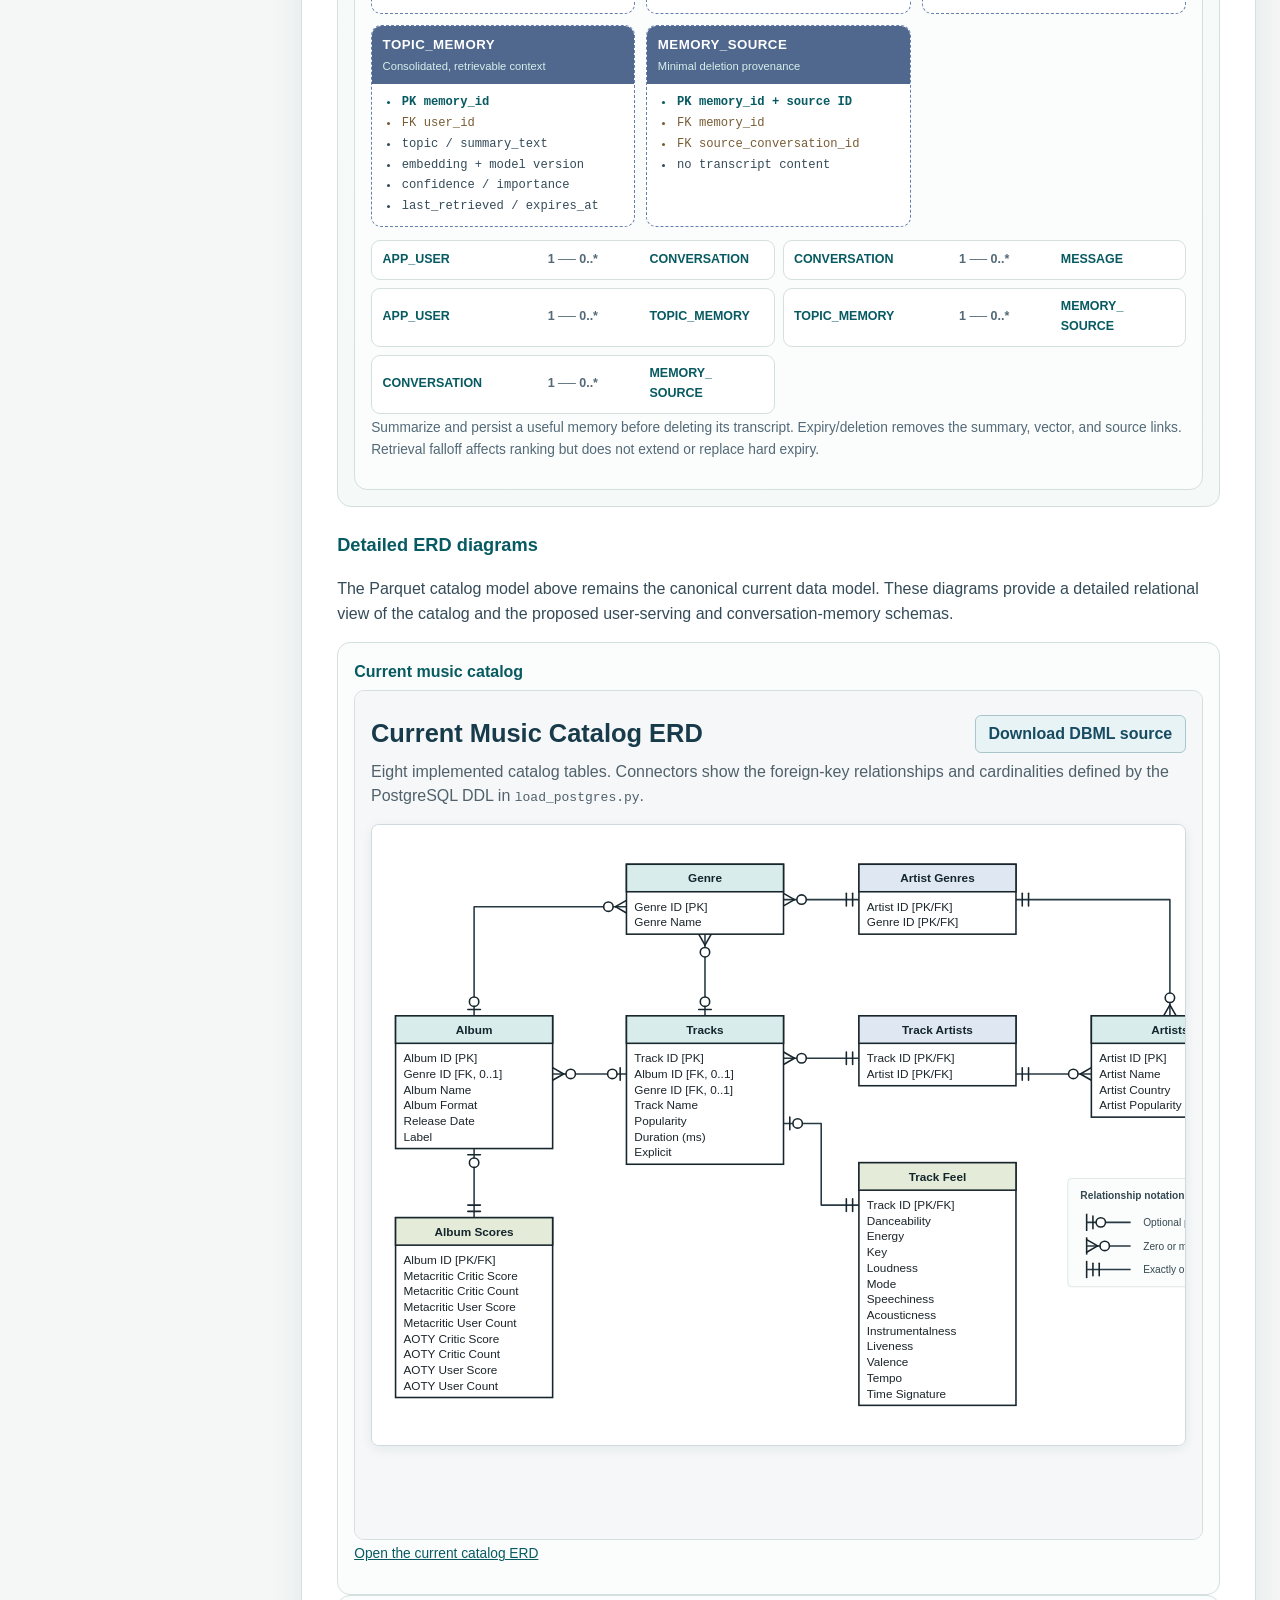
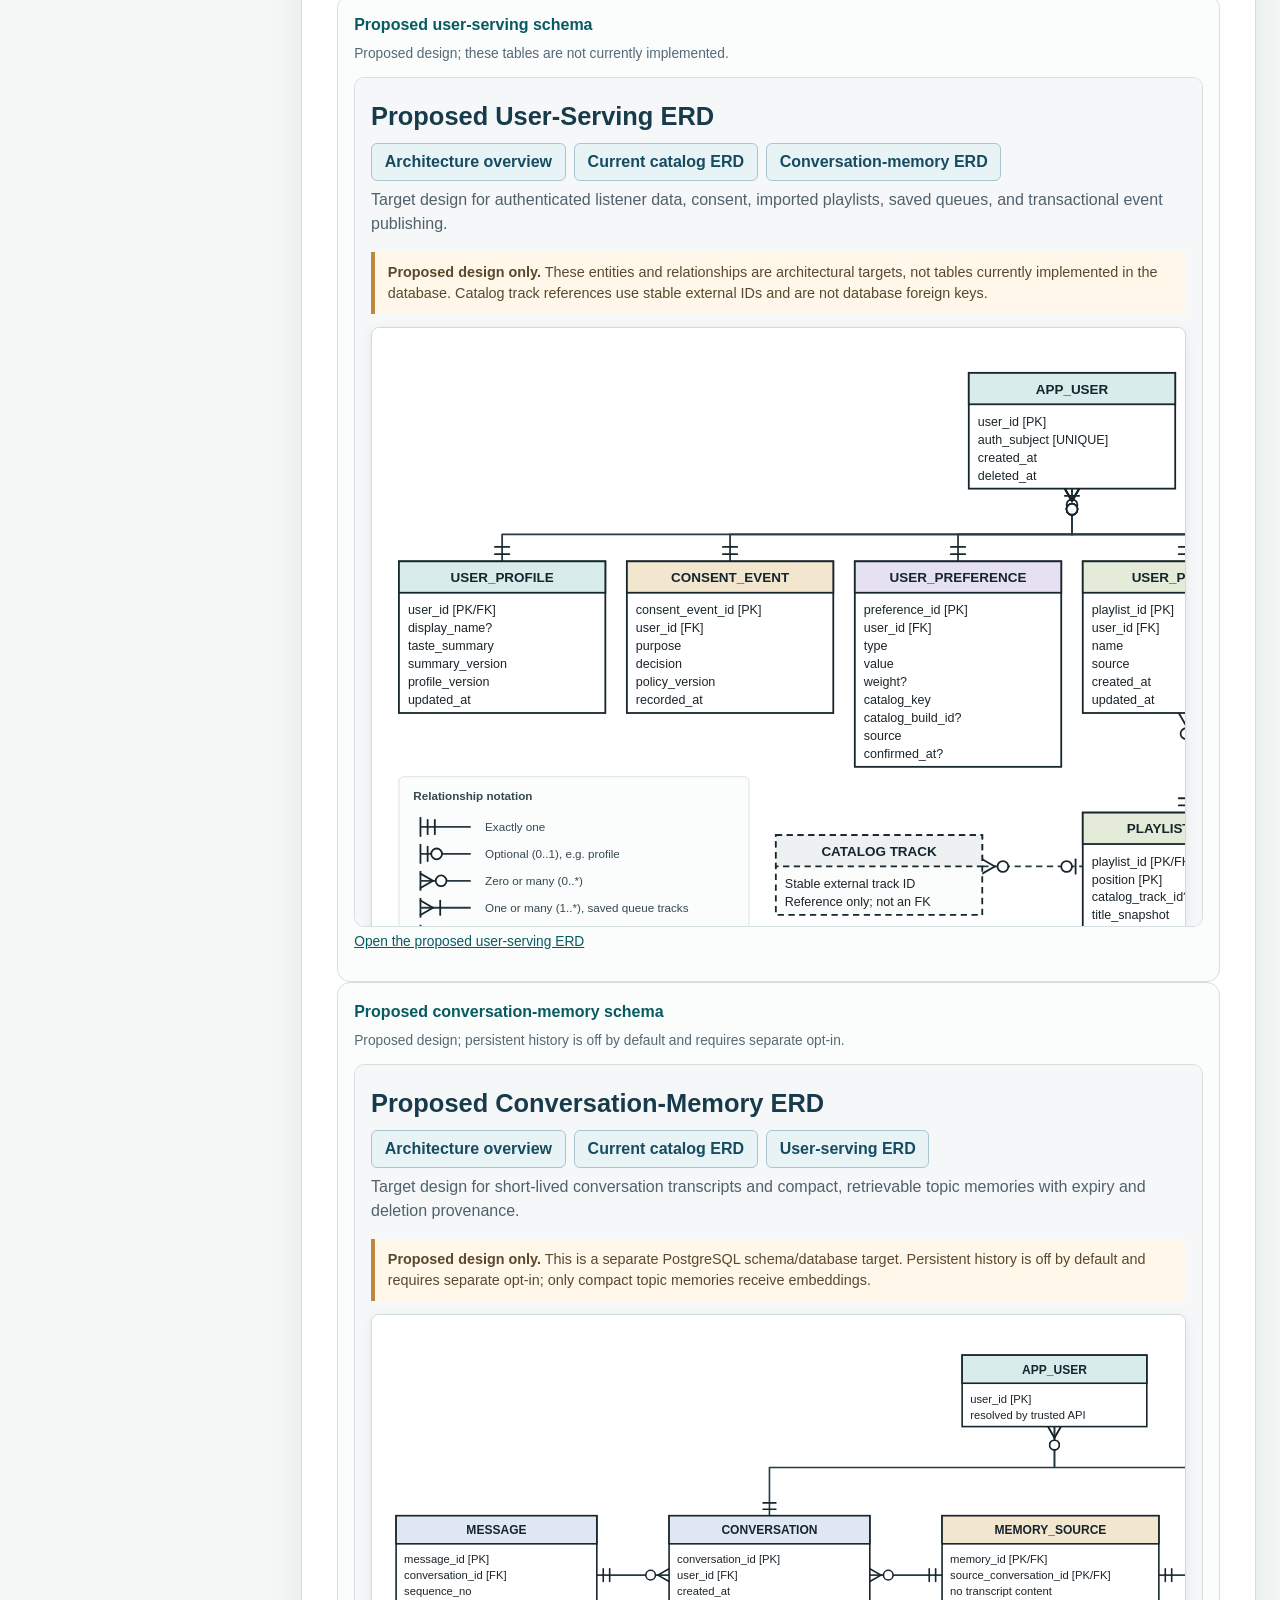
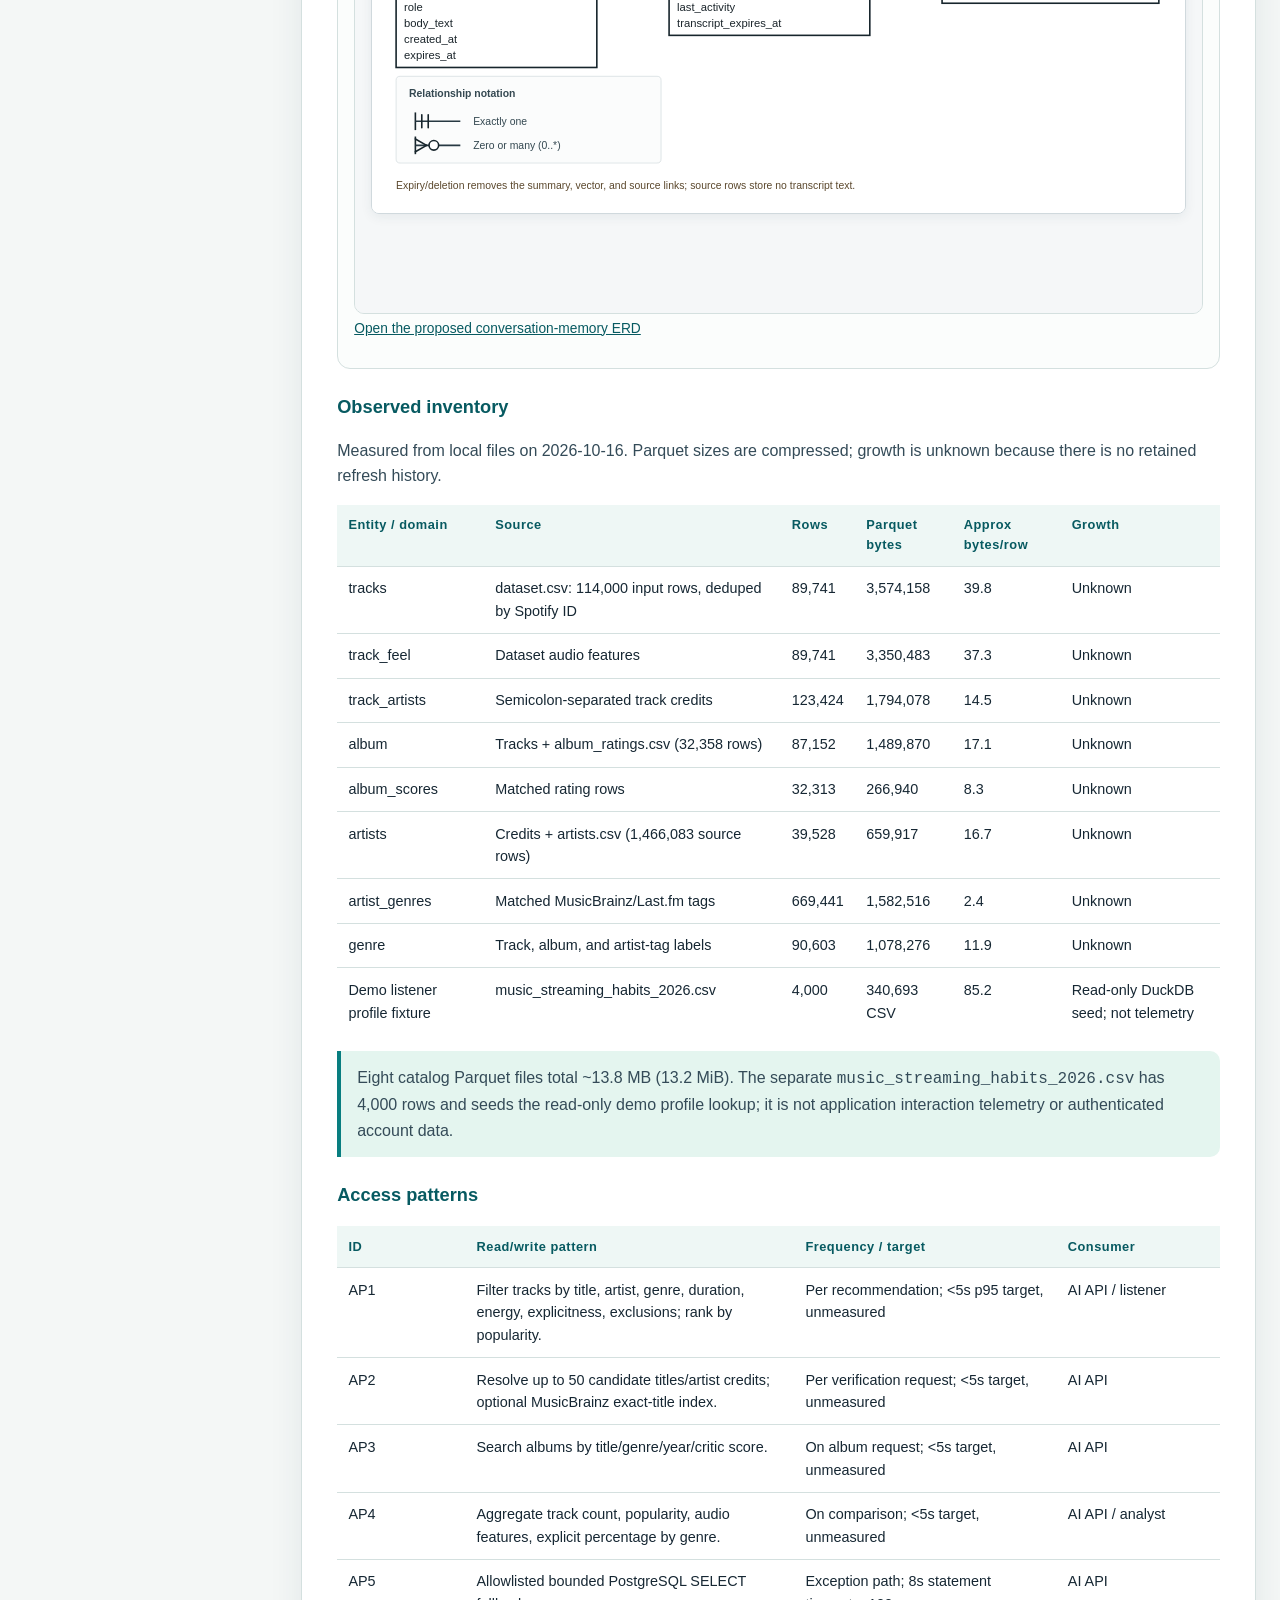
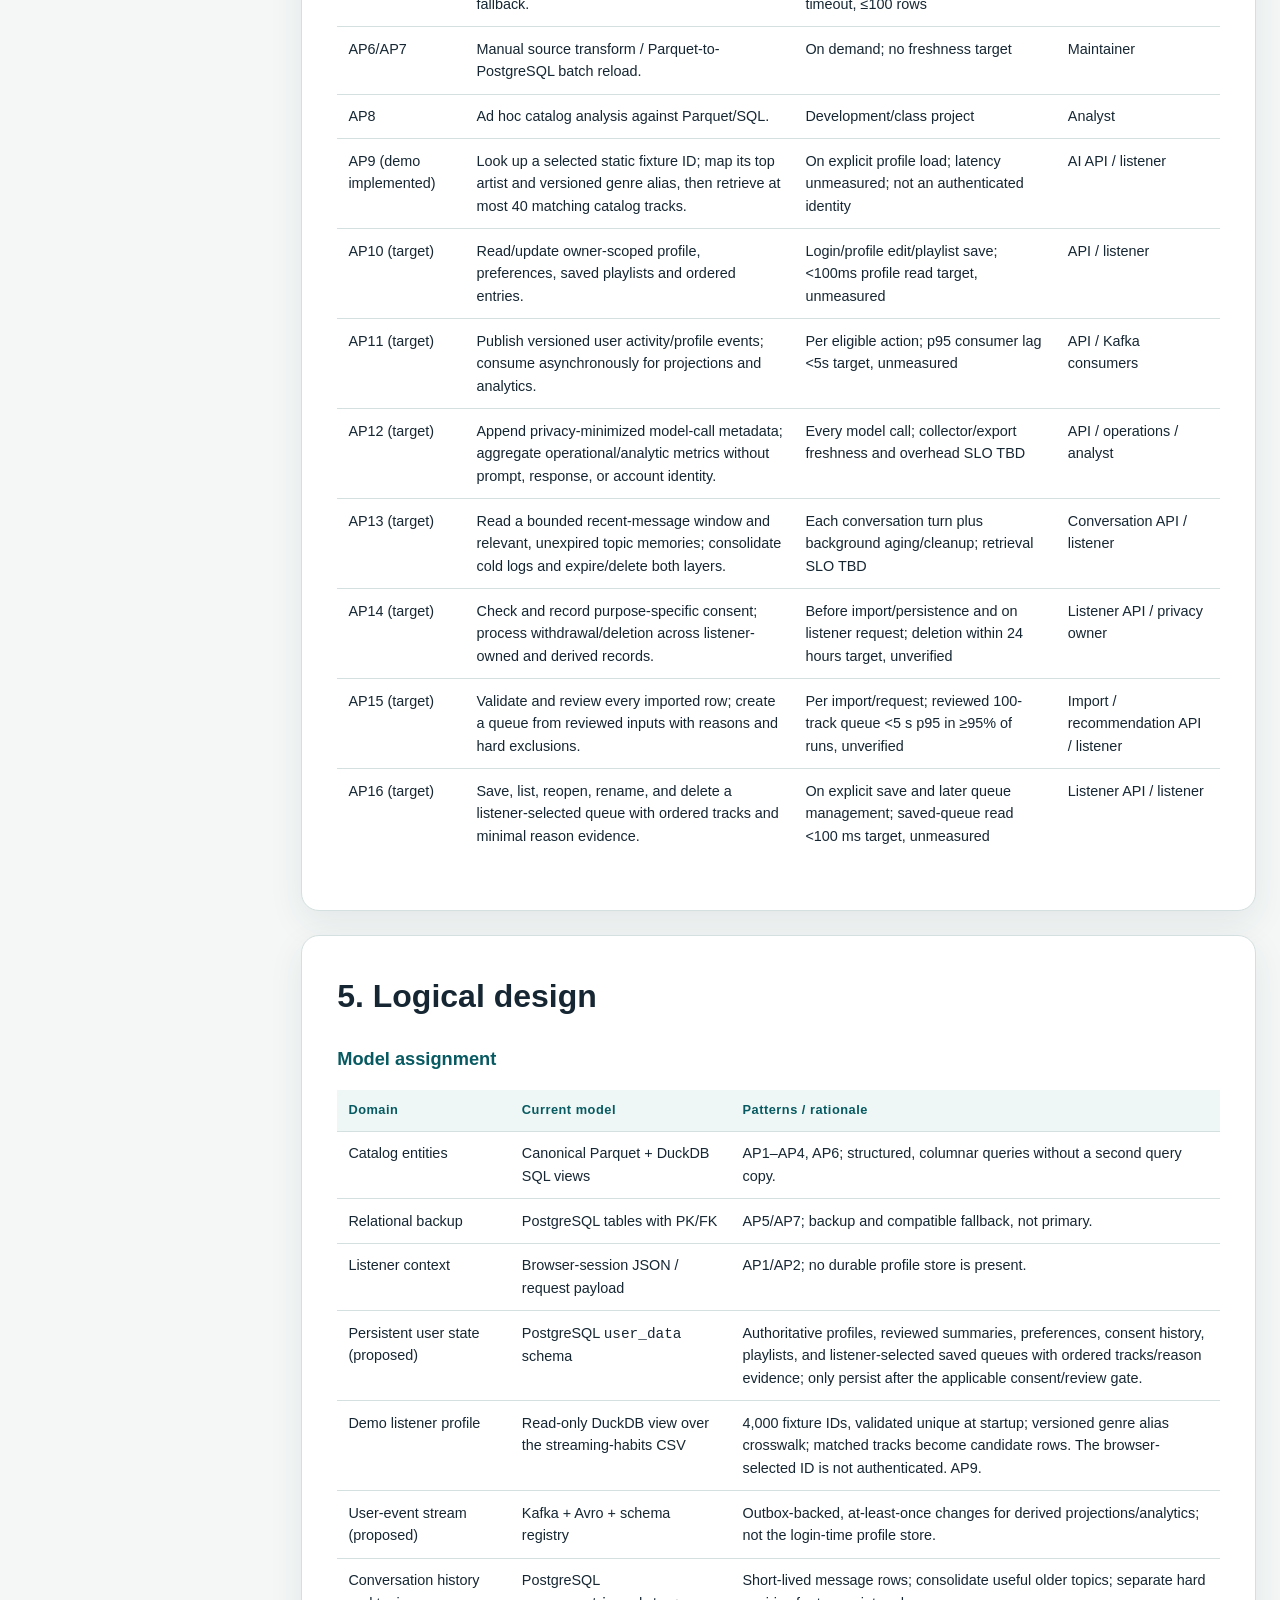
==== commit fbc80453: "Add ERD diagrams to report" ====
--- a/reports/final/architecture.html
+++ b/reports/final/architecture.html
@@ -264,6 +264,15 @@
     .erd-step.primary { border-color: #4ca79c; background: var(--mint); }
     .erd-step.future { border-color: #a8b6c9; background: var(--blue); }
     .erd-arrow { align-self: center; color: var(--teal); font-size: 1.35rem; font-weight: 800; }
+    .erd-embed {
+      display: block;
+      width: 100%;
+      height: 850px;
+      border: 1px solid var(--line);
+      border-radius: 10px;
+      background: #f5f7f8;
+    }
+    .erd-embed-link { margin: .55rem 0 1.25rem; font-size: .86rem; }
     .arch-flows { display: grid; gap: .85rem; }
     .arch-flow {
       display: grid;
@@ -319,6 +328,7 @@
       section { scroll-margin-top: 4.5rem; }
       .erd-entities { grid-template-columns: repeat(2, minmax(0, 1fr)); }
       .erd-entities.proposed-grid { grid-template-columns: repeat(2, minmax(0, 1fr)); }
+      .erd-embed { height: 75vh; min-height: 620px; }
       .arch-flow { grid-template-columns: 1fr; }
       .arch-flow-track { grid-template-columns: 1fr; }
       .arch-flow-track.compact { grid-template-columns: 1fr; }
@@ -669,6 +679,25 @@
               <p class="relations">Summarize and persist a useful memory before deleting its transcript. Expiry/deletion removes the summary, vector, and source links. Retrieval falloff affects ranking but does not extend or replace hard expiry.</p>
             </div>
           </div>
+        </div>
+        <h3>Detailed ERD diagrams</h3>
+        <p>The Parquet catalog model above remains the canonical current data model. These diagrams provide a detailed relational view of the catalog and the proposed user-serving and conversation-memory schemas.</p>
+        <div class="erd-domain">
+          <h4>Current music catalog</h4>
+          <iframe class="erd-embed" src="./erd/current-catalog.html" title="Current music catalog entity-relationship diagram" loading="lazy"></iframe>
+          <p class="erd-embed-link"><a href="./erd/current-catalog.html">Open the current catalog ERD</a></p>
+        </div>
+        <div class="erd-domain">
+          <h4>Proposed user-serving schema</h4>
+          <p>Proposed design; these tables are not currently implemented.</p>
+          <iframe class="erd-embed" src="./erd/user-serving.html" title="Proposed user-serving entity-relationship diagram" loading="lazy"></iframe>
+          <p class="erd-embed-link"><a href="./erd/user-serving.html">Open the proposed user-serving ERD</a></p>
+        </div>
+        <div class="erd-domain">
+          <h4>Proposed conversation-memory schema</h4>
+          <p>Proposed design; persistent history is off by default and requires separate opt-in.</p>
+          <iframe class="erd-embed" src="./erd/conversation-memory.html" title="Proposed conversation-memory entity-relationship diagram" loading="lazy"></iframe>
+          <p class="erd-embed-link"><a href="./erd/conversation-memory.html">Open the proposed conversation-memory ERD</a></p>
         </div>
         <h3>Observed inventory</h3>
         <p>Measured from local files on 2026-10-16. Parquet sizes are compressed; growth is unknown because there is no retained refresh history.</p>
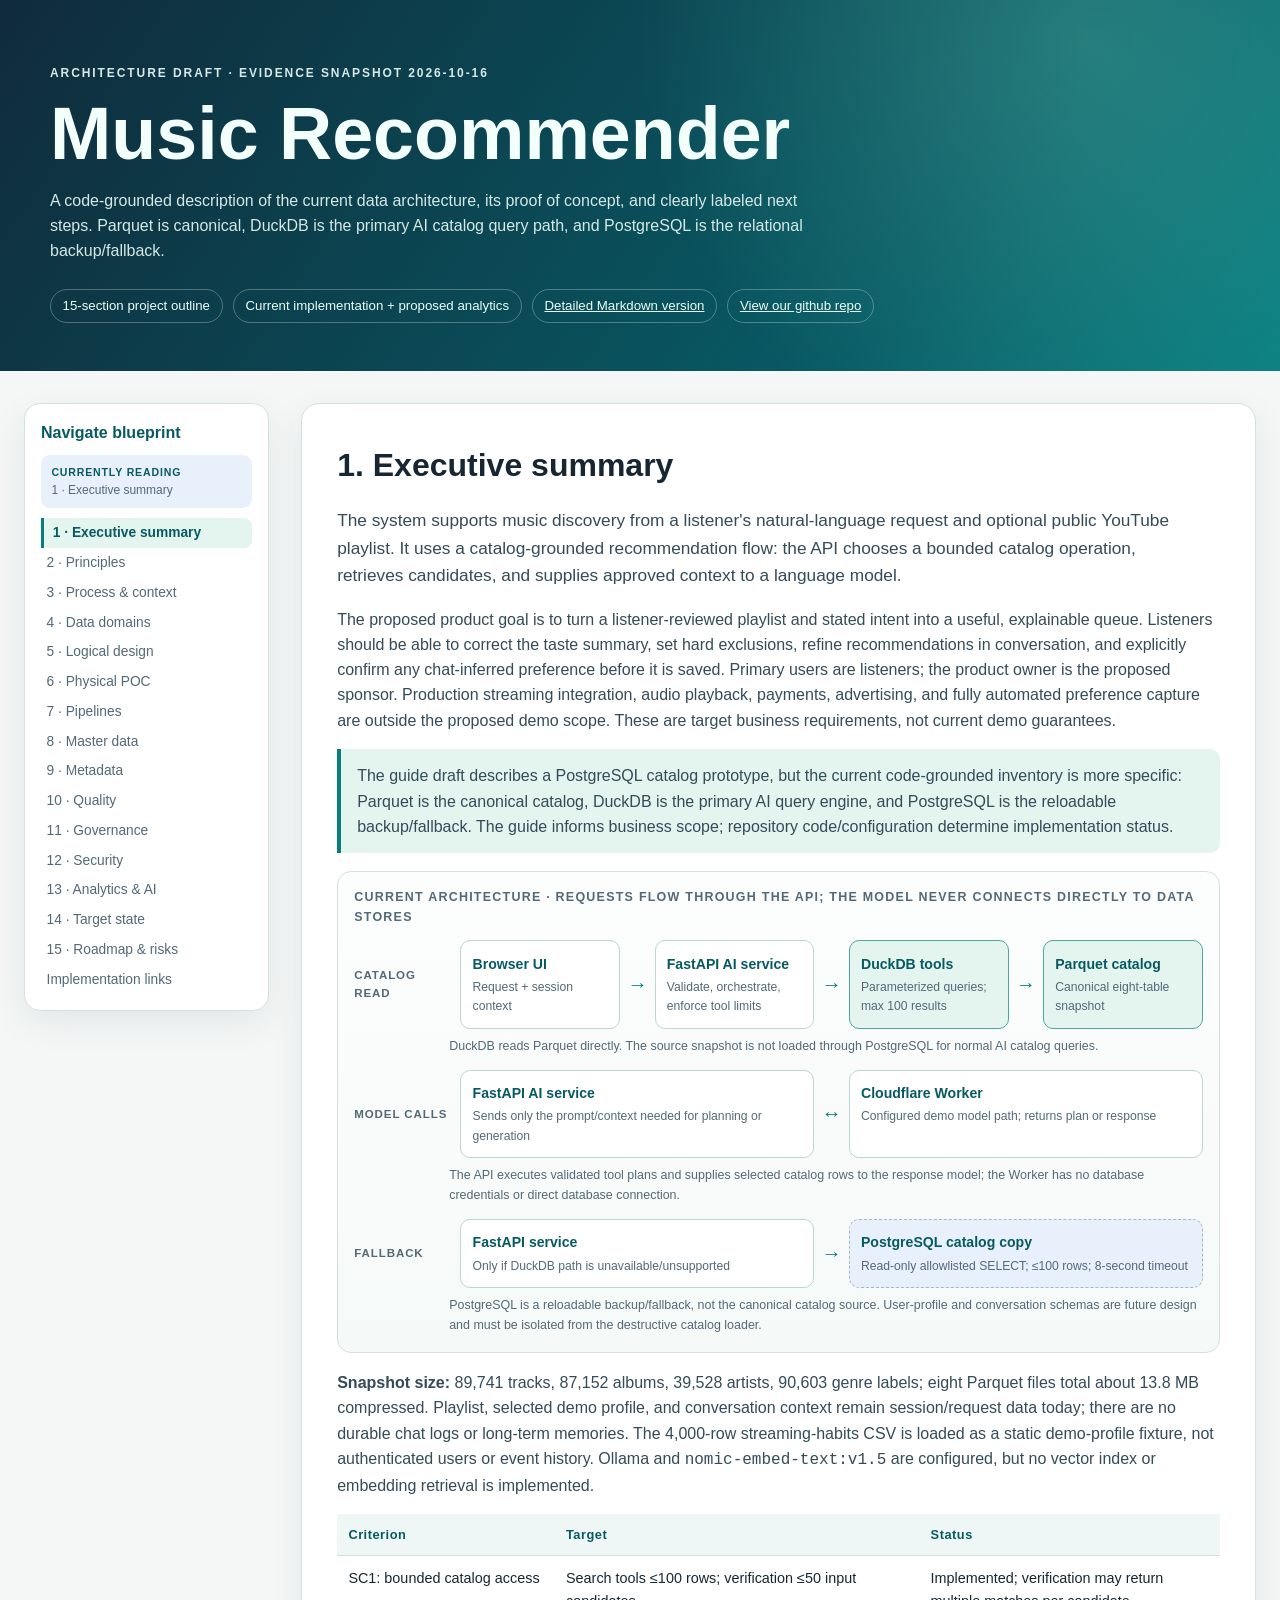
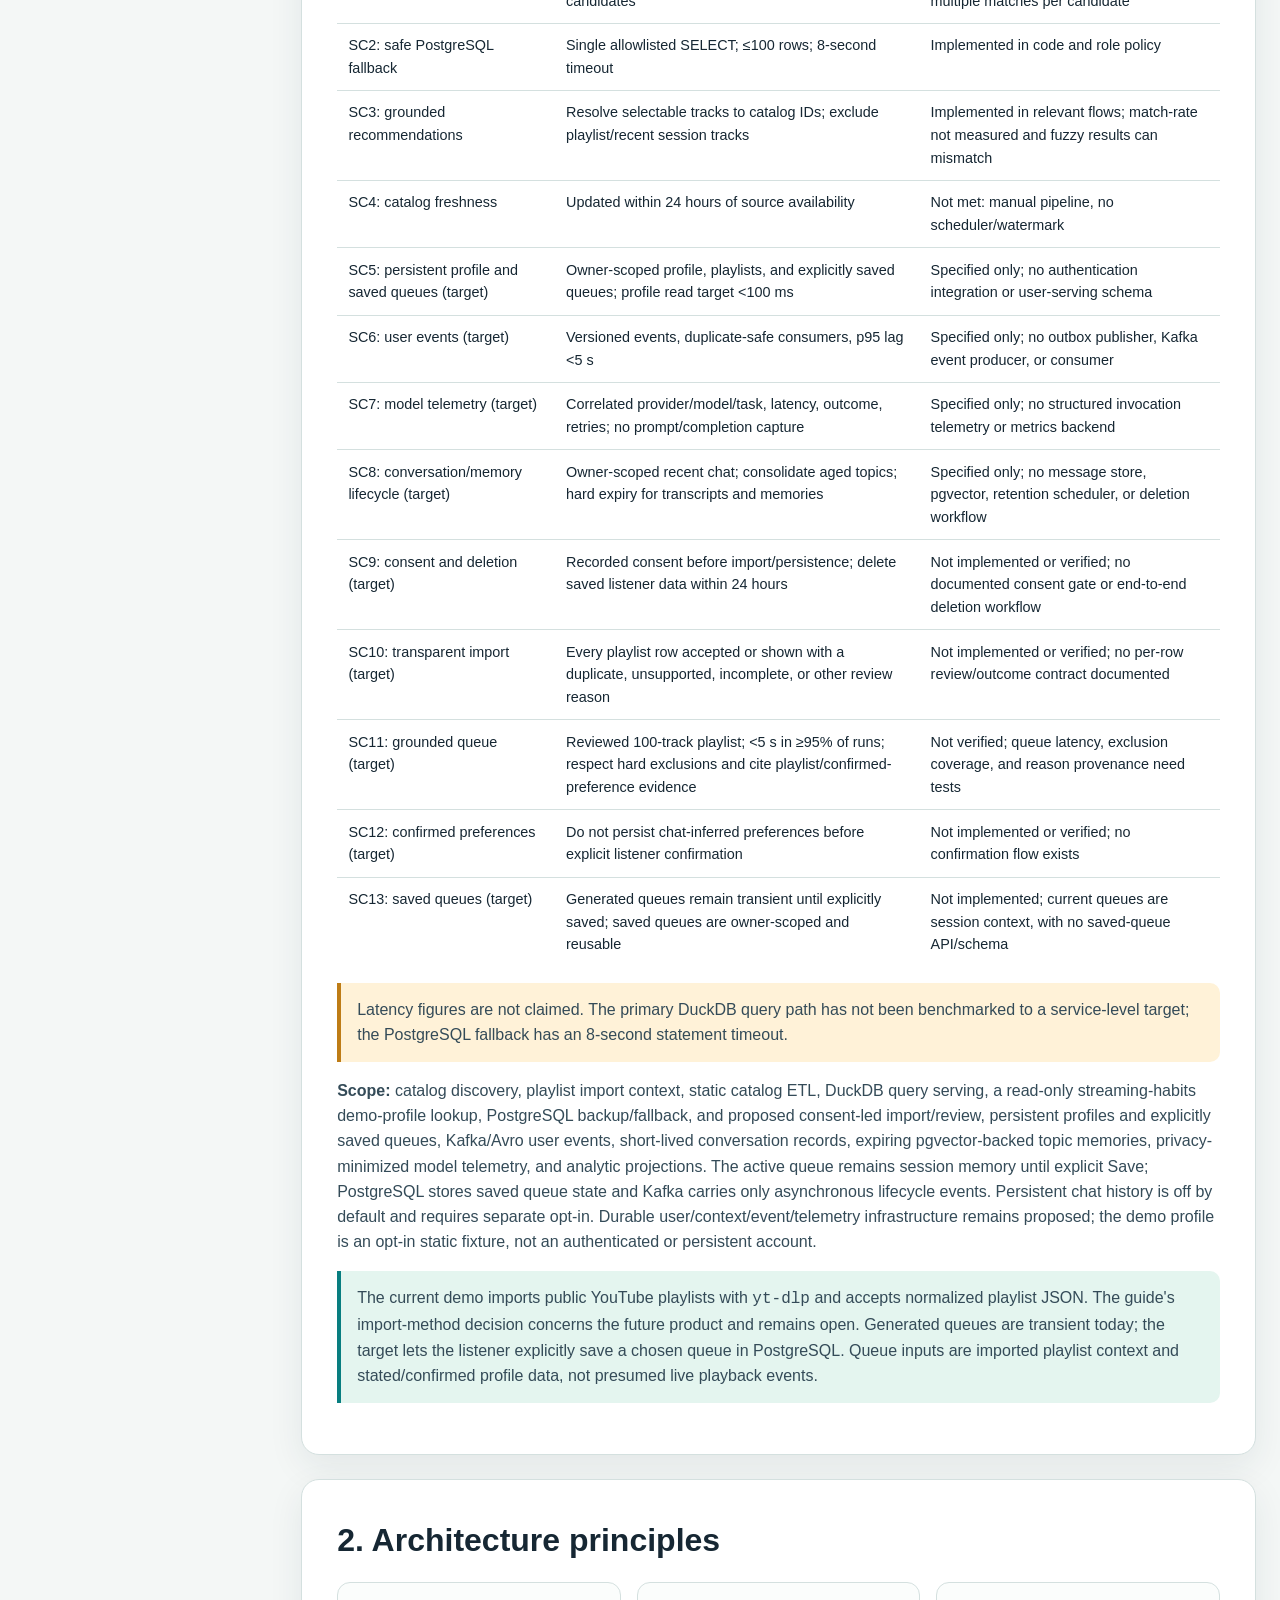
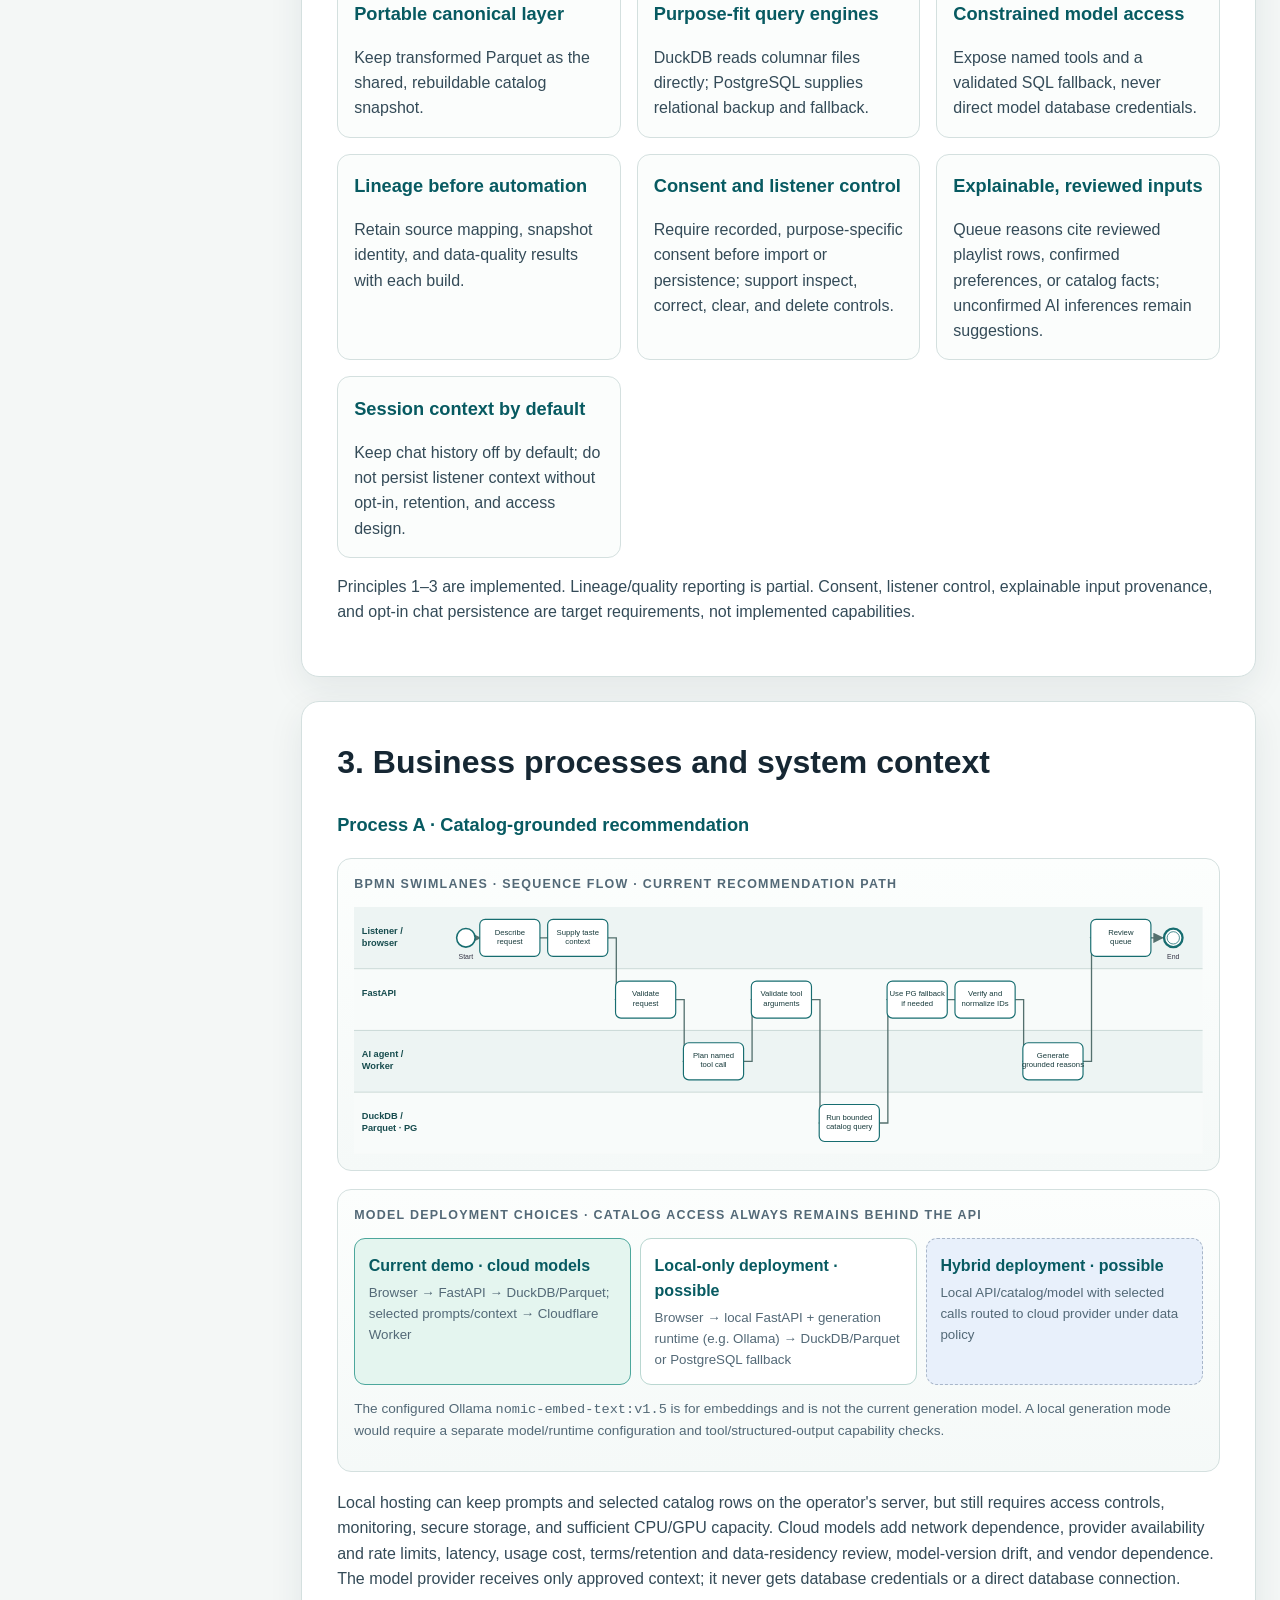
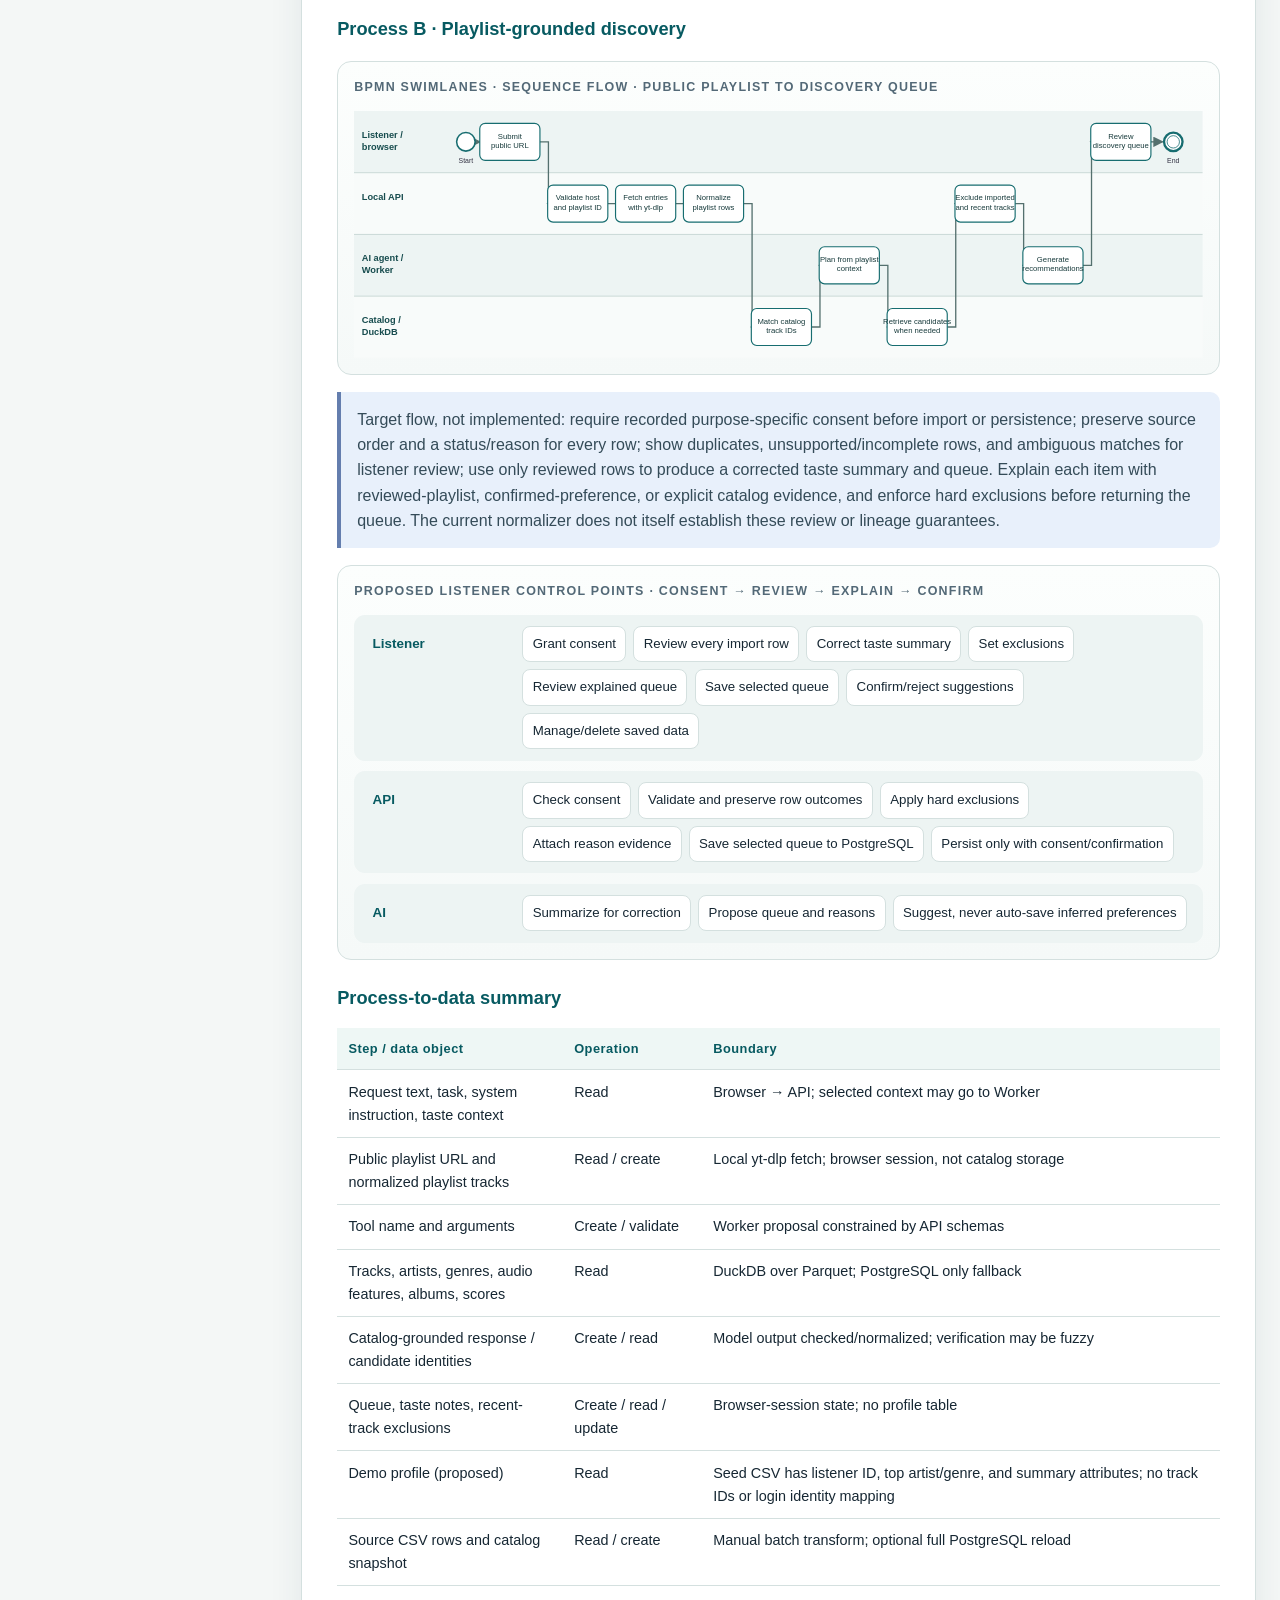
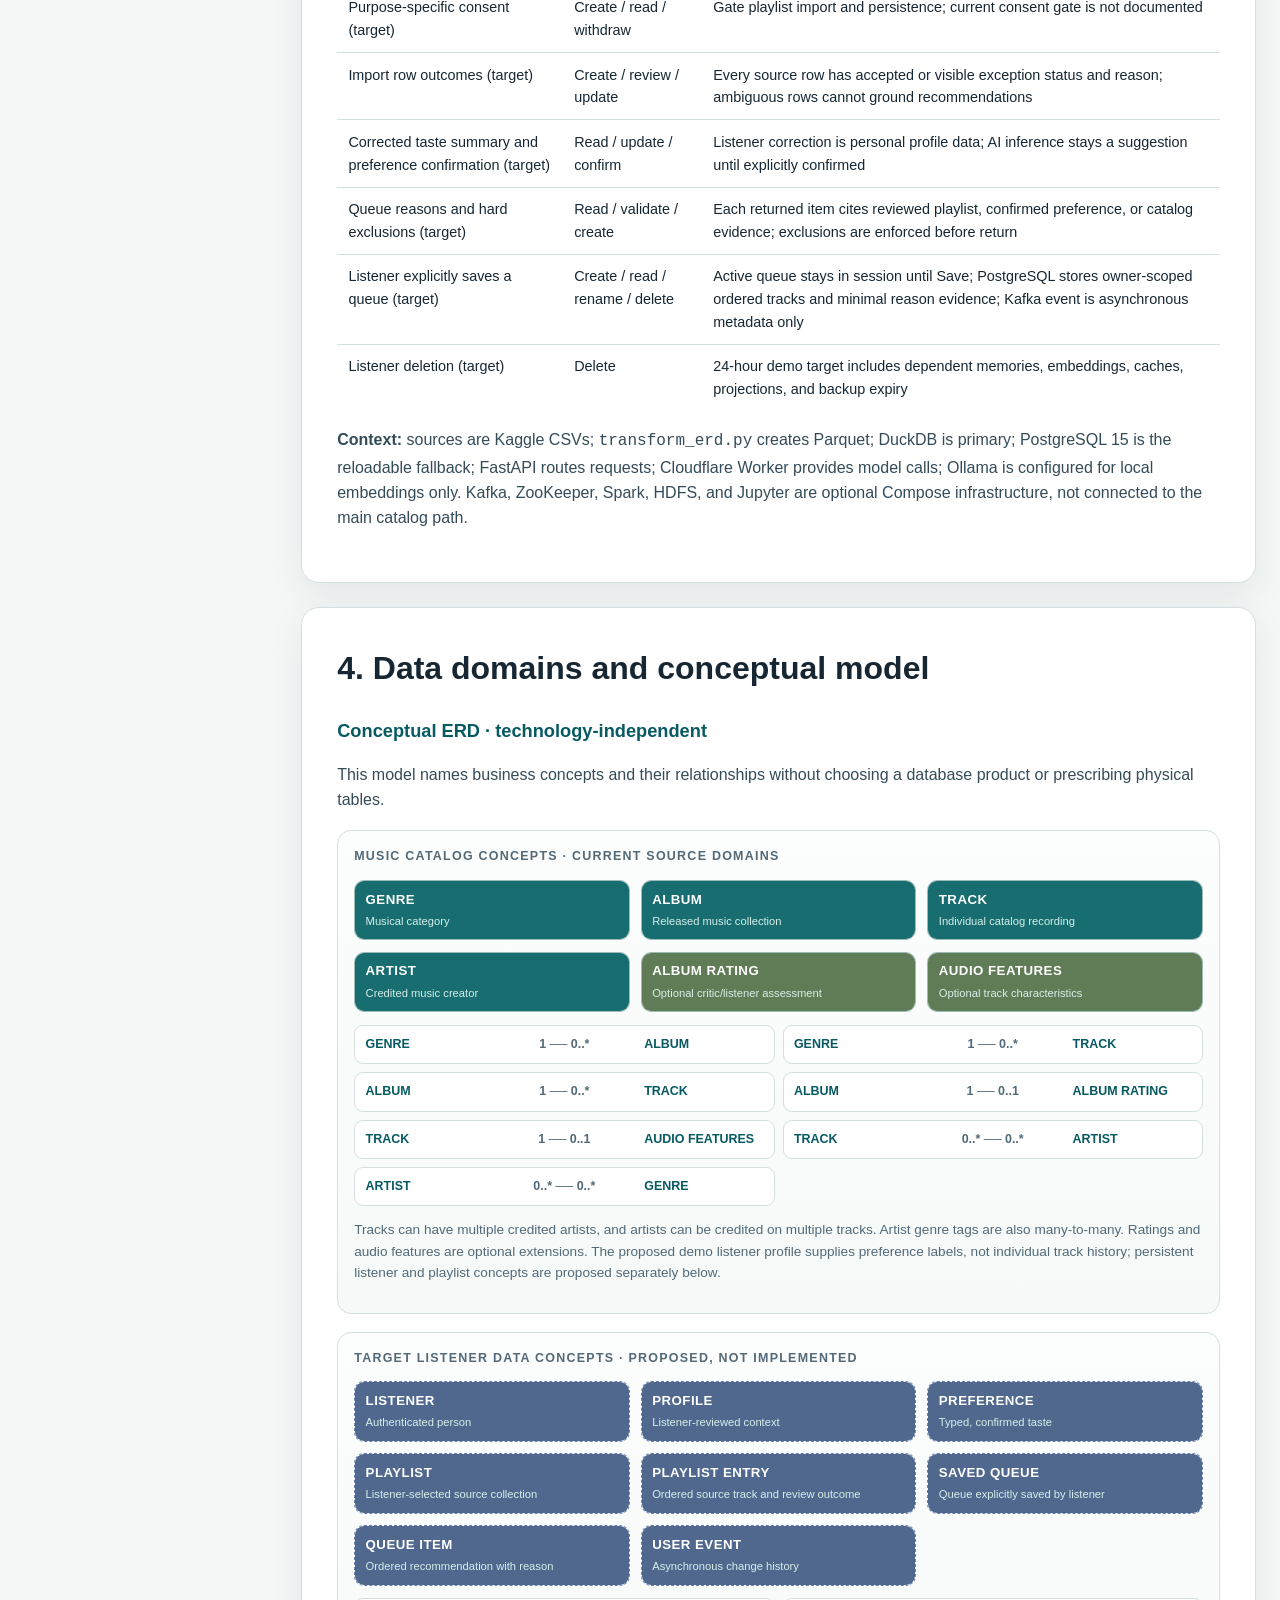
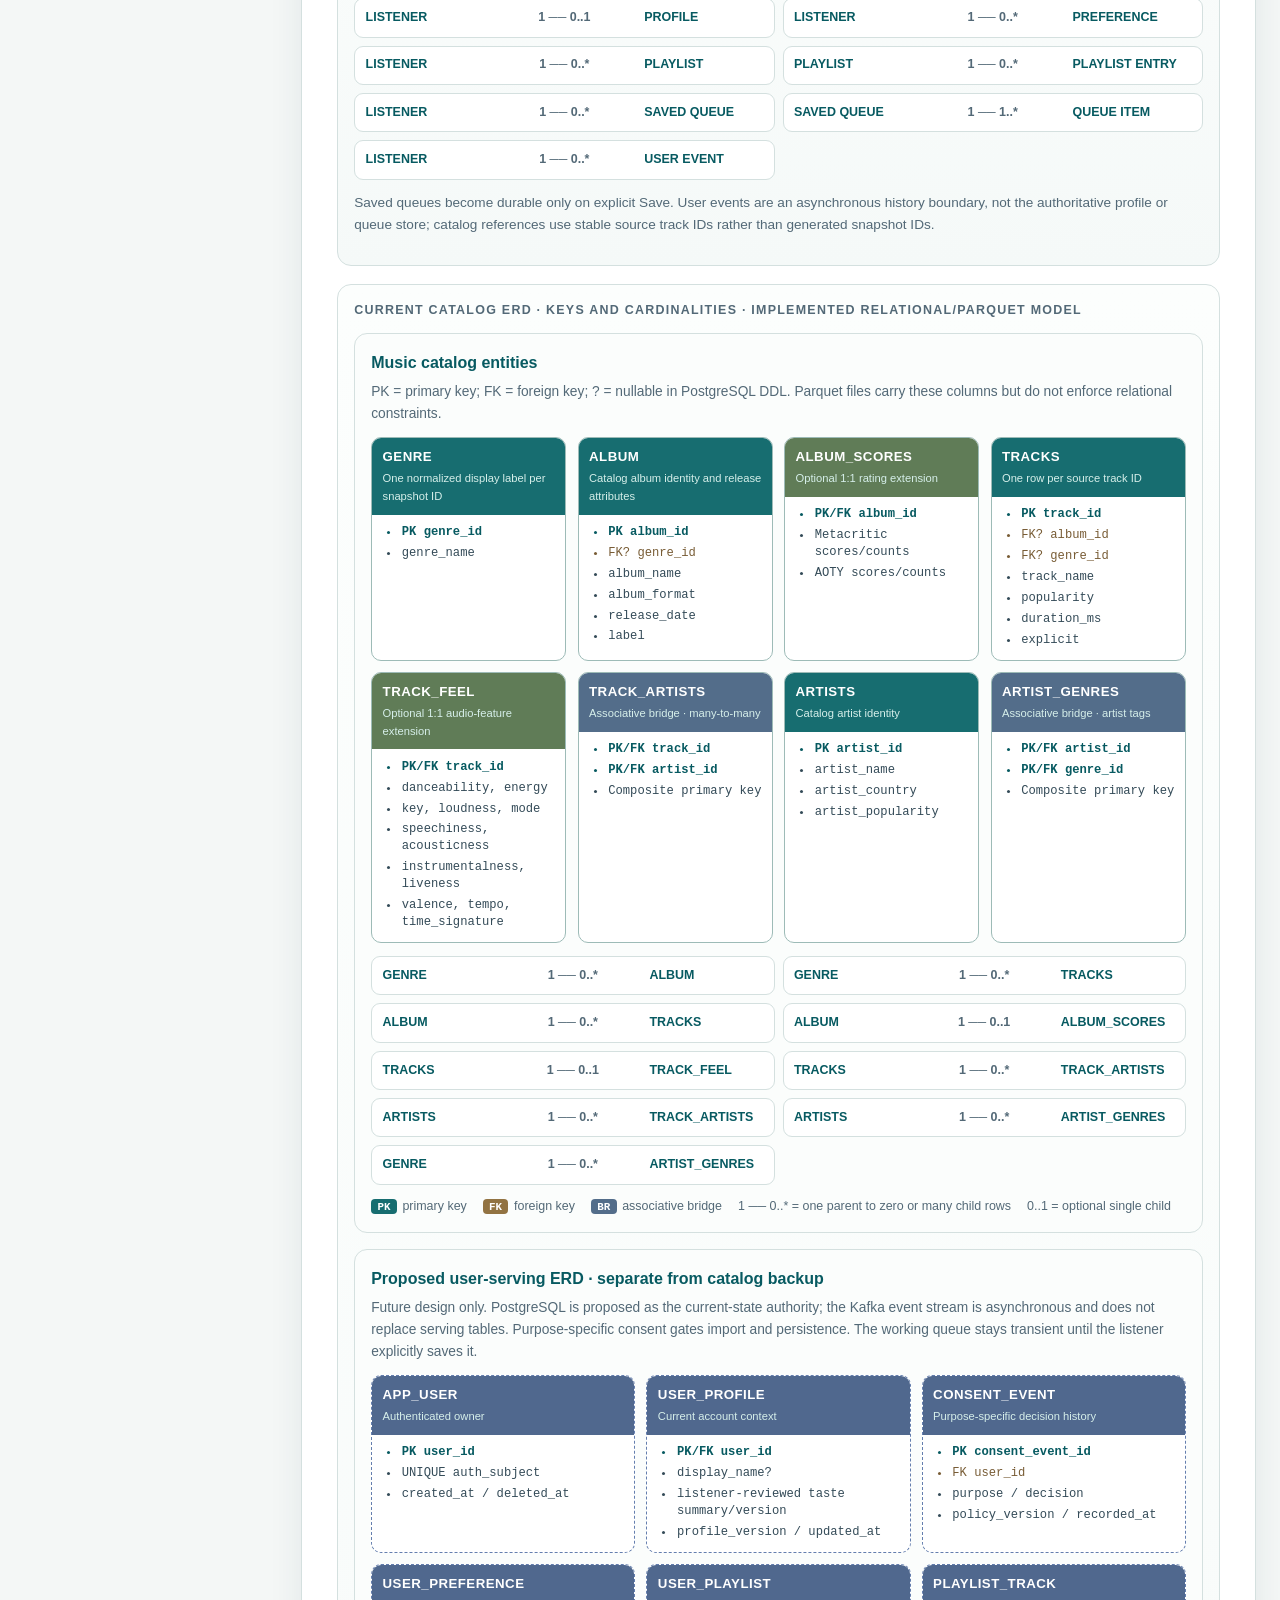
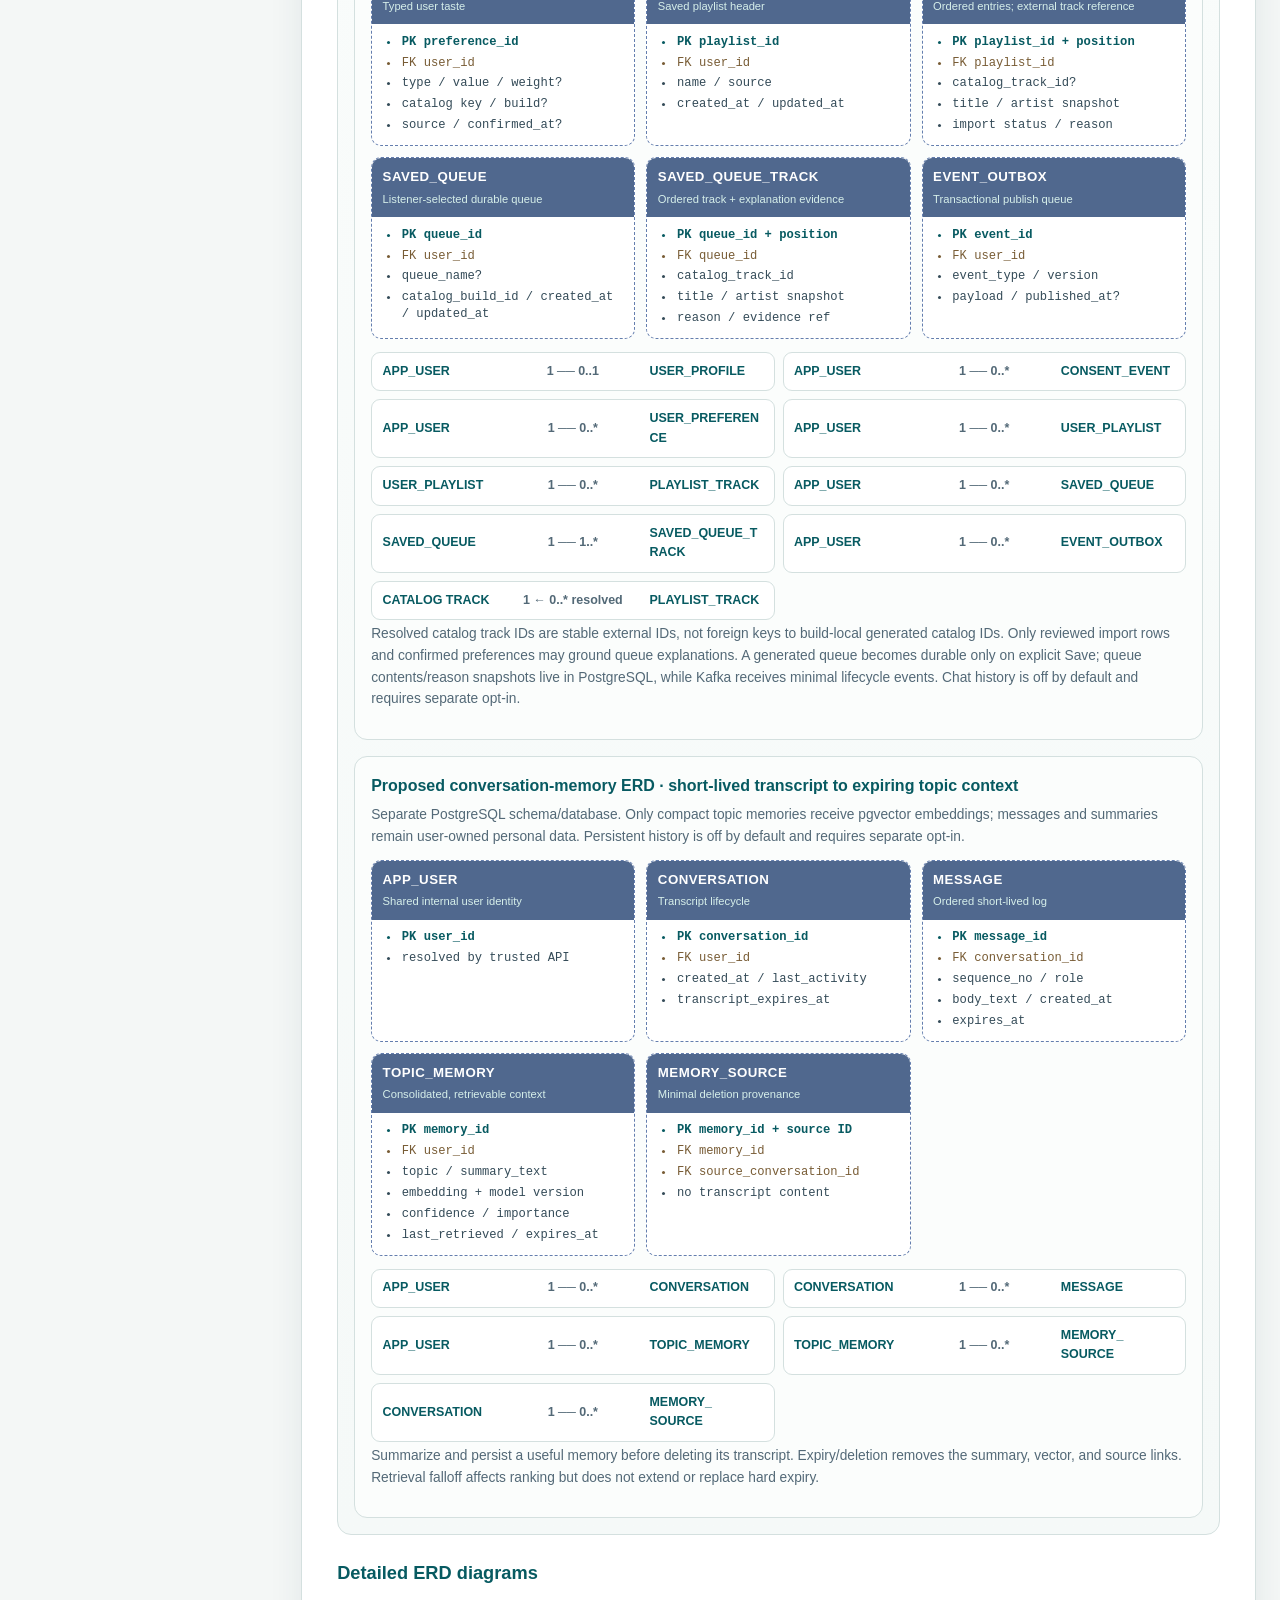
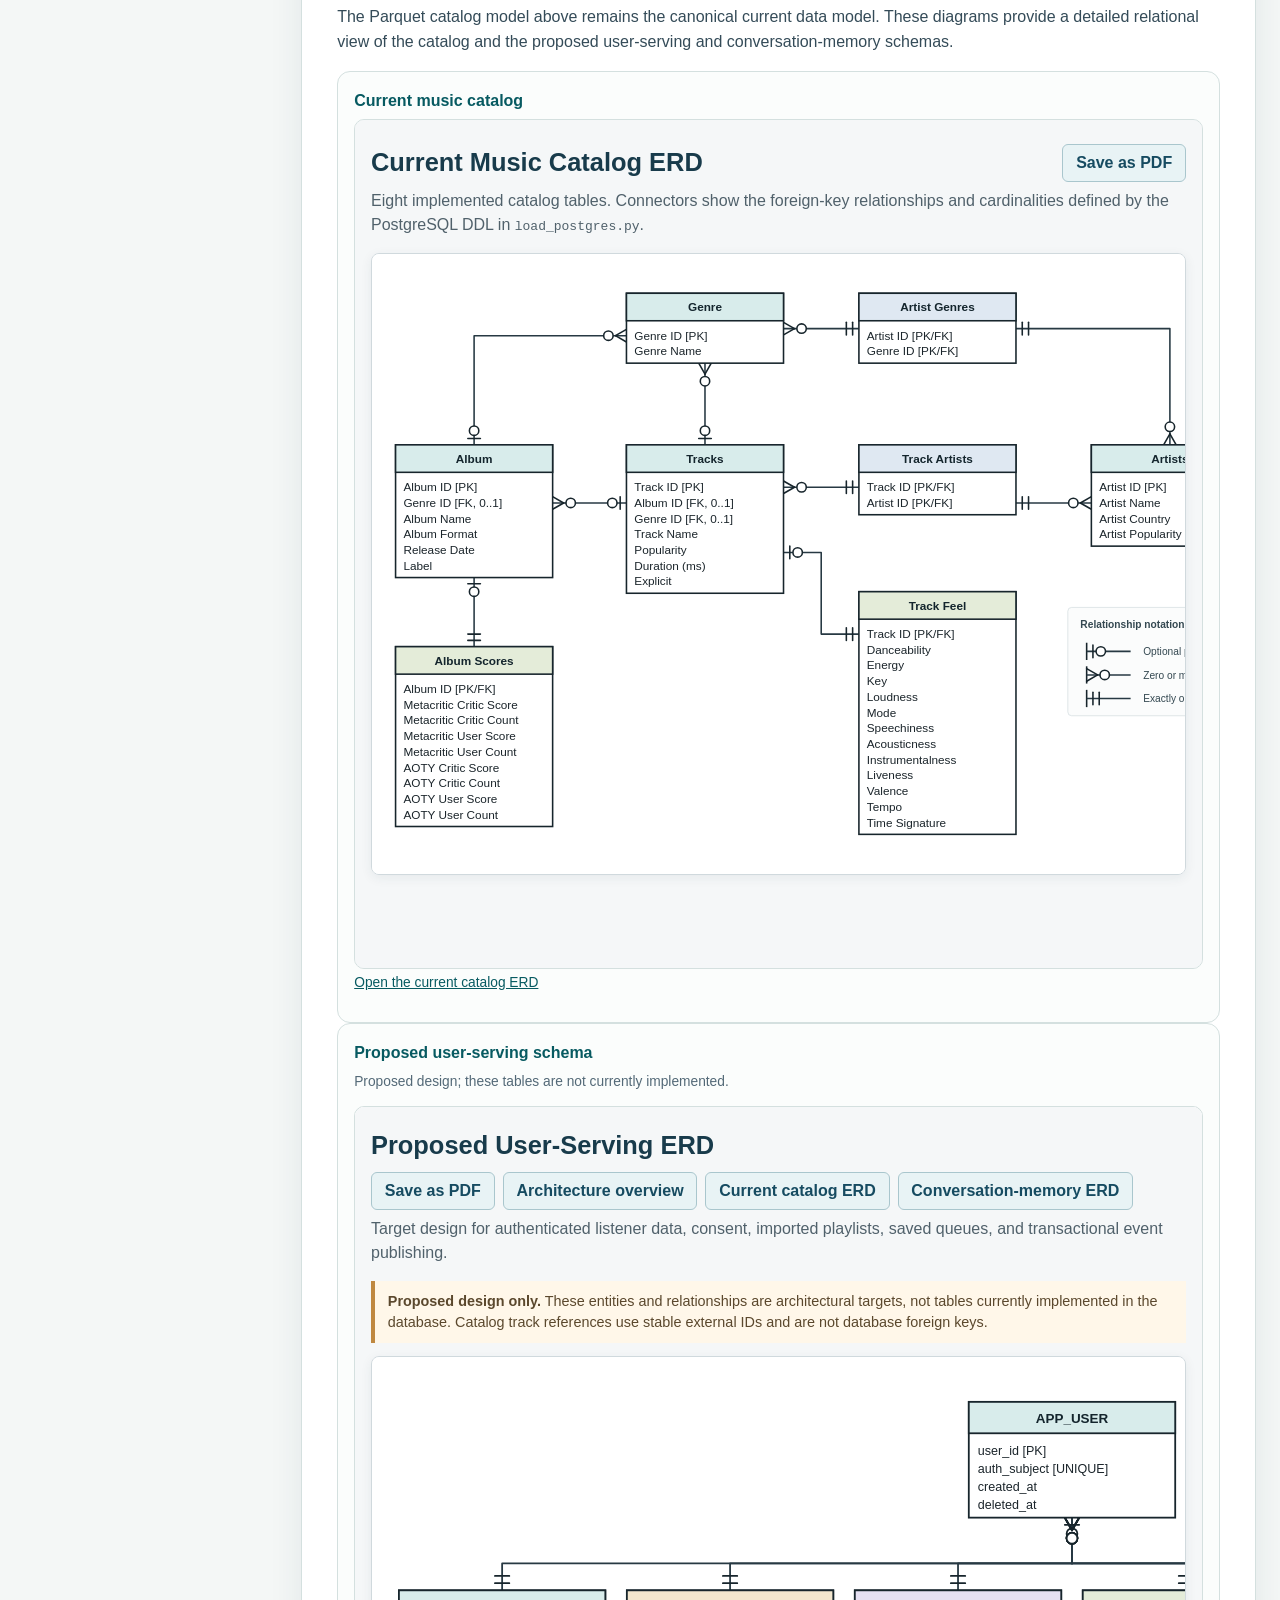
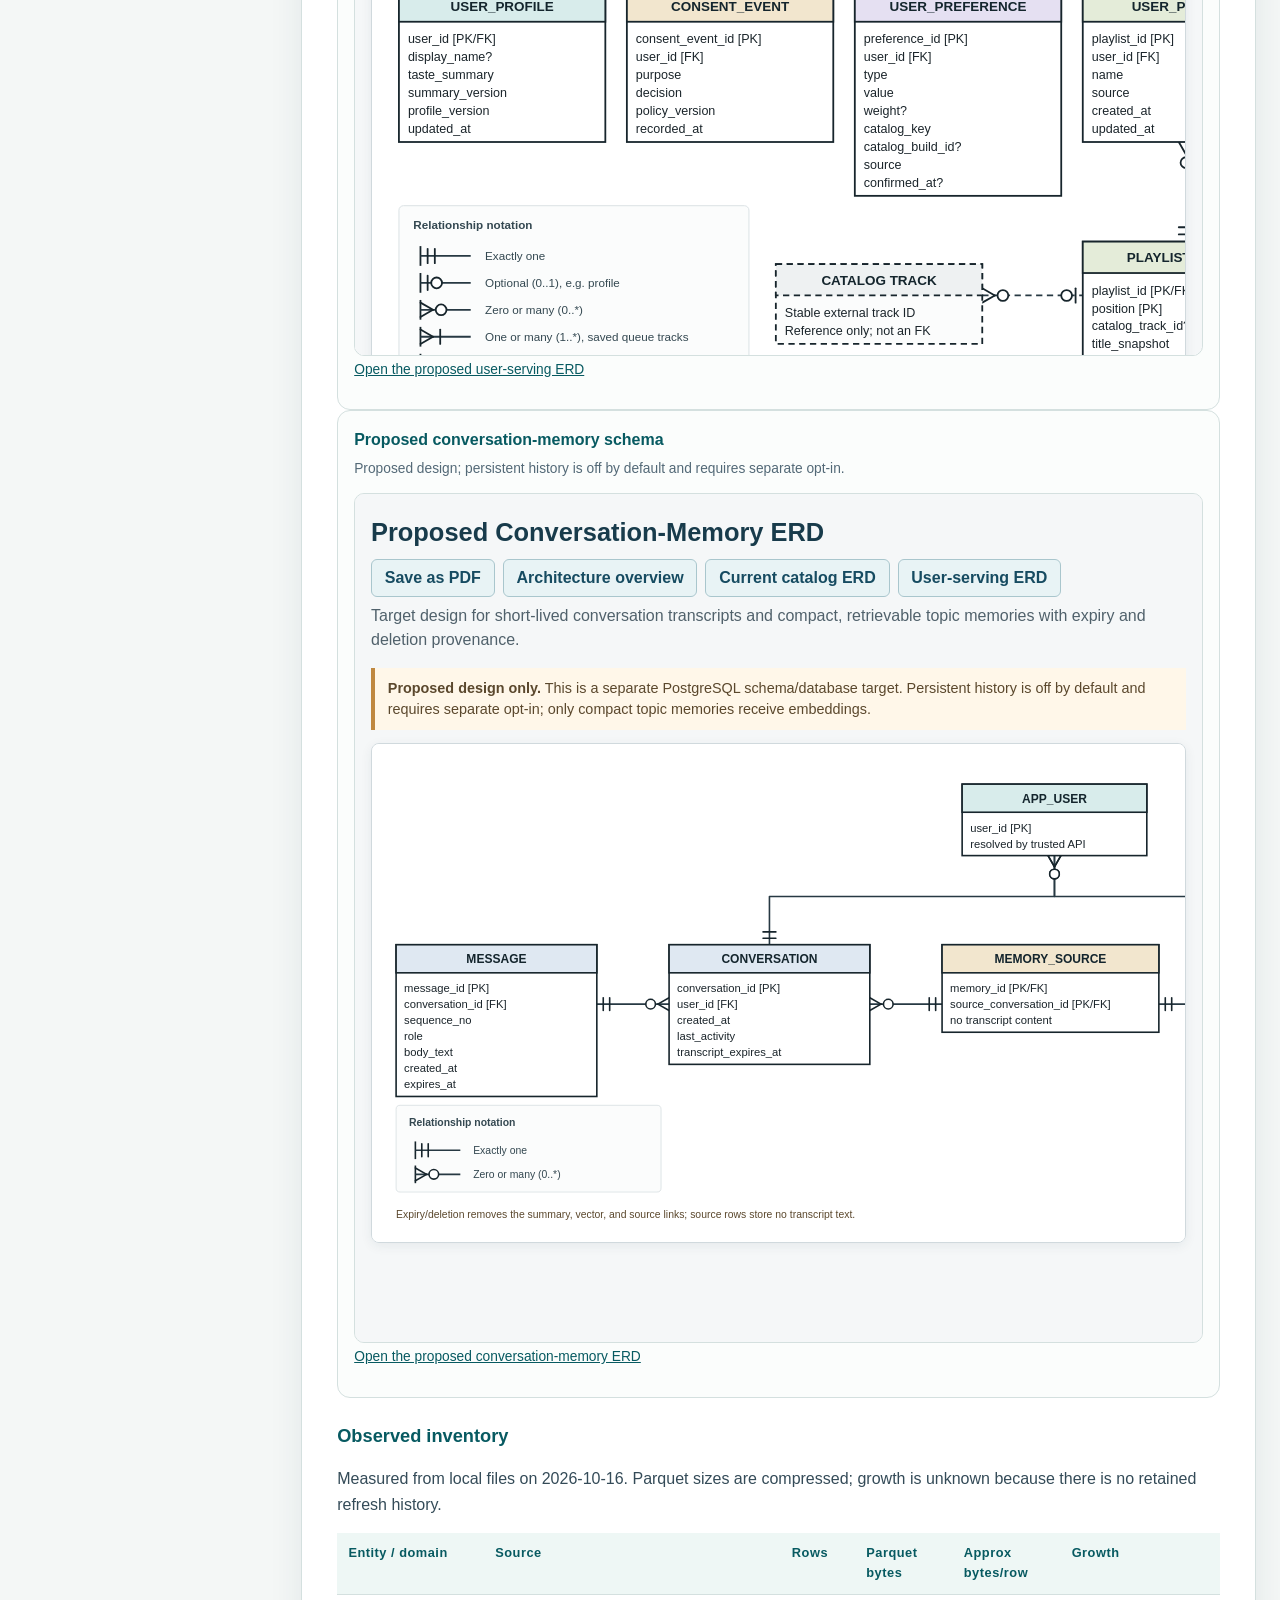
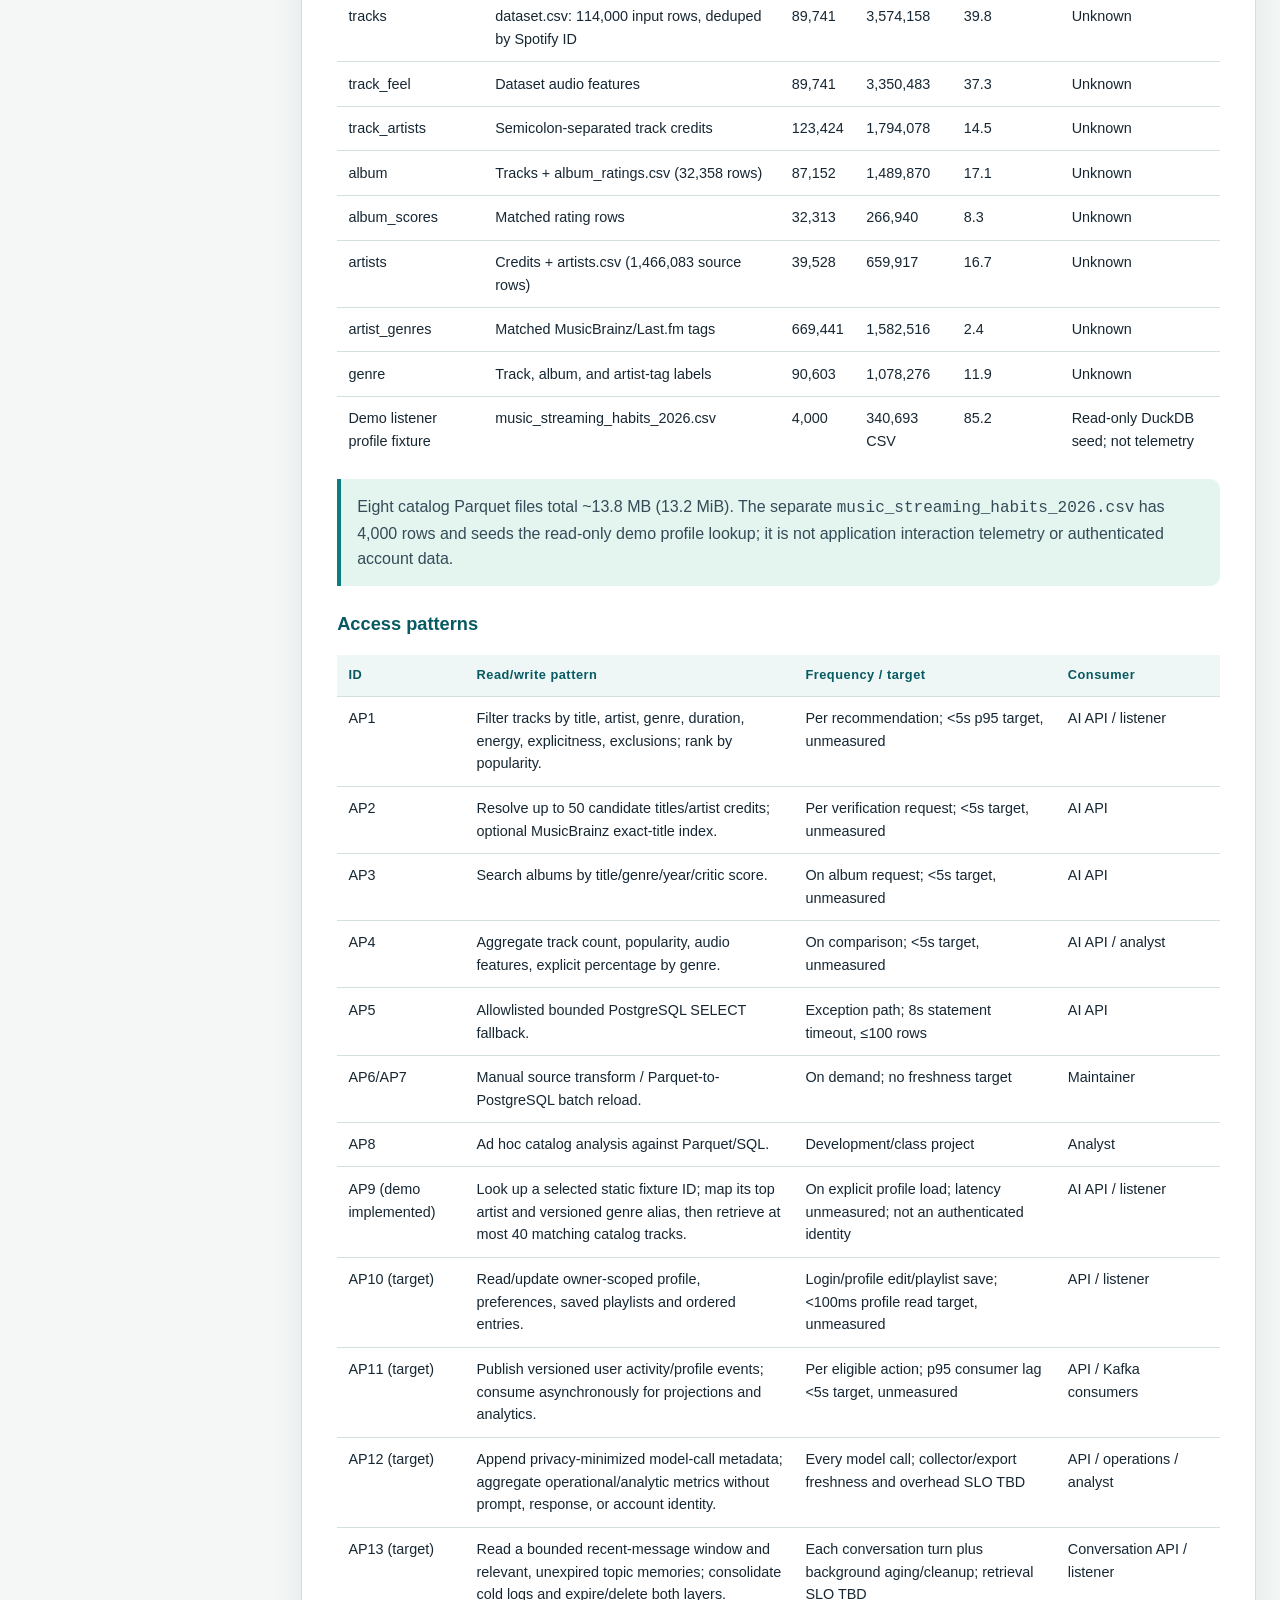
==== commit c6d67c54: "Fix reports" ====
--- a/reports/final/architecture.html
+++ b/reports/final/architecture.html
@@ -193,6 +193,7 @@
     .lane-name { padding: .45rem; color: var(--teal-dark); font-size: .84rem; font-weight: 800; }
     .activities { display: flex; flex-wrap: wrap; gap: .45rem; }
     .activity { padding: .42rem .58rem; border: 1px solid var(--line); border-radius: 8px; background: white; font-size: .83rem; }
+    .bpmn-svg { display: block; width: 100%; height: auto; }
     .erd-grid { display: grid; grid-template-columns: repeat(4, minmax(130px, 1fr)); gap: .6rem; }
     .entity {
       padding: .7rem;
@@ -273,6 +274,7 @@
       background: #f5f7f8;
     }
     .erd-embed-link { margin: .55rem 0 1.25rem; font-size: .86rem; }
+    .print-summary { display: none; }
     .arch-flows { display: grid; gap: .85rem; }
     .arch-flow {
       display: grid;
@@ -352,14 +354,45 @@
       .star .fact, .star .dim-a, .star .dim-b, .star .dim-c, .star .dim-d, .star .dim-e { grid-column: auto; grid-row: auto; }
     }
     @media print {
-      body { background: white; }
-      .hero { padding: 1.5rem; color: var(--ink); background: white; border-bottom: 2px solid var(--teal); }
-      .hero p, .eyebrow { color: var(--muted); }
-      .pill { border-color: var(--line); color: var(--ink); }
-      .layout { display: block; padding: 1rem; }
-      nav { display: none; }
-      section { break-inside: avoid; box-shadow: none; }
-      a { color: inherit; }
+      @page { size: letter; margin: .45in .5in; }
+      body { background: white; font-size: 10pt; }
+      .hero, nav, .reading-indicator { display: none !important; }
+      .print-summary {
+        display: block;
+        min-height: 9.9in;
+        padding: .1in .05in;
+        color: var(--ink);
+        break-after: page;
+      }
+      .print-summary h1 { margin: 0 0 .1in; font-size: 30pt; }
+      .print-summary h2 { margin: 0 0 .15in; font-size: 14pt; }
+      .print-summary p { margin: .08in 0; }
+      .print-summary .summary-meta { color: var(--muted); font-size: 9pt; }
+      .print-summary .summary-flow { margin: .12in 0; padding: .12in; border: 1px solid var(--line); border-radius: 8px; background: #f5f9f8; font-weight: 700; text-align: center; }
+      .print-summary .summary-grid { display: grid; grid-template-columns: 1fr 1fr; gap: .1in .2in; margin: .12in 0; }
+      .print-summary .summary-item { padding: .1in; border: 1px solid var(--line); border-radius: 7px; }
+      .print-summary .summary-item strong { display: block; color: var(--teal-dark); }
+      .print-summary .summary-status { margin-top: .1in; padding: .12in; border-left: 3px solid var(--teal); background: var(--mint); }
+      .layout { display: block; max-width: none; padding: 0; }
+      main { min-width: 0; }
+      #s1 { display: none; }
+      section { box-shadow: none; break-inside: auto; }
+      .erd-domain { break-inside: avoid; }
+      .erd-embed { height: 5.35in; }
+      .erd-embed.user-serving { height: 4.15in; }
+      .erd-embed.conversation-memory { height: 3.8in; }
+      .data-dictionary { font-size: 7pt; }
+      .data-dictionary th, .data-dictionary td { padding: .28rem .32rem; }
+      .data-dictionary tr { break-inside: avoid; }
+      .mapping-table { font-size: 7.2pt; }
+      .mapping-table th, .mapping-table td { padding: .3rem .35rem; }
+      .benchmark { font-size: 8pt; }
+      .benchmark th, .benchmark td { padding: .28rem .32rem; }
+      table thead { display: table-header-group; }
+      table tr { break-inside: avoid; }
+      h2, h3, h4 { break-after: avoid-page; page-break-after: avoid; }
+      a { color: inherit; text-decoration: none; }
+      footer { padding: 0; }
     }
   </style>
 </head>
@@ -375,6 +408,23 @@
       <span class="pill"><a href="https://github.com/htrussell/music-recommender-database" target="_blank" rel="noopener noreferrer" style="color:inherit">View our github repo</a></span>
     </div>
   </header>
+
+  <section class="print-summary" aria-label="One-page executive summary">
+    <p class="eyebrow">Data Architecture Blueprint · Evidence snapshot 2026-10-16</p>
+    <h1>Music Recommender</h1>
+    <h2>Executive summary</h2>
+    <p>This blueprint describes a music-discovery assistant that turns a listener's natural-language request and optional public playlist into explainable, catalog-grounded recommendations. Primary users are listeners; the product owner is the proposed sponsor. Production streaming integration, playback, advertising, and fully automated preference capture are out of scope.</p>
+    <div class="summary-flow">Browser → FastAPI → DuckDB → canonical Parquet catalog<br>FastAPI → Cloudflare Worker for model planning and generation<br>PostgreSQL → reloadable catalog backup and bounded read-only fallback</div>
+    <p><strong>Current design:</strong> the eight-table Zstandard Parquet snapshot is canonical; DuckDB queries those files directly and is the primary AI catalog path. The API validates requests and bounds tool results before selected context is sent to the configured Cloudflare Worker. PostgreSQL is a separately loaded backup/fallback, not the primary catalog. Playlist/profile context is browser-session data. Ollama is configured for embeddings, but no vector index or retrieval is implemented.</p>
+    <div class="summary-grid">
+      <div class="summary-item"><strong>Bounded access · implemented</strong>Catalog tools return at most 100 rows; track-verification requests accept at most 50 candidates.</div>
+      <div class="summary-item"><strong>Safe fallback · implemented</strong>PostgreSQL fallback is read-only, allowlisted, limited to 100 rows, and has an 8-second statement timeout.</div>
+      <div class="summary-item"><strong>Grounded discovery · partial</strong>Relevant flows verify candidates against the local catalog and exclude playlist/recent tracks; match quality is not measured and fuzzy mismatches remain possible.</div>
+      <div class="summary-item"><strong>Freshness · not met</strong>Catalog transformation/loading is manual; no scheduler or freshness watermark ensures updates within 24 hours.</div>
+    </div>
+    <p class="summary-status"><strong>Target architecture, not current capability:</strong> consent-led playlist review, authenticated persistent profiles and saved queues, confirmed preferences, owner-scoped conversation memory, Kafka/Avro events, and model telemetry are specified as future work. No durable profile, queue, chat history, or memory store is implemented. Current snapshot: 89,741 tracks, 87,152 albums, 39,528 artists, and 90,603 genre labels across eight Parquet files (~13.8 MB compressed).</p>
+    <p class="summary-meta">The detailed sections distinguish implemented behavior from proposals and identify unmeasured performance claims.</p>
+  </section>
 
   <div class="layout">
     <nav aria-label="Blueprint sections">
@@ -470,13 +520,42 @@
         <h2>3. Business processes and system context</h2>
         <h3>Process A · Catalog-grounded recommendation</h3>
         <div class="diagram">
-          <p class="diagram-label">Swimlanes · activity-level BPMN representation</p>
-          <div class="lanes">
-            <div class="lane"><div class="lane-name">Listener / browser</div><div class="activities"><span class="activity">Describe request</span><span class="activity">Supply taste context</span><span class="activity">Review queue</span><span class="activity">Retain session exclusions</span></div></div>
-            <div class="lane"><div class="lane-name">AI API</div><div class="activities"><span class="activity">Choose catalog/no-catalog path</span><span class="activity">Validate tool arguments</span><span class="activity">Retrieve candidates</span><span class="activity">Apply fallback if needed</span><span class="activity">Validate response</span></div></div>
-            <div class="lane"><div class="lane-name">DuckDB / Parquet</div><div class="activities"><span class="activity">Run parameterized tool</span><span class="activity">Return ≤100 rows</span></div></div>
-            <div class="lane"><div class="lane-name">Model runtime · demo Cloudflare</div><div class="activities"><span class="activity">Plan tool / SQL</span><span class="activity">Generate response from supplied context</span><span class="activity">Local Ollama generation is an option, not current wiring</span></div></div>
-          </div>
+          <p class="diagram-label">BPMN swimlanes · sequence flow · current recommendation path</p>
+          <svg class="bpmn-svg" viewBox="0 0 1100 320" role="img" aria-label="BPMN process: listener submits request and taste context, API validates and routes it, AI plans a tool, API validates tool arguments, data stores return bounded candidates with PostgreSQL fallback if needed, API validates and normalizes results, AI generates reasons, and the listener reviews the queue.">
+            <title>Catalog-grounded recommendation BPMN</title>
+            <desc>One start event, ten ordered tasks across listener, API, AI, and data-store lanes, and one end event. Arrows show sequence flow.</desc>
+            <defs><marker id="bpmn-arrow-a" markerWidth="8" markerHeight="8" refX="7" refY="4" orient="auto"><path d="M0,0 L8,4 L0,8 z" fill="#54706e"/></marker></defs>
+            <rect x="0" y="0" width="1100" height="80" fill="#edf4f3"/><rect x="0" y="80" width="1100" height="80" fill="#f8fbfa"/><rect x="0" y="160" width="1100" height="80" fill="#edf4f3"/><rect x="0" y="240" width="1100" height="80" fill="#f8fbfa"/>
+            <path d="M0 80H1100M0 160H1100M0 240H1100" stroke="#bfd1ce"/>
+            <text x="10" y="35" font-size="12" font-weight="700" fill="#174c4e"><tspan x="10">Listener /</tspan><tspan x="10" dy="15">browser</tspan></text>
+            <text x="10" y="115" font-size="12" font-weight="700" fill="#174c4e">FastAPI</text>
+            <text x="10" y="195" font-size="12" font-weight="700" fill="#174c4e"><tspan x="10">AI agent /</tspan><tspan x="10" dy="15">Worker</tspan></text>
+            <text x="10" y="275" font-size="12" font-weight="700" fill="#174c4e"><tspan x="10">DuckDB /</tspan><tspan x="10" dy="15">Parquet · PG</tspan></text>
+            <g fill="none" stroke="#54706e" stroke-width="1.7" marker-end="url(#bpmn-arrow-a)">
+              <path d="M157 40H163"/><path d="M241 40H252V40H251"/><path d="M329 40H340V120H339"/><path d="M417 120H428V200H427"/><path d="M505 200H516V120H515"/><path d="M593 120H604V280H603"/><path d="M681 280H692V120H691"/><path d="M769 120H780V120H779"/><path d="M857 120H868V200H867"/><path d="M945 200H956V40H955"/><path d="M1033 40H1048"/>
+            </g>
+            <circle cx="145" cy="40" r="12" fill="#fff" stroke="#176d70" stroke-width="2"/><text x="145" y="67" text-anchor="middle" font-size="9" fill="#334">Start</text>
+            <g fill="#fff" stroke="#176d70" stroke-width="1.5">
+              <rect x="163" y="16" width="78" height="48" rx="7"/><rect x="251" y="16" width="78" height="48" rx="7"/>
+              <rect x="339" y="96" width="78" height="48" rx="7"/><rect x="427" y="176" width="78" height="48" rx="7"/>
+              <rect x="515" y="96" width="78" height="48" rx="7"/><rect x="603" y="256" width="78" height="48" rx="7"/>
+              <rect x="691" y="96" width="78" height="48" rx="7"/><rect x="779" y="96" width="78" height="48" rx="7"/>
+              <rect x="867" y="176" width="78" height="48" rx="7"/><rect x="955" y="16" width="78" height="48" rx="7"/>
+            </g>
+            <g text-anchor="middle" font-size="10" fill="#183b3c">
+              <text x="202" y="36"><tspan x="202">Describe</tspan><tspan x="202" dy="12">request</tspan></text>
+              <text x="290" y="36"><tspan x="290">Supply taste</tspan><tspan x="290" dy="12">context</tspan></text>
+              <text x="378" y="116"><tspan x="378">Validate</tspan><tspan x="378" dy="12">request</tspan></text>
+              <text x="466" y="196"><tspan x="466">Plan named</tspan><tspan x="466" dy="12">tool call</tspan></text>
+              <text x="554" y="116"><tspan x="554">Validate tool</tspan><tspan x="554" dy="12">arguments</tspan></text>
+              <text x="642" y="276"><tspan x="642">Run bounded</tspan><tspan x="642" dy="12">catalog query</tspan></text>
+              <text x="730" y="116"><tspan x="730">Use PG fallback</tspan><tspan x="730" dy="12">if needed</tspan></text>
+              <text x="818" y="116"><tspan x="818">Verify and</tspan><tspan x="818" dy="12">normalize IDs</tspan></text>
+              <text x="906" y="196"><tspan x="906">Generate</tspan><tspan x="906" dy="12">grounded reasons</tspan></text>
+              <text x="994" y="36"><tspan x="994">Review</tspan><tspan x="994" dy="12">queue</tspan></text>
+            </g>
+            <circle cx="1062" cy="40" r="12" fill="#fff" stroke="#176d70" stroke-width="3"/><circle cx="1062" cy="40" r="8" fill="none" stroke="#176d70" stroke-width="1"/><text x="1062" y="67" text-anchor="middle" font-size="9" fill="#334">End</text>
+          </svg>
         </div>
         <div class="diagram">
           <p class="diagram-label">Model deployment choices · catalog access always remains behind the API</p>
@@ -490,12 +569,42 @@
         <p>Local hosting can keep prompts and selected catalog rows on the operator's server, but still requires access controls, monitoring, secure storage, and sufficient CPU/GPU capacity. Cloud models add network dependence, provider availability and rate limits, latency, usage cost, terms/retention and data-residency review, model-version drift, and vendor dependence. The model provider receives only approved context; it never gets database credentials or a direct database connection.</p>
         <h3>Process B · Playlist-grounded discovery</h3>
         <div class="diagram">
-          <p class="diagram-label">Swimlanes · public playlist import to queue</p>
-          <div class="lanes">
-            <div class="lane"><div class="lane-name">Listener / browser</div><div class="activities"><span class="activity">Submit public URL</span><span class="activity">Review / save imported playlist</span><span class="activity">Request discovery</span><span class="activity">Exclude imported/recent tracks</span></div></div>
-            <div class="lane"><div class="lane-name">Local AI API</div><div class="activities"><span class="activity">Validate YouTube host and playlist ID</span><span class="activity">Fetch via yt-dlp</span><span class="activity">Normalize playlist entries</span><span class="activity">Skip redundant catalog plan when configured</span></div></div>
-            <div class="lane"><div class="lane-name">Catalog / Worker</div><div class="activities"><span class="activity">Find candidates when needed</span><span class="activity">Generate recommendations from playlist context</span></div></div>
-          </div>
+          <p class="diagram-label">BPMN swimlanes · sequence flow · public playlist to discovery queue</p>
+          <svg class="bpmn-svg" viewBox="0 0 1100 320" role="img" aria-label="BPMN process: listener submits a public playlist URL, API validates and fetches it using yt-dlp, normalizes entries, catalog identities are matched, the AI plans from playlist context, candidates are retrieved as needed, imported and recent tracks are excluded, the AI generates recommendations, and the listener reviews the queue.">
+            <title>Playlist-grounded discovery BPMN</title>
+            <desc>One start event, ten ordered tasks across listener, API, catalog, and AI lanes, and one end event. Arrows show sequence flow.</desc>
+            <defs><marker id="bpmn-arrow-b" markerWidth="8" markerHeight="8" refX="7" refY="4" orient="auto"><path d="M0,0 L8,4 L0,8 z" fill="#54706e"/></marker></defs>
+            <rect x="0" y="0" width="1100" height="80" fill="#edf4f3"/><rect x="0" y="80" width="1100" height="80" fill="#f8fbfa"/><rect x="0" y="160" width="1100" height="80" fill="#edf4f3"/><rect x="0" y="240" width="1100" height="80" fill="#f8fbfa"/>
+            <path d="M0 80H1100M0 160H1100M0 240H1100" stroke="#bfd1ce"/>
+            <text x="10" y="35" font-size="12" font-weight="700" fill="#174c4e"><tspan x="10">Listener /</tspan><tspan x="10" dy="15">browser</tspan></text>
+            <text x="10" y="115" font-size="12" font-weight="700" fill="#174c4e">Local API</text>
+            <text x="10" y="195" font-size="12" font-weight="700" fill="#174c4e"><tspan x="10">AI agent /</tspan><tspan x="10" dy="15">Worker</tspan></text>
+            <text x="10" y="275" font-size="12" font-weight="700" fill="#174c4e"><tspan x="10">Catalog /</tspan><tspan x="10" dy="15">DuckDB</tspan></text>
+            <g fill="none" stroke="#54706e" stroke-width="1.7" marker-end="url(#bpmn-arrow-b)">
+              <path d="M157 40H163"/><path d="M241 40H252V120H251"/><path d="M329 120H340V120H339"/><path d="M417 120H428V120H427"/><path d="M505 120H516V280H515"/><path d="M593 280H604V200H603"/><path d="M681 200H692V280H691"/><path d="M769 280H780V120H779"/><path d="M857 120H868V200H867"/><path d="M945 200H956V40H955"/><path d="M1033 40H1048"/>
+            </g>
+            <circle cx="145" cy="40" r="12" fill="#fff" stroke="#176d70" stroke-width="2"/><text x="145" y="67" text-anchor="middle" font-size="9" fill="#334">Start</text>
+            <g fill="#fff" stroke="#176d70" stroke-width="1.5">
+              <rect x="163" y="16" width="78" height="48" rx="7"/><rect x="251" y="96" width="78" height="48" rx="7"/>
+              <rect x="339" y="96" width="78" height="48" rx="7"/><rect x="427" y="96" width="78" height="48" rx="7"/>
+              <rect x="515" y="256" width="78" height="48" rx="7"/><rect x="603" y="176" width="78" height="48" rx="7"/>
+              <rect x="691" y="256" width="78" height="48" rx="7"/><rect x="779" y="96" width="78" height="48" rx="7"/>
+              <rect x="867" y="176" width="78" height="48" rx="7"/><rect x="955" y="16" width="78" height="48" rx="7"/>
+            </g>
+            <g text-anchor="middle" font-size="10" fill="#183b3c">
+              <text x="202" y="36"><tspan x="202">Submit</tspan><tspan x="202" dy="12">public URL</tspan></text>
+              <text x="290" y="116"><tspan x="290">Validate host</tspan><tspan x="290" dy="12">and playlist ID</tspan></text>
+              <text x="378" y="116"><tspan x="378">Fetch entries</tspan><tspan x="378" dy="12">with yt-dlp</tspan></text>
+              <text x="466" y="116"><tspan x="466">Normalize</tspan><tspan x="466" dy="12">playlist rows</tspan></text>
+              <text x="554" y="276"><tspan x="554">Match catalog</tspan><tspan x="554" dy="12">track IDs</tspan></text>
+              <text x="642" y="196"><tspan x="642">Plan from playlist</tspan><tspan x="642" dy="12">context</tspan></text>
+              <text x="730" y="276"><tspan x="730">Retrieve candidates</tspan><tspan x="730" dy="12">when needed</tspan></text>
+              <text x="818" y="116"><tspan x="818">Exclude imported</tspan><tspan x="818" dy="12">and recent tracks</tspan></text>
+              <text x="906" y="196"><tspan x="906">Generate</tspan><tspan x="906" dy="12">recommendations</tspan></text>
+              <text x="994" y="36"><tspan x="994">Review</tspan><tspan x="994" dy="12">discovery queue</tspan></text>
+            </g>
+            <circle cx="1062" cy="40" r="12" fill="#fff" stroke="#176d70" stroke-width="3"/><circle cx="1062" cy="40" r="8" fill="none" stroke="#176d70" stroke-width="1"/><text x="1062" y="67" text-anchor="middle" font-size="9" fill="#334">End</text>
+          </svg>
         </div>
         <p class="future">Target flow, not implemented: require recorded purpose-specific consent before import or persistence; preserve source order and a status/reason for every row; show duplicates, unsupported/incomplete rows, and ambiguous matches for listener review; use only reviewed rows to produce a corrected taste summary and queue. Explain each item with reviewed-playlist, confirmed-preference, or explicit catalog evidence, and enforce hard exclusions before returning the queue. The current normalizer does not itself establish these review or lineage guarantees.</p>
         <div class="diagram">
@@ -531,6 +640,52 @@
 
       <section id="s4">
         <h2>4. Data domains and conceptual model</h2>
+        <h3>Conceptual ERD · technology-independent</h3>
+        <p>This model names business concepts and their relationships without choosing a database product or prescribing physical tables.</p>
+        <div class="diagram">
+          <p class="diagram-label">Music catalog concepts · current source domains</p>
+          <div class="erd-entities proposed-grid">
+            <article class="erd-entity"><header>GENRE<small>Musical category</small></header></article>
+            <article class="erd-entity"><header>ALBUM<small>Released music collection</small></header></article>
+            <article class="erd-entity"><header>TRACK<small>Individual catalog recording</small></header></article>
+            <article class="erd-entity"><header>ARTIST<small>Credited music creator</small></header></article>
+            <article class="erd-entity extension"><header>ALBUM RATING<small>Optional critic/listener assessment</small></header></article>
+            <article class="erd-entity extension"><header>AUDIO FEATURES<small>Optional track characteristics</small></header></article>
+          </div>
+          <div class="erd-relations" aria-label="Technology-independent conceptual relationships">
+            <div class="erd-relation"><strong>GENRE</strong><span class="cardinality">1 ── 0..*</span><strong>ALBUM</strong></div>
+            <div class="erd-relation"><strong>GENRE</strong><span class="cardinality">1 ── 0..*</span><strong>TRACK</strong></div>
+            <div class="erd-relation"><strong>ALBUM</strong><span class="cardinality">1 ── 0..*</span><strong>TRACK</strong></div>
+            <div class="erd-relation"><strong>ALBUM</strong><span class="cardinality">1 ── 0..1</span><strong>ALBUM RATING</strong></div>
+            <div class="erd-relation"><strong>TRACK</strong><span class="cardinality">1 ── 0..1</span><strong>AUDIO FEATURES</strong></div>
+            <div class="erd-relation"><strong>TRACK</strong><span class="cardinality">0..* ── 0..*</span><strong>ARTIST</strong></div>
+            <div class="erd-relation"><strong>ARTIST</strong><span class="cardinality">0..* ── 0..*</span><strong>GENRE</strong></div>
+          </div>
+          <p class="relations">Tracks can have multiple credited artists, and artists can be credited on multiple tracks. Artist genre tags are also many-to-many. Ratings and audio features are optional extensions. The proposed demo listener profile supplies preference labels, not individual track history; persistent listener and playlist concepts are proposed separately below.</p>
+        </div>
+        <div class="diagram">
+          <p class="diagram-label">Target listener data concepts · proposed, not implemented</p>
+          <div class="erd-entities proposed-grid">
+            <article class="erd-entity proposed"><header>LISTENER<small>Authenticated person</small></header></article>
+            <article class="erd-entity proposed"><header>PROFILE<small>Listener-reviewed context</small></header></article>
+            <article class="erd-entity proposed"><header>PREFERENCE<small>Typed, confirmed taste</small></header></article>
+            <article class="erd-entity proposed"><header>PLAYLIST<small>Listener-selected source collection</small></header></article>
+            <article class="erd-entity proposed"><header>PLAYLIST ENTRY<small>Ordered source track and review outcome</small></header></article>
+            <article class="erd-entity proposed"><header>SAVED QUEUE<small>Queue explicitly saved by listener</small></header></article>
+            <article class="erd-entity proposed"><header>QUEUE ITEM<small>Ordered recommendation with reason</small></header></article>
+            <article class="erd-entity proposed"><header>USER EVENT<small>Asynchronous change history</small></header></article>
+          </div>
+          <div class="erd-relations" aria-label="Proposed conceptual listener relationships">
+            <div class="erd-relation"><strong>LISTENER</strong><span class="cardinality">1 ── 0..1</span><strong>PROFILE</strong></div>
+            <div class="erd-relation"><strong>LISTENER</strong><span class="cardinality">1 ── 0..*</span><strong>PREFERENCE</strong></div>
+            <div class="erd-relation"><strong>LISTENER</strong><span class="cardinality">1 ── 0..*</span><strong>PLAYLIST</strong></div>
+            <div class="erd-relation"><strong>PLAYLIST</strong><span class="cardinality">1 ── 0..*</span><strong>PLAYLIST ENTRY</strong></div>
+            <div class="erd-relation"><strong>LISTENER</strong><span class="cardinality">1 ── 0..*</span><strong>SAVED QUEUE</strong></div>
+            <div class="erd-relation"><strong>SAVED QUEUE</strong><span class="cardinality">1 ── 1..*</span><strong>QUEUE ITEM</strong></div>
+            <div class="erd-relation"><strong>LISTENER</strong><span class="cardinality">1 ── 0..*</span><strong>USER EVENT</strong></div>
+          </div>
+          <p class="relations">Saved queues become durable only on explicit Save. User events are an asynchronous history boundary, not the authoritative profile or queue store; catalog references use stable source track IDs rather than generated snapshot IDs.</p>
+        </div>
         <div class="diagram">
           <p class="diagram-label">Current catalog ERD · keys and cardinalities · implemented relational/Parquet model</p>
           <div class="erd-detail">
@@ -684,19 +839,19 @@
         <p>The Parquet catalog model above remains the canonical current data model. These diagrams provide a detailed relational view of the catalog and the proposed user-serving and conversation-memory schemas.</p>
         <div class="erd-domain">
           <h4>Current music catalog</h4>
-          <iframe class="erd-embed" src="./erd/current-catalog.html" title="Current music catalog entity-relationship diagram" loading="lazy"></iframe>
+          <iframe class="erd-embed current-catalog" src="./erd/current-catalog.html" title="Current music catalog entity-relationship diagram" loading="lazy"></iframe>
           <p class="erd-embed-link"><a href="./erd/current-catalog.html">Open the current catalog ERD</a></p>
         </div>
         <div class="erd-domain">
           <h4>Proposed user-serving schema</h4>
           <p>Proposed design; these tables are not currently implemented.</p>
-          <iframe class="erd-embed" src="./erd/user-serving.html" title="Proposed user-serving entity-relationship diagram" loading="lazy"></iframe>
+          <iframe class="erd-embed user-serving" src="./erd/user-serving.html" title="Proposed user-serving entity-relationship diagram" loading="lazy"></iframe>
           <p class="erd-embed-link"><a href="./erd/user-serving.html">Open the proposed user-serving ERD</a></p>
         </div>
         <div class="erd-domain">
           <h4>Proposed conversation-memory schema</h4>
           <p>Proposed design; persistent history is off by default and requires separate opt-in.</p>
-          <iframe class="erd-embed" src="./erd/conversation-memory.html" title="Proposed conversation-memory entity-relationship diagram" loading="lazy"></iframe>
+          <iframe class="erd-embed conversation-memory" src="./erd/conversation-memory.html" title="Proposed conversation-memory entity-relationship diagram" loading="lazy"></iframe>
           <p class="erd-embed-link"><a href="./erd/conversation-memory.html">Open the proposed conversation-memory ERD</a></p>
         </div>
         <h3>Observed inventory</h3>
@@ -774,7 +929,57 @@
 artist_genres(artist_id PK/FK, genre_id PK/FK)</pre>
         <p>Foreign-key optionality is shown by “?” for album/genre IDs in the current DDL; transformation currently populates every track album ID. All descriptive columns are nullable in DDL. Composite bridge PKs prevent duplicate relationships. No deliberate denormalization is used in the relational core.</p>
         <h3>Data dictionary</h3>
-        <p>The complete dictionary is maintained in the <a href="./architecture.md#data-dictionary">Markdown version</a>: every attribute has a logical type, nullability, key role, meaning, and applicable rule. Summary: IDs and counts are integer; identifiers/titles/codes are text; popularity/scores/audio measurements are decimal; explicit is boolean. PK/FK relationships are identical to the logical model above.</p>
+        <p>Logical types abstract from product-specific syntax. Except keys, the current DDL does not declare non-null constraints or range checks; nullability therefore describes the schema, not whether this snapshot happens to contain a value. Business rule IDs are defined below.</p>
+        <div class="table-wrap data-dictionary"><table>
+          <thead><tr><th>Entity</th><th>Attribute</th><th>Logical type</th><th>Nullable?</th><th>Key role</th><th>Meaning / rule</th></tr></thead>
+          <tbody>
+            <tr><td>genre</td><td>genre_id</td><td>integer</td><td>No</td><td>PK</td><td>Snapshot-generated genre identifier; BR1</td></tr>
+            <tr><td>genre</td><td>genre_name</td><td>text</td><td>Yes</td><td>—</td><td>Display label selected from normalized variants; BR1</td></tr>
+            <tr><td>artists</td><td>artist_id</td><td>integer</td><td>No</td><td>PK</td><td>Snapshot-generated artist identifier; BR1</td></tr>
+            <tr><td>artists</td><td>artist_name</td><td>text</td><td>Yes</td><td>—</td><td>Selected display credit</td></tr>
+            <tr><td>artists</td><td>artist_country</td><td>text</td><td>Yes</td><td>—</td><td>MusicBrainz country preferred, Last.fm fallback</td></tr>
+            <tr><td>artists</td><td>artist_popularity</td><td>decimal</td><td>Yes</td><td>—</td><td>Last.fm listener count used as popularity proxy</td></tr>
+            <tr><td>album</td><td>album_id</td><td>integer</td><td>No</td><td>PK</td><td>Snapshot-generated album identifier; BR1/BR2</td></tr>
+            <tr><td>album</td><td>genre_id</td><td>integer</td><td>Yes</td><td>FK → genre.genre_id</td><td>Selected album/track genre; BR3</td></tr>
+            <tr><td>album</td><td>album_name</td><td>text</td><td>Yes</td><td>—</td><td>Album title</td></tr>
+            <tr><td>album</td><td>album_format</td><td>text</td><td>Yes</td><td>—</td><td>Source format</td></tr>
+            <tr><td>album</td><td>release_date</td><td>text</td><td>Yes</td><td>—</td><td>ISO-like year, year-month, or full date; BR4</td></tr>
+            <tr><td>album</td><td>label</td><td>text</td><td>Yes</td><td>—</td><td>Record label</td></tr>
+            <tr><td>tracks</td><td>track_id</td><td>text</td><td>No</td><td>PK</td><td>Source Spotify track ID; BR2</td></tr>
+            <tr><td>tracks</td><td>album_id</td><td>integer</td><td>Yes</td><td>FK → album.album_id</td><td>Current transform populates and asserts this reference</td></tr>
+            <tr><td>tracks</td><td>genre_id</td><td>integer</td><td>Yes</td><td>FK → genre.genre_id</td><td>Chosen genre; may be missing</td></tr>
+            <tr><td>tracks</td><td>track_name</td><td>text</td><td>Yes</td><td>—</td><td>Track title</td></tr>
+            <tr><td>tracks</td><td>popularity</td><td>integer</td><td>Yes</td><td>—</td><td>Maximum source popularity for duplicate track IDs; BR2</td></tr>
+            <tr><td>tracks</td><td>duration_ms</td><td>integer</td><td>Yes</td><td>—</td><td>Track duration in milliseconds</td></tr>
+            <tr><td>tracks</td><td>explicit</td><td>boolean</td><td>Yes</td><td>—</td><td>Source explicit-content flag</td></tr>
+            <tr><td>album_scores</td><td>album_id</td><td>integer</td><td>No</td><td>PK/FK → album.album_id</td><td>At most one chosen rating row per album; BR5</td></tr>
+            <tr><td>album_scores</td><td>metacritic_critic_score</td><td>decimal</td><td>Yes</td><td>—</td><td>Metacritic critic score</td></tr>
+            <tr><td>album_scores</td><td>metacritic_critic_count</td><td>integer</td><td>Yes</td><td>—</td><td>Metacritic critic review count</td></tr>
+            <tr><td>album_scores</td><td>metacritic_user_score</td><td>decimal</td><td>Yes</td><td>—</td><td>Metacritic user score</td></tr>
+            <tr><td>album_scores</td><td>metacritic_user_count</td><td>integer</td><td>Yes</td><td>—</td><td>Metacritic user review count</td></tr>
+            <tr><td>album_scores</td><td>aoty_critic_score</td><td>decimal</td><td>Yes</td><td>—</td><td>Album of the Year critic score</td></tr>
+            <tr><td>album_scores</td><td>aoty_critic_count</td><td>integer</td><td>Yes</td><td>—</td><td>Album of the Year critic review count</td></tr>
+            <tr><td>album_scores</td><td>aoty_user_score</td><td>decimal</td><td>Yes</td><td>—</td><td>Album of the Year user score</td></tr>
+            <tr><td>album_scores</td><td>aoty_user_count</td><td>integer</td><td>Yes</td><td>—</td><td>Album of the Year user review count</td></tr>
+            <tr><td>track_feel</td><td>track_id</td><td>text</td><td>No</td><td>PK/FK → tracks.track_id</td><td>At most one audio-feature row per track</td></tr>
+            <tr><td>track_feel</td><td>danceability</td><td>decimal</td><td>Yes</td><td>—</td><td>Source audio feature</td></tr>
+            <tr><td>track_feel</td><td>energy</td><td>decimal</td><td>Yes</td><td>—</td><td>Source audio feature</td></tr>
+            <tr><td>track_feel</td><td>key</td><td>integer</td><td>Yes</td><td>—</td><td>Source musical key</td></tr>
+            <tr><td>track_feel</td><td>loudness</td><td>decimal</td><td>Yes</td><td>—</td><td>Source loudness</td></tr>
+            <tr><td>track_feel</td><td>mode</td><td>integer</td><td>Yes</td><td>—</td><td>Source musical mode</td></tr>
+            <tr><td>track_feel</td><td>speechiness</td><td>decimal</td><td>Yes</td><td>—</td><td>Source audio feature</td></tr>
+            <tr><td>track_feel</td><td>acousticness</td><td>decimal</td><td>Yes</td><td>—</td><td>Source audio feature</td></tr>
+            <tr><td>track_feel</td><td>instrumentalness</td><td>decimal</td><td>Yes</td><td>—</td><td>Source audio feature</td></tr>
+            <tr><td>track_feel</td><td>liveness</td><td>decimal</td><td>Yes</td><td>—</td><td>Source audio feature</td></tr>
+            <tr><td>track_feel</td><td>valence</td><td>decimal</td><td>Yes</td><td>—</td><td>Source audio feature</td></tr>
+            <tr><td>track_feel</td><td>tempo</td><td>decimal</td><td>Yes</td><td>—</td><td>Source tempo</td></tr>
+            <tr><td>track_feel</td><td>time_signature</td><td>integer</td><td>Yes</td><td>—</td><td>Source time signature</td></tr>
+            <tr><td>track_artists</td><td>track_id</td><td>text</td><td>No</td><td>PK/FK → tracks.track_id</td><td>One credited track side of bridge</td></tr>
+            <tr><td>track_artists</td><td>artist_id</td><td>integer</td><td>No</td><td>PK/FK → artists.artist_id</td><td>One credited artist side of bridge</td></tr>
+            <tr><td>artist_genres</td><td>artist_id</td><td>integer</td><td>No</td><td>PK/FK → artists.artist_id</td><td>One artist/tag assignment</td></tr>
+            <tr><td>artist_genres</td><td>genre_id</td><td>integer</td><td>No</td><td>PK/FK → genre.genre_id</td><td>One artist/tag assignment</td></tr>
+          </tbody>
+        </table></div>
         <h3>Business rules</h3>
         <div class="table-wrap"><table>
           <thead><tr><th>ID</th><th>Rule</th><th>Enforcement</th></tr></thead>
@@ -858,7 +1063,22 @@
           </tbody>
         </table></div>
         <p><a href="../Indexing_Strategy.pdf">Indexing strategy PDF</a> recommends six indexes. <code>sql/indexed.sql</code> additionally creates <code>album_scores(metacritic_critic_score)</code>, an extra experiment not in that six-index recommendation. The report discusses index write/storage costs, especially track popularity updates.</p>
-        <p class="warning">The performance-assessment PDF currently parses as a zero-page/truncated file. SQL scripts contain index-disabled/indexed <code>EXPLAIN ANALYZE</code> queries, but this blueprint does not fabricate timings. Re-run on the target PostgreSQL instance and record plans, medians/p95, data version, warm/cold cache, and environment. PostgreSQL indexes do not index DuckDB's Parquet views.</p>
+        <h3>Exploratory PostgreSQL benchmark evidence</h3>
+        <p>One pass of each <code>EXPLAIN ANALYZE</code> query was run on 2026-10-16 against the loaded snapshot in PostgreSQL 15.17 (Docker, x86_64). Baseline forces sequential scans; the indexed run creates seven candidate indexes inside a transaction, then rolls them back. The scripts are <code>sql/baseline.sql</code> and <code>sql/indexed.sql</code>; the database is left unchanged.</p>
+        <div class="table-wrap benchmark"><table>
+          <thead><tr><th>Query</th><th>Baseline ms</th><th>Indexed ms</th><th>Observed plan / interpretation</th></tr></thead>
+          <tbody>
+            <tr><td>Q1 album track lookup</td><td>132.505</td><td>1.930</td><td>Composite track lookup index selected.</td></tr>
+            <tr><td>Q2 exact album</td><td>25.273</td><td>0.858</td><td>Composite album lookup and PK joins selected.</td></tr>
+            <tr><td>Q3 genre tracks</td><td>9.030</td><td>2.086</td><td>Bitmap scan uses genre/popularity index.</td></tr>
+            <tr><td>Q4 rated albums</td><td>13.792</td><td>3.813</td><td>Bitmap scans use album genre/date and critic-score indexes.</td></tr>
+            <tr><td>Q5 genre aggregate</td><td>99.791</td><td>244.123</td><td>Full scans/hash aggregate; no new index selected.</td></tr>
+            <tr><td>Q6 artist scores</td><td>219.800</td><td>300.708</td><td>Full scans/hash aggregates; no new index selected.</td></tr>
+            <tr><td>Q7 exact artist</td><td>2.032</td><td>0.190</td><td>Composite artist name/country index selected.</td></tr>
+            <tr><td>Q8 release range</td><td>15.720</td><td>11.788</td><td>Bitmap date index selected; range returns 6,262 albums.</td></tr>
+          </tbody>
+        </table></div>
+        <p class="warning">These are single-run observations, not controlled medians or p95 service measurements. Cache state was not controlled; treat Q5/Q6 variation as inconclusive, and repeat with alternating warm/cold runs before claiming causality or tuning further. The earlier performance-assessment PDF is truncated. PostgreSQL indexes do not index DuckDB's Parquet views.</p>
         <p>Consistency is manual/eventual: Parquet is authoritative; PostgreSQL may lag. DuckDB reads the snapshot at startup. There is no atomic multi-store update or HA claim. The local-only model option would require a generation-capable model, adequate hardware/throughput, runtime lifecycle and update management, and validation of structured output/tool selection; its performance and availability are not established.</p>
       </section>
 
@@ -945,6 +1165,30 @@
           </div>
         </div>
         <p>Capture provider-reported token counts only when available; Worker-side timing is end-to-end latency and does not expose provider internal compute. Telemetry may include invocation/trace ID, timestamp, provider/model/task, duration, outcome/error class, retry count, nullable usage and approved catalog-tool name/result count. Exclude prompts, completions, credentials, full catalog rows and user/account IDs. Do not use correlation IDs as metric labels. Instrumentation/export failure must not fail a successful recommendation; monitor telemetry delivery separately. Define sampling, retention, deletion, access and incident procedures before deployment.</p>
+        <h3>Source-to-target mapping</h3>
+        <div class="table-wrap mapping-table"><table>
+          <thead><tr><th>Source field(s)</th><th>Transformation</th><th>Target</th></tr></thead>
+          <tbody>
+            <tr><td><code>dataset.csv</code>: <code>track_id</code>, <code>track_name</code>, <code>popularity</code>, <code>duration_ms</code>, <code>explicit</code></td><td>Deduplicate by <code>track_id</code>; retain the maximum-popularity row.</td><td><code>tracks</code> identity and attributes</td></tr>
+            <tr><td><code>dataset.csv</code>: album title and artist credits</td><td>Normalize title/credit keys; combine album candidates and match ratings by title and credited artist.</td><td><code>album</code>; <code>track_artists</code>; generated <code>album_id</code></td></tr>
+            <tr><td><code>dataset.csv</code>: <code>track_genre</code></td><td>Normalize and choose modal track label; use rating genre for matched albums, otherwise modal linked-track genre.</td><td><code>genre.genre_name</code>; <code>tracks.genre_id</code>; <code>album.genre_id</code></td></tr>
+            <tr><td><code>dataset.csv</code>: danceability, energy, key, loudness, mode, speechiness, acousticness, instrumentalness, liveness, valence, tempo, time signature</td><td>Keep features from the selected highest-popularity unique track row.</td><td>Matching <code>track_feel</code> columns</td></tr>
+            <tr><td><code>album_ratings.csv</code>: title, artist, date parts, format, label, genre</td><td>Normalize; match by title and credited artist; retain unmatched; select most-complete duplicate; preserve partial date precision.</td><td><code>album</code> name, release date, format, label, and genre</td></tr>
+            <tr><td><code>album_ratings.csv</code>: Metacritic/AOTY scores and review counts</td><td>Rename source fields and select one chosen rating record per album.</td><td><code>album_scores</code></td></tr>
+            <tr><td><code>artists.csv</code>: MusicBrainz/Last.fm aliases and country</td><td>Match normalized aliases; choose highest listener-count/source-order match; prefer MusicBrainz country, then Last.fm.</td><td><code>artists</code> name, country, popularity</td></tr>
+            <tr><td><code>artists.csv</code>: MusicBrainz/Last.fm tags</td><td>Split semicolon tags, normalize genre keys, map and deduplicate pairs.</td><td><code>genre</code>; <code>artist_genres</code></td></tr>
+            <tr><td>Canonical Parquet columns</td><td>Validate exact column order/types and stream in bounded batches.</td><td>Corresponding PostgreSQL table columns</td></tr>
+            <tr><td><code>music_streaming_habits_2026.csv</code></td><td>Read-only fixture lookup; excluded from catalog transform and treated as synthetic demo data.</td><td>DuckDB demo-profile view; no catalog table or authenticated account</td></tr>
+            <tr><td>Seed artist/genre preferences</td><td>Resolve artists uniquely and map genres through a curated, versioned alias crosswalk; surface unmatched/ambiguous values.</td><td>Transient demo candidates; target preferences require trusted owner and catalog build mapping</td></tr>
+            <tr><td>Listener-corrected taste summary</td><td>Keep AI drafts request-scoped; persist only after listener review and approval, with version.</td><td>Target <code>user_profile</code> confirmed summary fields</td></tr>
+            <tr><td>Active recommendation queue</td><td>Keep transient until explicit Save; check consent; preserve build identity and bounded item-level evidence.</td><td>Target owner-scoped <code>saved_queue</code> and ordered <code>saved_queue_track</code> rows</td></tr>
+            <tr><td>Queue save/delete action</td><td>Commit queue state and minimal event envelope atomically; serialize asynchronously.</td><td>PostgreSQL <code>event_outbox</code> → Kafka lifecycle event</td></tr>
+            <tr><td>Target user-state mutation / Kafka event</td><td>Validate schema/version; partition by user; deduplicate by event ID; enforce retention/deletion.</td><td>PostgreSQL state/outbox → Kafka → restricted archive/projections</td></tr>
+            <tr><td>Target model invocation</td><td>Capture approved timing/outcome/retry metadata; exclude content and identity.</td><td>OpenTelemetry and separate telemetry topic → archive/Parquet</td></tr>
+            <tr><td>Target conversation message / aged topic</td><td>Store owner-scoped text with fixed expiry; summarize useful topics, embed/version, then purge source only after successful save.</td><td>PostgreSQL <code>conversation_data</code> and pgvector topic memory; no transcript Kafka/archive</td></tr>
+            <tr><td>Target conversation deletion/expiry</td><td>Delete messages, summaries, vectors, and provenance; expire backups/caches by policy.</td><td>Conversation deletion worker and verified backup/cache expiry</td></tr>
+          </tbody>
+        </table></div>
         <div class="table-wrap"><table>
           <thead><tr><th>Target</th><th>Freshness</th><th>Failure / limitation</th></tr></thead>
           <tbody>
@@ -1092,7 +1336,7 @@
           <li><a href="../../backend/duckdb_service.py">DuckDB service</a> · <a href="../../backend/main.py">AI API</a></li>
           <li><a href="../../transform_erd.py">CSV-to-Parquet transformation</a> · <a href="../../load_postgres.py">PostgreSQL backup loader</a></li>
           <li><a href="../../docker-compose.yml">Compose topology</a> · <a href="../../sql/benchmark.sql">Benchmark SQL</a></li>
-          <li><a href="../Indexing_Strategy.pdf">Indexing strategy</a> · <a href="../Query_Performance_Assessment_Final.pdf">Query performance assessment (currently unreadable/truncated)</a></li>
+          <li><a href="../Indexing_Strategy.pdf">Indexing strategy</a> · <a href="../Query_Performance_Assessment_Final.pdf">Original query performance assessment (truncated; exploratory measurements are summarized in Section 6)</a></li>
           <li><a href="../../README.md">Setup, user behavior, sources, and licensing</a></li>
         </ul>
         <p>All present-tense claims describe the repository evidence snapshot. Anything marked proposed, future, unmeasured, or not met should remain labeled that way until implementation or measurement changes.</p>
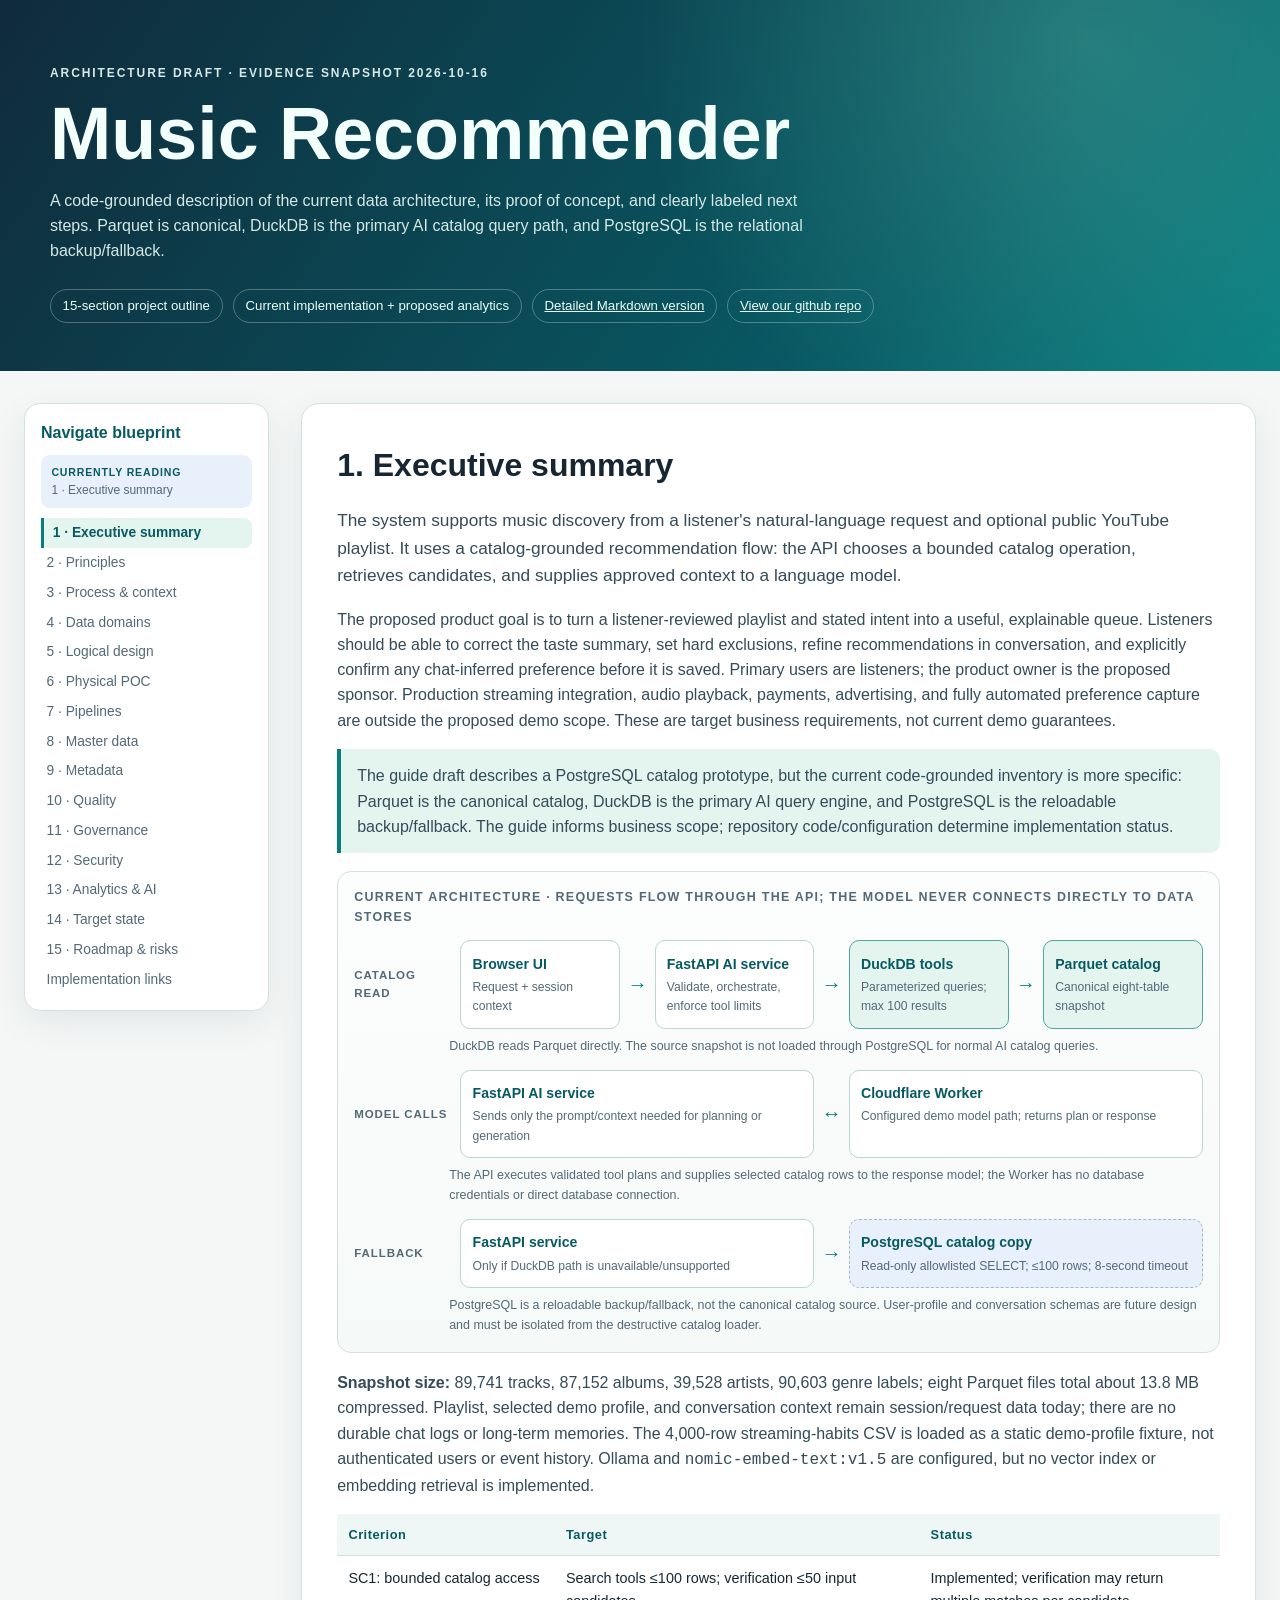
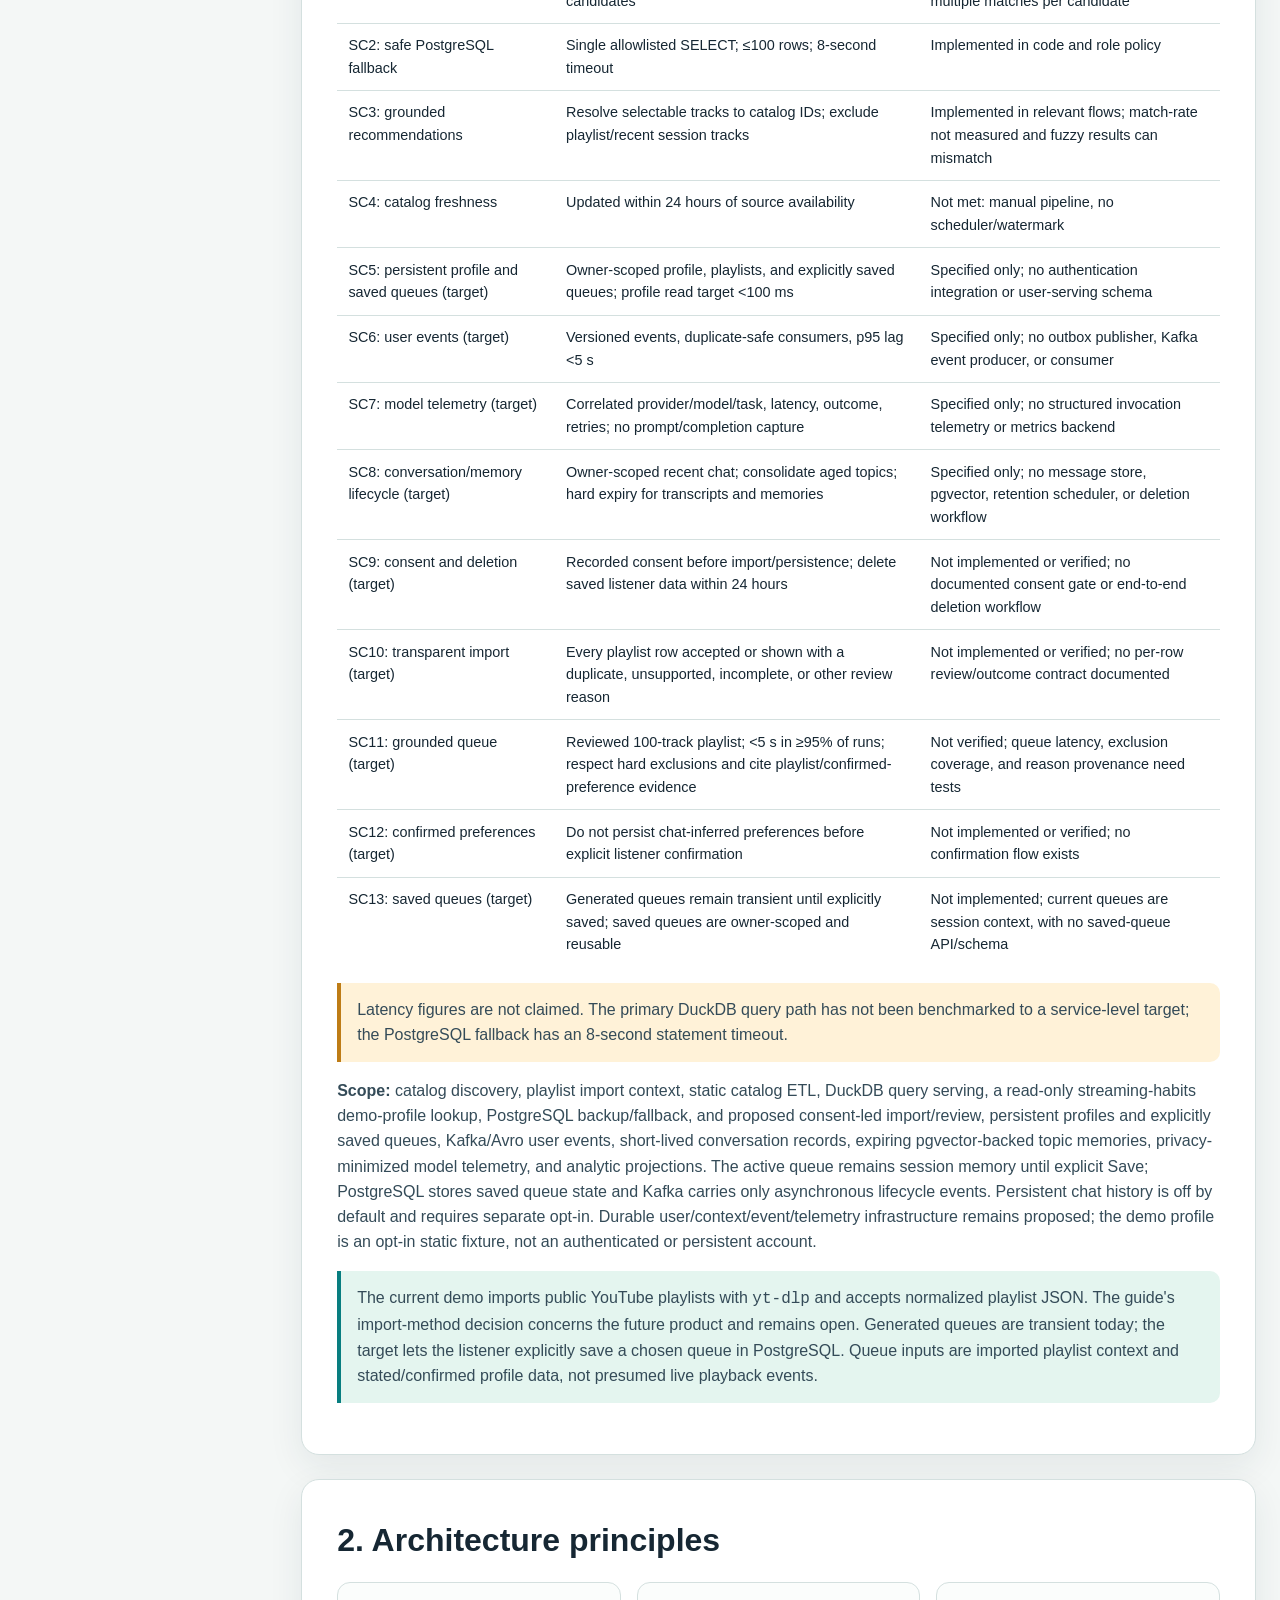
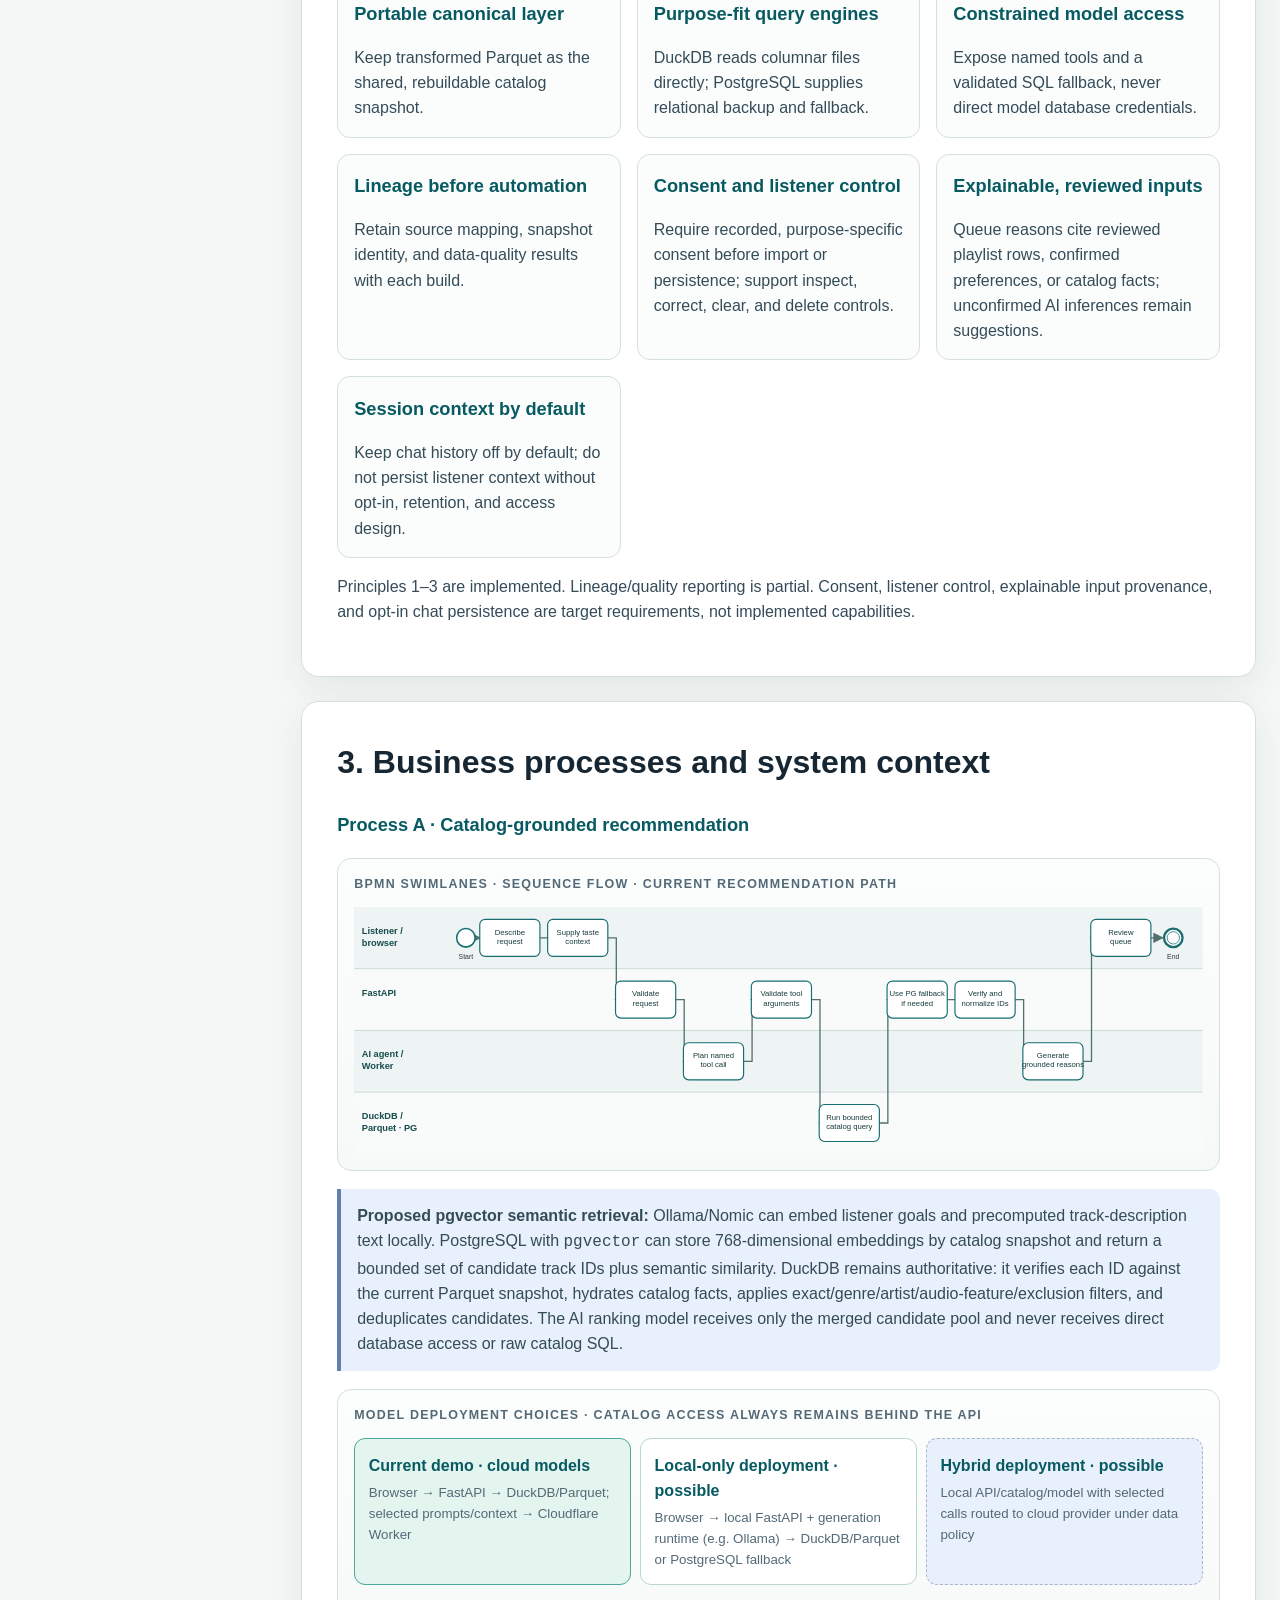
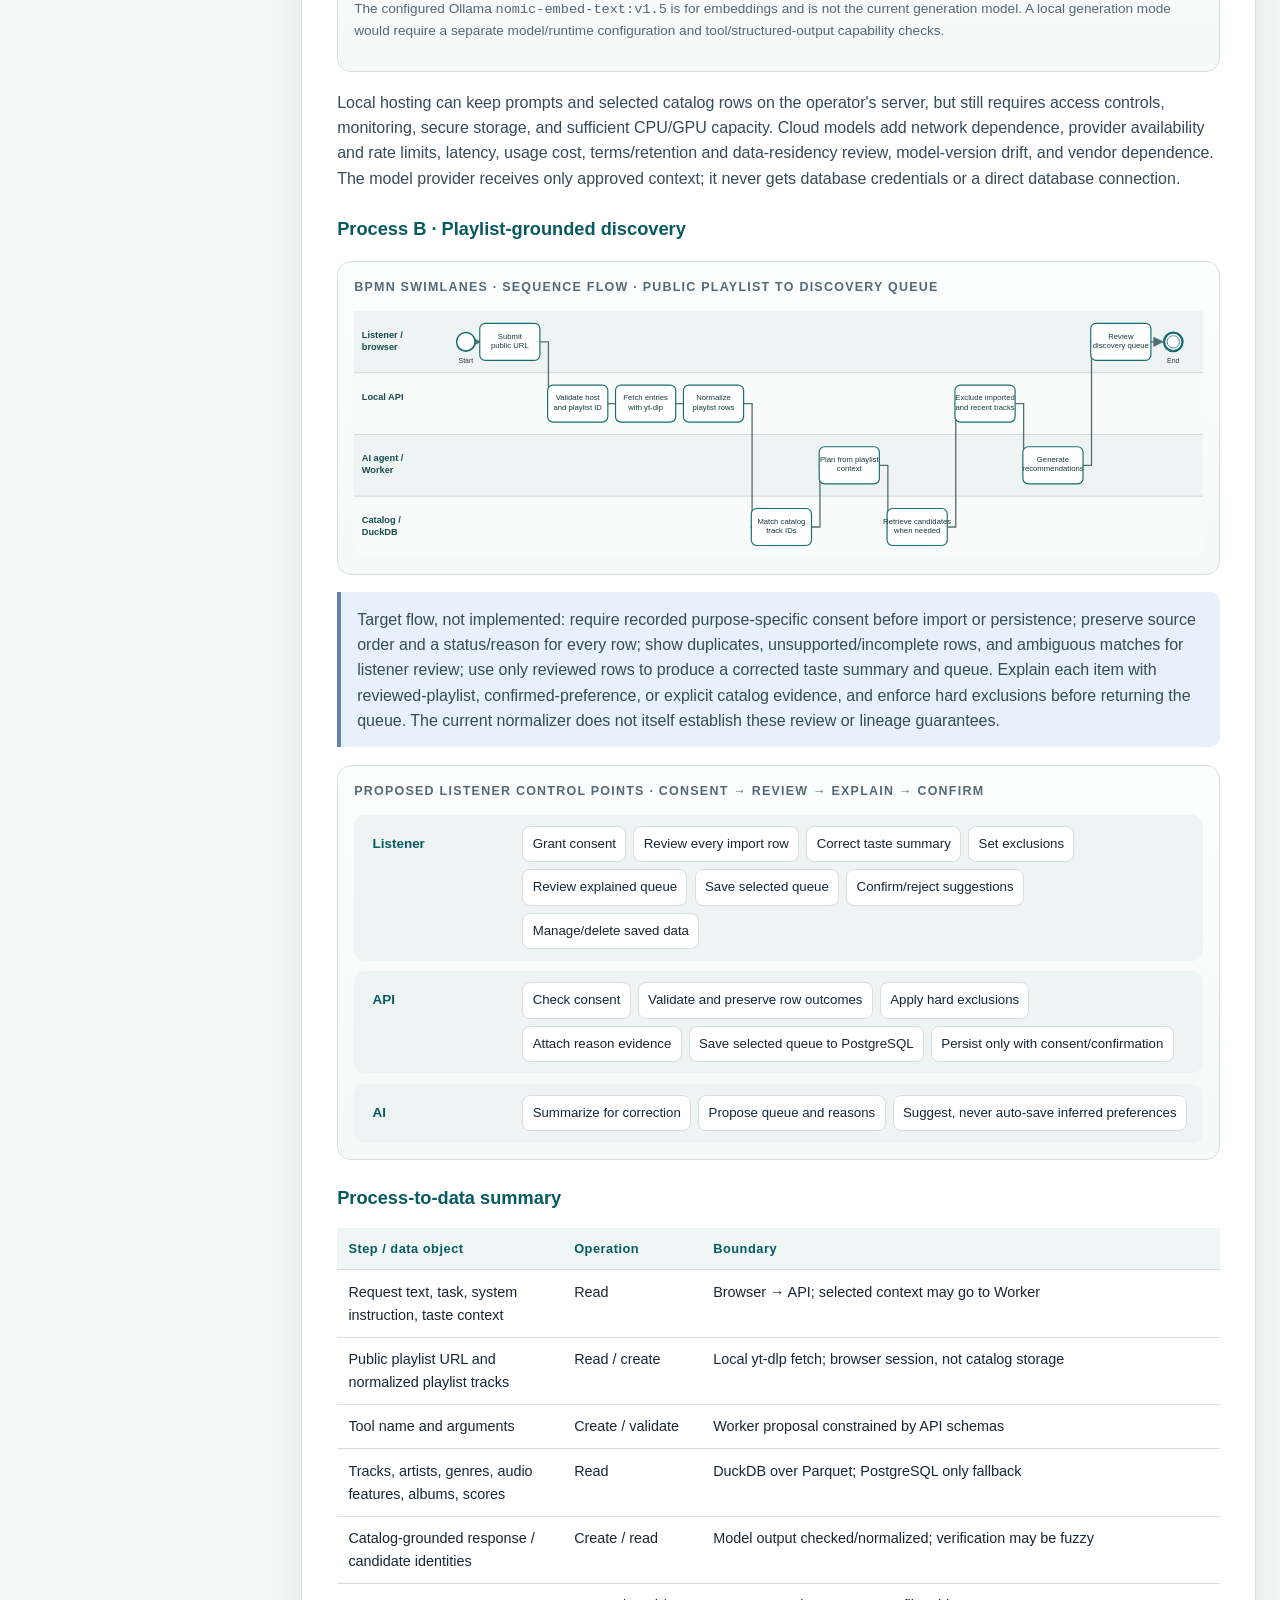
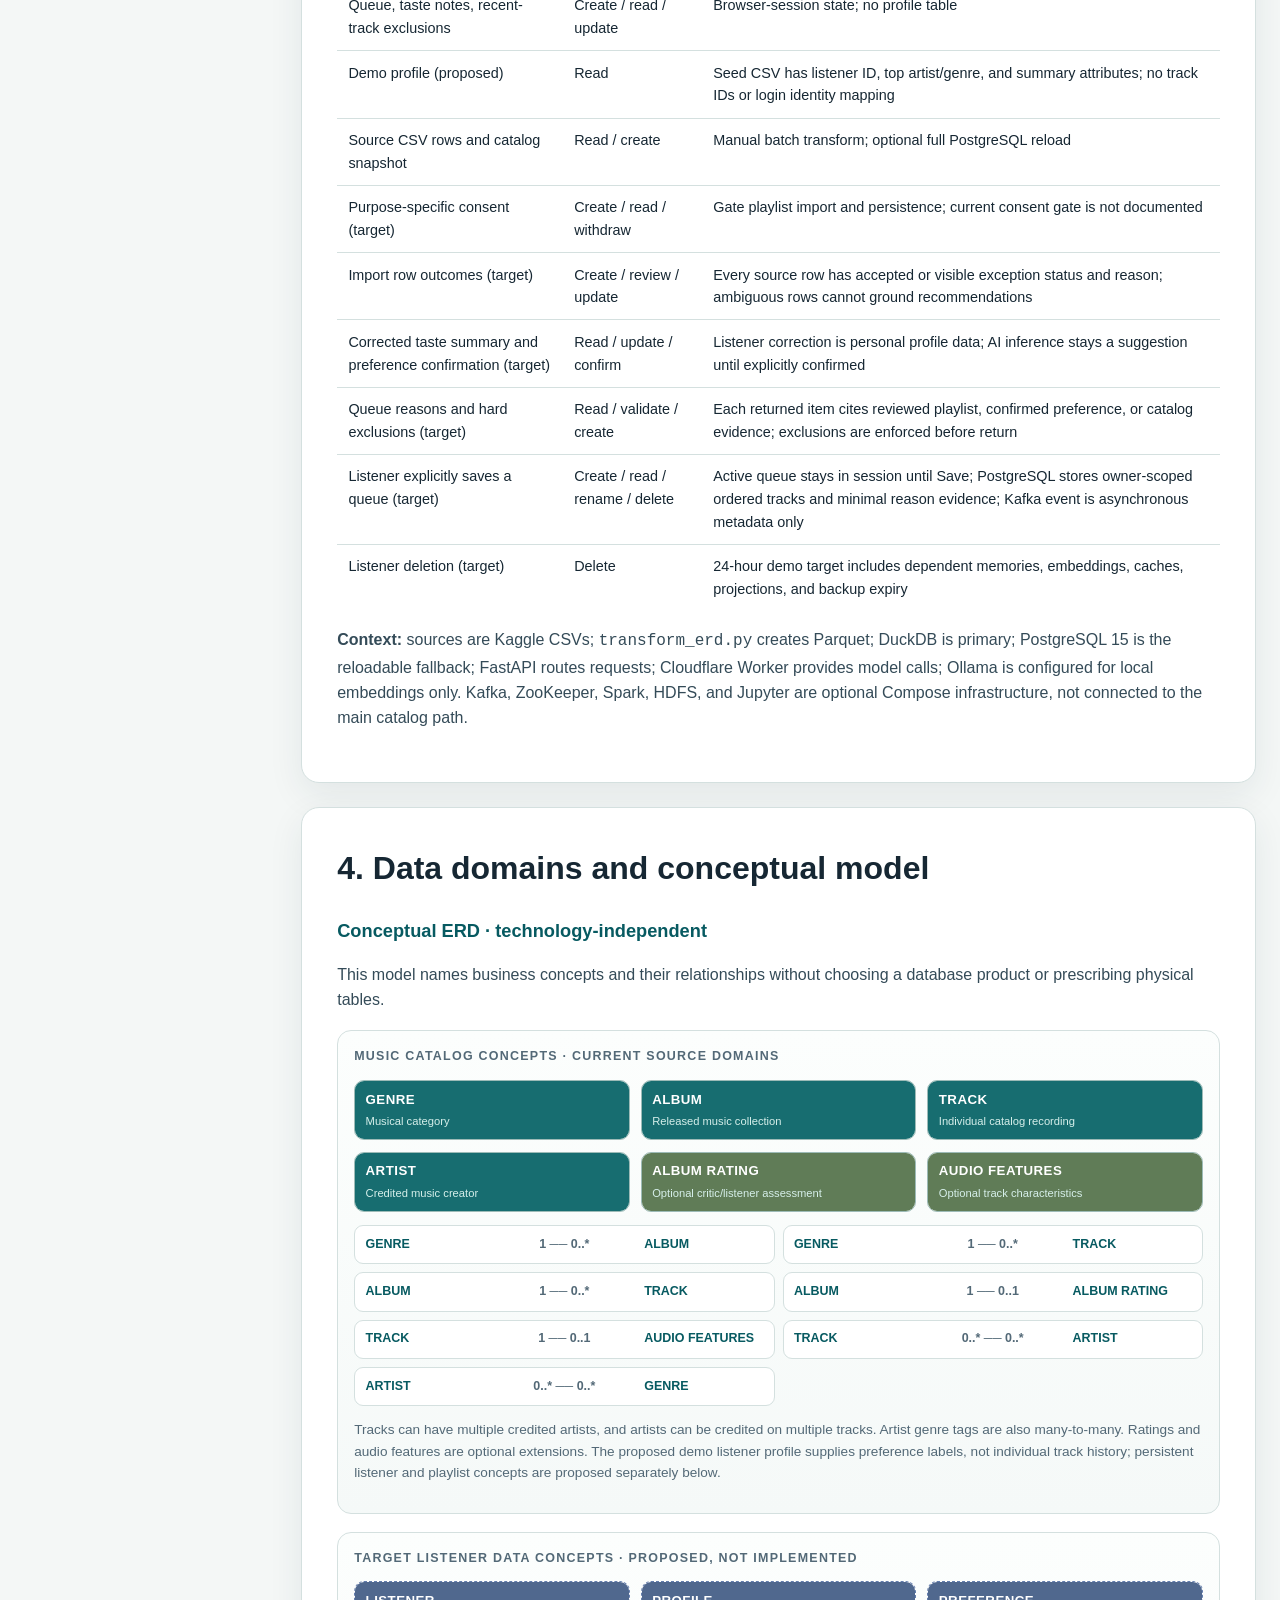
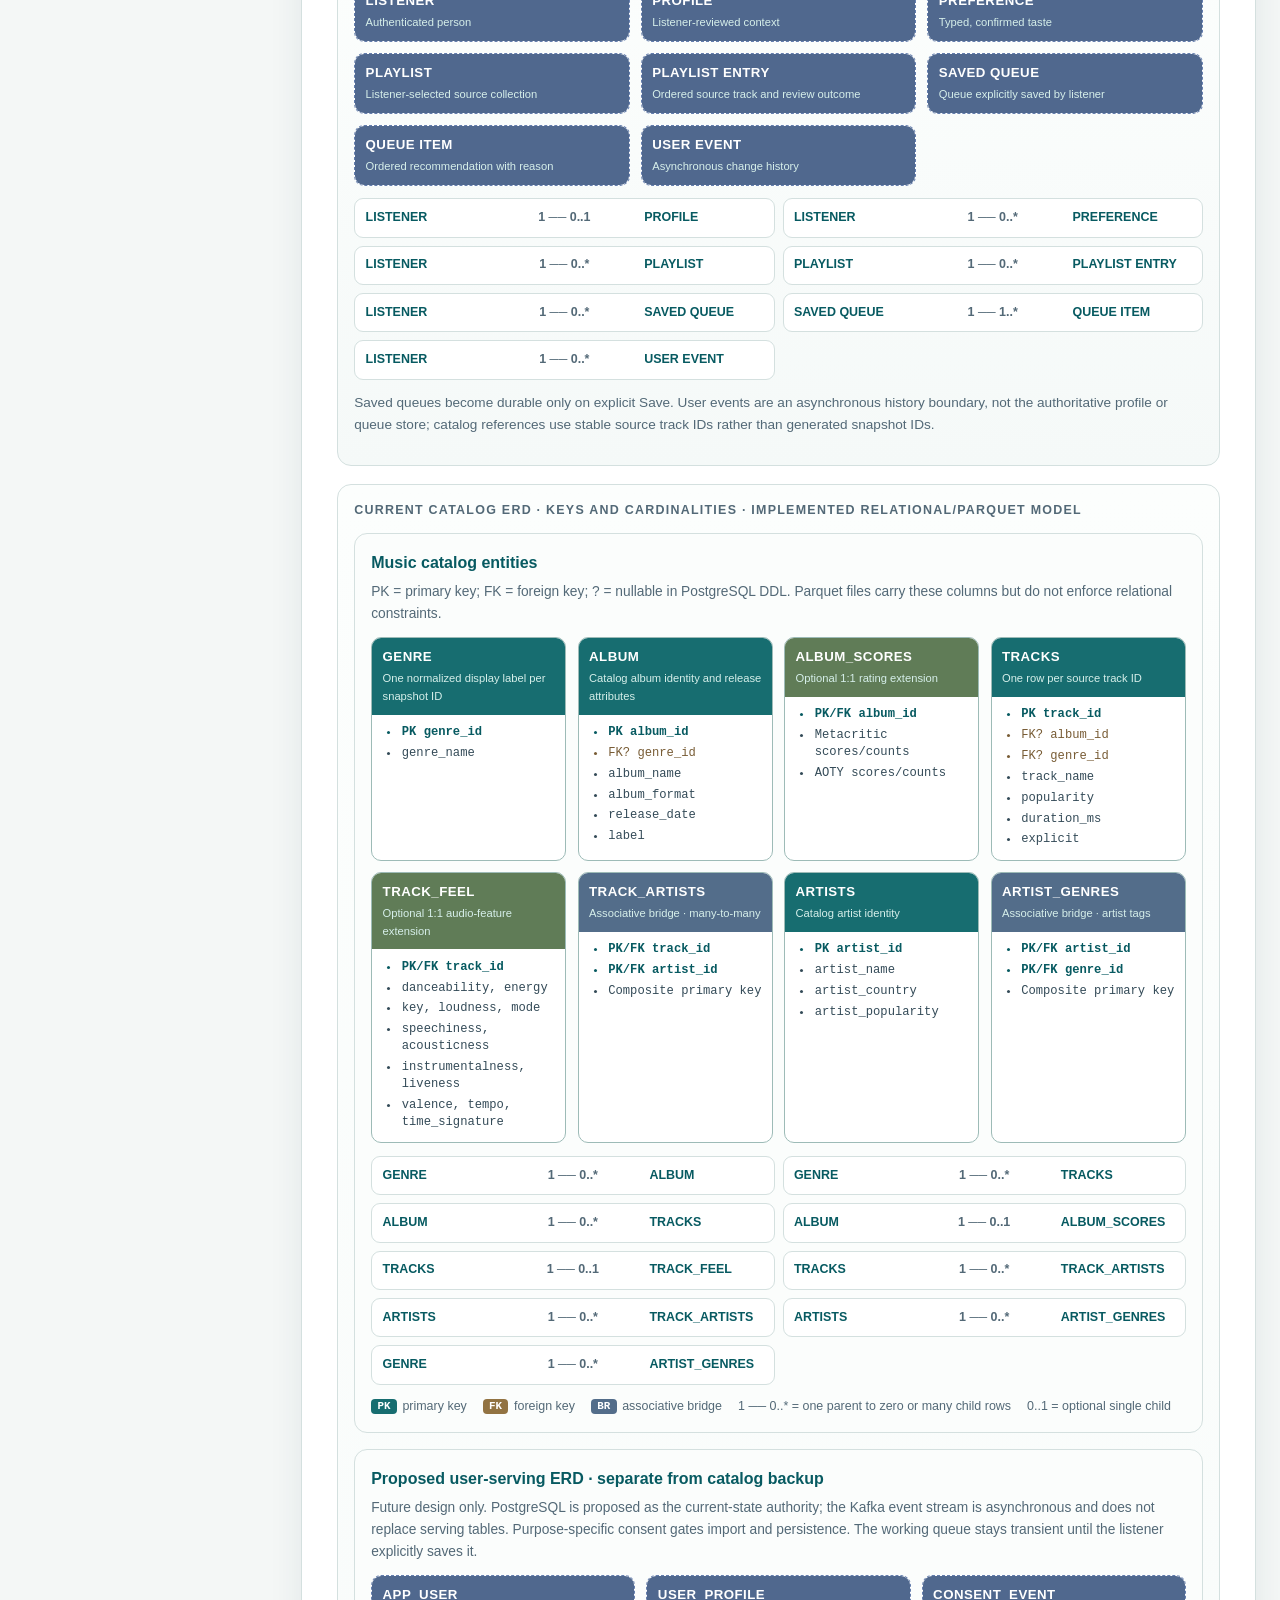
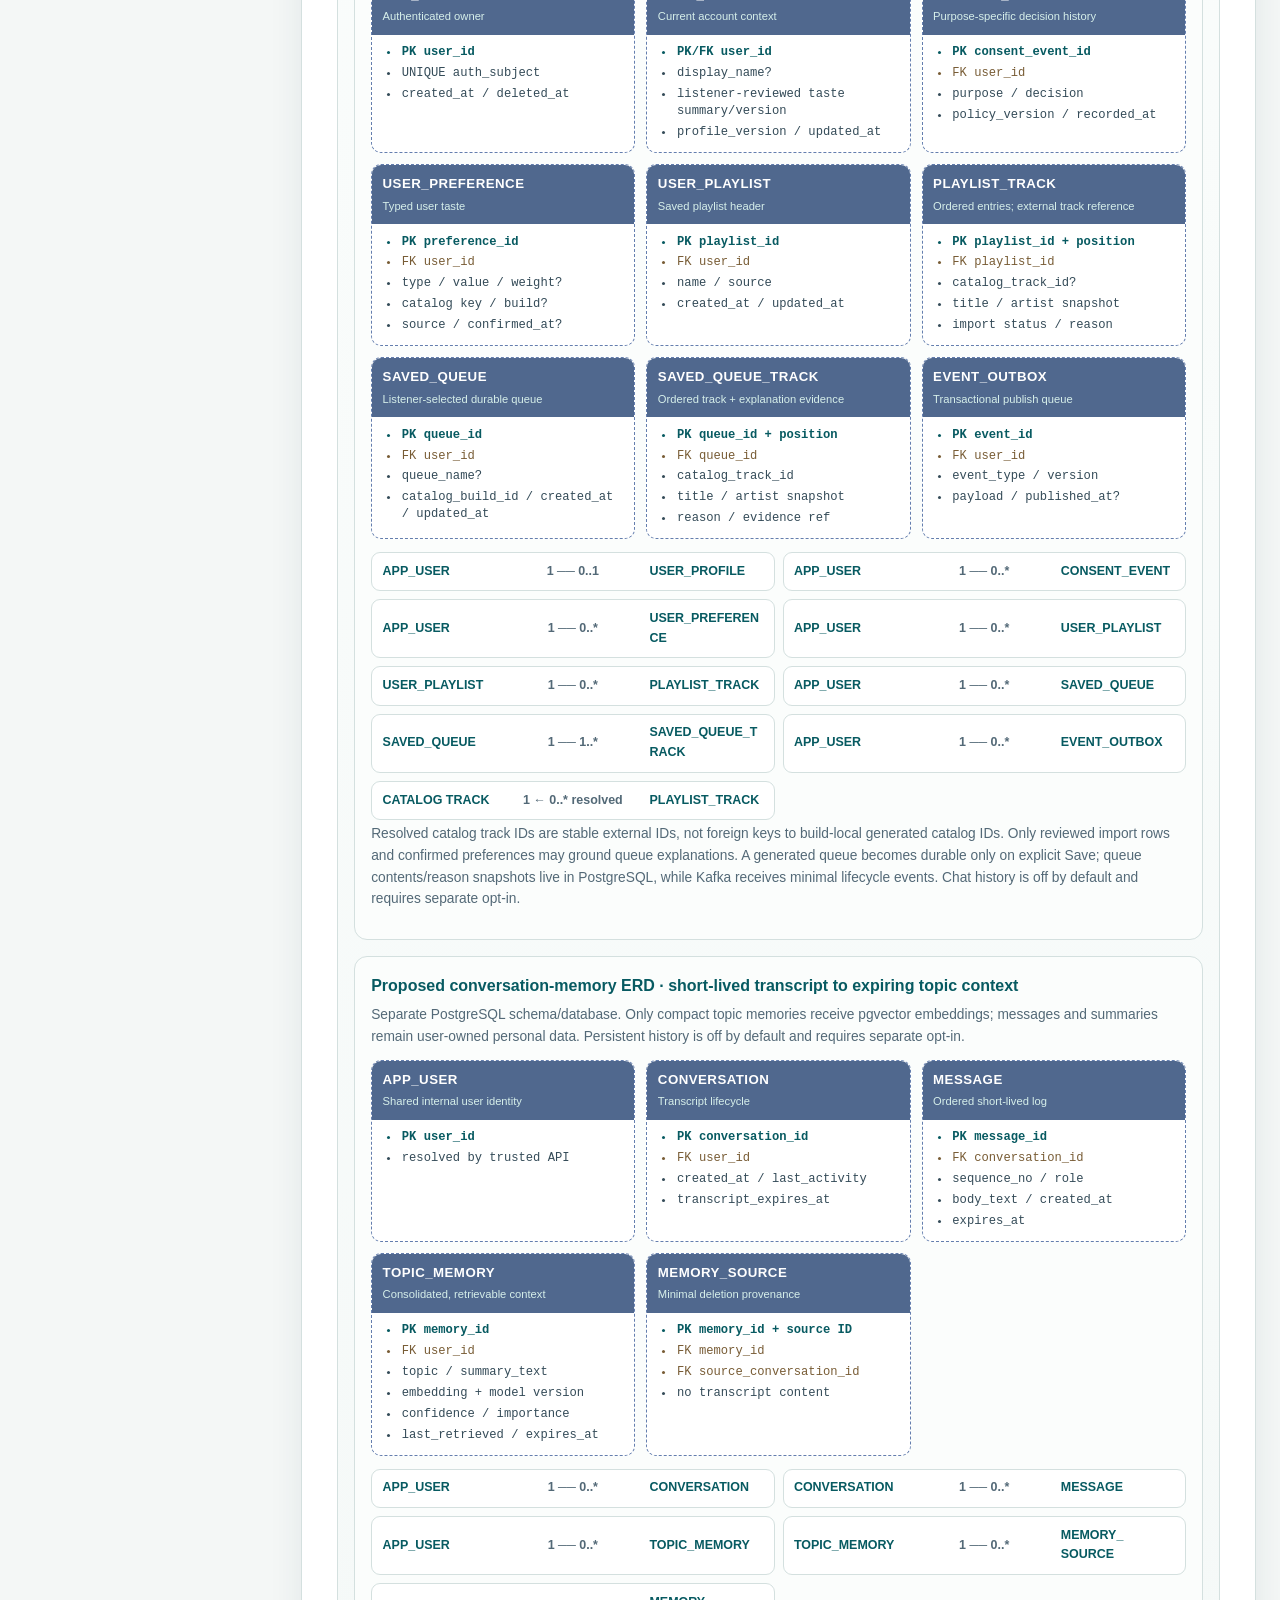
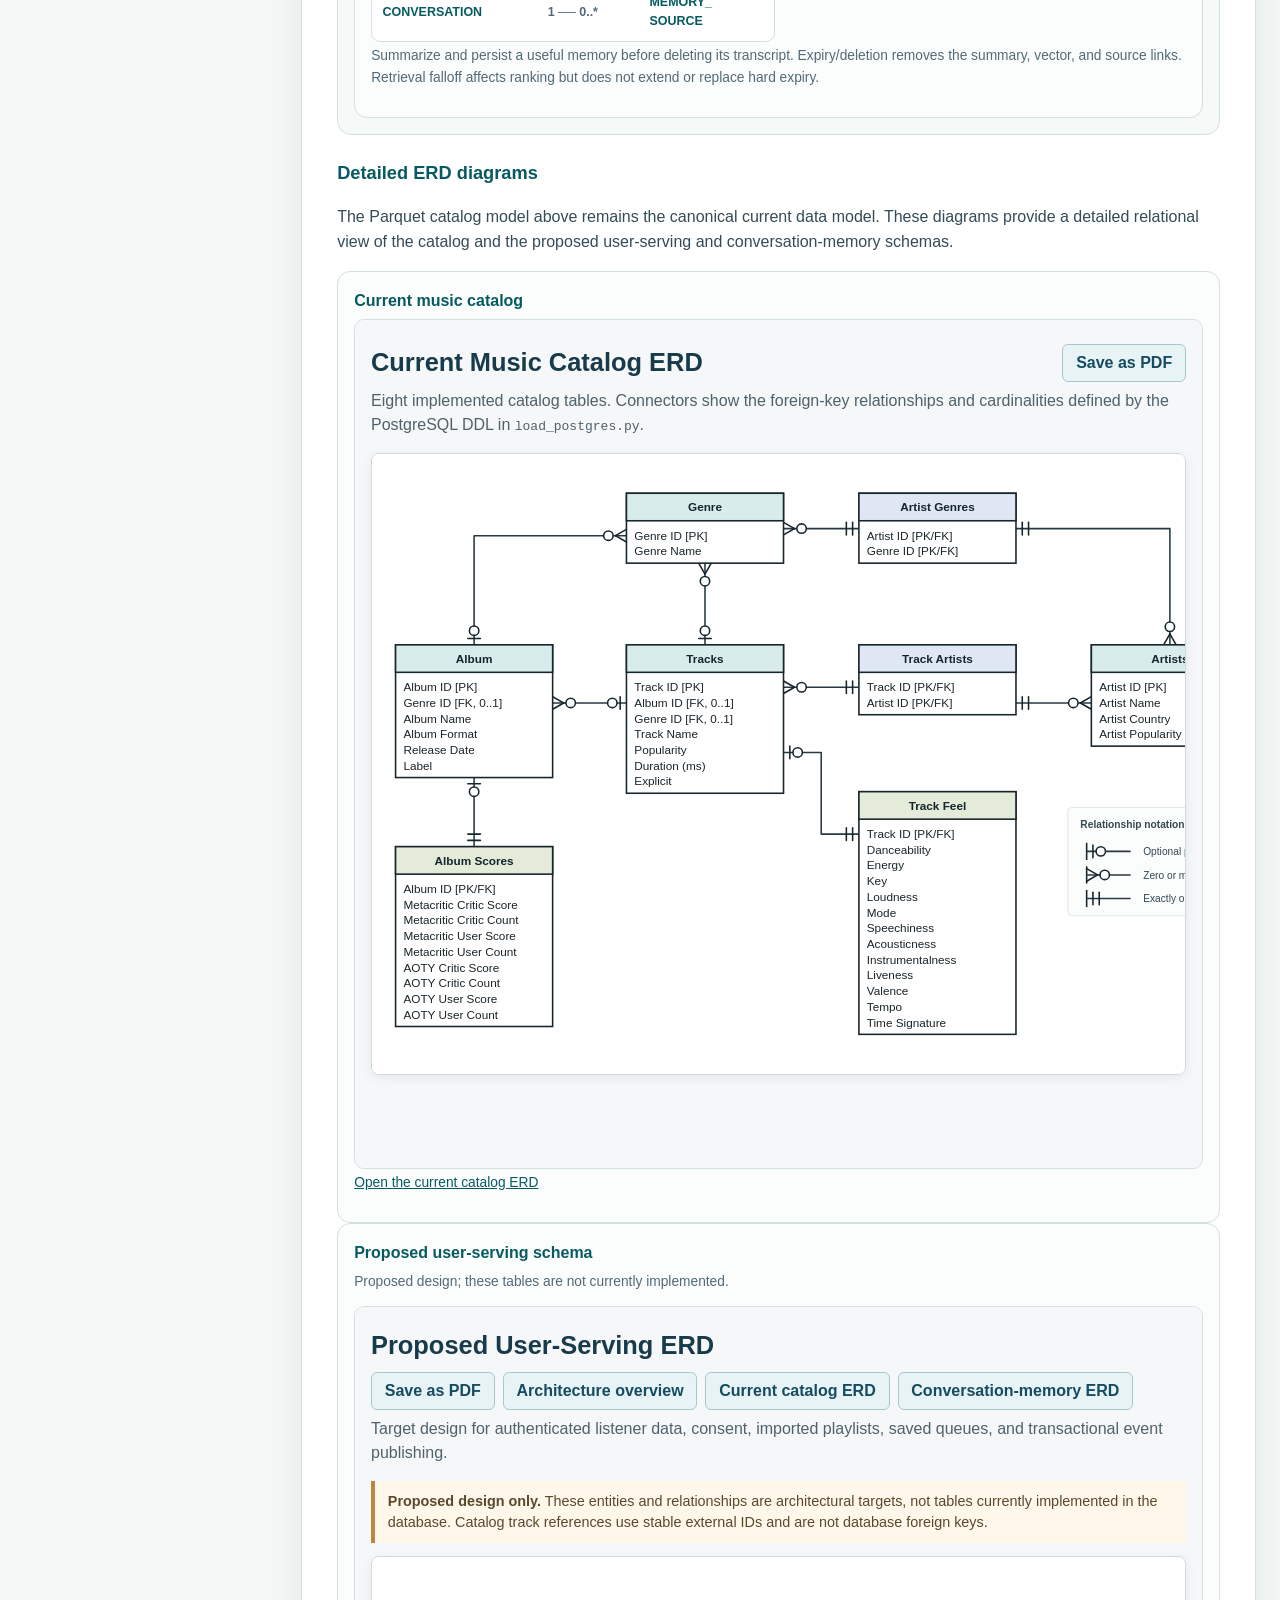
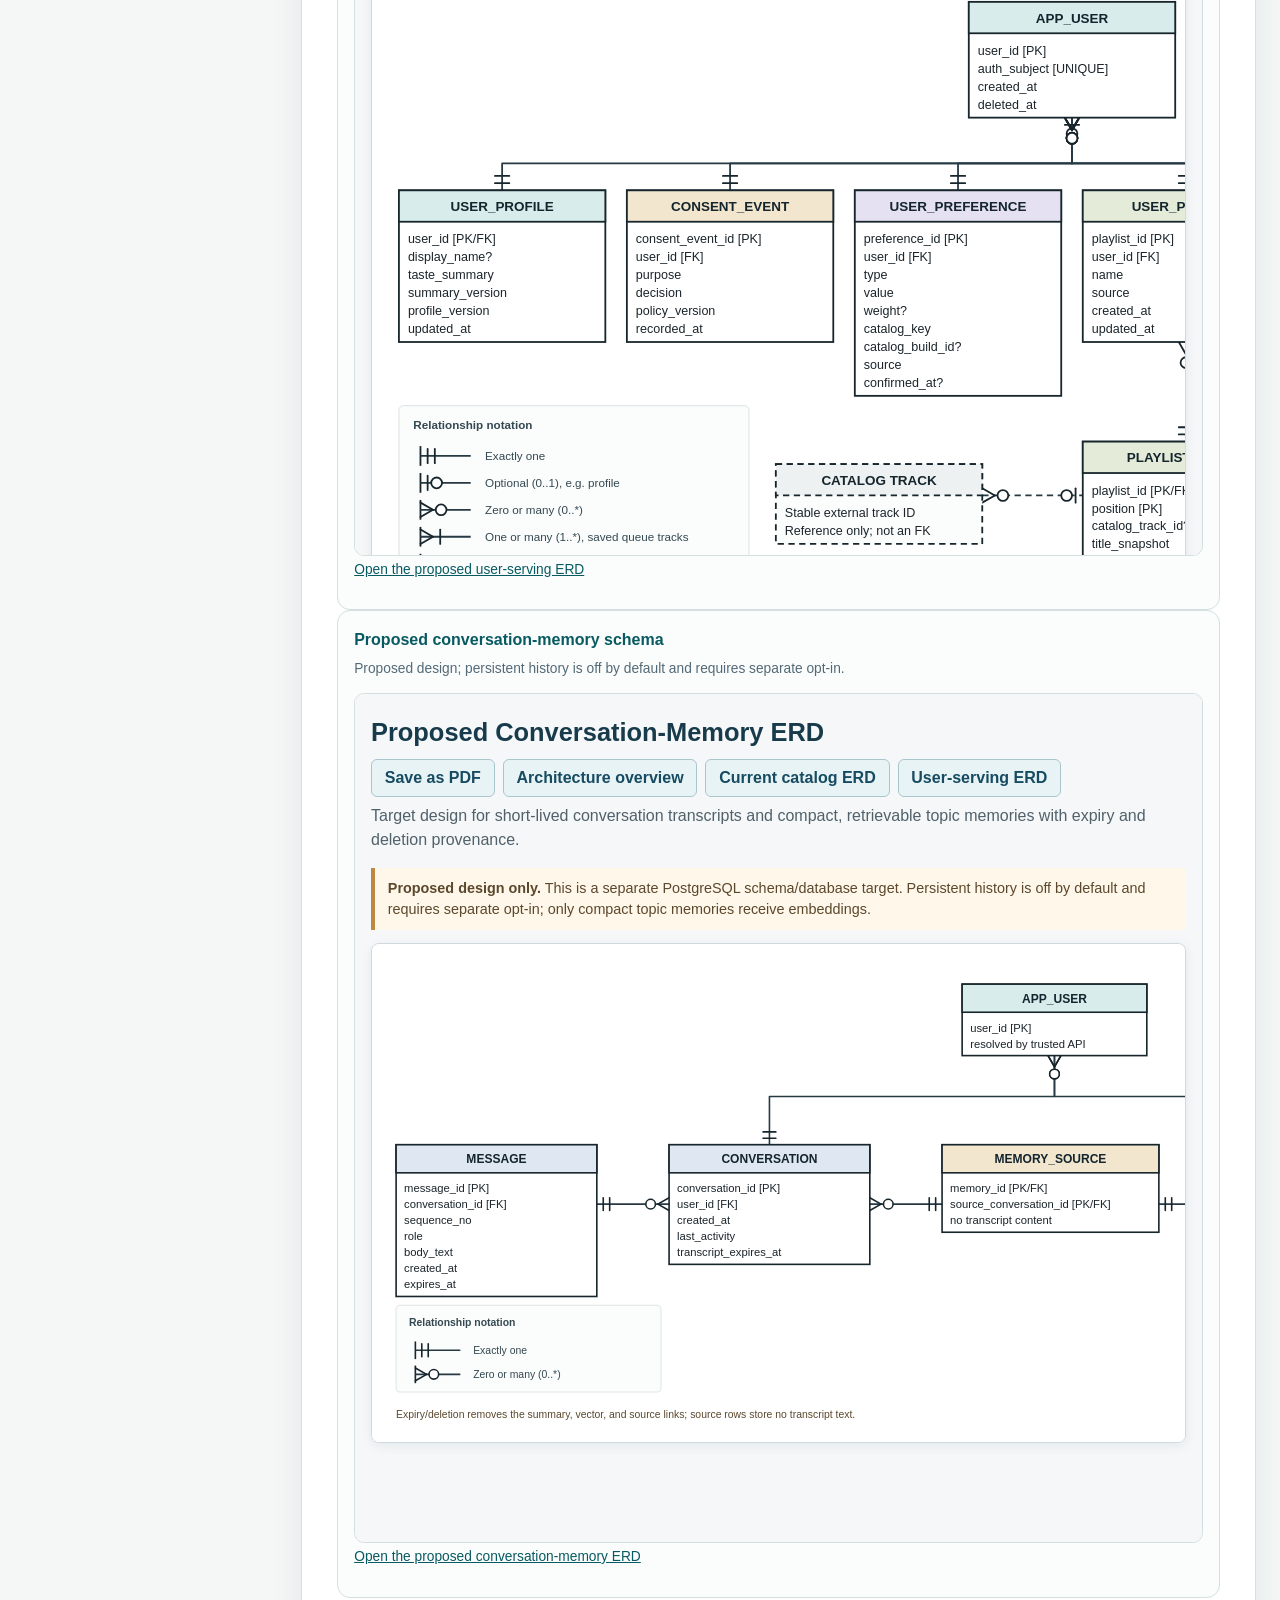
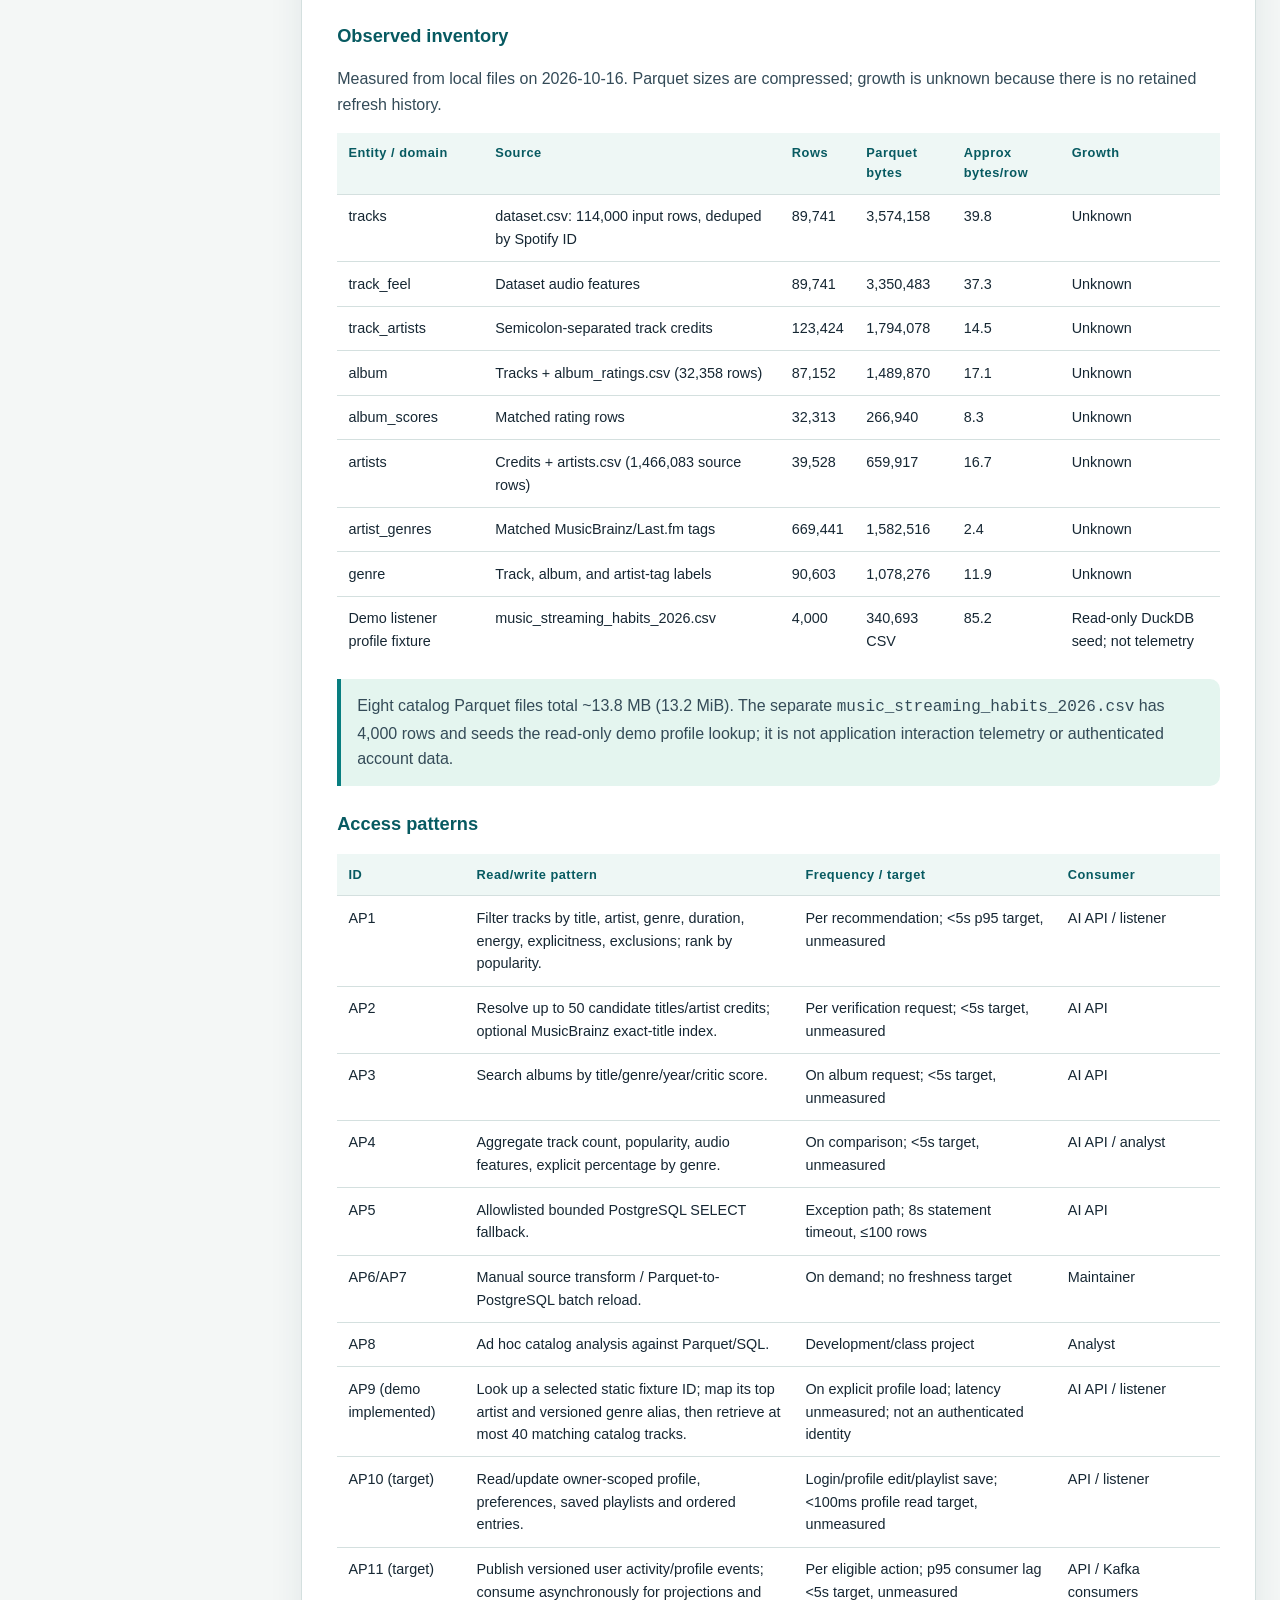
==== commit 9cfc5359: "LM Overhaul and initial embedding architecture" ====
--- a/reports/final/architecture.html
+++ b/reports/final/architecture.html
@@ -414,7 +414,7 @@
     <h1>Music Recommender</h1>
     <h2>Executive summary</h2>
     <p>This blueprint describes a music-discovery assistant that turns a listener's natural-language request and optional public playlist into explainable, catalog-grounded recommendations. Primary users are listeners; the product owner is the proposed sponsor. Production streaming integration, playback, advertising, and fully automated preference capture are out of scope.</p>
-    <div class="summary-flow">Browser → FastAPI → DuckDB → canonical Parquet catalog<br>FastAPI → Cloudflare Worker for model planning and generation<br>PostgreSQL → reloadable catalog backup and bounded read-only fallback</div>
+    <div class="summary-flow">Browser → FastAPI → DuckDB → canonical Parquet catalog<br>FastAPI → Cloudflare Worker for model planning and generation<br>PostgreSQL → reloadable catalog backup and bounded read-only fallback<br><span>Proposed:</span> Ollama/Nomic → PostgreSQL pgvector candidate IDs → DuckDB hydration/filtering</div>
     <p><strong>Current design:</strong> the eight-table Zstandard Parquet snapshot is canonical; DuckDB queries those files directly and is the primary AI catalog path. The API validates requests and bounds tool results before selected context is sent to the configured Cloudflare Worker. PostgreSQL is a separately loaded backup/fallback, not the primary catalog. Playlist/profile context is browser-session data. Ollama is configured for embeddings, but no vector index or retrieval is implemented.</p>
     <div class="summary-grid">
       <div class="summary-item"><strong>Bounded access · implemented</strong>Catalog tools return at most 100 rows; track-verification requests accept at most 50 candidates.</div>
@@ -557,6 +557,10 @@
             <circle cx="1062" cy="40" r="12" fill="#fff" stroke="#176d70" stroke-width="3"/><circle cx="1062" cy="40" r="8" fill="none" stroke="#176d70" stroke-width="1"/><text x="1062" y="67" text-anchor="middle" font-size="9" fill="#334">End</text>
           </svg>
         </div>
+        <p class="future"><strong>Proposed pgvector semantic retrieval:</strong> Ollama/Nomic can embed listener goals and precomputed track-description text locally.
+        PostgreSQL with <code>pgvector</code> can store 768-dimensional embeddings by catalog snapshot and return a bounded set of candidate track IDs plus semantic similarity.
+        DuckDB remains authoritative: it verifies each ID against the current Parquet snapshot, hydrates catalog facts, applies exact/genre/artist/audio-feature/exclusion filters, and deduplicates candidates.
+        The AI ranking model receives only the merged candidate pool and never receives direct database access or raw catalog SQL.</p>
         <div class="diagram">
           <p class="diagram-label">Model deployment choices · catalog access always remains behind the API</p>
           <div class="flow">
@@ -1046,7 +1050,7 @@
           <article class="card"><h3>Primary query</h3><p>DuckDB in-memory connection creates views with <code>read_parquet</code>; tool API is parameterized and bounded.</p></article>
           <article class="card"><h3>Backup / fallback</h3><p>PostgreSQL 15 with relational PK/FK constraints; batch load is full refresh, not incremental.</p></article>
           <article class="card"><h3>User context · target</h3><p>Separate PostgreSQL serving schemas for profiles, explicitly saved queues, and opt-in conversation/memory data; never include them in the catalog loader or model SQL allowlist.</p></article>
-          <article class="card"><h3>Models</h3><p>Demo: Cloudflare Worker for generation; Ollama is configured for embeddings only. Local generation or hybrid cloud/local serving is possible but not currently wired.</p></article>
+          <article class="card"><h3>Models</h3><p>Demo: Cloudflare Gemma 4 for recommendation ranking and Granite 4.0 H-Micro for chat/catalog planning; Ollama is configured for embeddings only. Legacy model keys remain as compatibility fallbacks.</p></article>
         </div>
         <p>The DDL and loader are in <a href="../../load_postgres.py">load_postgres.py</a>. The existing PoC contains the eight measured Parquet datasets. The PostgreSQL loader validates column order and streams in batches up to 10,000 rows.</p>
         <h3>PostgreSQL index experiment mapping</h3>
@@ -1237,6 +1241,7 @@
             <tr><td><code>search_albums</code></td><td>Album metadata, genre and selected critic/user scores</td><td>Bounded filters; max 100 rows.</td></tr>
             <tr><td><code>compare_genres</code></td><td>Genre-level count/popularity/audio averages/explicit share</td><td>≤20 genres requested; max 100 rows.</td></tr>
             <tr><td>PostgreSQL fallback</td><td>Eight allowlisted catalog tables and approved columns</td><td>Single SELECT; read-only role; 100 rows; 8-second timeout.</td></tr>
+            <tr><td>PostgreSQL pgvector catalog retrieval (proposed)</td><td>Snapshot ID, catalog track ID, 768-dimensional embedding, text hash, model name, cosine similarity</td><td>Nearest-neighbor candidate retrieval only. IDs must be rehydrated and validated by DuckDB before AI ranking; stale snapshots are excluded.</td></tr>
             <tr><td>Worker prompt</td><td>User prompt, selected profile context, returned catalog rows</td><td>Minimize personal content; no secrets.</td></tr>
             <tr><td>Recent conversation context (proposed)</td><td>Bounded recent messages belonging to the authenticated user</td><td>Off by default; separate opt-in; API owner/expiry filters; send only what is needed; no model DB access.</td></tr>
             <tr><td>Topic-memory retrieval (proposed)</td><td>Small set of relevant, unexpired topic summaries; no raw transcript by default</td><td>Filter by user and expiry before vector search; recalled text is untrusted content, never system instructions.</td></tr>
@@ -1289,10 +1294,12 @@
           <li><strong>Recommendations:</strong> Worker plans DuckDB tool; API fetches candidates; prompt and selected rows go to Worker for generation.</li>
           <li><strong>Album discovery / genre comparison:</strong> bounded DuckDB tool; PostgreSQL fallback as needed.</li>
           <li><strong>Title verification:</strong> DuckDB catalog and optional MusicBrainz Parquet index; exact/fuzzy match.</li>
+          <li><strong>Catalog semantic retrieval (proposed):</strong> Ollama/Nomic embeds the goal and precomputed track text locally; PostgreSQL pgvector returns bounded candidate IDs/similarity; DuckDB hydrates facts and applies exact filters/exclusions before AI ranking.</li>
           <li><strong>Demo-profile personalization (proposed):</strong> resolve a trusted demo identity, fetch only that profile, map artist/genre preferences, join to catalog; no Kafka/Avro needed for the static seed.</li>
           <li><strong>Conversation continuity (proposed):</strong> PostgreSQL stores a short-lived, owner-scoped recent-message window; aged/cold logs are distilled into expiring pgvector topic memories, then the source transcript is purged after successful consolidation. Retrieval combines semantic similarity with recency/confidence/importance and a hard maximum age.</li>
           <li><strong>Model reliability/cost/latency analytics (proposed):</strong> OpenTelemetry operational metrics/traces plus sanitized Avro <code>model-telemetry</code> → HDFS → compacted Parquet → DuckDB; provider token usage is nullable when unavailable.</li>
-          <li><strong>Catalog semantic retrieval and listener behavior analytics:</strong> not implemented; distinct from the proposed pgvector topic-memory retrieval and require separate data/evaluation/governance contracts.</li>
+          <li><strong>Catalog semantic retrieval:</strong> proposed. Nomic generates local 768-dimensional goal and track embeddings; PostgreSQL pgvector returns bounded candidate IDs/similarity; DuckDB hydrates and filters current catalog facts before AI ranking.</li>
+          <li><strong>Listener behavior analytics:</strong> not implemented; distinct from the proposed pgvector catalog retrieval and pgvector topic-memory retrieval, with separate data/evaluation/governance contracts.</li>
         </ul>
         <p>Detailed SQL and exact sample rows are in the <a href="./architecture.md#demonstration-analytics-against-current-parquet-proof-of-concept">Markdown blueprint</a>.</p>
       </section>
@@ -1301,7 +1308,7 @@
         <h2>14. Target state and scalability</h2>
         <p>For current static size, Parquet + DuckDB is intentionally lightweight. As data grows, add immutable versioned directories, build manifests, atomic publication, quality summaries, and AP-labeled DuckDB benchmarks before adding indexes/partitioning. Keep PostgreSQL rebuildable while it remains useful. Reassess managed storage if concurrency, update frequency, or availability requirements change.</p>
         <p>The target listener flow is consent-led: every imported row has a reviewable outcome, recommendations explain their supporting evidence and respect hard exclusions, and chat-inferred preferences remain suggestions until confirmed. The active queue remains transient until the listener explicitly saves it to PostgreSQL; Kafka carries only lifecycle events. Persistent conversation history is off by default and requires separate opt-in. A 24-hour deletion target is not verified; event-projection deletion needs a minimal tombstone/acknowledgment path that is not lost to outbox cascade.</p>
-        <p>Proposed pgvector is only for topic-memory retrieval; it is not a catalog vector index. Durable profiles, Kafka/Avro user events, short-lived conversation storage, expiring topic memories, and model telemetry are specified targets, not current components. Select embedding dimensions and retention/decay thresholds before implementation, and test owner/expiry filters. Interaction analytics require consented event capture; the separate streaming-habits CSV is not a replacement for application events. Cloud serving has provider/network/cost/privacy constraints; local serving can limit external data transfer but requires capacity and operational support.</p>
+        <p>Proposed pgvector has two separate scopes: owner/expiry-scoped topic memories and optional catalog candidate retrieval. Catalog embeddings would use snapshot/model dimensions, track keys, text hashes, cosine similarity, and bounded nearest-neighbor lookup; DuckDB would remain authoritative for hydration, filtering, and exact catalog facts. Durable profiles, Kafka/Avro user events, short-lived conversation storage, expiring topic memories, and model telemetry are specified targets, not current components. Select embedding dimensions and retention/decay thresholds before implementation, and test owner/expiry filters. Interaction analytics require consented event capture; the separate streaming-habits CSV is not a replacement for application events. Cloud serving has provider/network/cost/privacy constraints; local serving can limit external data transfer but requires capacity and operational support.</p>
       </section>
       <section id="s15">
         <h2>15. Roadmap, risks, and accepted tradeoffs</h2>
